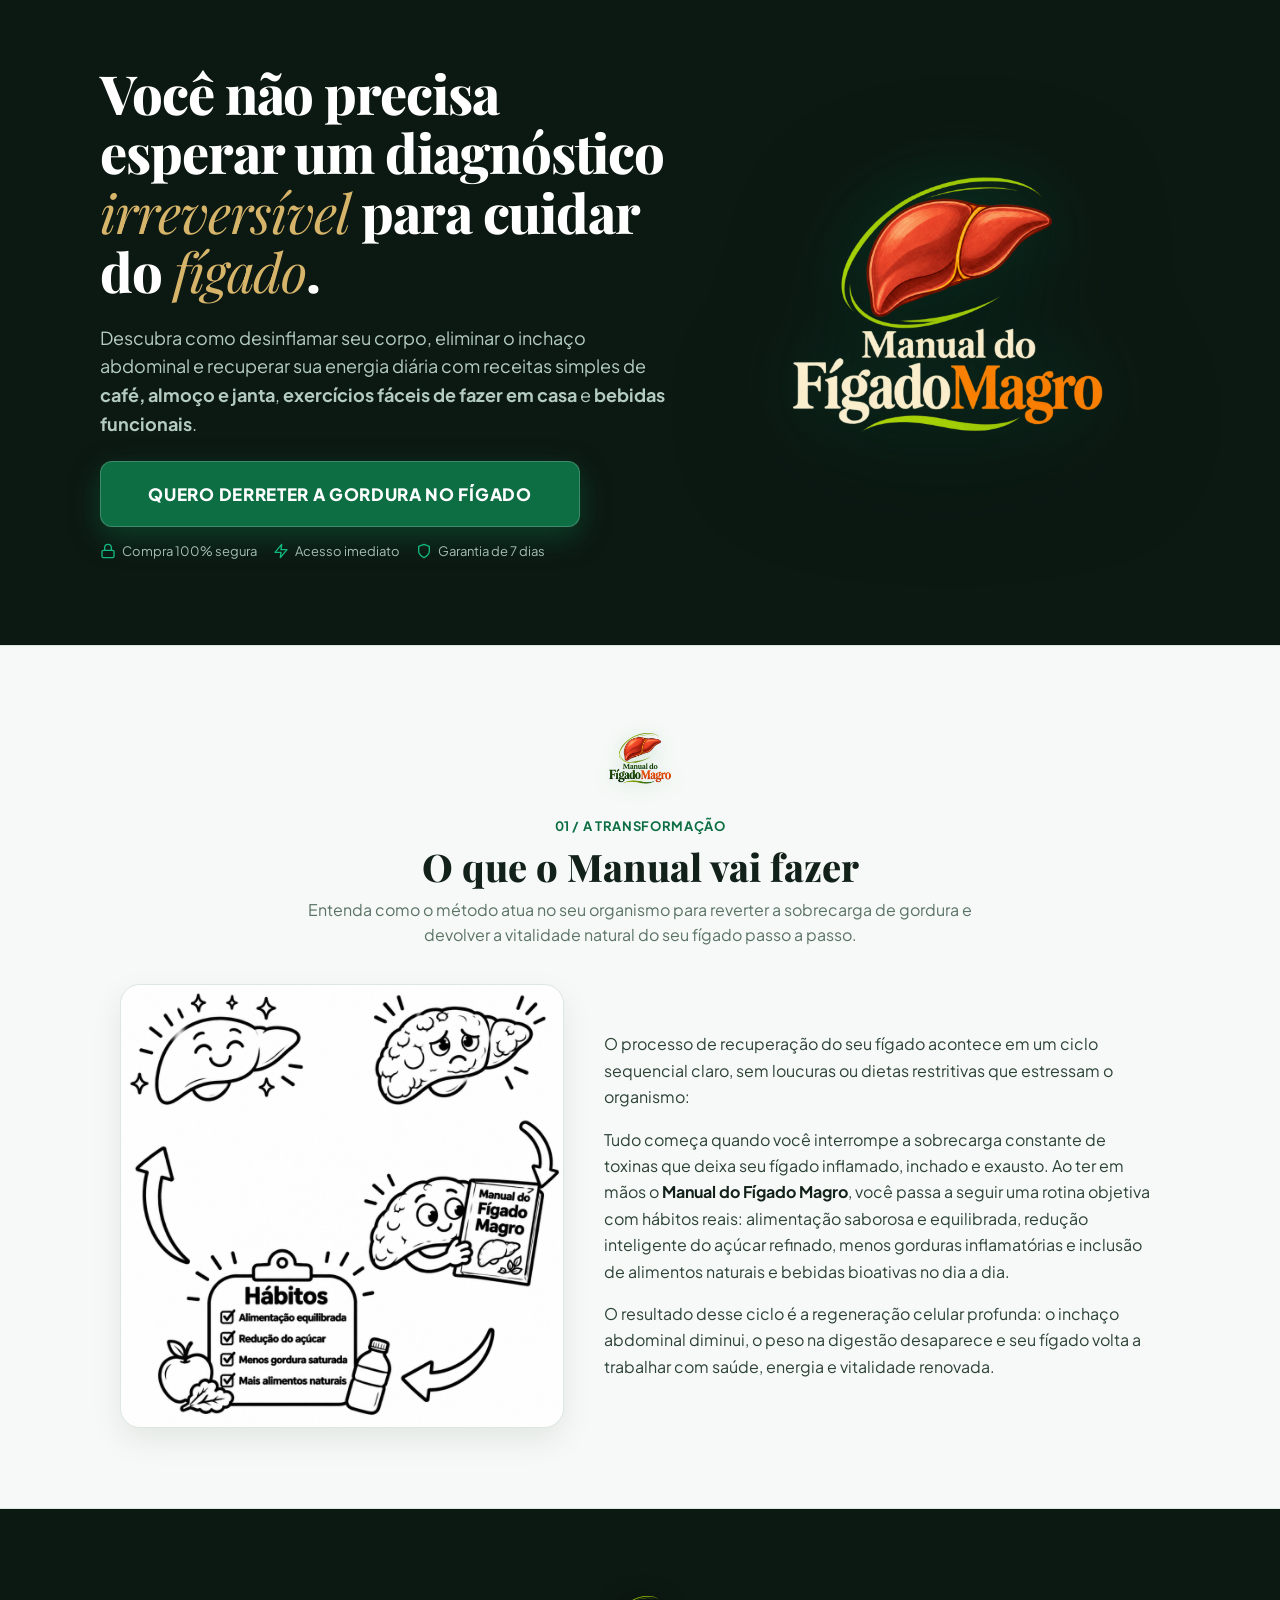
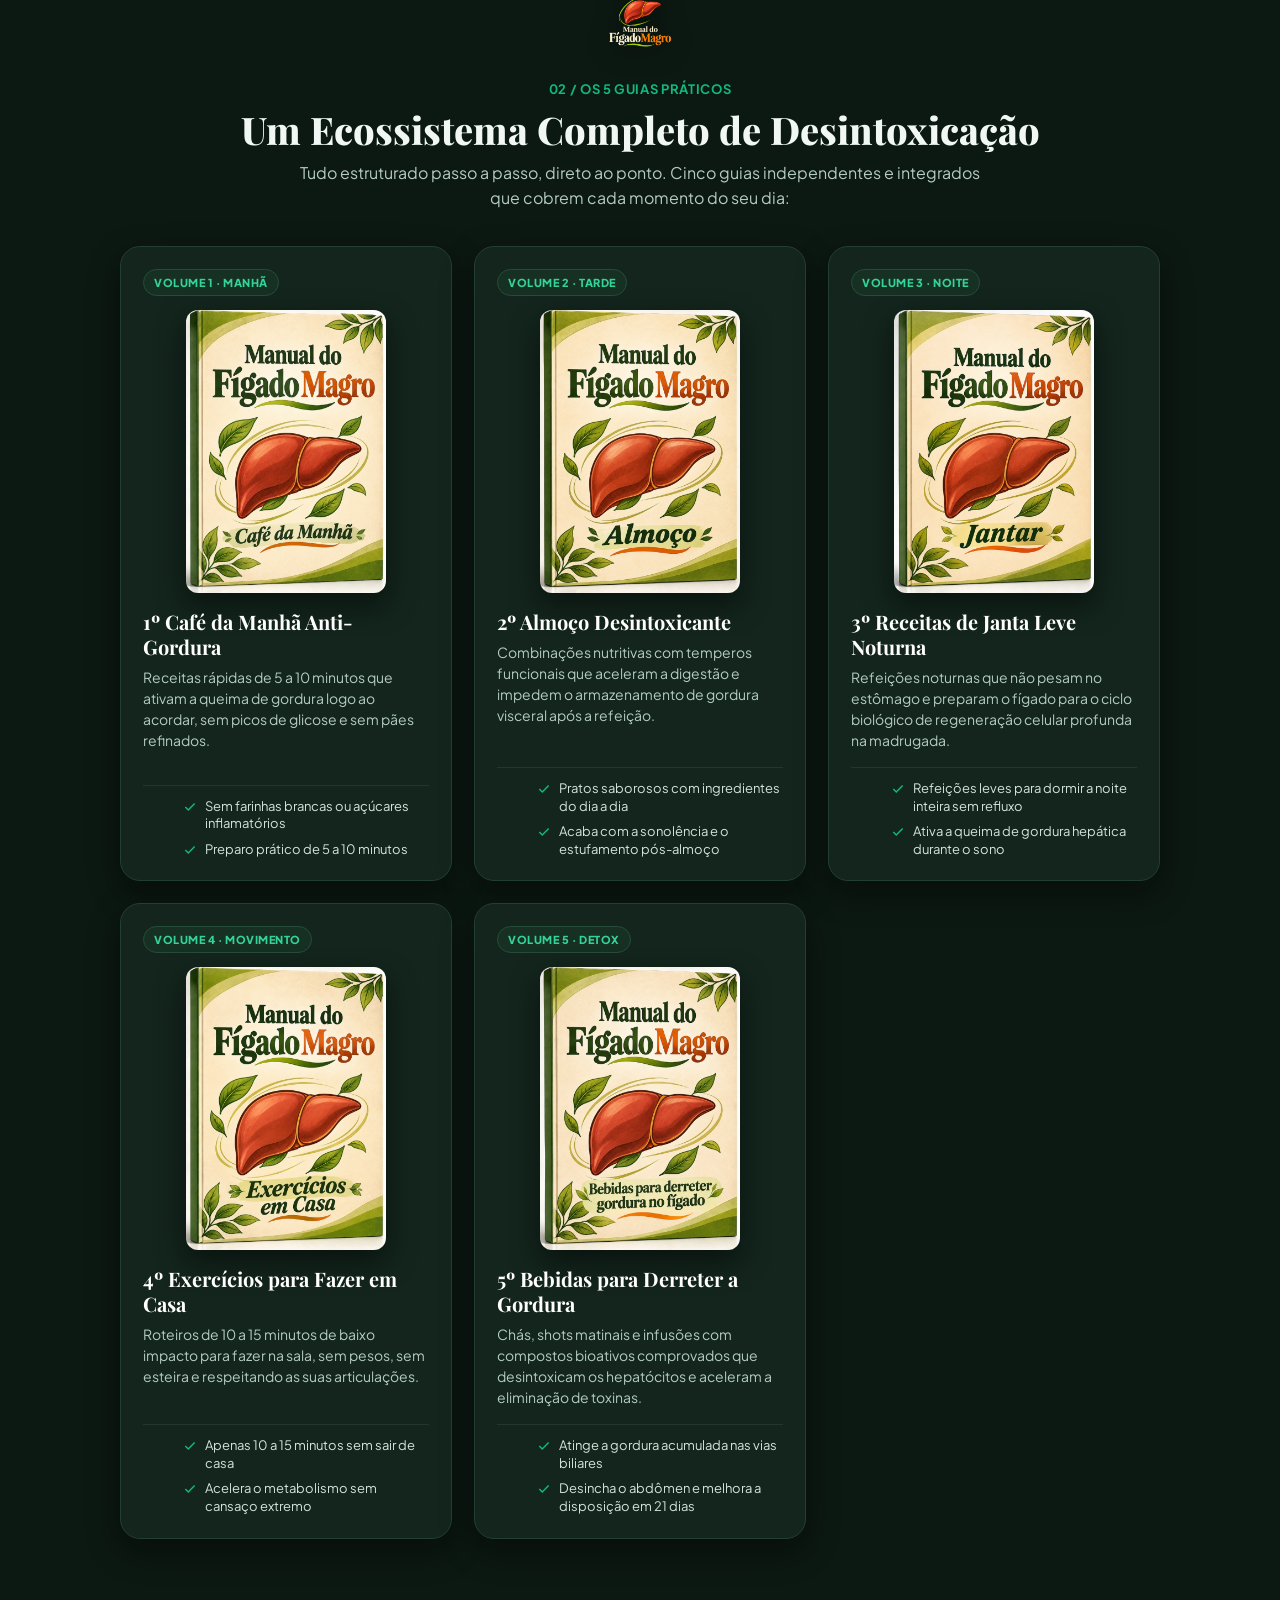
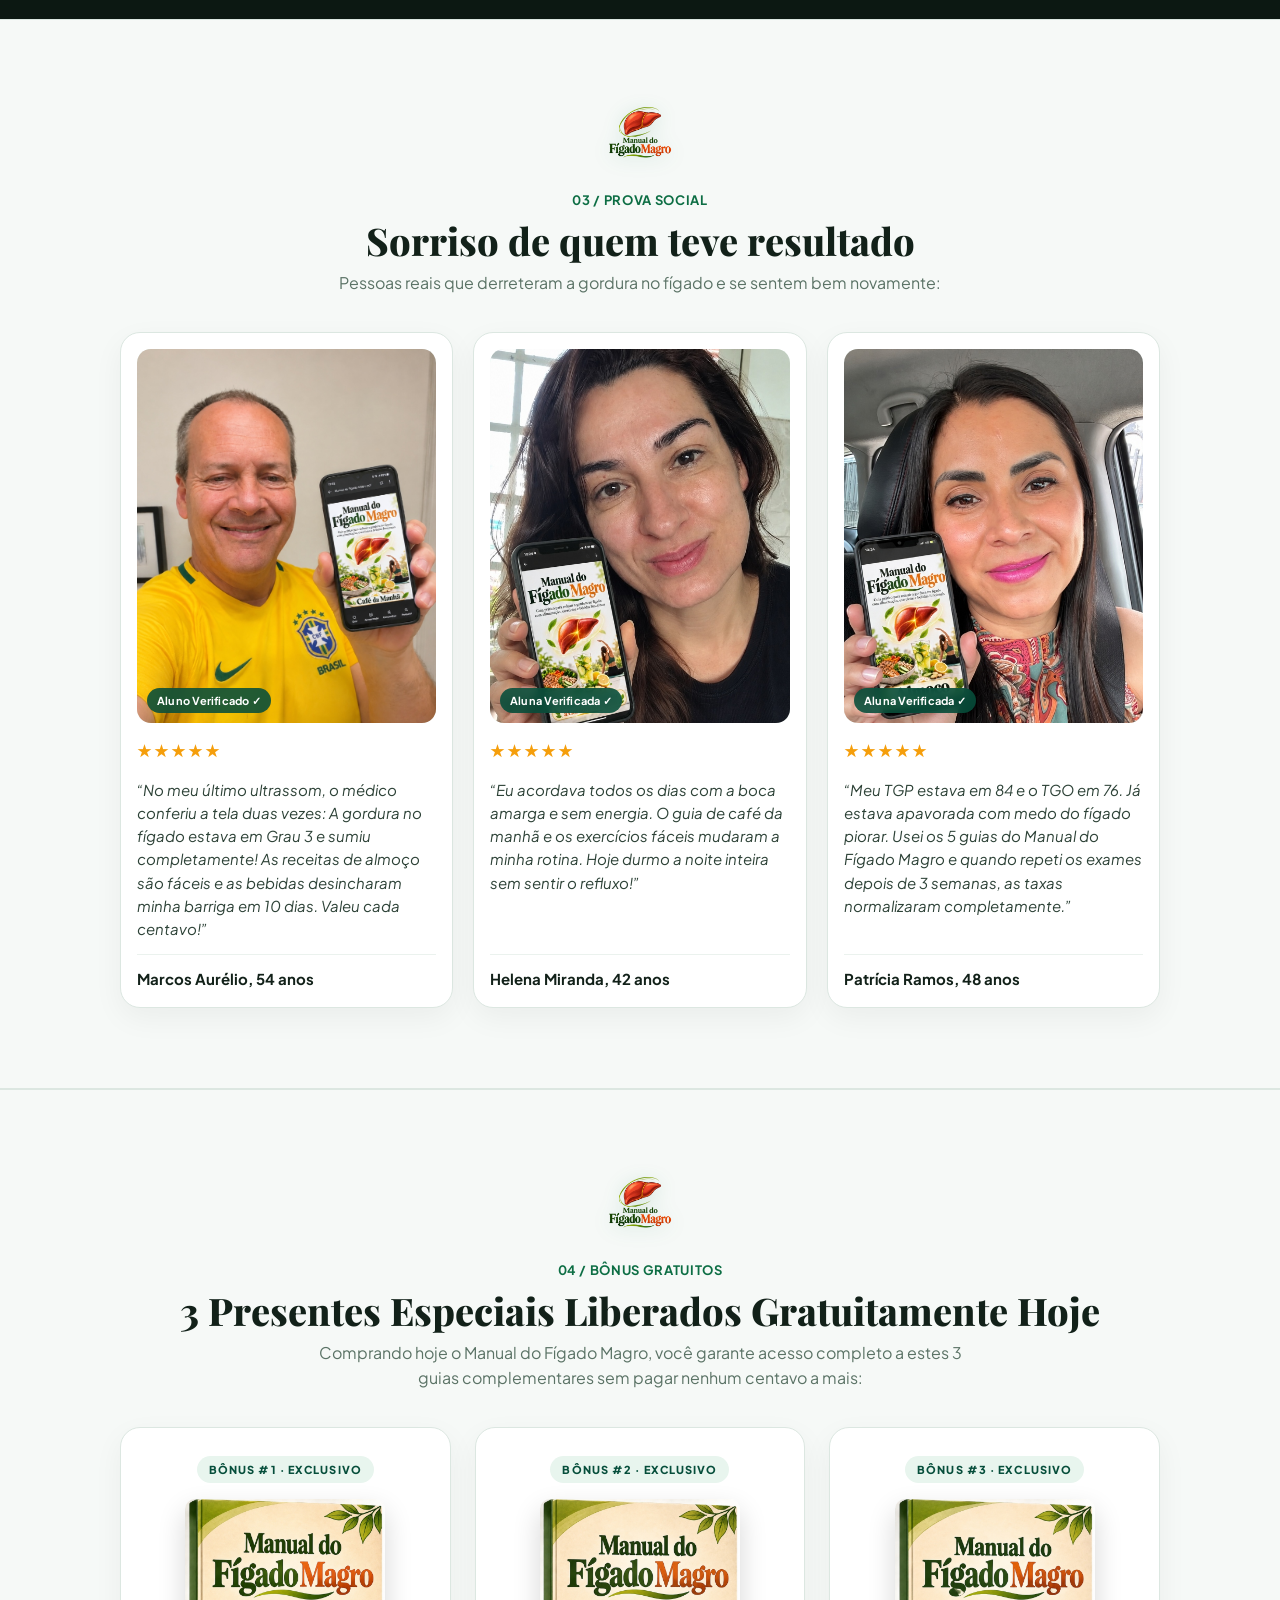
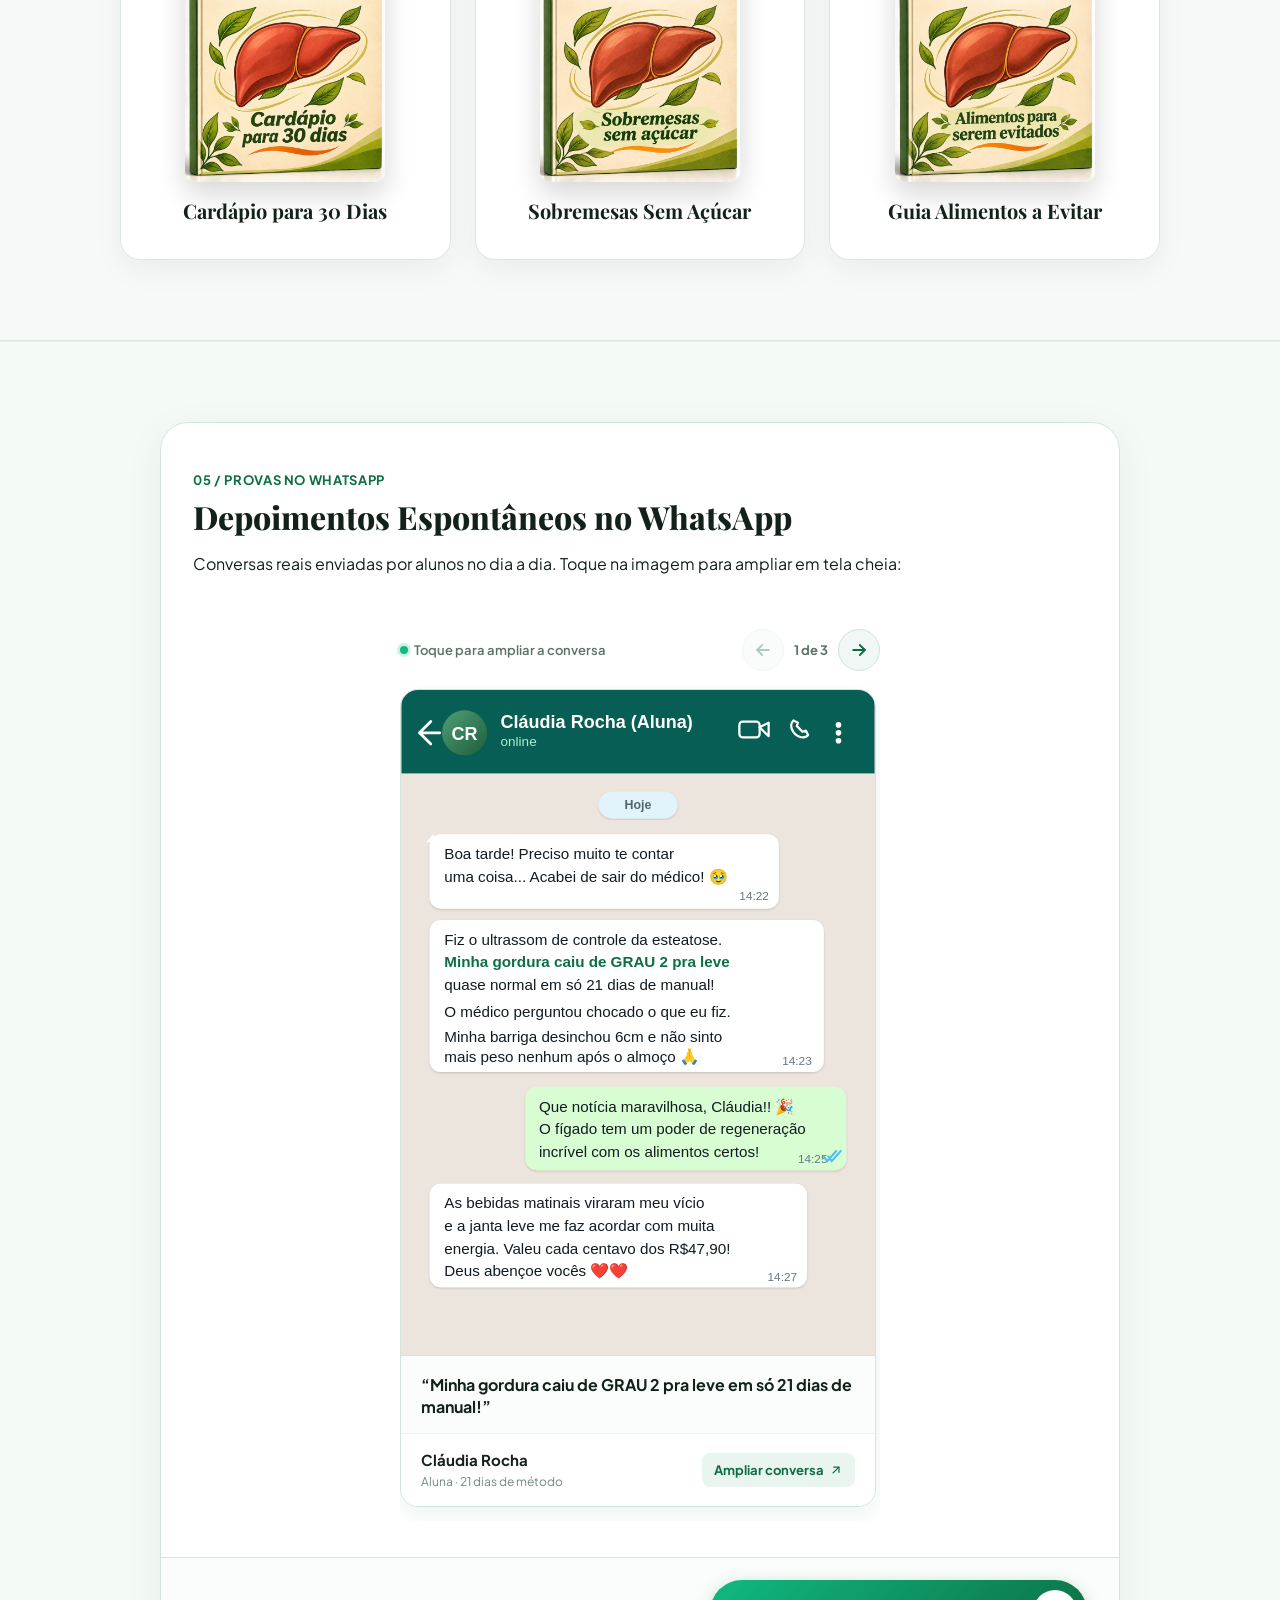
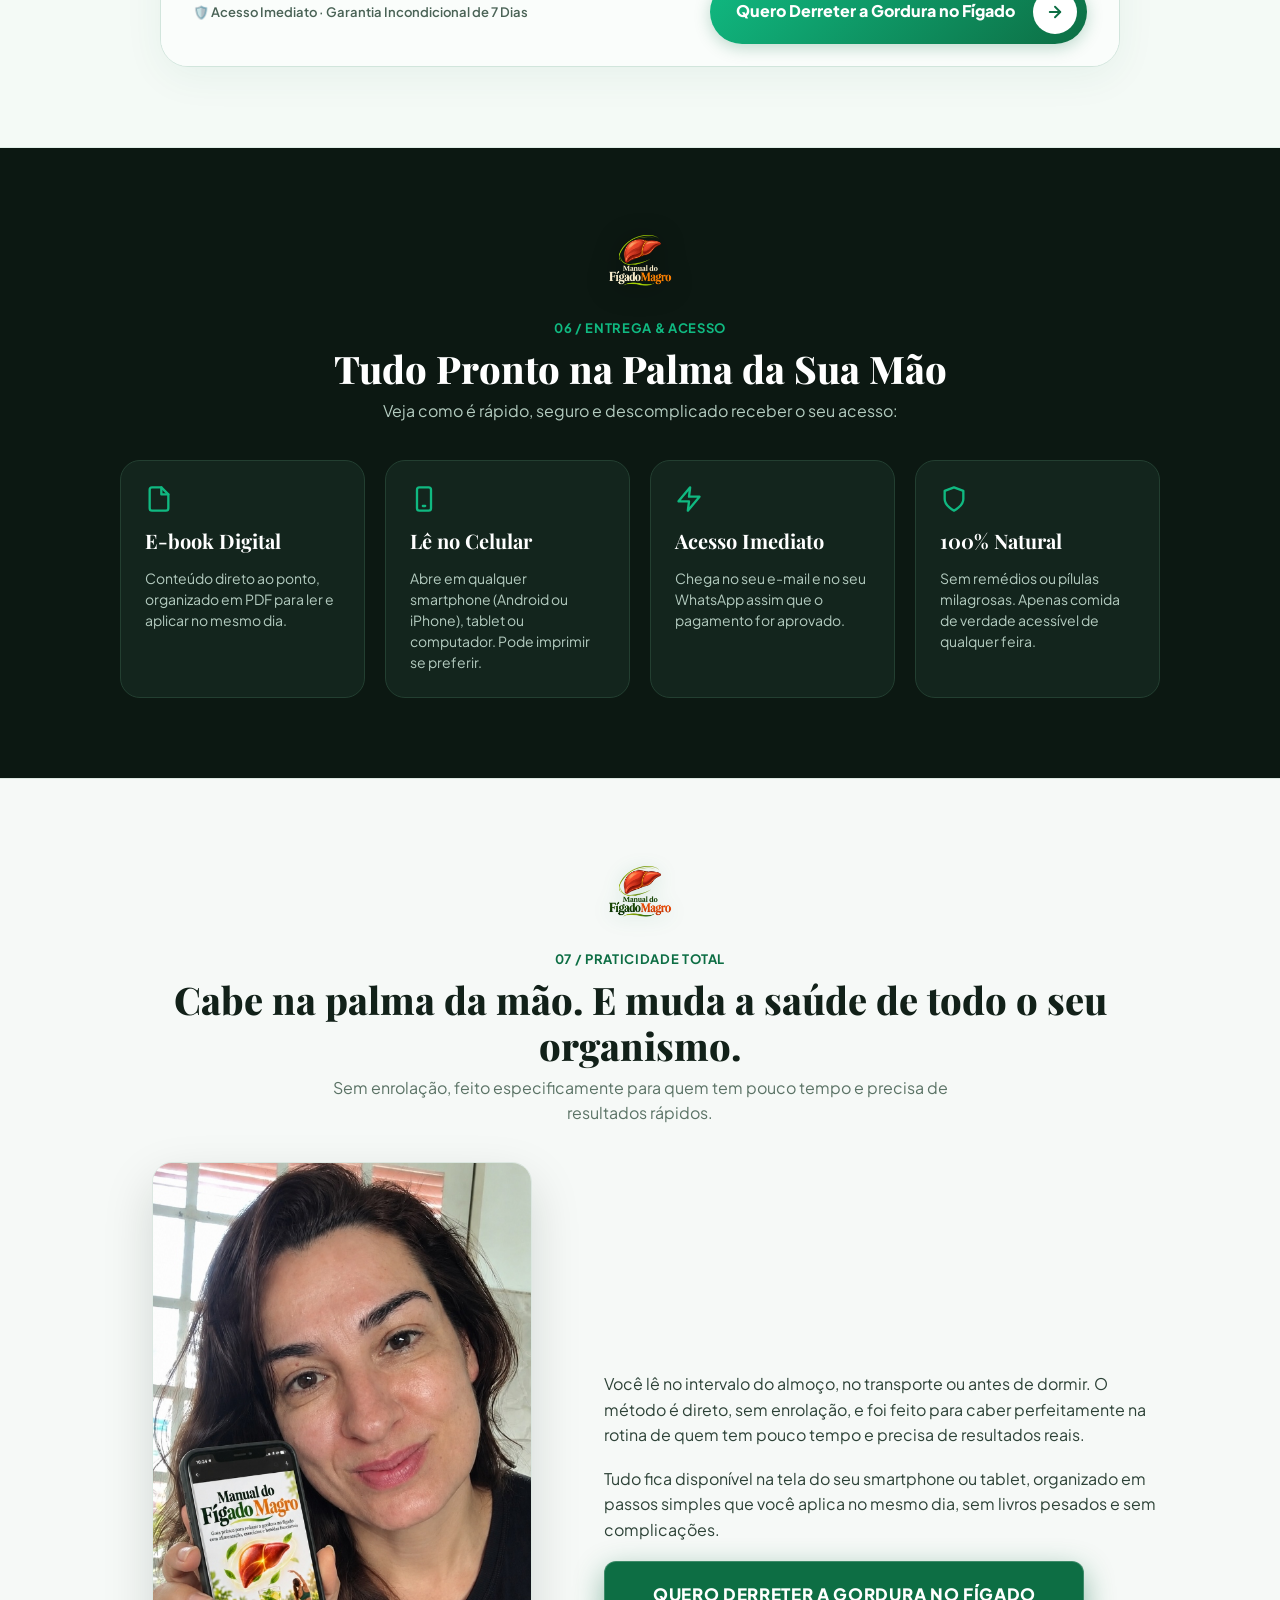
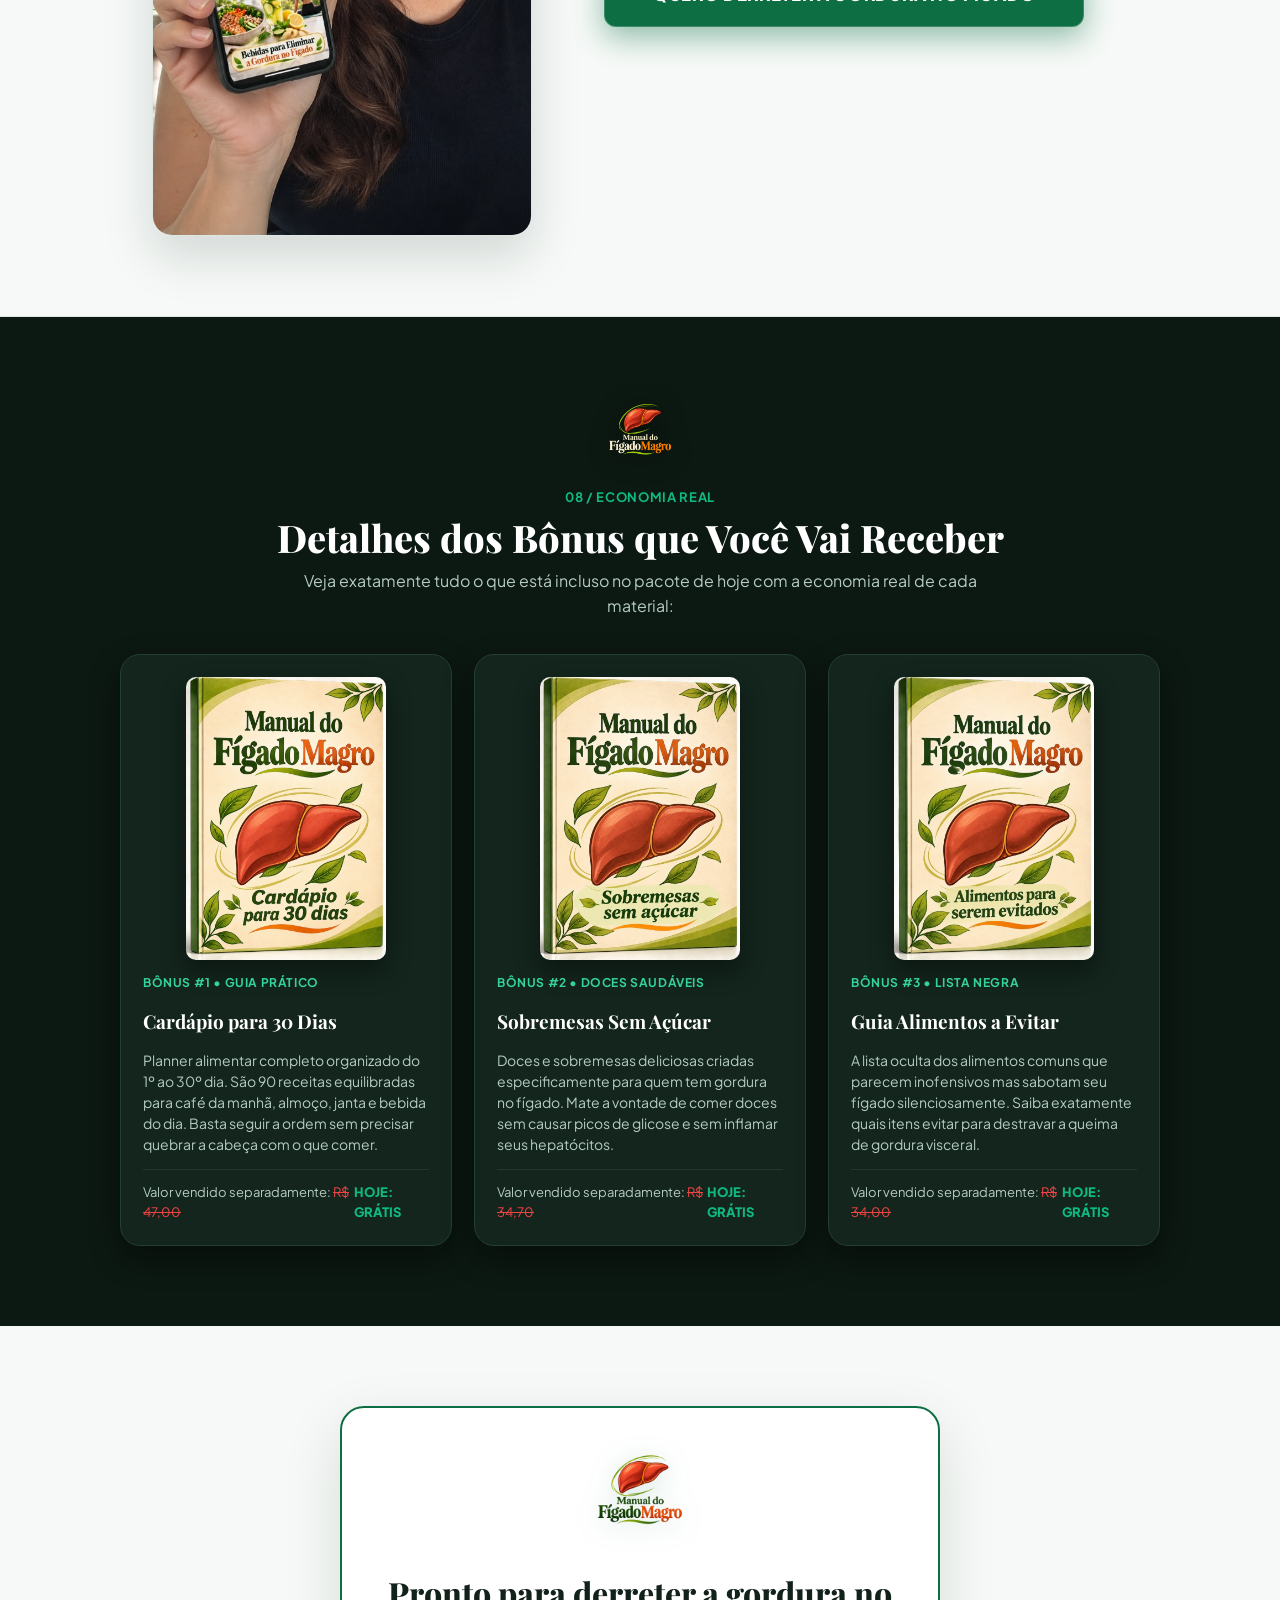
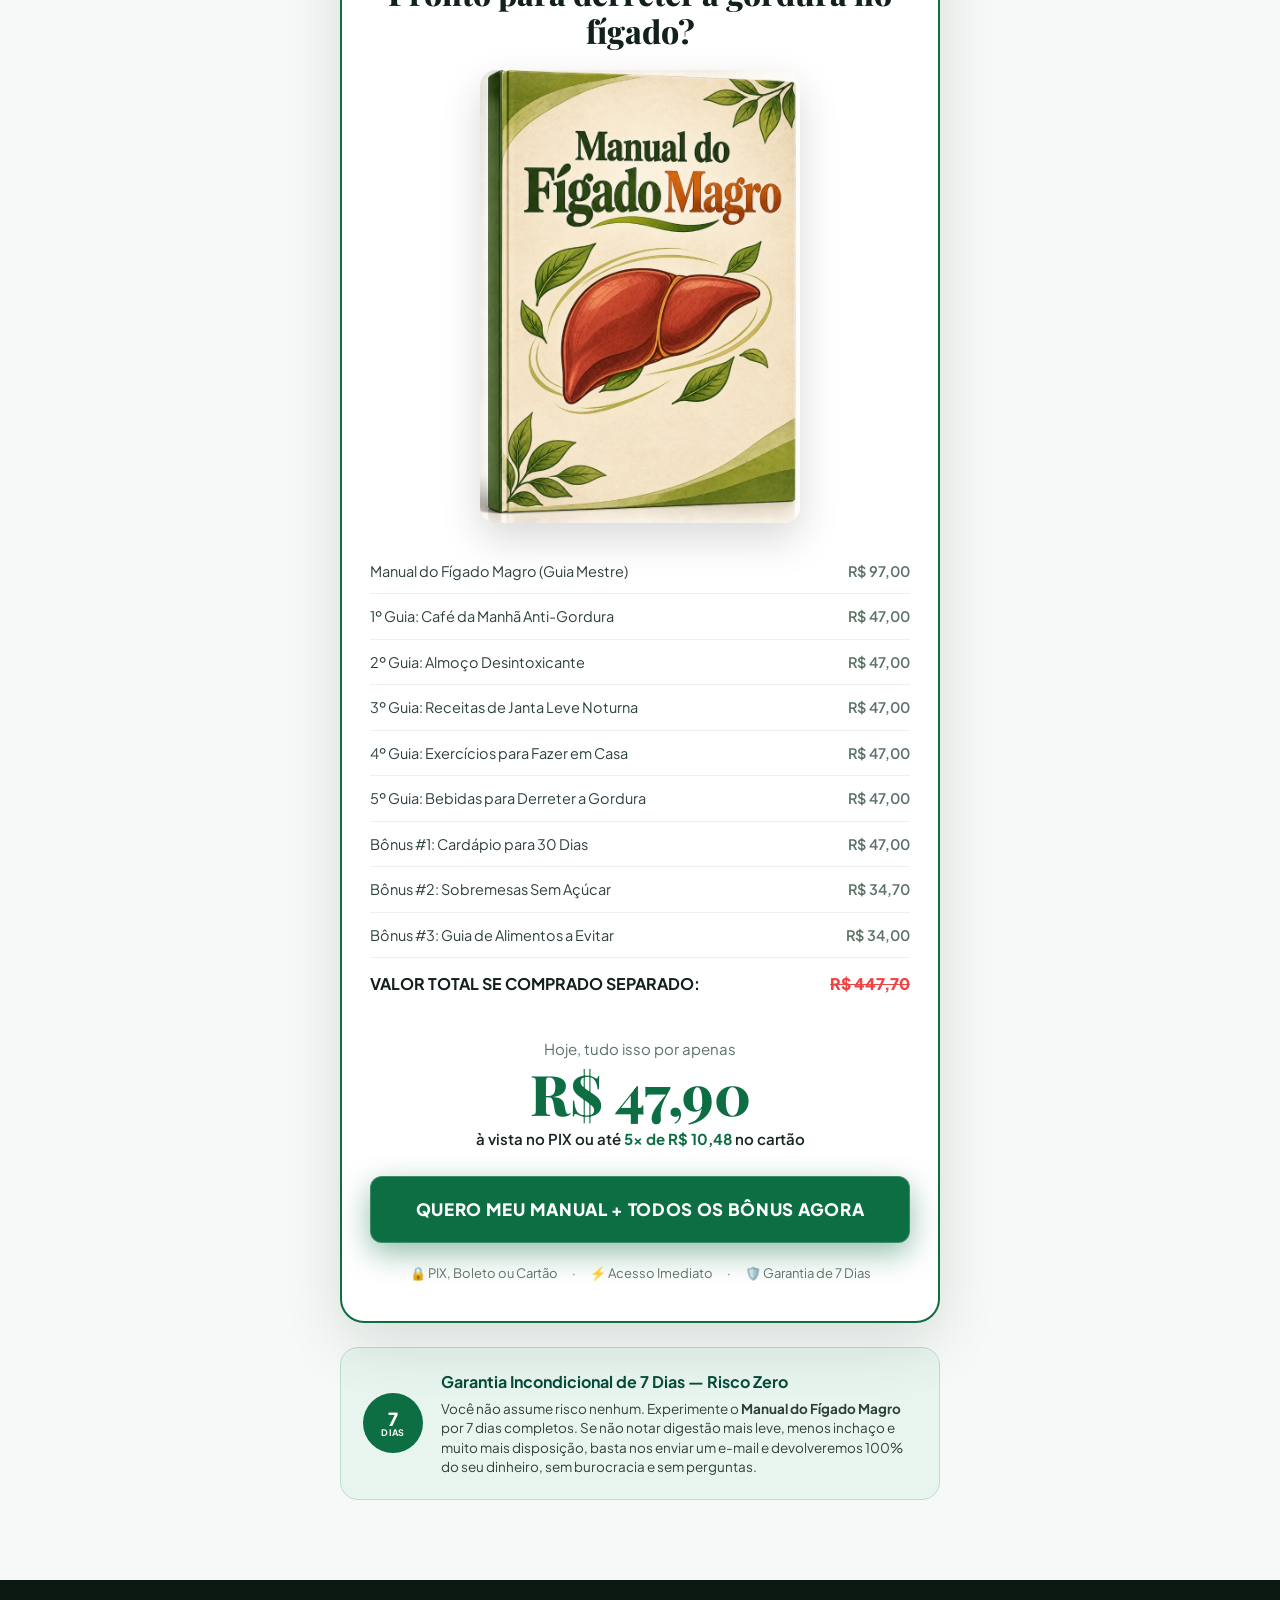
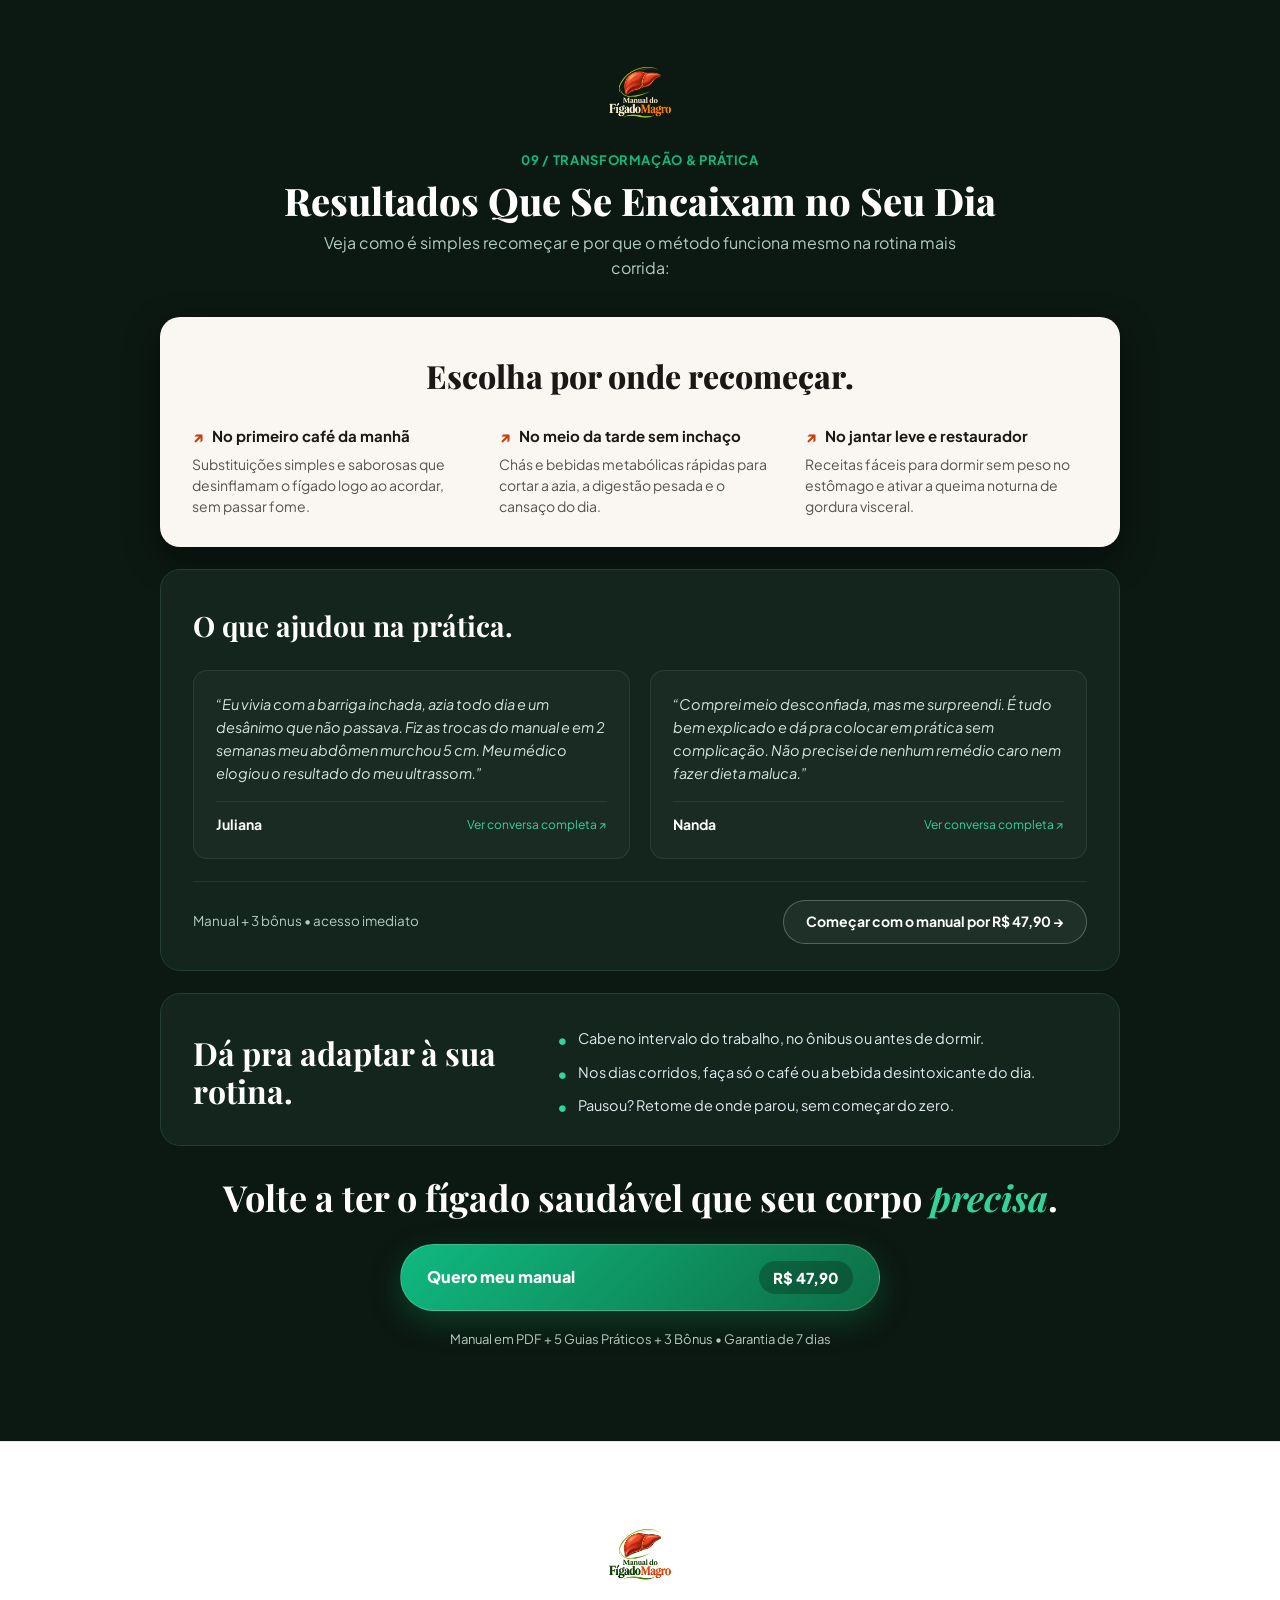
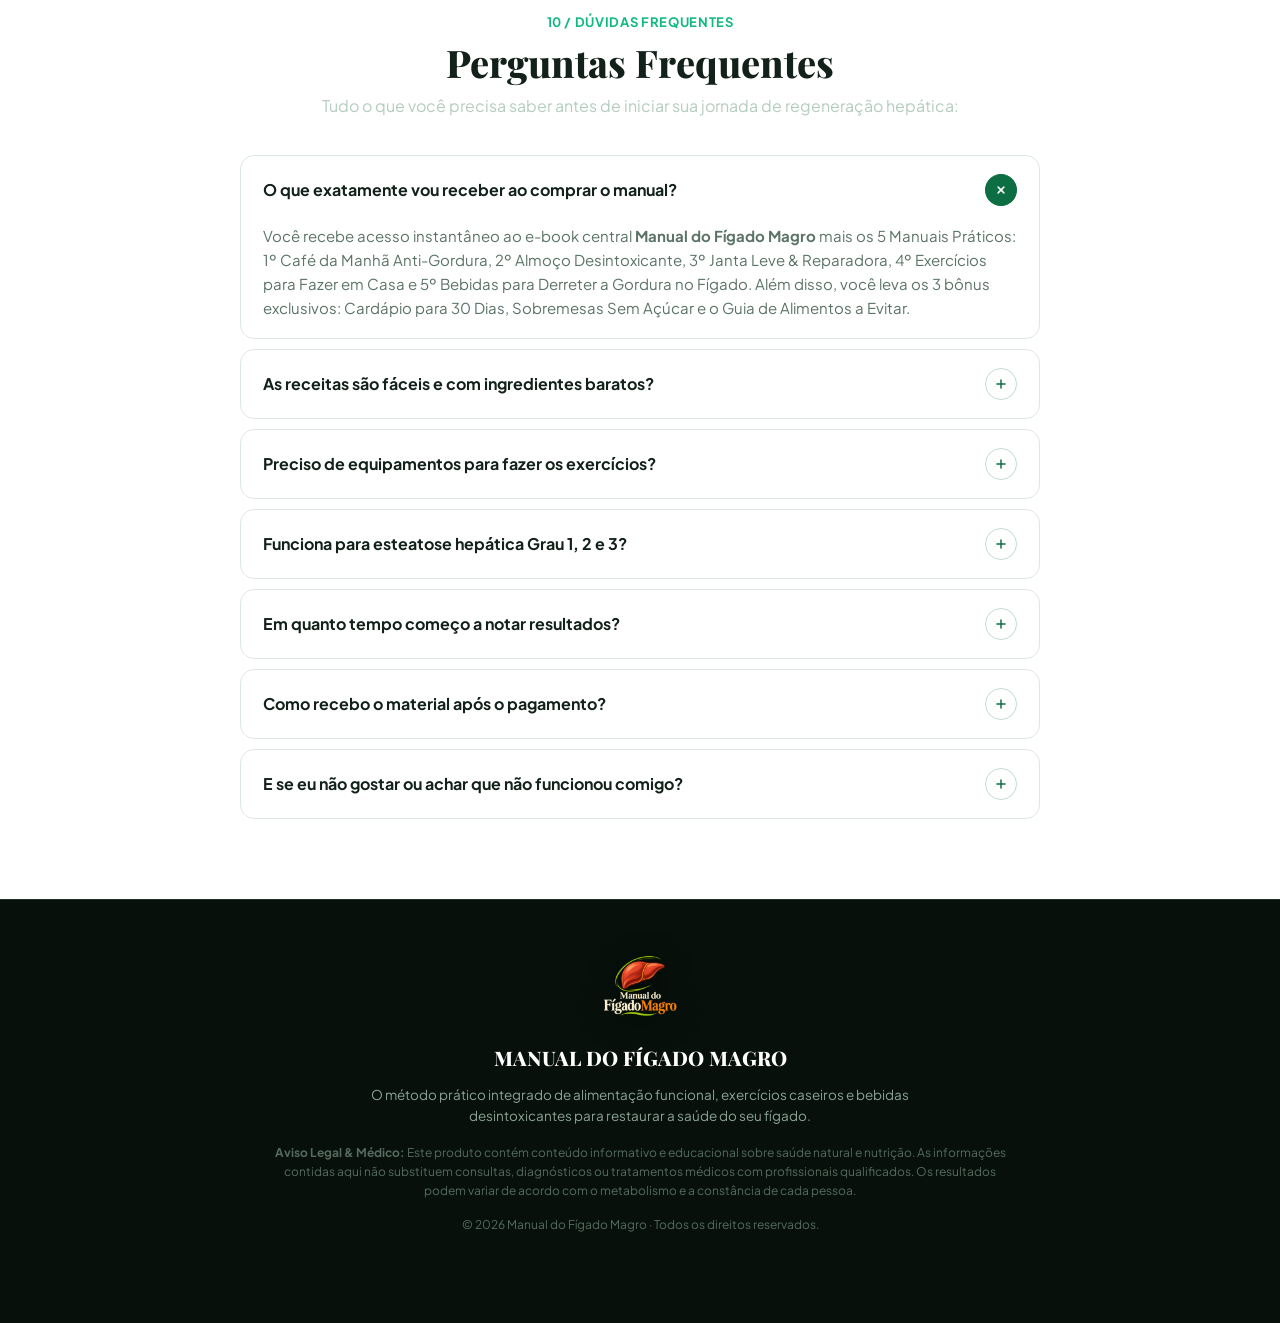
==== site-completo-figado.html @ 261cdf50 "Add files via upload" ====
﻿<!DOCTYPE html>
<html lang="pt-BR">

<head>
  <meta charset="UTF-8">
  <meta name="viewport" content="width=device-width, initial-scale=1.0, maximum-scale=5.0, viewport-fit=cover">
  <meta name="theme-color" content="#0C1812">
  <meta name="apple-mobile-web-app-capable" content="yes">
  <meta name="apple-mobile-web-app-status-bar-style" content="black-translucent">
  <meta name="description"
    content="Manual do Fígado Magro: O guia prático para reduzir a gordura no fígado com alimentação saudável (café da manhã, almoço, janta), exercícios fáceis para fazer em casa e bebidas funcionais.">
  <title>Manual do Fígado Magro — O Guia Oficial para Reduzir a Gordura no Fígado</title>

  <!-- Google Fonts: Playfair Display (Títulos Suaves & Elegantes) + Plus Jakarta Sans & Nunito (Textos Arredondados & Suaves) -->
  <link rel="preconnect" href="https://fonts.googleapis.com">
  <link rel="preconnect" href="https://fonts.gstatic.com" crossorigin>
  <link
    href="https://fonts.googleapis.com/css2?family=Playfair+Display:ital,wght@0,500;0,600;0,700;0,800;1,500;1,600;1,700&family=Plus+Jakarta+Sans:ital,wght@0,400;0,500;0,600;0,700;0,800;1,400;1,600&family=Nunito:ital,wght@0,400;0,600;0,700;1,400&display=swap"
    rel="stylesheet">

  <style>
/* ==========================================================================
   MANUAL DO FÍGADO MAGRO — DESIGN SYSTEM EDITORIAL OFICIAL
   Tipografia: Libre Caslon Text + Source Sans 3 | Paleta: Deep Forest + Gold
   Inspirado no design editorial de alta conversão
   ========================================================================== */

*, *::before, *::after {
  box-sizing: border-box;
}

:root {
  --bg-dark: #0C1812;
  --bg-dark-card: #13251D;
  --bg-dark-border: #233F31;
  --bg-light: #F6F9F7;
  --bg-light-card: #FFFFFF;
  --bg-light-border: #DCE7E1;
  --primary: #0D6E44;
  --primary-hover: #0F7F4F;
  --emerald-bright: #10B981;
  --mint-light: #34D399;
  --gold: #D6B46A;
  --gold-hi: #F0DCA6;
  --amber: #F59E0B;
  --ink-dark: #122119;
  --ink-light: #F0F7F4;
  --muted-dark: #5B7366;
  --muted-light: #B4CCC0;
  --font-serif: "Playfair Display", "Lora", Georgia, serif;
  --font-sans: "Plus Jakarta Sans", "Nunito", -apple-system, BlinkMacSystemFont, "Segoe UI", Roboto, sans-serif;
}

html {
  scroll-behavior: smooth;
  font-size: 16px;
  -webkit-text-size-adjust: 100%;
  text-size-adjust: 100%;
}

body {
  margin: 0;
  background: var(--bg-dark);
  color: var(--ink-dark);
  font-family: var(--font-sans);
  line-height: 1.55;
  -webkit-font-smoothing: antialiased;
  -moz-osx-font-smoothing: grayscale;
  overflow-x: hidden;
  padding-bottom: 0;
}

img {
  max-width: 100%;
  height: auto;
  display: block;
}

a {
  color: var(--emerald-bright);
  text-decoration: none;
  transition: color 0.2s ease;
}

a:hover {
  color: var(--mint-light);
}

button {
  font-family: inherit;
  cursor: pointer;
}

/* --------------------------------------------------------------------------
   UTILITÁRIOS & SEÇÕES DE FUNDO
   -------------------------------------------------------------------------- */
.sec-dark {
  background: var(--bg-dark);
  color: var(--ink-light);
  padding: 80px 20px;
  position: relative;
}

.sec-light {
  background: var(--bg-light);
  color: var(--ink-dark);
  padding: 80px 20px;
  border-top: 1px solid var(--bg-light-border);
  border-bottom: 1px solid var(--bg-light-border);
  position: relative;
}

.container {
  max-width: 1040px;
  margin: 0 auto;
}

.container-narrow {
  max-width: 800px;
  margin: 0 auto;
}

.sec-head {
  text-align: center;
  margin-bottom: 36px;
  display: flex;
  flex-direction: column;
  gap: 8px;
}

.eyebrow {
  font-size: 13px;
  font-weight: 700;
  letter-spacing: 0.05em;
  text-transform: uppercase;
  color: var(--emerald-bright);
}

.sec-light .eyebrow {
  color: var(--primary);
}

.sec-title {
  margin: 0;
  font-family: var(--font-serif);
  font-size: clamp(26px, 3.8vw, 38px);
  line-height: 1.2;
  font-weight: 800;
  color: inherit;
}

.sec-sub {
  margin: 0 auto;
  max-width: 680px;
  font-size: 16px;
  line-height: 1.55;
  color: var(--muted-light);
}

.sec-light .sec-sub {
  color: var(--muted-dark);
}

/* ==========================================================================
   SELOS & MOCKUPS OFICIAIS DE MARCA (CONVENCIONAIS, NÍTIDOS & SEM SOBREPOSIÇÃO)
   ========================================================================== */
.card-watermark {
  display: none !important; /* Desativa marcas d'água absolutas para nunca sobrepor textos dos cards */
}

/* Selo de Cabeçalho de Seção (Centralizado, Nítido e Convencional) */
.sec-brand-seal {
  width: 68px;
  height: 68px;
  object-fit: contain;
  display: block;
  margin: 0 auto 14px;
}

.sec-dark .sec-brand-seal {
  filter: drop-shadow(0 4px 14px rgba(0, 0, 0, 0.45));
}

.sec-light .sec-brand-seal {
  filter: drop-shadow(0 3px 10px rgba(13, 110, 68, 0.16));
}

/* Header & Hero Brand Logo */
.site-brand-header {
  background: var(--bg-dark);
  padding: 24px 20px 0;
  text-align: center;
  position: relative;
  z-index: 10;
}

.brand-header-logo,
.hero-mockup-logo {
  width: 82px;
  height: 82px;
  object-fit: contain;
  display: inline-block;
  flex-shrink: 0;
  filter: drop-shadow(0 4px 16px rgba(0, 0, 0, 0.45));
}

.hero-brand {
  display: flex;
  align-items: center;
  gap: 16px;
  margin-bottom: 8px;
}

.hero-brand-badge {
  display: inline-flex;
  flex-direction: column;
  gap: 4px;
}

.hero-badge-tag {
  align-self: flex-start;
  background: rgba(16, 185, 129, 0.15);
  border: 1px solid var(--emerald-bright);
  color: var(--mint-light);
  font-size: 11px;
  font-weight: 800;
  text-transform: uppercase;
  letter-spacing: 0.06em;
  padding: 4px 10px;
  border-radius: 9999px;
}

.hero-badge-sub {
  font-size: 13px;
  color: #B4CCC0;
  font-weight: 500;
}

/* Offer Master Card Mockup Seal */
.offer-mockup-seal {
  width: 92px;
  height: 92px;
  object-fit: contain;
  margin: 0 auto 16px;
  display: block;
  filter: drop-shadow(0 4px 14px rgba(13, 110, 68, 0.18));
}

/* Footer Mockup */
.footer-mockup-logo {
  width: 80px;
  height: 80px;
  object-fit: contain;
  margin: 0 auto 14px;
  display: block;
  filter: drop-shadow(0 4px 14px rgba(0, 0, 0, 0.55));
}

@media (max-width: 600px) {
  .site-brand-header {
    padding-top: 18px;
  }

  .brand-header-logo,
  .hero-mockup-logo {
    width: 68px;
    height: 68px;
  }

  .sec-brand-seal {
    width: 56px;
    height: 56px;
    margin-bottom: 12px;
  }

  .offer-mockup-seal {
    width: 76px;
    height: 76px;
  }

  .footer-mockup-logo {
    width: 68px;
    height: 68px;
  }
}

/* Botões Universais */
.btn-cta {
  display: inline-flex;
  align-items: center;
  justify-content: center;
  gap: 10px;
  background: var(--primary);
  color: #FFFFFF !important;
  text-decoration: none;
  font-weight: 800;
  font-size: 17px;
  letter-spacing: 0.04em;
  text-transform: uppercase;
  padding: 19px 34px;
  border-radius: 12px;
  box-shadow: 0 10px 30px rgba(13, 110, 68, 0.45);
  transition: all 0.25s ease;
  width: 100%;
  max-width: 480px;
  text-align: center;
  border: 1px solid rgba(255, 255, 255, 0.2);
}

.btn-cta:hover {
  background: var(--primary-hover);
  transform: translateY(-2px);
  box-shadow: 0 14px 38px rgba(13, 110, 68, 0.6);
}

/* --------------------------------------------------------------------------
   BARRA SUPERIOR DE URGÊNCIA
   -------------------------------------------------------------------------- */
.top-bar {
  display: none !important;
}

/* --------------------------------------------------------------------------
   MÓDULO 1: HERO SECTION (DARK FOREST)
   -------------------------------------------------------------------------- */
.hero-section {
  background: var(--bg-dark);
  color: var(--ink-light);
  padding: 64px 20px 84px;
  position: relative;
  overflow: hidden;
}

.hero-grid {
  max-width: 1080px;
  margin: 0 auto;
  display: flex;
  flex-wrap: wrap;
  gap: 48px;
  align-items: center;
}

.hero-content {
  flex: 1 1 440px;
  min-width: 0;
  display: flex;
  flex-direction: column;
  gap: 22px;
  max-width: 720px;
}

.hero-title {
  margin: 0;
  font-family: var(--font-serif);
  font-size: clamp(32px, 4.8vw, 54px);
  line-height: 1.1;
  font-weight: 800;
  letter-spacing: -0.02em;
  color: #FFFFFF;
}

.hero-title em {
  color: var(--gold);
  font-style: italic;
  font-family: var(--font-serif);
  font-weight: 400;
}

.hero-sub {
  margin: 0;
  font-size: 18px;
  line-height: 1.6;
  color: var(--muted-light);
  max-width: 580px;
}

.hero-actions {
  display: flex;
  flex-direction: column;
  gap: 14px;
  align-items: flex-start;
}

.hero-security {
  display: flex;
  flex-wrap: wrap;
  gap: 16px;
  font-size: 13px;
  color: #A3BFB2;
}

.hero-sec-item {
  display: inline-flex;
  align-items: center;
  gap: 6px;
}

.hero-mockup-wrap {
  flex: 1 1 340px;
  min-width: 0;
  display: flex;
  justify-content: center;
  align-items: center;
  position: relative;
}

.hero-mockup {
  display: block;
  width: min(340px, 100%);
  height: auto;
  border-radius: 16px;
  filter: drop-shadow(0 24px 60px rgba(0, 0, 0, 0.7)) drop-shadow(0 0 35px rgba(16, 185, 129, 0.25));
  transition: transform 0.3s ease;
}

.hero-mockup:hover {
  transform: translateY(-4px) scale(1.02);
}

/* --------------------------------------------------------------------------
   MÓDULO 2: O QUE O MANUAL VAI FAZER (LIGHT CREAM)
   -------------------------------------------------------------------------- */
.protocol-grid {
  display: grid;
  grid-template-columns: minmax(0, 1fr) minmax(0, 1.25fr);
  gap: 40px;
  align-items: center;
  margin-top: 20px;
}

.protocol-img-card {
  background: #FFFFFF;
  border: 1px solid #DCE7E1;
  border-radius: 20px;
  padding: 0;
  overflow: hidden;
  display: flex;
  justify-content: center;
  align-items: center;
  box-shadow: 0 12px 32px rgba(12, 24, 18, 0.08);
  position: relative;
}

.protocol-img {
  width: 100%;
  max-width: 100%;
  height: auto;
  aspect-ratio: 1;
  object-fit: cover;
  display: block;
  border-radius: 20px;
  background: #FFFFFF;
}

.protocol-body {
  display: flex;
  flex-direction: column;
  gap: 16px;
}

.protocol-body p {
  margin: 0;
  font-size: 16px;
  line-height: 1.65;
  color: #2D4237;
}

.protocol-body strong {
  color: #122119;
}

.specs-list {
  display: none !important;
}

/* --------------------------------------------------------------------------
   MÓDULO 3: OS 5 GUIAS PRÁTICOS (DARK FOREST)
   -------------------------------------------------------------------------- */
.guides-grid {
  display: grid;
  grid-template-columns: repeat(auto-fit, minmax(280px, 1fr));
  gap: 22px;
  margin-top: 28px;
}

.guide-card {
  background: var(--bg-dark-card);
  border: 1px solid var(--bg-dark-border);
  border-radius: 20px;
  padding: 22px;
  display: flex;
  flex-direction: column;
  box-shadow: 0 12px 32px rgba(0, 0, 0, 0.4);
  transition: transform 0.25s ease, border-color 0.25s ease, box-shadow 0.25s ease;
  position: relative;
}

.guide-card:hover {
  transform: translateY(-4px);
  border-color: var(--emerald-bright);
  box-shadow: 0 16px 40px rgba(16, 185, 129, 0.15);
}

.guide-badge {
  display: inline-block;
  align-self: flex-start;
  background: #173024;
  color: var(--mint-light);
  border: 1px solid #284C3A;
  font-size: 11px;
  font-weight: 800;
  text-transform: uppercase;
  padding: 4px 10px;
  border-radius: 9999px;
  margin-bottom: 14px;
  letter-spacing: 0.05em;
}

.guide-img-wrap {
  display: flex;
  justify-content: center;
  align-items: center;
  margin-bottom: 16px;
}

.guide-cover {
  width: 100%;
  max-width: 200px;
  aspect-ratio: 724 / 1024;
  object-fit: cover;
  border-radius: 12px;
  box-shadow: 0 12px 28px rgba(0, 0, 0, 0.5);
  transition: transform 0.3s ease;
}

.guide-card:hover .guide-cover {
  transform: scale(1.03);
}

.guide-card-title {
  margin: 0 0 8px;
  font-family: var(--font-serif);
  font-size: 20px;
  font-weight: 700;
  color: #FFFFFF;
  line-height: 1.25;
}

.guide-card-desc {
  margin: 0 0 16px;
  font-size: 14px;
  color: var(--muted-light);
  line-height: 1.5;
  flex-grow: 1;
}

.guide-highlights {
  list-style: none;
  border-top: 1px solid rgba(255, 255, 255, 0.08);
  padding-top: 12px;
  margin: auto 0 0;
  display: flex;
  flex-direction: column;
  gap: 8px;
}

.guide-highlights li {
  font-size: 13px;
  color: #D1E5DC;
  display: flex;
  align-items: flex-start;
  gap: 8px;
  line-height: 1.35;
}

.guide-highlights li svg {
  color: var(--emerald-bright);
  flex-shrink: 0;
  margin-top: 2px;
}

/* --------------------------------------------------------------------------
   MÓDULO 4: RESULTADOS REAIS & PROVA SOCIAL (LIGHT CREAM)
   -------------------------------------------------------------------------- */
.results-grid {
  display: grid;
  grid-template-columns: repeat(auto-fit, minmax(290px, 1fr));
  gap: 20px;
}

.result-card {
  background: #FFFFFF;
  border: 1px solid var(--bg-light-border);
  border-radius: 20px;
  padding: 16px;
  box-shadow: 0 10px 30px rgba(12, 24, 18, 0.05);
  display: flex;
  flex-direction: column;
  justify-content: space-between;
  gap: 14px;
  transition: transform 0.2s ease, box-shadow 0.2s ease;
  position: relative;
}

.result-card:hover {
  transform: translateY(-3px);
  box-shadow: 0 16px 36px rgba(12, 24, 18, 0.09);
}

.result-photo-wrap {
  position: relative;
  width: 100%;
  aspect-ratio: 4 / 5;
  border-radius: 14px;
  overflow: hidden;
  background: #E8F5EE;
}

.result-photo {
  width: 100%;
  height: 100%;
  object-fit: cover;
  object-position: center 20%;
  display: block;
}

.result-photo-badge {
  position: absolute;
  bottom: 10px;
  left: 10px;
  background: rgba(6, 78, 59, 0.88);
  backdrop-filter: blur(4px);
  color: #FFFFFF;
  font-size: 11px;
  font-weight: 700;
  padding: 4px 10px;
  border-radius: 999px;
  letter-spacing: 0.02em;
}

.result-stars {
  color: var(--amber);
  font-size: 17px;
  letter-spacing: 2px;
}

.result-text {
  margin: 0;
  font-size: 15px;
  line-height: 1.55;
  color: #2D4237;
  font-style: italic;
  flex: 1;
}

.result-author {
  display: flex;
  align-items: center;
  gap: 12px;
  border-top: 1px solid #EBF2EE;
  padding-top: 12px;
}

.result-info h5 {
  margin: 0;
  font-size: 15px;
  font-weight: 700;
  color: #122119;
}

/* --------------------------------------------------------------------------
   MÓDULO 5: SLIDER INTERATIVO ANTES & DEPOIS (DARK FOREST)
   -------------------------------------------------------------------------- */
.compare-section {
  padding: 80px 20px;
  background: var(--bg-dark);
  color: var(--ink-light);
}

.slider-container {
  width: 100%;
  max-width: 620px;
  margin: 0 auto 20px;
  position: relative;
  user-select: none;
  -webkit-user-select: none;
  border-radius: 20px;
  overflow: hidden;
  border: 2px solid var(--bg-dark-border);
  box-shadow: 0 20px 60px rgba(0, 0, 0, 0.7);
  background: #000;
  height: clamp(280px, 48vw, 360px);
  touch-action: none;
}

.slider-img {
  position: absolute;
  top: 0;
  left: 0;
  width: 100%;
  height: 100%;
  display: flex;
  flex-direction: column;
  justify-content: center;
  align-items: center;
  padding: 18px;
  text-align: center;
}

.slider-img.before {
  background: linear-gradient(135deg, #2A1510 0%, #150906 100%);
  color: #FFB4A2;
}

.slider-img.after {
  background: linear-gradient(135deg, #093822 0%, #03170E 100%);
  color: #A7F3D0;
  clip-path: polygon(50% 0, 100% 0, 100% 100%, 50% 100%);
}

.slider-svg {
  width: clamp(120px, 24vw, 170px);
  height: auto;
  max-height: clamp(80px, 16vw, 115px);
  display: block;
}

.slider-img h3 {
  font-family: var(--font-serif);
  font-size: clamp(17px, 2.8vw, 21px);
  font-weight: 700;
  margin: 10px 0 4px;
}

.slider-img p {
  font-size: clamp(12px, 2vw, 14px);
  max-width: 320px;
  margin: 0;
  line-height: 1.35;
}

.slider-tag {
  position: absolute;
  top: 12px;
  padding: 4px 10px;
  border-radius: 9999px;
  font-size: 11px;
  font-weight: 800;
  text-transform: uppercase;
  letter-spacing: 0.5px;
  z-index: 5;
}

.slider-tag.before-tag {
  left: 12px;
  background: rgba(220, 38, 38, 0.9);
  color: #FFFFFF;
}

.slider-tag.after-tag {
  right: 12px;
  background: rgba(16, 185, 129, 0.92);
  color: #FFFFFF;
}

.slider-handle {
  position: absolute;
  top: 0;
  bottom: 0;
  left: 50%;
  width: 4px;
  background: var(--gold);
  cursor: ew-resize;
  z-index: 20;
  box-shadow: 0 0 12px var(--gold);
}

.slider-handle-btn {
  position: absolute;
  top: 50%;
  left: 50%;
  transform: translate(-50%, -50%);
  width: 40px;
  height: 40px;
  background: var(--gold);
  border-radius: 50%;
  display: flex;
  align-items: center;
  justify-content: center;
  color: #07100B;
  box-shadow: 0 0 15px rgba(212, 175, 55, 0.8);
  font-weight: bold;
}

/* --------------------------------------------------------------------------
   MÓDULO 6: BÔNUS EXCLUSIVOS (LIGHT CREAM)
   -------------------------------------------------------------------------- */
.bonuses-grid {
  display: grid;
  grid-template-columns: repeat(auto-fit, minmax(280px, 1fr));
  gap: 24px;
  margin-top: 36px;
}

.bonus-card {
  background: #FFFFFF;
  border: 1px solid var(--bg-light-border);
  border-radius: 20px;
  padding: 28px 22px;
  display: flex;
  flex-direction: column;
  align-items: center;
  text-align: center;
  box-shadow: 0 10px 30px rgba(12, 24, 18, 0.05);
  position: relative;
  transition: transform 0.25s ease, box-shadow 0.25s ease;
}

.bonus-card:hover {
  transform: translateY(-4px);
  box-shadow: 0 16px 40px rgba(13, 110, 68, 0.1);
}

.bonus-badge {
  font-size: 11px;
  font-weight: 800;
  letter-spacing: 0.1em;
  text-transform: uppercase;
  color: #064E3B;
  background: #E8F5EE;
  padding: 5px 12px;
  border-radius: 9999px;
  margin-bottom: 12px;
}

.bonus-img-wrap {
  display: flex;
  justify-content: center;
  align-items: center;
  margin: 4px 0 16px;
  width: 100%;
}

.bonus-img {
  width: 100%;
  max-width: 200px;
  aspect-ratio: 724 / 1024;
  object-fit: cover;
  border-radius: 10px;
  box-shadow: 0 12px 28px rgba(0, 0, 0, 0.16);
  transition: transform 0.3s ease;
}

.bonus-card:hover .bonus-img {
  transform: translateY(-4px) scale(1.02);
}

.bonus-card h4 {
  margin: 0 0 8px;
  font-family: var(--font-serif);
  font-size: 20px;
  font-weight: 700;
  color: #122119;
  line-height: 1.25;
}

.bonus-card p {
  margin: 0 0 16px;
  font-size: 14px;
  color: var(--muted-dark);
  line-height: 1.5;
  flex-grow: 1;
}

.bonus-price {
  font-size: 14px;
  color: #71887C;
  font-weight: 600;
}

.bonus-price .strike {
  text-decoration: line-through;
  margin-right: 6px;
  color: #DC2626;
}

.bonus-price .free {
  color: var(--primary);
  font-weight: 800;
  font-size: 15px;
}

/* --------------------------------------------------------------------------
   MÓDULO 7: PROVAS SOCIAIS NO WHATSAPP (LIGHT CREAM / CARROSSEL)
   -------------------------------------------------------------------------- */
.prints-section {
  padding: 80px 20px;
  background: #F4FAF6;
  border-top: 1px solid #E1EFE8;
  border-bottom: 1px solid #E1EFE8;
}

.s170 {
  max-width: 960px;
  margin: 0 auto;
  background: #FFFFFF;
  border: 1px solid #D1E5DC;
  border-radius: 28px;
  overflow: hidden;
  box-shadow: 0 10px 40px rgba(13, 110, 68, 0.06);
  position: relative;
}

.s171 {
  padding: 44px 32px 36px;
  display: flex;
  flex-direction: column;
  gap: 24px;
}

.car2 {
  max-width: 480px;
  width: 100%;
  margin: 12px auto 0;
  position: relative;
}

.car2 .car-head {
  display: flex;
  justify-content: space-between;
  align-items: center;
  gap: 12px;
  margin-bottom: 14px;
}

.car2 .car-hint {
  font-size: 13px;
  color: var(--muted-dark);
  font-weight: 600;
  display: inline-flex;
  align-items: center;
  gap: 6px;
}

.car2 .car-hint::before {
  content: '';
  display: inline-block;
  width: 8px;
  height: 8px;
  border-radius: 50%;
  background: var(--emerald-bright);
  box-shadow: 0 0 0 3px rgba(16, 185, 129, 0.2);
}

.car2 .car-nav {
  display: flex;
  align-items: center;
  gap: 10px;
  font-size: 13px;
  font-weight: 700;
  color: var(--muted-dark);
  white-space: nowrap;
}

.car2 .car-btn {
  width: 42px;
  height: 42px;
  border-radius: 50%;
  background: #F0F7F4;
  border: 1px solid #D1E5DC;
  color: var(--primary);
  display: flex;
  align-items: center;
  justify-content: center;
  cursor: pointer;
  transition: all 0.2s ease;
}

.car2 .car-btn:hover:not(:disabled) {
  background: var(--primary);
  color: #FFFFFF;
  border-color: var(--primary);
}

.car2 .car-btn:disabled {
  opacity: 0.35;
  cursor: default;
}

.car2 .car-track {
  overflow-x: auto;
  scroll-snap-type: x mandatory;
  scroll-behavior: smooth;
  scrollbar-width: none;
  -webkit-overflow-scrolling: touch;
  display: flex;
  gap: 20px;
  padding: 4px 2px 14px;
}

.car2 .car-track::-webkit-scrollbar {
  display: none;
}

.car2 .s174 {
  flex: 0 0 100%;
  scroll-snap-align: start;
  scroll-snap-stop: always;
  background: #FFFFFF;
  border: 1px solid #D1E5DC;
  border-radius: 18px;
  overflow: hidden;
  display: flex;
  flex-direction: column;
  box-shadow: 0 8px 24px rgba(13, 110, 68, 0.08);
  transition: transform 0.2s ease, box-shadow 0.2s ease;
}

.car2 .s175 {
  width: 100%;
  height: auto;
  aspect-ratio: 420 / 590;
  object-fit: cover;
  background: #ECE5DD;
  display: block;
  border-bottom: 1px solid #D1E5DC;
  cursor: pointer;
}

.car2 .s176 {
  margin: 0;
  padding: 18px 20px 14px;
  font-size: 16px;
  font-weight: 700;
  line-height: 1.4;
  color: #122119;
  background: #FAFDFB;
  flex: 1;
}

.s177 {
  border-top: 1px solid #EBF5F0;
  padding: 14px 20px;
  display: flex;
  justify-content: space-between;
  align-items: center;
  gap: 12px;
  background: #FFFFFF;
}

.s178 {
  display: flex;
  flex-direction: column;
  gap: 2px;
}

.s179 {
  font-size: 15px;
  font-weight: 700;
  color: #122119;
}

.s180 {
  font-size: 12px;
  color: #71887C;
}

.s181 {
  display: inline-flex;
  align-items: center;
  gap: 5px;
  font-size: 13px;
  font-weight: 700;
  color: var(--primary);
  text-decoration: none;
  padding: 7px 12px;
  border-radius: 8px;
  background: #EBF5F0;
  transition: all 0.2s ease;
}

.s181:hover {
  background: var(--primary);
  color: #FFFFFF;
}

.s182 {
  background: #FAFDFB;
  border-top: 1px solid #D1E5DC;
  padding: 22px 32px;
  display: flex;
  flex-wrap: wrap;
  justify-content: space-between;
  align-items: center;
  gap: 16px;
}

.s183 {
  font-size: 13px;
  font-weight: 600;
  color: #4A6356;
  background: transparent;
  padding: 0;
  border: none;
}

.s184 {
  display: inline-flex;
  align-items: center;
  justify-content: space-between;
  gap: 18px;
  background: linear-gradient(135deg, #10B981, #0D6E44);
  color: #FFFFFF !important;
  text-decoration: none;
  font-size: 16px;
  font-weight: 800;
  padding: 10px 10px 10px 26px;
  border-radius: 999px;
  min-width: 290px;
  box-shadow: 0 4px 16px rgba(13, 110, 68, 0.25);
  transition: transform 0.2s ease, box-shadow 0.2s ease;
}

.s184:hover {
  transform: translateY(-2px);
  box-shadow: 0 8px 24px rgba(13, 110, 68, 0.35);
}

.s185 {
  width: 44px;
  height: 44px;
  border-radius: 50%;
  background: #FFFFFF;
  color: #0D6E44;
  display: flex;
  align-items: center;
  justify-content: center;
  flex: none;
}

/* --------------------------------------------------------------------------
   MÓDULO 8: COMO VOCÊ RECEBE / ENTREGA DIGITAL (DARK FOREST)
   -------------------------------------------------------------------------- */
.delivery-grid {
  display: grid;
  grid-template-columns: repeat(auto-fit, minmax(220px, 1fr));
  gap: 20px;
  margin-top: 36px;
}

.delivery-card {
  background: var(--bg-dark-card);
  border: 1px solid var(--bg-dark-border);
  border-radius: 20px;
  padding: 24px;
  display: flex;
  flex-direction: column;
  gap: 12px;
  position: relative;
}

.delivery-card svg {
  color: var(--emerald-bright);
}

.delivery-card h3 {
  margin: 0;
  font-family: var(--font-serif);
  font-size: 20px;
  font-weight: 700;
  color: #FFFFFF;
}

.delivery-card p {
  margin: 0;
  font-size: 14px;
  line-height: 1.5;
  color: var(--muted-light);
}

/* --------------------------------------------------------------------------
   MÓDULO 9: CABE NA PALMA DA MÃO (LIGHT CREAM)
   -------------------------------------------------------------------------- */
.palma-grid {
  display: grid;
  grid-template-columns: minmax(0, 1fr) minmax(0, 1.25fr);
  gap: 40px;
  align-items: center;
  margin-top: 24px;
}

.palma-photo-wrap {
  display: flex;
  justify-content: center;
  align-items: center;
}

.palma-photo {
  width: 100%;
  max-width: 380px;
  height: auto;
  border-radius: 20px;
  box-shadow: 0 20px 50px rgba(12, 24, 18, 0.15);
  border: 1px solid var(--bg-light-border);
}

.palma-content {
  display: flex;
  flex-direction: column;
  gap: 18px;
}

.palma-content p {
  margin: 0;
  font-size: 16px;
  line-height: 1.6;
  color: #2D4237;
}

/* --------------------------------------------------------------------------
   MÓDULO 10: DETALHES DOS BÔNUS & ANCORAGEM DE PREÇO (DARK FOREST)
   -------------------------------------------------------------------------- */
.bonus-detail-grid {
  display: grid;
  grid-template-columns: repeat(auto-fit, minmax(280px, 1fr));
  gap: 22px;
  margin-top: 36px;
}

.bd-card {
  background: var(--bg-dark-card);
  border: 1px solid var(--bg-dark-border);
  border-radius: 20px;
  padding: 22px;
  display: flex;
  flex-direction: column;
  gap: 14px;
  box-shadow: 0 12px 30px rgba(0, 0, 0, 0.4);
  position: relative;
  transition: transform 0.25s ease, border-color 0.25s ease;
}

.bd-card:hover {
  transform: translateY(-4px);
  border-color: var(--emerald-bright);
}

.bd-cover {
  width: 100%;
  max-width: 200px;
  margin: 0 auto;
  aspect-ratio: 724 / 1024;
  object-fit: cover;
  border-radius: 10px;
  box-shadow: 0 10px 25px rgba(0, 0, 0, 0.4);
}

.bd-tag {
  font-size: 12px;
  font-weight: 700;
  letter-spacing: .05em;
  text-transform: uppercase;
  color: var(--mint-light);
}

.bd-card h4 {
  margin: 0;
  font-family: var(--font-serif);
  font-size: 19px;
  font-weight: 700;
  color: #FFFFFF;
}

.bd-card p {
  margin: 0;
  font-size: 14px;
  color: var(--muted-light);
  line-height: 1.5;
  flex-grow: 1;
}

.bd-anchor {
  padding-top: 12px;
  border-top: 1px solid rgba(255, 255, 255, 0.08);
  font-size: 13px;
  color: var(--muted-light);
  display: flex;
  align-items: center;
  justify-content: space-between;
}

.bd-anchor del {
  color: #EF4444;
}

.bd-anchor strong {
  color: var(--emerald-bright);
  font-weight: 800;
}

/* --------------------------------------------------------------------------
   MÓDULO 11: OFERTA PRINCIPAL (CARD BRANCO DE ALTA CONVERSÃO)
   -------------------------------------------------------------------------- */
.offer-section {
  padding: 80px 20px;
  background: var(--bg-light);
}

.offer-master-card {
  max-width: 600px;
  margin: 0 auto;
  background: #FFFFFF;
  border-radius: 24px;
  padding: 38px 28px;
  box-shadow: 0 20px 60px rgba(12, 24, 18, 0.12);
  border: 2px solid var(--primary);
  display: flex;
  flex-direction: column;
  gap: 20px;
  color: #16261E;
  position: relative;
}

.offer-title {
  margin: 0;
  text-align: center;
  font-family: var(--font-serif);
  font-size: clamp(24px, 3.4vw, 32px);
  line-height: 1.2;
  color: #122119;
  font-weight: 800;
}

.offer-cover {
  display: block;
  width: 100%;
  max-width: 320px;
  height: auto;
  margin: 0 auto;
  border-radius: 16px;
  box-shadow: 0 16px 40px rgba(0, 0, 0, 0.15);
}

.offer-table {
  display: flex;
  flex-direction: column;
  gap: 0;
  margin-top: 6px;
}

.offer-row {
  display: flex;
  justify-content: space-between;
  gap: 12px;
  padding: 11px 0;
  border-bottom: 1px solid #EBF2EE;
  font-size: 14.5px;
  color: #2D4237;
}

.offer-val {
  color: var(--muted-dark);
  white-space: nowrap;
  font-weight: 600;
}

.offer-row-total {
  display: flex;
  justify-content: space-between;
  gap: 12px;
  padding: 14px 0;
  font-size: 16px;
  font-weight: 700;
  color: #122119;
  border-bottom: none;
}

.offer-total-strike {
  text-decoration: line-through;
  color: #EF4444;
  white-space: nowrap;
  font-weight: 800;
}

.offer-price-box {
  text-align: center;
  display: flex;
  flex-direction: column;
  gap: 4px;
  margin: 6px 0;
}

.offer-price-label {
  font-size: 15px;
  color: var(--muted-dark);
}

.offer-price-main {
  font-family: var(--font-serif);
  font-size: clamp(44px, 8vw, 56px);
  font-weight: 800;
  color: var(--primary);
  line-height: 1.05;
}

.offer-price-inst {
  font-size: 15px;
  font-weight: 600;
  color: #16261E;
}

.offer-price-inst b {
  color: var(--primary);
}

.offer-security-strip {
  display: flex;
  flex-wrap: wrap;
  justify-content: center;
  gap: 14px;
  font-size: 13px;
  color: var(--muted-dark);
}

/* Box de Garantia Blindada */
.guarantee-wrap {
  max-width: 600px;
  margin: 24px auto 0;
  background: #E8F5EE;
  border: 1px solid #B8E0CC;
  border-radius: 18px;
  padding: 22px;
  display: flex;
  align-items: center;
  gap: 18px;
}

.guarantee-badge {
  width: 60px;
  height: 60px;
  border-radius: 50%;
  background: var(--primary);
  color: #FFFFFF;
  display: flex;
  flex-direction: column;
  align-items: center;
  justify-content: center;
  font-weight: 900;
  flex-shrink: 0;
  font-size: 18px;
  line-height: 1;
}

.guarantee-badge small {
  font-size: 9px;
  font-weight: 700;
  letter-spacing: 0.05em;
}

.guarantee-text h4 {
  margin: 0 0 4px;
  font-size: 16px;
  font-weight: 700;
  color: #064E3B;
}

.guarantee-text p {
  margin: 0;
  font-size: 13.5px;
  color: #2D4237;
  line-height: 1.45;
}

/* --------------------------------------------------------------------------
   MÓDULO 12: RESULTADOS, DEPOIMENTOS & ROTINA REAL (PÓS-OFERTA) (DARK FOREST)
   -------------------------------------------------------------------------- */
.po-section {
  padding: 80px 20px;
  background: var(--bg-dark);
  color: var(--ink-light);
}

.po-stack {
  max-width: 960px;
  margin: 0 auto;
  display: flex;
  flex-direction: column;
  gap: 22px;
}

/* 7.1 RESULTADOS: Escolha por onde recomeçar */
.po-recomecar {
  background: #FAF7F2;
  color: #1A1816;
  padding: 34px 32px 30px;
  border-radius: 20px;
  box-shadow: 0 12px 35px rgba(0, 0, 0, 0.4);
  position: relative;
}

.po-title-serif {
  font-family: var(--font-serif);
  font-size: clamp(24px, 3.5vw, 32px);
  font-weight: 800;
  color: #1A1816;
  text-align: center;
  margin: 0 0 24px 0;
}

.po-tri-grid {
  display: grid;
  grid-template-columns: repeat(3, 1fr);
  gap: 24px;
}

.po-tri-item {
  display: flex;
  flex-direction: column;
  gap: 8px;
}

.po-tri-head {
  font-size: 15px;
  font-weight: 700;
  color: #1A1816;
  display: flex;
  align-items: baseline;
  gap: 8px;
  line-height: 1.35;
}

.po-arrow {
  color: #C2410C;
  font-weight: 800;
  font-size: 16px;
}

.po-tri-desc {
  font-size: 14px;
  color: #57534E;
  line-height: 1.5;
  margin: 0;
}

/* 7.2 DEPOIMENTOS: O que ajudou na prática */
.po-depoimentos {
  background: var(--bg-dark-card);
  border: 1px solid var(--bg-dark-border);
  border-radius: 20px;
  padding: 34px 32px 26px;
  position: relative;
}

.po-box-title {
  font-family: var(--font-serif);
  font-size: clamp(22px, 3vw, 28px);
  font-weight: 700;
  color: #FFFFFF;
  margin: 0 0 22px 0;
}

.po-dep-grid {
  display: grid;
  grid-template-columns: repeat(2, 1fr);
  gap: 20px;
  margin-bottom: 22px;
}

.po-dep-card {
  background: rgba(255, 255, 255, 0.03);
  border: 1px solid rgba(255, 255, 255, 0.08);
  border-radius: 14px;
  padding: 22px;
  display: flex;
  flex-direction: column;
  justify-content: space-between;
  gap: 16px;
}

.po-dep-text {
  font-size: 14.5px;
  color: #D1E5DC;
  line-height: 1.6;
  margin: 0;
  font-style: italic;
}

.po-dep-foot {
  display: flex;
  align-items: center;
  justify-content: space-between;
  border-top: 1px solid rgba(255, 255, 255, 0.06);
  padding-top: 12px;
}

.po-dep-author {
  font-size: 14px;
  font-weight: 700;
  color: #FFFFFF;
}

.po-dep-link {
  font-size: 12px;
  color: var(--mint-light);
  text-decoration: none;
}

.po-dep-link:hover {
  text-decoration: underline;
}

/* 7.3 BOTÃO DE COMPRA */
.po-dep-bar {
  display: flex;
  align-items: center;
  justify-content: space-between;
  flex-wrap: wrap;
  gap: 16px;
  padding-top: 18px;
  border-top: 1px solid rgba(255, 255, 255, 0.08);
}

.po-dep-summary {
  font-size: 13.5px;
  color: var(--muted-light);
}

.po-btn-outline {
  display: inline-flex;
  align-items: center;
  justify-content: center;
  gap: 8px;
  font-size: 14px;
  font-weight: 700;
  color: #FFFFFF;
  background: rgba(255, 255, 255, 0.05);
  border: 1.5px solid rgba(255, 255, 255, 0.25);
  border-radius: 9999px;
  padding: 10px 22px;
  text-decoration: none;
  transition: all 0.2s ease;
}

.po-btn-outline:hover {
  background: rgba(255, 255, 255, 0.15);
  border-color: #FFFFFF;
}

/* 7.4 COISAS BOAS: Dá pra adaptar à sua rotina */
.po-rotina {
  background: var(--bg-dark-card);
  border: 1px solid var(--bg-dark-border);
  border-radius: 20px;
  padding: 34px 32px 28px;
  position: relative;
}

.po-rotina-flex {
  display: grid;
  grid-template-columns: 1fr 1.6fr;
  gap: 32px;
  align-items: center;
}

.po-rotina-title {
  font-family: var(--font-serif);
  font-size: clamp(24px, 3.2vw, 32px);
  font-weight: 700;
  color: #FFFFFF;
  margin: 0;
  line-height: 1.2;
}

.po-bullets {
  list-style: none;
  padding: 0;
  margin: 0;
  display: flex;
  flex-direction: column;
  gap: 12px;
}

.po-bullets li {
  display: flex;
  align-items: flex-start;
  gap: 10px;
  font-size: 14.5px;
  color: #E2E8F0;
  line-height: 1.5;
}

.po-bullet-dot {
  color: var(--mint-light);
  font-size: 20px;
  line-height: 1;
  flex-shrink: 0;
  margin-top: 1px;
}

/* 7.5 BOTÃO DE COMPRA: Bloco Final Centrado */
.po-final-block {
  text-align: center;
  padding: 24px 16px 12px;
  display: flex;
  flex-direction: column;
  align-items: center;
  gap: 18px;
}

.po-final-heading {
  font-family: var(--font-serif);
  font-size: clamp(26px, 4vw, 36px);
  font-weight: 700;
  color: #FFFFFF;
  margin: 0;
}

.po-final-heading em {
  font-style: italic;
  color: var(--mint-light);
}

.po-final-btn {
  display: inline-flex;
  align-items: center;
  justify-content: space-between;
  gap: 36px;
  width: 100%;
  max-width: 480px;
  background: var(--primary);
  background: linear-gradient(135deg, #10B981 0%, #0D6E44 100%);
  color: #FFFFFF !important;
  text-decoration: none;
  padding: 16px 26px;
  border-radius: 9999px;
  font-weight: 800;
  box-shadow: 0 10px 30px rgba(13, 110, 68, 0.45);
  transition: all 0.25s ease;
  border: 1px solid rgba(255, 255, 255, 0.2);
}

.po-final-btn:hover {
  transform: translateY(-2px);
  box-shadow: 0 14px 38px rgba(13, 110, 68, 0.6);
}

.po-final-text {
  font-size: 16px;
}

.po-final-price {
  font-size: 15px;
  background: rgba(0, 0, 0, 0.25);
  padding: 5px 14px;
  border-radius: 9999px;
}

.po-final-micro {
  font-size: 13px;
  color: var(--muted-light);
  margin: 0;
}

/* --------------------------------------------------------------------------
   MÓDULO 13: PERGUNTAS FREQUENTES (FAQ COM ÍCONE ROTATIVO)
   -------------------------------------------------------------------------- */
.faq-section {
  padding: 80px 20px;
  background: #FFFFFF;
  border-top: 1px solid var(--bg-light-border);
}

.faq-list {
  display: flex;
  flex-direction: column;
  gap: 10px;
}

.faq-item {
  background: #FFFFFF;
  border: 1px solid var(--bg-light-border);
  border-radius: 14px;
  overflow: hidden;
  transition: border-color 0.2s ease;
}

.faq-item:hover {
  border-color: var(--emerald-bright);
}

.faq-q {
  width: 100%;
  padding: 18px 22px;
  text-align: left;
  background: transparent;
  border: none;
  font-size: 16px;
  font-weight: 700;
  color: #122119;
  display: flex;
  justify-content: space-between;
  align-items: center;
  gap: 14px;
}

.faq-icon {
  width: 32px;
  height: 32px;
  border-radius: 50%;
  border: 1.5px solid #C4DAD0;
  color: var(--primary);
  display: flex;
  align-items: center;
  justify-content: center;
  flex: none;
  transition: transform 0.25s, background 0.25s, color 0.25s, border-color 0.25s;
}

.faq-q[aria-expanded="true"] .faq-icon {
  transform: rotate(45deg);
  background: var(--primary);
  color: #FFFFFF;
  border-color: var(--primary);
}

.faq-a {
  padding: 0 22px 18px;
}

.faq-a p {
  margin: 0;
  font-size: 15px;
  line-height: 1.6;
  color: var(--muted-dark);
}

/* --------------------------------------------------------------------------
   MÓDULO 14: RODAPÉ (DARK FOREST)
   -------------------------------------------------------------------------- */
.footer {
  background: #07100B;
  color: #71887C;
  padding: 48px 20px 88px;
  text-align: center;
  border-top: 1px solid #1C3328;
}

.footer-brand {
  font-family: var(--font-serif);
  font-size: 20px;
  font-weight: 800;
  color: #FFFFFF;
  margin-bottom: 12px;
}

.footer-desc {
  max-width: 600px;
  margin: 0 auto 16px;
  font-size: 13.5px;
  color: #8CA397;
  line-height: 1.55;
}

.footer-disclaimer {
  max-width: 740px;
  margin: 16px auto;
  font-size: 12px;
  color: #556B60;
  line-height: 1.6;
}

.footer-copy {
  margin-top: 16px;
  font-size: 12px;
  color: #556B60;
}

/* --------------------------------------------------------------------------
   BARRA FIXA MOBILE FLUTUANTE (STICKY BAR) - REMOVIDO
   -------------------------------------------------------------------------- */
.sticky-bar {
  display: none !important;
}

.sticky-info {
  display: flex;
  flex-direction: column;
  min-width: 0;
}

.sticky-title {
  font-size: 13px;
  font-weight: 700;
  color: #FFFFFF;
  white-space: nowrap;
  overflow: hidden;
  text-overflow: ellipsis;
}

.sticky-price {
  font-size: 17px;
  font-weight: 900;
  color: var(--emerald-bright);
}

.sticky-btn {
  background: var(--primary);
  color: #FFFFFF !important;
  font-size: 13.5px;
  font-weight: 800;
  padding: 11px 20px;
  border-radius: 10px;
  text-decoration: none;
  text-transform: uppercase;
  letter-spacing: 0.03em;
  box-shadow: 0 4px 15px rgba(13, 110, 68, 0.4);
  white-space: nowrap;
  flex-shrink: 0;
}

.sticky-btn:hover {
  background: var(--primary-hover);
}

/* --------------------------------------------------------------------------
   LIGHTBOX DIALOG
   -------------------------------------------------------------------------- */
.lightbox {
  border: 0;
  padding: 0;
  background: transparent;
  max-width: 100vw;
  max-height: 100vh;
  width: 100%;
  height: 100%;
  margin: 0;
  overflow: auto;
}

.lightbox::backdrop {
  background: rgba(7, 24, 18, 0.88);
  backdrop-filter: blur(4px);
}

.lb-card {
  position: relative;
  min-height: 100%;
  display: flex;
  align-items: center;
  justify-content: center;
  padding: 60px 16px 30px;
  box-sizing: border-box;
}

.lb-img {
  display: block;
  width: auto;
  max-width: min(480px, 94vw);
  max-height: calc(100vh - 100px);
  border-radius: 18px;
  background: #ECE5DD;
  box-shadow: 0 20px 60px rgba(0, 0, 0, 0.6);
}

.lb-close {
  position: fixed;
  top: 14px;
  right: 16px;
  width: 46px;
  height: 46px;
  border-radius: 50%;
  border: 0;
  background: #FFFFFF;
  color: #122119;
  font-size: 30px;
  line-height: 1;
  display: flex;
  align-items: center;
  justify-content: center;
  cursor: pointer;
  z-index: 10;
  box-shadow: 0 4px 16px rgba(0, 0, 0, 0.35);
  transition: transform 0.2s ease, background 0.2s ease;
}

.lb-close:hover {
  transform: scale(1.08);
  background: #F4FAF6;
}

/* --------------------------------------------------------------------------
   RESPONSIVIDADE (MEDIA QUERIES)
   -------------------------------------------------------------------------- */
@media (max-width: 860px) {
  .protocol-grid, .palma-grid {
    grid-template-columns: 1fr;
    gap: 28px;
  }
  .protocol-img, .palma-photo {
    max-width: 320px;
  }
}

@media (max-width: 768px) {
  .hero-section {
    padding: 48px 16px 64px;
  }
  .hero-grid {
    gap: 36px;
  }
  .po-tri-grid, .po-dep-grid, .po-rotina-flex {
    grid-template-columns: 1fr;
    gap: 18px;
  }
  .po-dep-bar {
    flex-direction: column;
    align-items: stretch;
    text-align: center;
  }
  .po-btn-outline {
    width: 100%;
  }
  .po-recomecar, .po-depoimentos, .po-rotina {
    padding: 24px 20px;
  }
  .po-final-btn {
    padding: 14px 20px;
    gap: 18px;
  }
  .guarantee-wrap {
    flex-direction: column;
    text-align: center;
  }
  .prints-section {
    padding: 56px 16px;
  }
  .s171 {
    padding: 32px 18px 24px;
  }
  .s182 {
    padding: 18px;
    flex-direction: column;
    align-items: stretch;
    text-align: center;
  }
  .s184 {
    min-width: unset;
    width: 100%;
  }
}

</style>
</head>

<body>

  <!-- ==========================================================================
       MÓDULO 1: HERO SECTION (DARK FOREST)
       ========================================================================== -->
  <header class="hero-section" id="inicio">
    <div class="hero-grid">
      <div class="hero-content">
        <h1 class="hero-title">
          Você não precisa esperar um diagnóstico <em>irreversível</em> para cuidar do <em>fígado</em>.
        </h1>

        <p class="hero-sub">
          Descubra como desinflamar seu corpo, eliminar o inchaço abdominal e recuperar sua energia diária com receitas
          simples de <strong>café, almoço e janta</strong>, <strong>exercícios fáceis de fazer em casa</strong> e
          <strong>bebidas funcionais</strong>.
        </p>

        <div class="hero-actions">
          <a href="#oferta" class="btn-cta">Quero derreter a gordura no fígado</a>
          <div class="hero-security">
            <span class="hero-sec-item">
              <svg width="16" height="16" viewBox="0 0 24 24" fill="none" stroke="#10B981" stroke-width="2"
                stroke-linecap="round" stroke-linejoin="round" aria-hidden="true">
                <rect x="3" y="11" width="18" height="11" rx="2" ry="2"></rect>
                <path d="M7 11V7a5 5 0 0 1 10 0v4"></path>
              </svg>
              Compra 100% segura
            </span>
            <span class="hero-sec-item">
              <svg width="16" height="16" viewBox="0 0 24 24" fill="none" stroke="#10B981" stroke-width="2"
                stroke-linecap="round" stroke-linejoin="round" aria-hidden="true">
                <path d="M13 2 3 14h9l-1 8 10-12h-9l1-8z"></path>
              </svg>
              Acesso imediato
            </span>
            <span class="hero-sec-item">
              <svg width="16" height="16" viewBox="0 0 24 24" fill="none" stroke="#10B981" stroke-width="2"
                stroke-linecap="round" stroke-linejoin="round" aria-hidden="true">
                <path d="M12 22s8-4 8-10V5l-8-3-8 3v7c0 6 8 10 8 10z"></path>
              </svg>
              Garantia de 7 dias
            </span>
          </div>
        </div>
      </div>

      <div class="hero-mockup-wrap">
        <img src="images/hero-topo.png" alt="Manual do Fígado Magro - Guia Completo" class="hero-mockup" fetchpriority="high">
      </div>
    </div>
  </header>

  <main>
    <!-- ========================================================================
         MÓDULO 2: O QUE O MANUAL VAI FAZER (LIGHT CREAM)
         ======================================================================== -->
    <section class="sec-light" id="protocolo" aria-labelledby="h-protocolo">
      <div class="container">
        <div class="sec-head">
          <img src="images/mockup-verde-escuro.png" alt="Selo Oficial Manual do Fígado Magro" class="sec-brand-seal" loading="lazy">
          <span class="eyebrow">01 / A Transformação</span>
          <h2 class="sec-title" id="h-protocolo">O que o Manual vai fazer</h2>
          <p class="sec-sub">Entenda como o método atua no seu organismo para reverter a sobrecarga de gordura e devolver a vitalidade natural do seu fígado passo a passo.</p>
        </div>

        <div class="protocol-grid">
          <div class="protocol-img-card">
            <img src="images/ciclo-transformacao.jpg" alt="Ciclo de transformação: do fígado inflamado à restauração completa com o Manual" class="protocol-img" loading="lazy">
          </div>

          <div class="protocol-body">
            <p>
              O processo de recuperação do seu fígado acontece em um ciclo sequencial claro, sem loucuras ou dietas restritivas que estressam o organismo:
            </p>
            <p>
              Tudo começa quando você interrompe a sobrecarga constante de toxinas que deixa seu fígado inflamado, inchado e exausto. Ao ter em mãos o <strong>Manual do Fígado Magro</strong>, você passa a seguir uma rotina objetiva com hábitos reais: alimentação saborosa e equilibrada, redução inteligente do açúcar refinado, menos gorduras inflamatórias e inclusão de alimentos naturais e bebidas bioativas no dia a dia.
            </p>
            <p>
              O resultado desse ciclo é a regeneração celular profunda: o inchaço abdominal diminui, o peso na digestão desaparece e seu fígado volta a trabalhar com saúde, energia e vitalidade renovada.
            </p>
          </div>
        </div>
      </div>
    </section>

    <!-- ========================================================================
         MÓDULO 3: OS 5 GUIAS PRÁTICOS (DARK FOREST)
         ======================================================================== -->
    <section class="sec-dark" id="volumes" aria-labelledby="h-volumes">
      <div class="container">
        <div class="sec-head">
          <img src="images/mockup-letras-claras.png" alt="Manual do Fígado Magro" class="sec-brand-seal" loading="lazy">
          <span class="eyebrow">02 / Os 5 Guias Práticos</span>
          <h2 class="sec-title" id="h-volumes">Um Ecossistema Completo de Desintoxicação</h2>
          <p class="sec-sub">Tudo estruturado passo a passo, direto ao ponto. Cinco guias independentes e integrados que cobrem cada momento do seu dia:</p>
        </div>

        <div class="guides-grid">
          <!-- 1: Café da Manhã -->
          <div class="guide-card">
            <span class="guide-badge">Volume 1 · Manhã</span>
            <div class="guide-img-wrap">
              <img src="images/cafe-da-manha.jpg" alt="1º Café da Manhã" class="guide-cover" loading="lazy">
            </div>
            <h3 class="guide-card-title">1º Café da Manhã Anti-Gordura</h3>
            <p class="guide-card-desc">Receitas rápidas de 5 a 10 minutos que ativam a queima de gordura logo ao acordar, sem picos de glicose e sem pães refinados.</p>
            <ul class="guide-highlights">
              <li>
                <svg width="14" height="14" viewBox="0 0 24 24" fill="none" stroke="currentColor" stroke-width="2.5" aria-hidden="true"><polyline points="20 6 9 17 4 12" /></svg>
                Sem farinhas brancas ou açúcares inflamatórios
              </li>
              <li>
                <svg width="14" height="14" viewBox="0 0 24 24" fill="none" stroke="currentColor" stroke-width="2.5" aria-hidden="true"><polyline points="20 6 9 17 4 12" /></svg>
                Preparo prático de 5 a 10 minutos
              </li>
            </ul>
          </div>

          <!-- 2: Almoço -->
          <div class="guide-card">
            <span class="guide-badge">Volume 2 · Tarde</span>
            <div class="guide-img-wrap">
              <img src="images/almoco.jpg" alt="2º Almoço" class="guide-cover" loading="lazy">
            </div>
            <h3 class="guide-card-title">2º Almoço Desintoxicante</h3>
            <p class="guide-card-desc">Combinações nutritivas com temperos funcionais que aceleram a digestão e impedem o armazenamento de gordura visceral após a refeição.</p>
            <ul class="guide-highlights">
              <li>
                <svg width="14" height="14" viewBox="0 0 24 24" fill="none" stroke="currentColor" stroke-width="2.5" aria-hidden="true"><polyline points="20 6 9 17 4 12" /></svg>
                Pratos saborosos com ingredientes do dia a dia
              </li>
              <li>
                <svg width="14" height="14" viewBox="0 0 24 24" fill="none" stroke="currentColor" stroke-width="2.5" aria-hidden="true"><polyline points="20 6 9 17 4 12" /></svg>
                Acaba com a sonolência e o estufamento pós-almoço
              </li>
            </ul>
          </div>

          <!-- 3: Janta -->
          <div class="guide-card">
            <span class="guide-badge">Volume 3 · Noite</span>
            <div class="guide-img-wrap">
              <img src="images/janta.jpg" alt="3º Receitas de Janta" class="guide-cover" loading="lazy">
            </div>
            <h3 class="guide-card-title">3º Receitas de Janta Leve Noturna</h3>
            <p class="guide-card-desc">Refeições noturnas que não pesam no estômago e preparam o fígado para o ciclo biológico de regeneração celular profunda na madrugada.</p>
            <ul class="guide-highlights">
              <li>
                <svg width="14" height="14" viewBox="0 0 24 24" fill="none" stroke="currentColor" stroke-width="2.5" aria-hidden="true"><polyline points="20 6 9 17 4 12" /></svg>
                Refeições leves para dormir a noite inteira sem refluxo
              </li>
              <li>
                <svg width="14" height="14" viewBox="0 0 24 24" fill="none" stroke="currentColor" stroke-width="2.5" aria-hidden="true"><polyline points="20 6 9 17 4 12" /></svg>
                Ativa a queima de gordura hepática durante o sono
              </li>
            </ul>
          </div>

          <!-- 4: Exercícios -->
          <div class="guide-card">
            <span class="guide-badge">Volume 4 · Movimento</span>
            <div class="guide-img-wrap">
              <img src="images/exercicios.jpg" alt="4º Exercícios para Fazer em Casa" class="guide-cover" loading="lazy">
            </div>
            <h3 class="guide-card-title">4º Exercícios para Fazer em Casa</h3>
            <p class="guide-card-desc">Roteiros de 10 a 15 minutos de baixo impacto para fazer na sala, sem pesos, sem esteira e respeitando as suas articulações.</p>
            <ul class="guide-highlights">
              <li>
                <svg width="14" height="14" viewBox="0 0 24 24" fill="none" stroke="currentColor" stroke-width="2.5" aria-hidden="true"><polyline points="20 6 9 17 4 12" /></svg>
                Apenas 10 a 15 minutos sem sair de casa
              </li>
              <li>
                <svg width="14" height="14" viewBox="0 0 24 24" fill="none" stroke="currentColor" stroke-width="2.5" aria-hidden="true"><polyline points="20 6 9 17 4 12" /></svg>
                Acelera o metabolismo sem cansaço extremo
              </li>
            </ul>
          </div>

          <!-- 5: Bebidas -->
          <div class="guide-card">
            <span class="guide-badge">Volume 5 · Detox</span>
            <div class="guide-img-wrap">
              <img src="images/bebidas.jpg" alt="5º Bebidas para Derreter a Gordura no Fígado" class="guide-cover" loading="lazy">
            </div>
            <h3 class="guide-card-title">5º Bebidas para Derreter a Gordura</h3>
            <p class="guide-card-desc">Chás, shots matinais e infusões com compostos bioativos comprovados que desintoxicam os hepatócitos e aceleram a eliminação de toxinas.</p>
            <ul class="guide-highlights">
              <li>
                <svg width="14" height="14" viewBox="0 0 24 24" fill="none" stroke="currentColor" stroke-width="2.5" aria-hidden="true"><polyline points="20 6 9 17 4 12" /></svg>
                Atinge a gordura acumulada nas vias biliares
              </li>
              <li>
                <svg width="14" height="14" viewBox="0 0 24 24" fill="none" stroke="currentColor" stroke-width="2.5" aria-hidden="true"><polyline points="20 6 9 17 4 12" /></svg>
                Desincha o abdômen e melhora a disposição em 21 dias
              </li>
            </ul>
          </div>
          </div>
        </div>
      </div>
    </section>

    <!-- ========================================================================
         MÓDULO 4: RESULTADOS REAIS & PROVA SOCIAL (LIGHT CREAM)
         ======================================================================== -->
    <section class="sec-light" id="depoimentos" aria-labelledby="h-depoimentos">
      <div class="container">
        <div class="sec-head">
          <img src="images/mockup-verde-escuro.png" alt="Selo Oficial Manual do Fígado Magro" class="sec-brand-seal" loading="lazy">
          <span class="eyebrow">03 / Prova Social</span>
          <h2 class="sec-title" id="h-depoimentos">Sorriso de quem teve resultado</h2>
          <p class="sec-sub">Pessoas reais que derreteram a gordura no fígado e se sentem bem novamente:</p>
        </div>

        <div class="results-grid">
          <!-- Depoimento 1: Marcos -->
          <div class="result-card">
            <div class="result-photo-wrap">
              <img src="images/depoimento-foto-1.jpg" alt="Marcos Aurélio com o Manual do Fígado Magro" class="result-photo" loading="lazy">
              <span class="result-photo-badge">Aluno Verificado ✓</span>
            </div>
            <div class="result-stars">★★★★★</div>
            <p class="result-text">
              “No meu último ultrassom, o médico conferiu a tela duas vezes: A gordura no fígado estava em Grau 3 e
              sumiu completamente! As receitas de almoço são fáceis e as bebidas desincharam minha barriga em 10 dias.
              Valeu cada centavo!”
            </p>
            <div class="result-author">
              <div class="result-info">
                <h5>Marcos Aurélio, 54 anos</h5>
              </div>
            </div>
          </div>

          <!-- Depoimento 2: Helena -->
          <div class="result-card">
            <div class="result-photo-wrap">
              <img src="images/depoimento-foto-2.jpg" alt="Helena Miranda com o Manual do Fígado Magro" class="result-photo" loading="lazy">
              <span class="result-photo-badge">Aluna Verificada ✓</span>
            </div>
            <div class="result-stars">★★★★★</div>
            <p class="result-text">
              “Eu acordava todos os dias com a boca amarga e sem energia. O guia de café da manhã e os exercícios fáceis
              mudaram a minha rotina. Hoje durmo a noite inteira sem sentir o refluxo!”
            </p>
            <div class="result-author">
              <div class="result-info">
                <h5>Helena Miranda, 42 anos</h5>
              </div>
            </div>
          </div>

          <!-- Depoimento 3: Patrícia -->
          <div class="result-card">
            <div class="result-photo-wrap">
              <img src="images/depoimento-foto-3.jpg" alt="Patrícia Ramos com o Manual do Fígado Magro" class="result-photo" loading="lazy">
              <span class="result-photo-badge">Aluna Verificada ✓</span>
            </div>
            <div class="result-stars">★★★★★</div>
            <p class="result-text">
              “Meu TGP estava em 84 e o TGO em 76. Já estava apavorada com medo do fígado piorar. Usei os 5 guias do Manual
              do Fígado Magro e quando repeti os exames depois de 3 semanas, as taxas normalizaram completamente.”
            </p>
            <div class="result-author">
              <div class="result-info">
                <h5>Patrícia Ramos, 48 anos</h5>
              </div>
            </div>
          </div>
        </div>
      </div>
    </section>

    <!-- ========================================================================
         MÓDULO 5: BÔNUS EXCLUSIVOS (LIGHT CREAM)
         ======================================================================== -->
    <section class="sec-light" id="bonus" aria-labelledby="h-bonus">
      <div class="container">
        <div class="sec-head">
          <img src="images/mockup-verde-escuro.png" alt="Selo Oficial Manual do Fígado Magro" class="sec-brand-seal" loading="lazy">
          <span class="eyebrow">04 / Bônus Gratuitos</span>
          <h2 class="sec-title" id="h-bonus">3 Presentes Especiais Liberados Gratuitamente Hoje</h2>
          <p class="sec-sub">Comprando hoje o Manual do Fígado Magro, você garante acesso completo a estes 3 guias complementares sem pagar nenhum centavo a mais:</p>
        </div>

        <div class="bonuses-grid">
          <!-- Bônus 1 -->
          <div class="bonus-card">
            <span class="bonus-badge">Bônus #1 · Exclusivo</span>
            <div class="bonus-img-wrap">
              <img src="images/bonus-cardapio-30dias.jpg" alt="1º Bônus: Cardápio para 30 Dias" class="bonus-img" loading="lazy">
            </div>
            <h4>Cardápio para 30 Dias</h4>
          </div>

          <!-- Bônus 2 -->
          <div class="bonus-card">
            <span class="bonus-badge">Bônus #2 · Exclusivo</span>
            <div class="bonus-img-wrap">
              <img src="images/bonus-sobremesas.jpg" alt="2º Bônus: Sobremesas Sem Açúcar" class="bonus-img" loading="lazy">
            </div>
            <h4>Sobremesas Sem Açúcar</h4>
          </div>

          <!-- Bônus 3 -->
          <div class="bonus-card">
            <span class="bonus-badge">Bônus #3 · Exclusivo</span>
            <div class="bonus-img-wrap">
              <img src="images/bonus-alimentos-evitar.jpg" alt="3º Bônus: Guia Alimentos a Evitar" class="bonus-img" loading="lazy">
            </div>
            <h4>Guia Alimentos a Evitar</h4>
          </div>
        </div>
      </div>
    </section>

    <!-- ========================================================================
         MÓDULO 6: PROVAS SOCIAIS NO WHATSAPP (LIGHT CREAM / CARROSSEL)
         ======================================================================== -->
    <section class="prints-section" id="whatsapp" aria-labelledby="h-whatsapp">
      <div class="s170">
        <div class="s171">
          <div>
            <span class="eyebrow" style="color:var(--primary); margin-bottom:8px; display:inline-block;">05 / Provas no WhatsApp</span>
            <h2 class="sec-title" id="h-whatsapp" style="color:var(--ink-dark); font-size: clamp(24px, 3.2vw, 32px);">Depoimentos Espontâneos no WhatsApp</h2>
            <p class="prints-sub">Conversas reais enviadas por alunos no dia a dia. Toque na imagem para ampliar em tela cheia:</p>
          </div>

          <div class="carousel car2" data-autoplay="4500" aria-roledescription="carrossel" aria-label="Depoimentos no WhatsApp">
            <div class="car-head">
              <span class="car-hint">Toque para ampliar a conversa</span>
              <div class="car-nav">
                <button type="button" class="car-btn car-prev" aria-label="Anterior">
                  <svg width="20" height="20" viewBox="0 0 24 24" fill="none" stroke="currentColor" stroke-width="2.2" stroke-linecap="round" stroke-linejoin="round" aria-hidden="true">
                    <path d="M19 12H5"></path><path d="m11 6-6 6 6 6"></path>
                  </svg>
                </button>
                <span class="car-count" aria-live="polite">1 de 3</span>
                <button type="button" class="car-btn car-next" aria-label="Próximo">
                  <svg width="20" height="20" viewBox="0 0 24 24" fill="none" stroke="currentColor" stroke-width="2.2" stroke-linecap="round" stroke-linejoin="round" aria-hidden="true">
                    <path d="M5 12h14"></path><path d="m13 6 6 6-6 6"></path>
                  </svg>
                </button>
              </div>
            </div>

            <div class="car-track">
              <!-- Print 1: Cláudia Rocha -->
              <div class="s174">
                <img loading="lazy" src="images/print-whatsapp-1.svg" alt="Conversa com Cláudia Rocha relatando regressão de esteatose grau 2" class="s175 lightbox-trigger">
                <p class="s176">“Minha gordura caiu de GRAU 2 pra leve em só 21 dias de manual!”</p>
                <div class="s177">
                  <div class="s178">
                    <strong class="s179">Cláudia Rocha</strong>
                    <span class="s180">Aluna · 21 dias de método</span>
                  </div>
                  <a href="images/print-whatsapp-1.svg" class="s181" aria-label="Ampliar conversa de Cláudia Rocha">
                    Ampliar conversa
                    <svg width="14" height="14" viewBox="0 0 24 24" fill="none" stroke="currentColor" stroke-width="2.2" stroke-linecap="round" stroke-linejoin="round" aria-hidden="true">
                      <path d="M7 17 17 7"></path><path d="M8 7h9v9"></path>
                    </svg>
                  </a>
                </div>
              </div>

              <!-- Print 2: Marcos Vinícius -->
              <div class="s174">
                <img loading="lazy" src="images/print-whatsapp-2.svg" alt="Conversa com Marcos Vinícius mostrando exames TGO e TGP normalizados" class="s175 lightbox-trigger">
                <p class="s176">“TGO caiu de 84 pra 26 e TGP de 92 pra 29... Tudo dentro do normal!”</p>
                <div class="s177">
                  <div class="s178">
                    <strong class="s179">Marcos Vinícius</strong>
                    <span class="s180">Aluno · Exames normalizados</span>
                  </div>
                  <a href="images/print-whatsapp-2.svg" class="s181" aria-label="Ampliar conversa de Marcos Vinícius">
                    Ampliar conversa
                    <svg width="14" height="14" viewBox="0 0 24 24" fill="none" stroke="currentColor" stroke-width="2.2" stroke-linecap="round" stroke-linejoin="round" aria-hidden="true">
                      <path d="M7 17 17 7"></path><path d="M8 7h9v9"></path>
                    </svg>
                  </a>
                </div>
              </div>

              <!-- Print 3: Dona Neide -->
              <div class="s174">
                <img loading="lazy" src="images/print-whatsapp-3.svg" alt="Conversa com Dona Neide relatando digestão leve e 5kg a menos" class="s175 lightbox-trigger">
                <p class="s176">“Com 3 semanas minha digestão mudou 100% e desinchei 5kg!”</p>
                <div class="s177">
                  <div class="s178">
                    <strong class="s179">Dona Neide Silveira</strong>
                    <span class="s180">58 anos · Adeus estufamento</span>
                  </div>
                  <a href="images/print-whatsapp-3.svg" class="s181" aria-label="Ampliar conversa de Dona Neide">
                    Ampliar conversa
                    <svg width="14" height="14" viewBox="0 0 24 24" fill="none" stroke="currentColor" stroke-width="2.2" stroke-linecap="round" stroke-linejoin="round" aria-hidden="true">
                      <path d="M7 17 17 7"></path><path d="M8 7h9v9"></path>
                    </svg>
                  </a>
                </div>
              </div>
            </div>
          </div>
        </div>

        <!-- Barra de Ação inferior -->
        <div class="s182">
          <span class="s183">🛡️ Acesso Imediato · Garantia Incondicional de 7 Dias</span>
          <a href="#oferta" class="s184">
            <span>Quero Derreter a Gordura no Fígado</span>
            <span class="s185">
              <svg width="18" height="18" viewBox="0 0 24 24" fill="none" stroke="currentColor" stroke-width="2.5" stroke-linecap="round" stroke-linejoin="round" aria-hidden="true">
                <line x1="5" y1="12" x2="19" y2="12"></line>
                <polyline points="12 5 19 12 12 19"></polyline>
              </svg>
            </span>
          </a>
        </div>
      </div>
    </section>

    <!-- ========================================================================
         MÓDULO 7: COMO VOCÊ RECEBE / ENTREGA DIGITAL (DARK FOREST)
         ======================================================================== -->
    <section class="sec-dark" id="entrega" aria-labelledby="h-entrega">
      <div class="container">
        <div class="sec-head">
          <img src="images/mockup-letras-claras.png" alt="Selo Oficial Manual do Fígado Magro" class="sec-brand-seal" loading="lazy">
          <span class="eyebrow">06 / Entrega & Acesso</span>
          <h2 class="sec-title" id="h-entrega" style="color:#FFFFFF;">Tudo Pronto na Palma da Sua Mão</h2>
          <p class="sec-sub">Veja como é rápido, seguro e descomplicado receber o seu acesso:</p>
        </div>

        <div class="delivery-grid">
          <div class="delivery-card">
            <svg width="28" height="28" viewBox="0 0 24 24" fill="none" stroke="currentColor" stroke-width="2" stroke-linecap="round" stroke-linejoin="round" aria-hidden="true">
              <path d="M14 2H6a2 2 0 0 0-2 2v16a2 2 0 0 0 2 2h12a2 2 0 0 0 2-2V8z"></path>
              <path d="M14 2v6h6"></path>
            </svg>
            <h3>E-book Digital</h3>
            <p>Conteúdo direto ao ponto, organizado em PDF para ler e aplicar no mesmo dia.</p>
          </div>

          <div class="delivery-card">
            <svg width="28" height="28" viewBox="0 0 24 24" fill="none" stroke="currentColor" stroke-width="2" stroke-linecap="round" stroke-linejoin="round" aria-hidden="true">
              <rect x="6" y="2" width="12" height="20" rx="2"></rect>
              <path d="M11 18h2"></path>
            </svg>
            <h3>Lê no Celular</h3>
            <p>Abre em qualquer smartphone (Android ou iPhone), tablet ou computador. Pode imprimir se preferir.</p>
          </div>

          <div class="delivery-card">
            <svg width="28" height="28" viewBox="0 0 24 24" fill="none" stroke="currentColor" stroke-width="2" stroke-linecap="round" stroke-linejoin="round" aria-hidden="true">
              <path d="M13 2 3 14h9l-1 8 10-12h-9l1-8z"></path>
            </svg>
            <h3>Acesso Imediato</h3>
            <p>Chega no seu e-mail e no seu WhatsApp assim que o pagamento for aprovado.</p>
          </div>

          <div class="delivery-card">
            <svg width="28" height="28" viewBox="0 0 24 24" fill="none" stroke="currentColor" stroke-width="2" stroke-linecap="round" stroke-linejoin="round" aria-hidden="true">
              <path d="M12 22s8-4 8-10V5l-8-3-8 3v7c0 6 8 10 8 10z"></path>
            </svg>
            <h3>100% Natural</h3>
            <p>Sem remédios ou pílulas milagrosas. Apenas comida de verdade acessível de qualquer feira.</p>
          </div>
        </div>
      </div>
    </section>

    <!-- ========================================================================
         MÓDULO 8: CABE NA PALMA DA MÃO (LIGHT CREAM)
         ======================================================================== -->
    <section class="sec-light" id="praticidade" aria-labelledby="h-praticidade">
      <div class="container">
        <div class="sec-head">
          <img src="images/mockup-verde-escuro.png" alt="Selo Oficial Manual do Fígado Magro" class="sec-brand-seal" loading="lazy">
          <span class="eyebrow">07 / Praticidade Total</span>
          <h2 class="sec-title" id="h-praticidade">Cabe na palma da mão. E muda a saúde de todo o seu organismo.</h2>
          <p class="sec-sub">Sem enrolação, feito especificamente para quem tem pouco tempo e precisa de resultados rápidos.</p>
        </div>

        <div class="palma-grid">
          <div class="palma-photo-wrap">
            <img src="images/mulher-celular.jpg" alt="Aluna segurando o celular com o Manual do Fígado Magro" class="palma-photo" loading="lazy">
          </div>

          <div class="palma-content">
            <p>
              Você lê no intervalo do almoço, no transporte ou antes de dormir. O método é direto, sem enrolação, e foi feito para caber perfeitamente na rotina de quem tem pouco tempo e precisa de resultados reais.
            </p>
            <p>
              Tudo fica disponível na tela do seu smartphone ou tablet, organizado em passos simples que você aplica no mesmo dia, sem livros pesados e sem complicações.
            </p>

            <a href="#oferta" class="btn-cta">Quero derreter a gordura no fígado</a>
          </div>
        </div>
      </div>
    </section>

    <!-- ========================================================================
         MÓDULO 9: DETALHES DOS BÔNUS & ANCORAGEM DE PREÇO (DARK FOREST)
         ======================================================================== -->
    <section class="sec-dark" id="detalhes-bonus" aria-labelledby="h-detalhes-bonus">
      <div class="container">
        <div class="sec-head">
          <img src="images/mockup-letras-claras.png" alt="Selo Oficial Manual do Fígado Magro" class="sec-brand-seal" loading="lazy">
          <span class="eyebrow">08 / Economia Real</span>
          <h2 class="sec-title" id="h-detalhes-bonus" style="color:#FFFFFF;">Detalhes dos Bônus que Você Vai Receber</h2>
          <p class="sec-sub">Veja exatamente tudo o que está incluso no pacote de hoje com a economia real de cada material:</p>
        </div>

        <div class="bonus-detail-grid">
          <!-- Bônus 1 -->
          <div class="bd-card">
            <img src="images/bonus-cardapio-30dias.jpg" class="bd-cover" alt="Bônus 1: Cardápio para 30 Dias" loading="lazy">
            <span class="bd-tag">Bônus #1 • Guia Prático</span>
            <h4>Cardápio para 30 Dias</h4>
            <p>Planner alimentar completo organizado do 1º ao 30º dia. São 90 receitas equilibradas para café da manhã, almoço, janta e bebida do dia. Basta seguir a ordem sem precisar quebrar a cabeça com o que comer.</p>
            <div class="bd-anchor">
              <span>Valor vendido separadamente: <del>R$ 47,00</del></span>
              <strong>HOJE: GRÁTIS</strong>
            </div>
          </div>

          <!-- Bônus 2 -->
          <div class="bd-card">
            <img src="images/bonus-sobremesas.jpg" class="bd-cover" alt="Bônus 2: Sobremesas Sem Açúcar" loading="lazy">
            <span class="bd-tag">Bônus #2 • Doces Saudáveis</span>
            <h4>Sobremesas Sem Açúcar</h4>
            <p>Doces e sobremesas deliciosas criadas especificamente para quem tem gordura no fígado. Mate a vontade de comer doces sem causar picos de glicose e sem inflamar seus hepatócitos.</p>
            <div class="bd-anchor">
              <span>Valor vendido separadamente: <del>R$ 34,70</del></span>
              <strong>HOJE: GRÁTIS</strong>
            </div>
          </div>

          <!-- Bônus 3 -->
          <div class="bd-card">
            <img src="images/bonus-alimentos-evitar.jpg" class="bd-cover" alt="Bônus 3: Guia Alimentos a Evitar" loading="lazy">
            <span class="bd-tag">Bônus #3 • Lista Negra</span>
            <h4>Guia Alimentos a Evitar</h4>
            <p>A lista oculta dos alimentos comuns que parecem inofensivos mas sabotam seu fígado silenciosamente. Saiba exatamente quais itens evitar para destravar a queima de gordura visceral.</p>
            <div class="bd-anchor">
              <span>Valor vendido separadamente: <del>R$ 34,00</del></span>
              <strong>HOJE: GRÁTIS</strong>
            </div>
          </div>
        </div>
      </div>
    </section>

    <!-- ========================================================================
         MÓDULO 10: OFERTA PRINCIPAL (CARD BRANCO DE ALTA CONVERSÃO)
         ======================================================================== -->
    <section class="offer-section" id="oferta" aria-labelledby="h-oferta">
      <div class="offer-master-card">
        <img src="images/mockup-verde-escuro.png" alt="Manual do Fígado Magro" class="offer-mockup-seal" loading="lazy">
        <h2 class="offer-title" id="h-oferta">Pronto para derreter a gordura no fígado?</h2>

        <img loading="lazy" src="images/capa-oferta.jpg" alt="Manual do Fígado Magro - Livro Oficial" class="offer-cover">

        <div class="offer-table" aria-label="Discriminação de valores inclusos">
          <div class="offer-row"><span>Manual do Fígado Magro (Guia Mestre)</span><span class="offer-val">R$ 97,00</span></div>
          <div class="offer-row"><span>1º Guia: Café da Manhã Anti-Gordura</span><span class="offer-val">R$ 47,00</span></div>
          <div class="offer-row"><span>2º Guia: Almoço Desintoxicante</span><span class="offer-val">R$ 47,00</span></div>
          <div class="offer-row"><span>3º Guia: Receitas de Janta Leve Noturna</span><span class="offer-val">R$ 47,00</span></div>
          <div class="offer-row"><span>4º Guia: Exercícios para Fazer em Casa</span><span class="offer-val">R$ 47,00</span></div>
          <div class="offer-row"><span>5º Guia: Bebidas para Derreter a Gordura</span><span class="offer-val">R$ 47,00</span></div>
          <div class="offer-row"><span>Bônus #1: Cardápio para 30 Dias</span><span class="offer-val">R$ 47,00</span></div>
          <div class="offer-row"><span>Bônus #2: Sobremesas Sem Açúcar</span><span class="offer-val">R$ 34,70</span></div>
          <div class="offer-row"><span>Bônus #3: Guia de Alimentos a Evitar</span><span class="offer-val">R$ 34,00</span></div>
          <div class="offer-row-total"><span>VALOR TOTAL SE COMPRADO SEPARADO:</span><span class="offer-total-strike">R$ 447,70</span></div>
        </div>

        <div class="offer-price-box">
          <span class="offer-price-label">Hoje, tudo isso por apenas</span>
          <span class="offer-price-main">R$ 47,90</span>
          <span class="offer-price-inst">à vista no PIX ou até <b>5x de R$ 10,48</b> no cartão</span>
        </div>

        <a href="#checkout" class="btn-cta" style="width:100%; max-width:100%;">QUERO MEU MANUAL + TODOS OS BÔNUS AGORA</a>

        <div class="offer-security-strip">
          <span>🔒 PIX, Boleto ou Cartão</span>
          <span>·</span>
          <span>⚡ Acesso Imediato</span>
          <span>·</span>
          <span>🛡️ Garantia de 7 Dias</span>
        </div>
      </div>

      <!-- Garantia Blindada -->
      <div class="guarantee-wrap">
        <div class="guarantee-badge">
          7
          <small>DIAS</small>
        </div>
        <div class="guarantee-text">
          <h4>Garantia Incondicional de 7 Dias — Risco Zero</h4>
          <p>
            Você não assume risco nenhum. Experimente o <strong>Manual do Fígado Magro</strong> por 7 dias completos. Se não notar digestão mais leve, menos inchaço e muito mais disposição, basta nos enviar um e-mail e devolveremos 100% do seu dinheiro, sem burocracia e sem perguntas.
          </p>
        </div>
      </div>
    </section>

    <!-- ========================================================================
         MÓDULO 11: RESULTADOS, DEPOIMENTOS & ROTINA REAL (PÓS-OFERTA) (DARK FOREST)
         ======================================================================== -->
    <section class="po-section" id="rotina-resultados" aria-labelledby="h-rotina-resultados">
      <div class="container">
        <div class="sec-head">
          <img src="images/mockup-letras-claras.png" alt="Selo Oficial Manual do Fígado Magro" class="sec-brand-seal" loading="lazy">
          <span class="eyebrow">09 / Transformação & Prática</span>
          <h2 class="sec-title" id="h-rotina-resultados" style="color:#FFFFFF;">Resultados Que Se Encaixam no Seu Dia</h2>
          <p class="sec-sub">Veja como é simples recomeçar e por que o método funciona mesmo na rotina mais corrida:</p>
        </div>

        <div class="po-stack">
          <!-- 7.1 RESULTADOS: Escolha por onde recomeçar -->
          <div class="po-recomecar">
            <h3 class="po-title-serif">Escolha por onde recomeçar.</h3>
            <div class="po-tri-grid">
              <div class="po-tri-item">
                <div class="po-tri-head"><span class="po-arrow">↗</span> No primeiro café da manhã</div>
                <p class="po-tri-desc">Substituições simples e saborosas que desinflamam o fígado logo ao acordar, sem passar fome.</p>
              </div>
              <div class="po-tri-item">
                <div class="po-tri-head"><span class="po-arrow">↗</span> No meio da tarde sem inchaço</div>
                <p class="po-tri-desc">Chás e bebidas metabólicas rápidas para cortar a azia, a digestão pesada e o cansaço do dia.</p>
              </div>
              <div class="po-tri-item">
                <div class="po-tri-head"><span class="po-arrow">↗</span> No jantar leve e restaurador</div>
                <p class="po-tri-desc">Receitas fáceis para dormir sem peso no estômago e ativar a queima noturna de gordura visceral.</p>
              </div>
            </div>
          </div>

          <!-- 7.2 DEPOIMENTOS + 7.3 BOTAO DE COMPRA: O que ajudou na prática -->
          <div class="po-depoimentos">
            <h3 class="po-box-title">O que ajudou na prática.</h3>
            <div class="po-dep-grid">
              <div class="po-dep-card">
                <p class="po-dep-text">“Eu vivia com a barriga inchada, azia todo dia e um desânimo que não passava. Fiz as trocas do manual e em 2 semanas meu abdômen murchou 5 cm. Meu médico elogiou o resultado do meu ultrassom.”</p>
                <div class="po-dep-foot">
                  <span class="po-dep-author">Juliana</span>
                  <a href="#whatsapp" class="po-dep-link">Ver conversa completa ↗</a>
                </div>
              </div>
              <div class="po-dep-card">
                <p class="po-dep-text">“Comprei meio desconfiada, mas me surpreendi. É tudo bem explicado e dá pra colocar em prática sem complicação. Não precisei de nenhum remédio caro nem fazer dieta maluca.”</p>
                <div class="po-dep-foot">
                  <span class="po-dep-author">Nanda</span>
                  <a href="#whatsapp" class="po-dep-link">Ver conversa completa ↗</a>
                </div>
              </div>
            </div>

            <!-- 7.3 BOTAO DE COMPRA -->
            <div class="po-dep-bar">
              <span class="po-dep-summary">Manual + 3 bônus • acesso imediato</span>
              <a href="#checkout" class="po-btn-outline">Começar com o manual por R$ 47,90 →</a>
            </div>
          </div>

          <!-- 7.4 COISAS BOAS DE TER COMPRADO O PRODUTO: Dá pra adaptar à sua rotina -->
          <div class="po-rotina">
            <div class="po-rotina-flex">
              <div class="po-rotina-col-left">
                <h3 class="po-rotina-title">Dá pra adaptar à sua rotina.</h3>
              </div>
              <div class="po-rotina-col-right">
                <ul class="po-bullets">
                  <li><span class="po-bullet-dot">•</span> <span>Cabe no intervalo do trabalho, no ônibus ou antes de dormir.</span></li>
                  <li><span class="po-bullet-dot">•</span> <span>Nos dias corridos, faça só o café ou a bebida desintoxicante do dia.</span></li>
                  <li><span class="po-bullet-dot">•</span> <span>Pausou? Retome de onde parou, sem começar do zero.</span></li>
                </ul>
              </div>
            </div>
          </div>
          </div>

          <!-- 7.5 BOTAO DE COMPRA: Volte a ter o fígado saudável que seu corpo precisa -->
          <div class="po-final-block">
            <h3 class="po-final-heading">Volte a ter o fígado saudável que seu corpo <em>precisa</em>.</h3>
            <a href="#checkout" class="po-final-btn">
              <span class="po-final-text">Quero meu manual</span>
              <span class="po-final-price">R$ 47,90</span>
            </a>
            <p class="po-final-micro">Manual em PDF + 5 Guias Práticos + 3 Bônus • Garantia de 7 dias</p>
          </div>
        </div>
      </div>
    </section>

    <!-- ========================================================================
         MÓDULO 12: PERGUNTAS FREQUENTES (FAQ COM ÍCONE ROTATIVO) (WHITE)
         ======================================================================== -->
    <section class="faq-section" id="faq" aria-labelledby="h-faq">
      <div class="container-narrow">
        <div class="sec-head">
          <img src="images/mockup-verde-escuro.png" alt="Selo Oficial Manual do Fígado Magro" class="sec-brand-seal" loading="lazy">
          <span class="eyebrow">10 / Dúvidas Frequentes</span>
          <h2 class="sec-title" id="h-faq">Perguntas Frequentes</h2>
          <p class="sec-sub">Tudo o que você precisa saber antes de iniciar sua jornada de regeneração hepática:</p>
        </div>

        <div class="faq-list">
          <!-- FAQ 1 -->
          <div class="faq-item">
            <button type="button" class="faq-q" aria-expanded="true">
              <span>O que exatamente vou receber ao comprar o manual?</span>
              <span class="faq-icon" aria-hidden="true">
                <svg width="14" height="14" viewBox="0 0 24 24" fill="none" stroke="currentColor" stroke-width="2.5" stroke-linecap="round">
                  <path d="M12 5v14"></path>
                  <path d="M5 12h14"></path>
                </svg>
              </span>
            </button>
            <div class="faq-a">
              <p>Você recebe acesso instantâneo ao e-book central <strong>Manual do Fígado Magro</strong> mais os 5 Manuais Práticos: 1º Café da Manhã Anti-Gordura, 2º Almoço Desintoxicante, 3º Janta Leve & Reparadora, 4º Exercícios para Fazer em Casa e 5º Bebidas para Derreter a Gordura no Fígado. Além disso, você leva os 3 bônus exclusivos: Cardápio para 30 Dias, Sobremesas Sem Açúcar e o Guia de Alimentos a Evitar.</p>
            </div>
          </div>

          <!-- FAQ 2 -->
          <div class="faq-item">
            <button type="button" class="faq-q" aria-expanded="false">
              <span>As receitas são fáceis e com ingredientes baratos?</span>
              <span class="faq-icon" aria-hidden="true">
                <svg width="14" height="14" viewBox="0 0 24 24" fill="none" stroke="currentColor" stroke-width="2.5" stroke-linecap="round">
                  <path d="M12 5v14"></path>
                  <path d="M5 12h14"></path>
                </svg>
              </span>
            </button>
            <div class="faq-a" hidden>
              <p>Sim! Não usamos nenhum ingrediente caro, importado ou difícil de achar. São receitas pensadas para o bolso comum, com alimentos simples encontrados em qualquer feira livre ou supermercado de bairro.</p>
            </div>
          </div>

          <!-- FAQ 3 -->
          <div class="faq-item">
            <button type="button" class="faq-q" aria-expanded="false">
              <span>Preciso de equipamentos para fazer os exercícios?</span>
              <span class="faq-icon" aria-hidden="true">
                <svg width="14" height="14" viewBox="0 0 24 24" fill="none" stroke="currentColor" stroke-width="2.5" stroke-linecap="round">
                  <path d="M12 5v14"></path>
                  <path d="M5 12h14"></path>
                </svg>
              </span>
            </button>
            <div class="faq-a" hidden>
              <p>Não! Os exercícios foram elaborados especificamente para serem feitos no chão da sala, sem pesos, sem esteira e sem mensalidade de academia. São sequências fáceis de 10 a 15 minutos que respeitam as suas articulações.</p>
            </div>
          </div>

          <!-- FAQ 4 -->
          <div class="faq-item">
            <button type="button" class="faq-q" aria-expanded="false">
              <span>Funciona para esteatose hepática Grau 1, 2 e 3?</span>
              <span class="faq-icon" aria-hidden="true">
                <svg width="14" height="14" viewBox="0 0 24 24" fill="none" stroke="currentColor" stroke-width="2.5" stroke-linecap="round">
                  <path d="M12 5v14"></path>
                  <path d="M5 12h14"></path>
                </svg>
              </span>
            </button>
            <div class="faq-a" hidden>
              <p>Sim! O método atua diretamente na raiz do acúmulo de gordura nos hepatócitos. Nos graus 1 e 2, os resultados costumam ser muito rápidos. No grau 3, o protocolo atua freando o avanço inflamatório e auxiliando na regeneração celular profunda.</p>
            </div>
          </div>

          <!-- FAQ 5 -->
          <div class="faq-item">
            <button type="button" class="faq-q" aria-expanded="false">
              <span>Em quanto tempo começo a notar resultados?</span>
              <span class="faq-icon" aria-hidden="true">
                <svg width="14" height="14" viewBox="0 0 24 24" fill="none" stroke="currentColor" stroke-width="2.5" stroke-linecap="round">
                  <path d="M12 5v14"></path>
                  <path d="M5 12h14"></path>
                </svg>
              </span>
            </button>
            <div class="faq-a" hidden>
              <p>A maioria dos alunos relata alívio imediato no inchaço da barriga, na azia e no cansaço logo na primeira semana de aplicação. Entre 21 e 30 dias, as taxas de exames como TGO e TGP e a redução de medidas na cintura costumam ser expressivas.</p>
            </div>
          </div>

          <!-- FAQ 6 -->
          <div class="faq-item">
            <button type="button" class="faq-q" aria-expanded="false">
              <span>Como recebo o material após o pagamento?</span>
              <span class="faq-icon" aria-hidden="true">
                <svg width="14" height="14" viewBox="0 0 24 24" fill="none" stroke="currentColor" stroke-width="2.5" stroke-linecap="round">
                  <path d="M12 5v14"></path>
                  <path d="M5 12h14"></path>
                </svg>
              </span>
            </button>
            <div class="faq-a" hidden>
              <p>O acesso é imediato! Assim que o seu pagamento for confirmado (no PIX ou Cartão em menos de 1 minuto), você receberá um e-mail e uma mensagem no WhatsApp com o link para baixar todos os materiais em formato digital (PDF).</p>
            </div>
          </div>

          <!-- FAQ 7 -->
          <div class="faq-item">
            <button type="button" class="faq-q" aria-expanded="false">
              <span>E se eu não gostar ou achar que não funcionou comigo?</span>
              <span class="faq-icon" aria-hidden="true">
                <svg width="14" height="14" viewBox="0 0 24 24" fill="none" stroke="currentColor" stroke-width="2.5" stroke-linecap="round">
                  <path d="M12 5v14"></path>
                  <path d="M5 12h14"></path>
                </svg>
              </span>
            </button>
            <div class="faq-a" hidden>
              <p>Você tem 7 dias completos de garantia incondicional de risco zero. Se dentro de 7 dias você achar que o conteúdo não é para você, basta nos enviar um e-mail e devolveremos 100% do seu dinheiro, sem questionamentos.</p>
            </div>
          </div>
        </div>
      </div>
    </section>
  </main>

  <!-- ========================================================================
       MÓDULO 13: RODAPÉ INSTITUCIONAL (DARK FOREST)
       ======================================================================== -->
  <footer class="footer">
    <img src="images/mockup-letras-claras.png" alt="Manual do Fígado Magro" class="footer-mockup-logo" loading="lazy">
    <div class="footer-brand">MANUAL DO FÍGADO MAGRO</div>
    <p class="footer-desc">
      O método prático integrado de alimentação funcional, exercícios caseiros e bebidas desintoxicantes para restaurar
      a saúde do seu fígado.
    </p>

    <div class="footer-disclaimer">
      <strong>Aviso Legal & Médico:</strong> Este produto contém conteúdo informativo e educacional sobre saúde natural
      e nutrição. As informações contidas aqui não substituem consultas, diagnósticos ou tratamentos médicos com
      profissionais qualificados. Os resultados podem variar de acordo com o metabolismo e a constância de cada pessoa.
    </div>

    <div class="footer-copy">
      © 2026 Manual do Fígado Magro · Todos os direitos reservados.
    </div>
  </footer>

  <script>
// ==========================================================================
// MANUAL DO FÍGADO MAGRO — SCRIPT OFICIAL DE ALTA CONVERSÃO
// ==========================================================================

// 1) Cole aqui o link direto do seu checkout (Kiwify, Hotmart, Eduzz, Braip, etc.).
// Os botões da oferta e sticky bar passarão a apontar diretamente para ele:
const CHECKOUT_URL = '';

document.addEventListener('DOMContentLoaded', () => {
  // 1. Atualizar links de checkout
  initCheckoutLinks();

  // 2. FAQ Accordion (Abre uma pergunta por vez, com rotação suave do ícone)
  initFaqAccordion();

  // 3. Slider Interativo Antes & Depois (Fígado Gorduroso vs. Fígado Regenerado)
  initBeforeAfterSlider();

  // 4. Barra Fixa Mobile Flutuante (Sticky Bar)
  initStickyBar();

  // 5. Rolagem Suave
  initSmoothScroll();

  // 6. Carrossel de Prints de Conversas (WhatsApp)
  initPrintsCarousel();

  // 7. Lightbox para ampliar conversa
  initLightbox();
});

/* --------------------------------------------------------------------------
   CHECKOUT LINKS
   -------------------------------------------------------------------------- */
function initCheckoutLinks() {
  if (!CHECKOUT_URL) return;
  document.querySelectorAll('a[href="#checkout"]').forEach((a) => {
    a.href = CHECKOUT_URL;
    a.target = '_blank';
    a.rel = 'noopener';
  });
}

/* --------------------------------------------------------------------------
   FAQ ACCORDION
   -------------------------------------------------------------------------- */
function initFaqAccordion() {
  const items = document.querySelectorAll('.faq-item');
  items.forEach((item) => {
    const btn = item.querySelector('.faq-q');
    const ans = item.querySelector('.faq-a');
    if (!btn || !ans) return;

    btn.addEventListener('click', () => {
      const open = btn.getAttribute('aria-expanded') === 'true';
      items.forEach((other) => {
        const otherBtn = other.querySelector('.faq-q');
        const otherAns = other.querySelector('.faq-a');
        if (otherBtn && otherAns) {
          otherBtn.setAttribute('aria-expanded', 'false');
          otherAns.hidden = true;
        }
      });
      if (!open) {
        btn.setAttribute('aria-expanded', 'true');
        ans.hidden = false;
      }
    });
  });
}

/* --------------------------------------------------------------------------
   SLIDER INTERATIVO ANTES & DEPOIS (MOUSE & TOUCH)
   -------------------------------------------------------------------------- */
function initBeforeAfterSlider() {
  const container = document.querySelector('.slider-container');
  const handle = document.querySelector('.slider-handle');
  const afterImg = document.querySelector('.slider-img.after');

  if (!container || !handle || !afterImg) return;

  let isDragging = false;

  const setSliderPosition = (clientX) => {
    const rect = container.getBoundingClientRect();
    let offsetX = clientX - rect.left;

    // Limites de 4% a 96%
    if (offsetX < rect.width * 0.04) offsetX = rect.width * 0.04;
    if (offsetX > rect.width * 0.96) offsetX = rect.width * 0.96;

    const percentage = (offsetX / rect.width) * 100;
    handle.style.left = `${percentage}%`;
    afterImg.style.clipPath = `polygon(${percentage}% 0, 100% 0, 100% 100%, ${percentage}% 100%)`;
  };

  // Mouse Events
  handle.addEventListener('mousedown', (e) => {
    e.preventDefault();
    isDragging = true;
  });

  window.addEventListener('mouseup', () => {
    isDragging = false;
  });

  container.addEventListener('mousemove', (e) => {
    if (!isDragging) return;
    setSliderPosition(e.clientX);
  });

  container.addEventListener('click', (e) => {
    setSliderPosition(e.clientX);
  });

  // Touch Events (Mobile)
  const onTouchStart = (e) => {
    isDragging = true;
    if (e.touches && e.touches[0]) {
      setSliderPosition(e.touches[0].clientX);
    }
  };

  const onTouchMove = (e) => {
    if (!isDragging || !e.touches || !e.touches[0]) return;
    if (e.cancelable) {
      e.preventDefault();
    }
    setSliderPosition(e.touches[0].clientX);
  };

  const onTouchEnd = () => {
    isDragging = false;
  };

  handle.addEventListener('touchstart', onTouchStart, { passive: true });
  container.addEventListener('touchstart', onTouchStart, { passive: true });
  window.addEventListener('touchmove', onTouchMove, { passive: false });
  window.addEventListener('touchend', onTouchEnd, { passive: true });
  window.addEventListener('touchcancel', onTouchEnd, { passive: true });
}

/* --------------------------------------------------------------------------
   BARRA FIXA FLUTUANTE (STICKY BAR)
   -------------------------------------------------------------------------- */
function initStickyBar() {
  const stickyBar = document.querySelector('.sticky-bar');
  const offerSection = document.getElementById('oferta');
  if (!stickyBar) return;

  const onScroll = () => {
    const scrollY = window.scrollY || window.pageYOffset;

    // Surge após rolar 400px
    if (scrollY > 400) {
      if (offerSection) {
        const rect = offerSection.getBoundingClientRect();
        if (rect.top <= window.innerHeight * 0.75 && rect.bottom >= window.innerHeight * 0.25) {
          stickyBar.classList.remove('visible');
          return;
        }
      }
      stickyBar.classList.add('visible');
    } else {
      stickyBar.classList.remove('visible');
    }
  };

  window.addEventListener('scroll', onScroll, { passive: true });
  onScroll();
}

/* --------------------------------------------------------------------------
   ROLAGEM SUAVE
   -------------------------------------------------------------------------- */
function initSmoothScroll() {
  document.querySelectorAll('a[href^="#"]').forEach((anchor) => {
    anchor.addEventListener('click', function (e) {
      const targetId = this.getAttribute('href');
      if (targetId === '#checkout') {
        if (!CHECKOUT_URL) {
          e.preventDefault();
          document.getElementById('oferta')?.scrollIntoView({
            behavior: 'smooth',
            block: 'start'
          });
        }
        return;
      }
      if (targetId === '#' || targetId === '') return;

      const targetElement = document.querySelector(targetId);
      if (targetElement) {
        e.preventDefault();
        targetElement.scrollIntoView({
          behavior: 'smooth',
          block: 'start'
        });
      }
    });
  });
}

/* --------------------------------------------------------------------------
   CARROSSEL DE PRINTS DE CONVERSAS (WHATSAPP)
   -------------------------------------------------------------------------- */
function initPrintsCarousel() {
  document.querySelectorAll('.carousel').forEach((car) => {
    const track = car.querySelector('.car-track');
    if (!track) return;
    const slides = [...track.children];
    if (!slides.length) return;
    const prev = car.querySelector('.car-prev');
    const next = car.querySelector('.car-next');
    const count = car.querySelector('.car-count');

    const getStep = () => slides[0].offsetWidth + 20;

    if (prev) {
      prev.addEventListener('click', () => {
        track.scrollBy({ left: -getStep(), behavior: 'smooth' });
      });
    }
    if (next) {
      next.addEventListener('click', () => {
        track.scrollBy({ left: getStep(), behavior: 'smooth' });
      });
    }

    const update = () => {
      const step = getStep();
      const i = Math.min(slides.length - 1, Math.max(0, Math.round(track.scrollLeft / step)));
      if (count) count.textContent = `${i + 1} de ${slides.length}`;
      if (prev) prev.disabled = track.scrollLeft < 8;
      if (next) next.disabled = track.scrollLeft + track.clientWidth >= track.scrollWidth - 8;
    };

    track.addEventListener('scroll', update, { passive: true });
    window.addEventListener('resize', update);
    update();

    // Autoplay opcional
    const delay = Number(car.dataset.autoplay) || 0;
    const reduceMotion = window.matchMedia('(prefers-reduced-motion: reduce)').matches;
    if (delay && !reduceMotion) {
      let paused = false;
      let visible = false;
      const tick = () => {
        if (paused || !visible || document.hidden) return;
        const atEnd = track.scrollLeft + track.clientWidth >= track.scrollWidth - 10;
        if (atEnd) {
          track.scrollTo({ left: 0, behavior: 'smooth' });
        } else {
          track.scrollBy({ left: getStep(), behavior: 'smooth' });
        }
      };
      setInterval(tick, delay);
      const pause = () => { paused = true; };
      const resume = () => { paused = false; };
      car.addEventListener('mouseenter', pause);
      car.addEventListener('mouseleave', resume);
      car.addEventListener('touchstart', pause, { passive: true });
      car.addEventListener('touchend', () => setTimeout(resume, 4000), { passive: true });
      if ('IntersectionObserver' in window) {
        new IntersectionObserver(([e]) => { visible = e.isIntersecting; }, { threshold: 0.3 }).observe(car);
      } else {
        visible = true;
      }
    }
  });
}

/* --------------------------------------------------------------------------
   LIGHTBOX PARA AMPLIAR PRINTS DE CONVERSAS
   -------------------------------------------------------------------------- */
function initLightbox() {
  let box = document.querySelector('dialog.lightbox');
  if (!box) {
    box = document.createElement('dialog');
    box.className = 'lightbox';
    box.innerHTML = `
      <div class="lb-card">
        <button type="button" class="lb-close" aria-label="Fechar conversa">&times;</button>
        <img class="lb-img" alt="" src="" />
      </div>
    `;
    document.body.appendChild(box);
  }

  const lbImg = box.querySelector('.lb-img');
  const lbClose = box.querySelector('.lb-close');

  const openLb = (src, alt) => {
    if (!src) return;
    lbImg.src = src;
    lbImg.alt = alt || 'Conversa ampliada';
    box.showModal();
    document.documentElement.style.overflow = 'hidden';
  };

  const closeLb = () => {
    box.close();
    document.documentElement.style.overflow = '';
  };

  if (lbClose) {
    lbClose.addEventListener('click', closeLb);
  }
  box.addEventListener('close', () => {
    document.documentElement.style.overflow = '';
  });
  box.addEventListener('click', (e) => {
    if (e.target !== lbImg) closeLb();
  });

  // Gatilhos: clique no link de ampliar ou na própria imagem do print
  document.querySelectorAll('a.s181, img.s175, .lightbox-trigger').forEach((el) => {
    el.addEventListener('click', (e) => {
      e.preventDefault();
      const card = el.closest('.s174');
      const img = card ? card.querySelector('.s175') : el;
      const src = el.tagName === 'A' ? el.getAttribute('href') : el.getAttribute('src');
      openLb(src || img?.src, img?.alt);
    });
  });
}

</script>
</body>

</html>
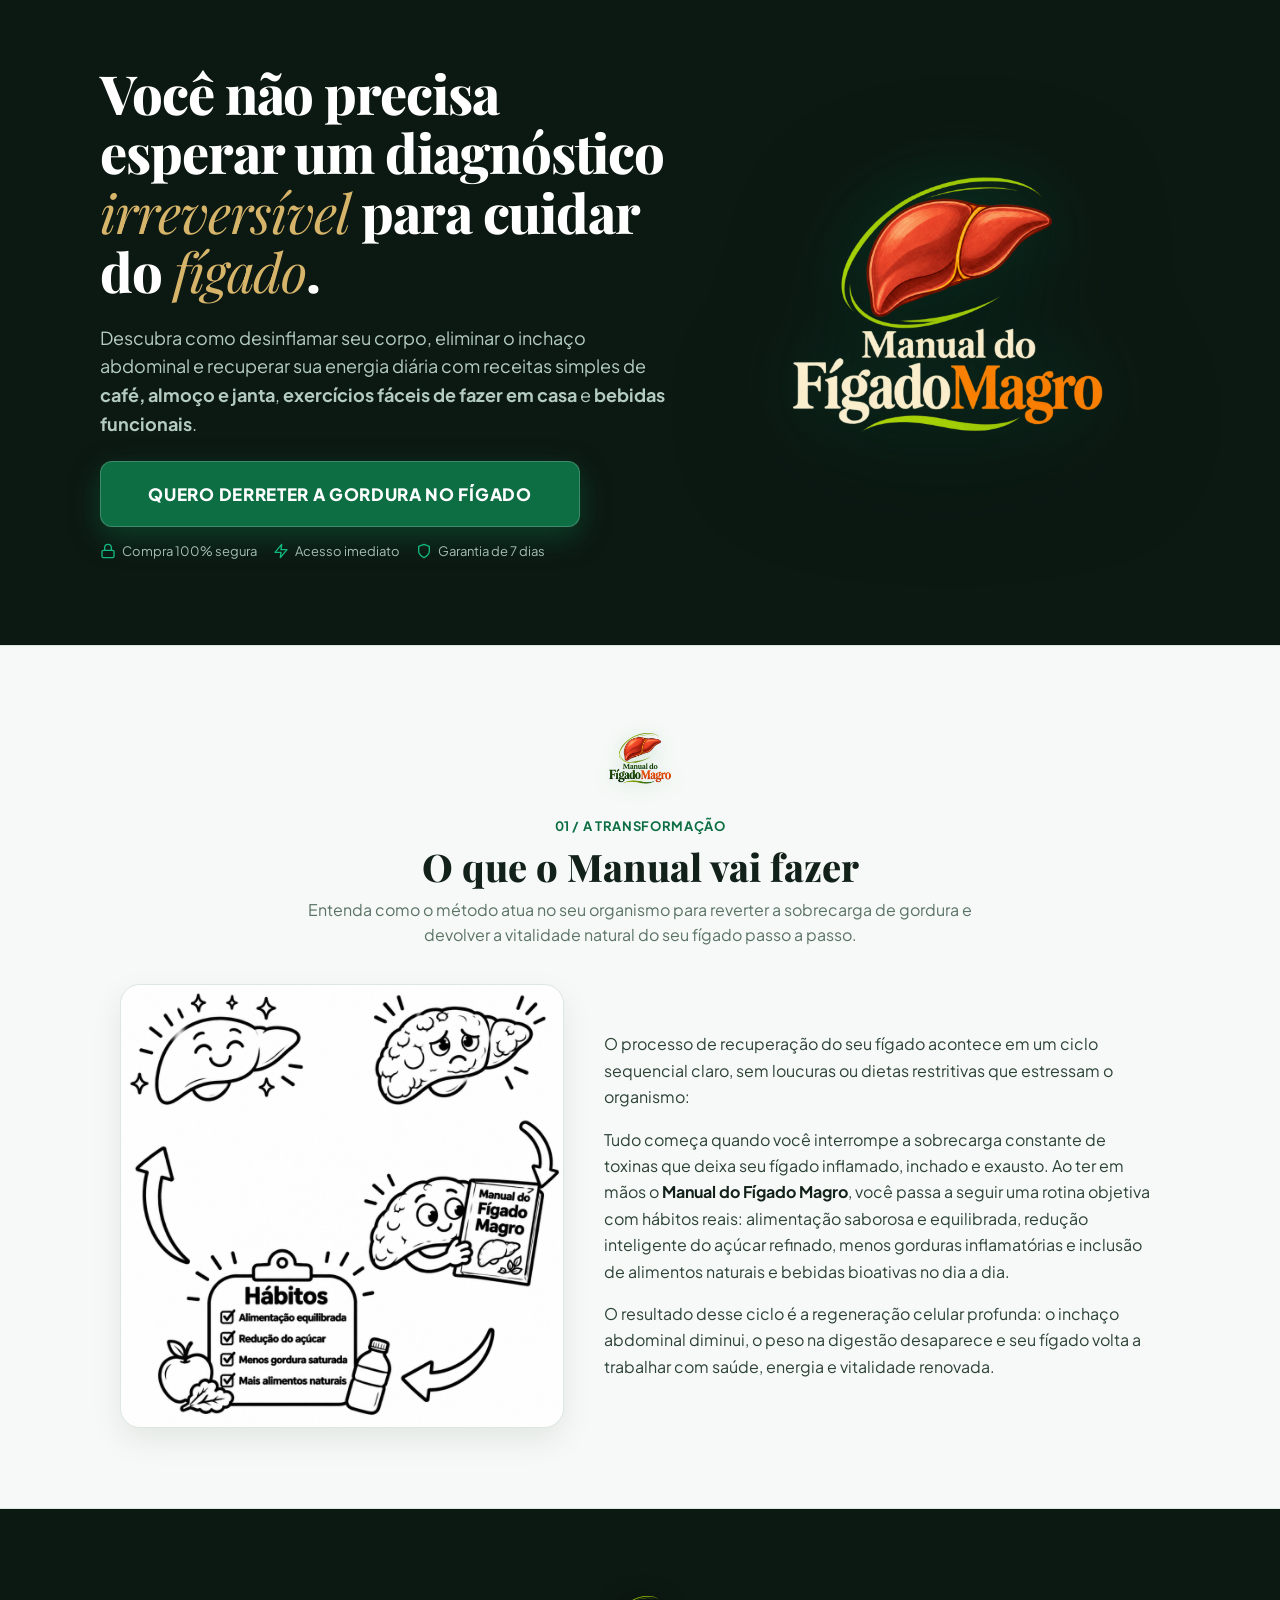
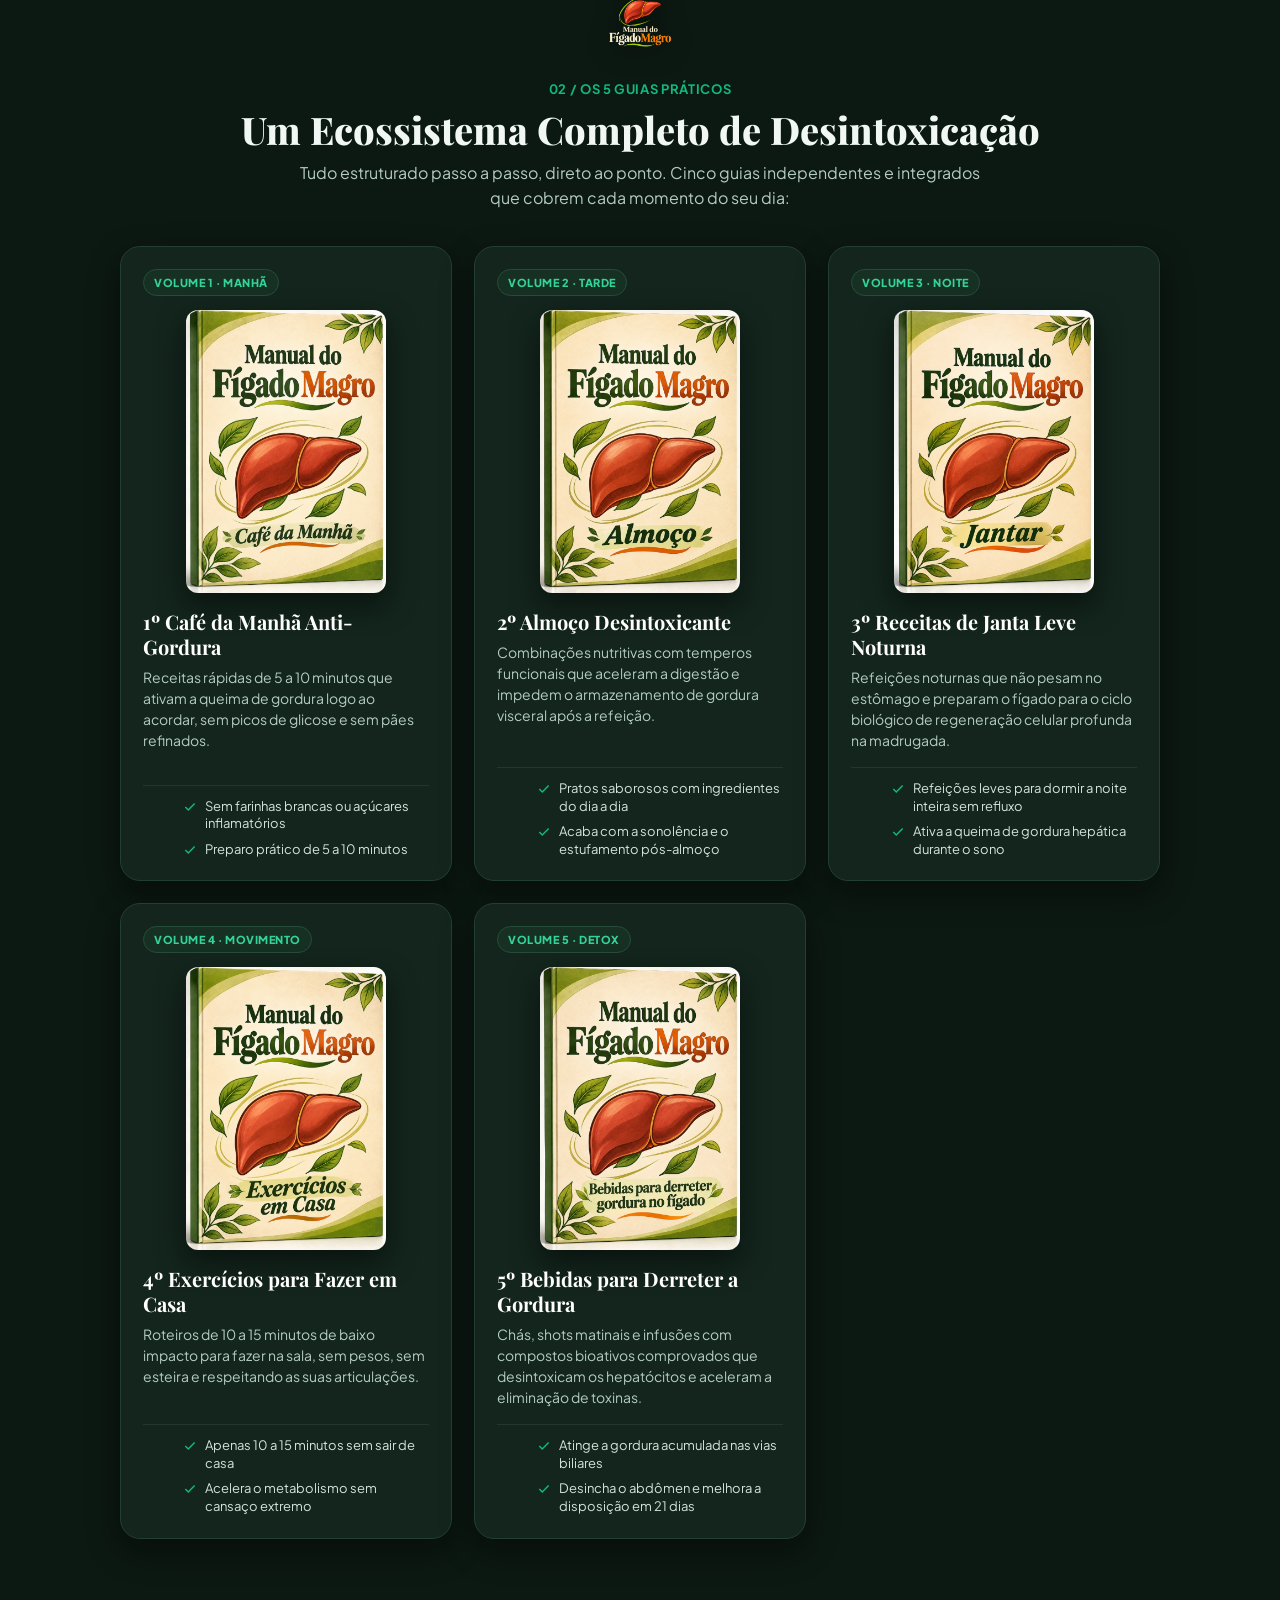
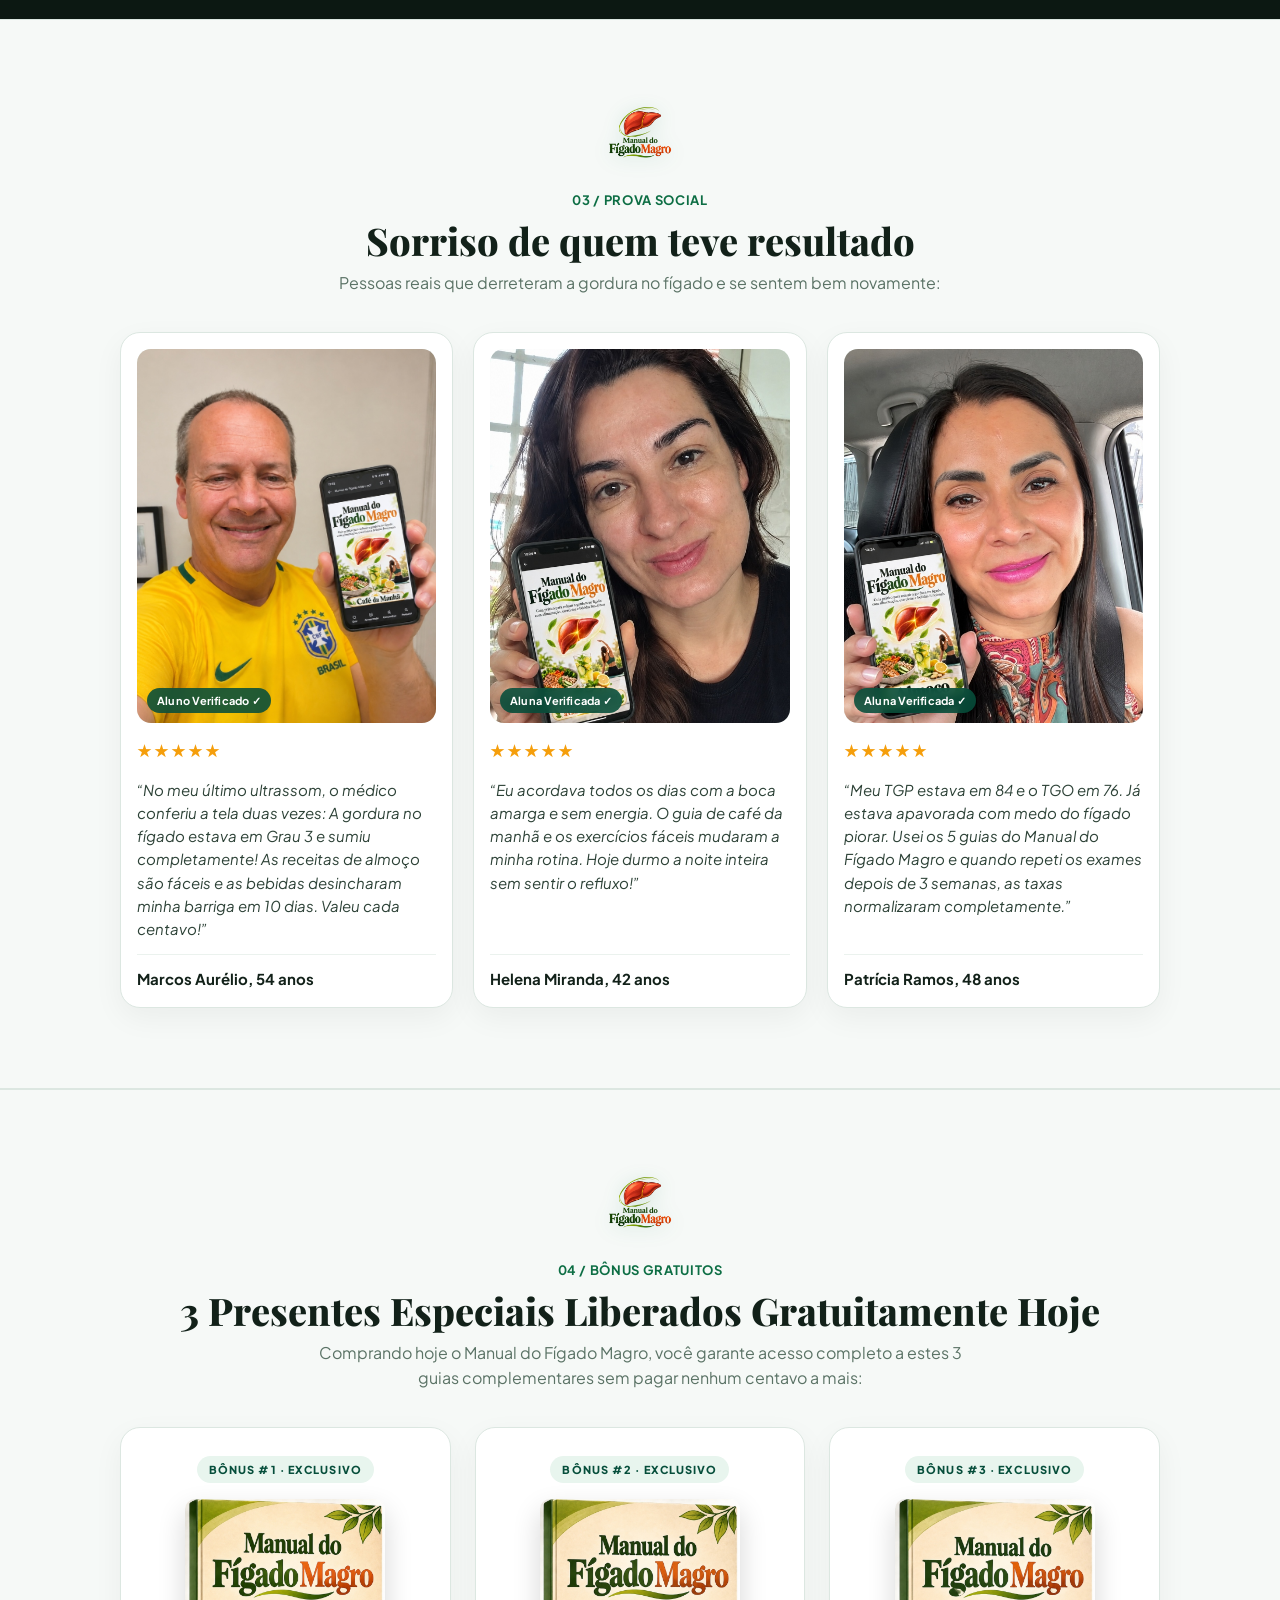
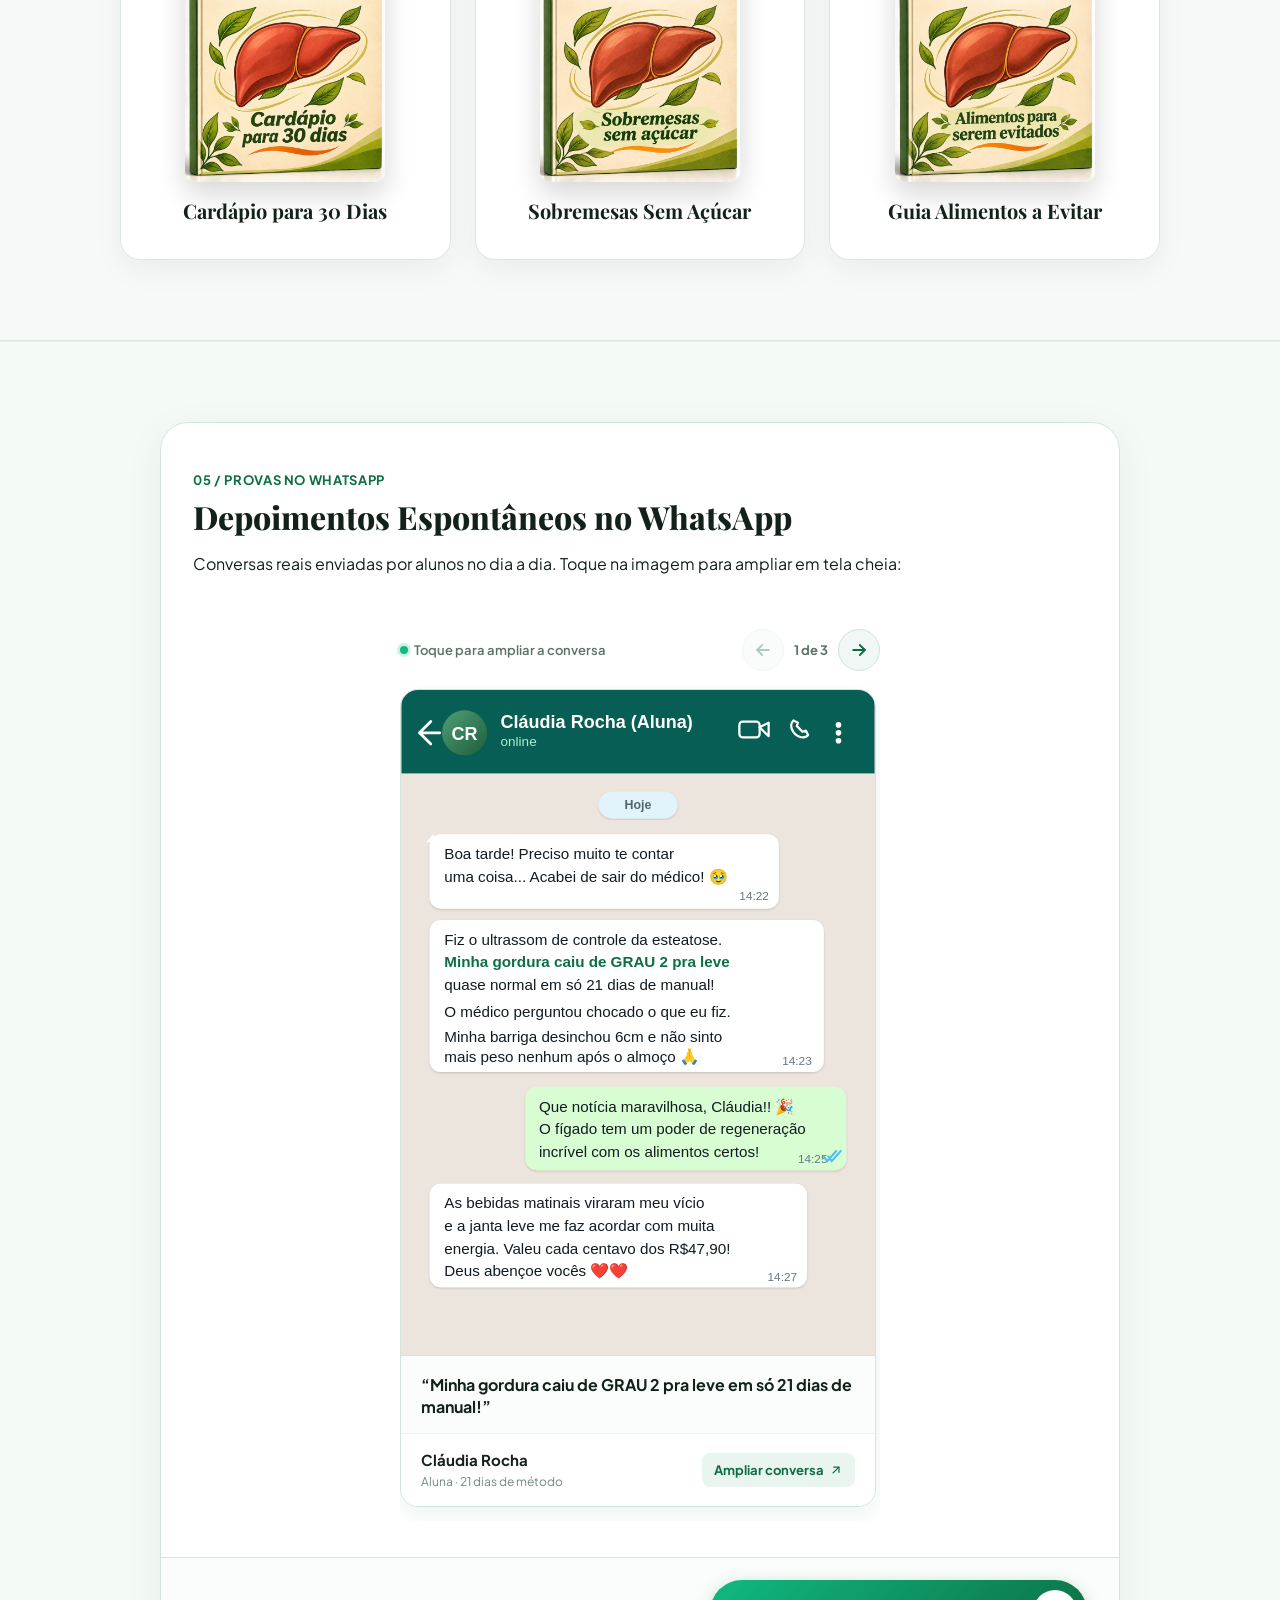
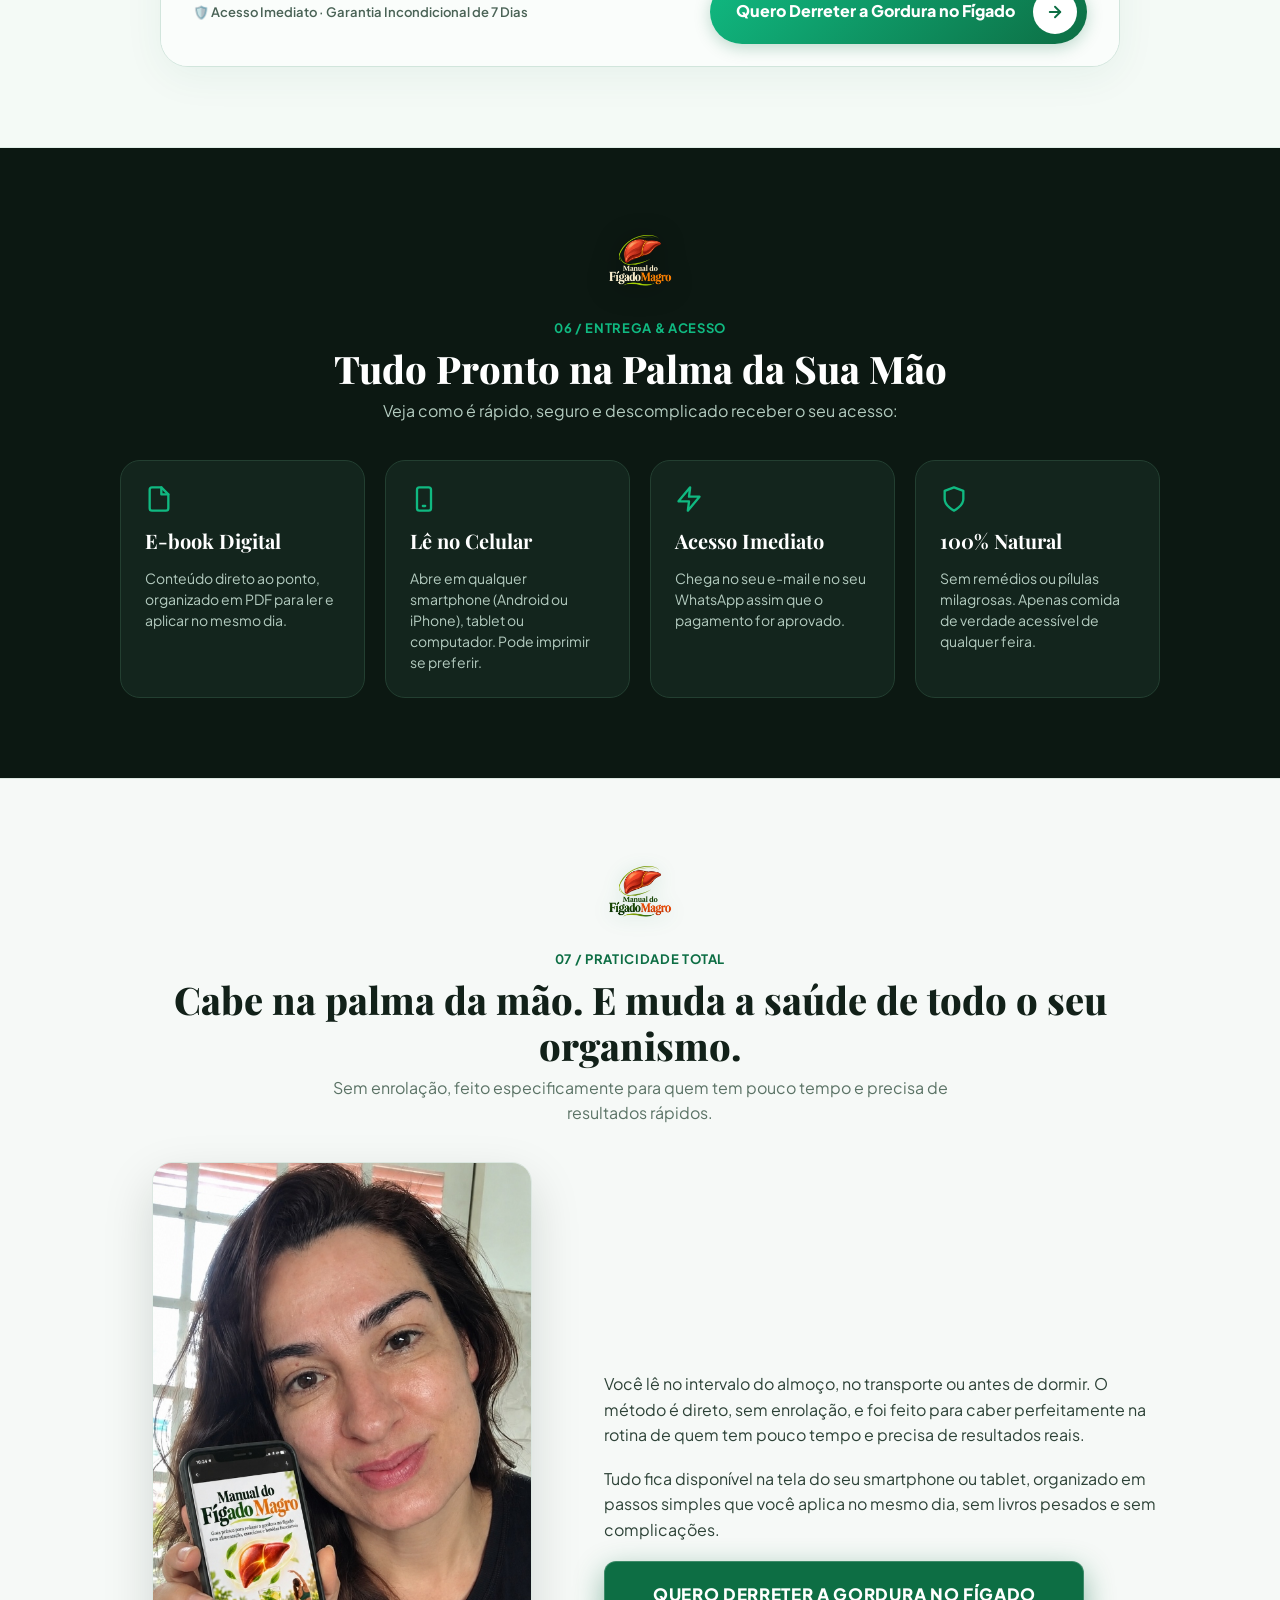
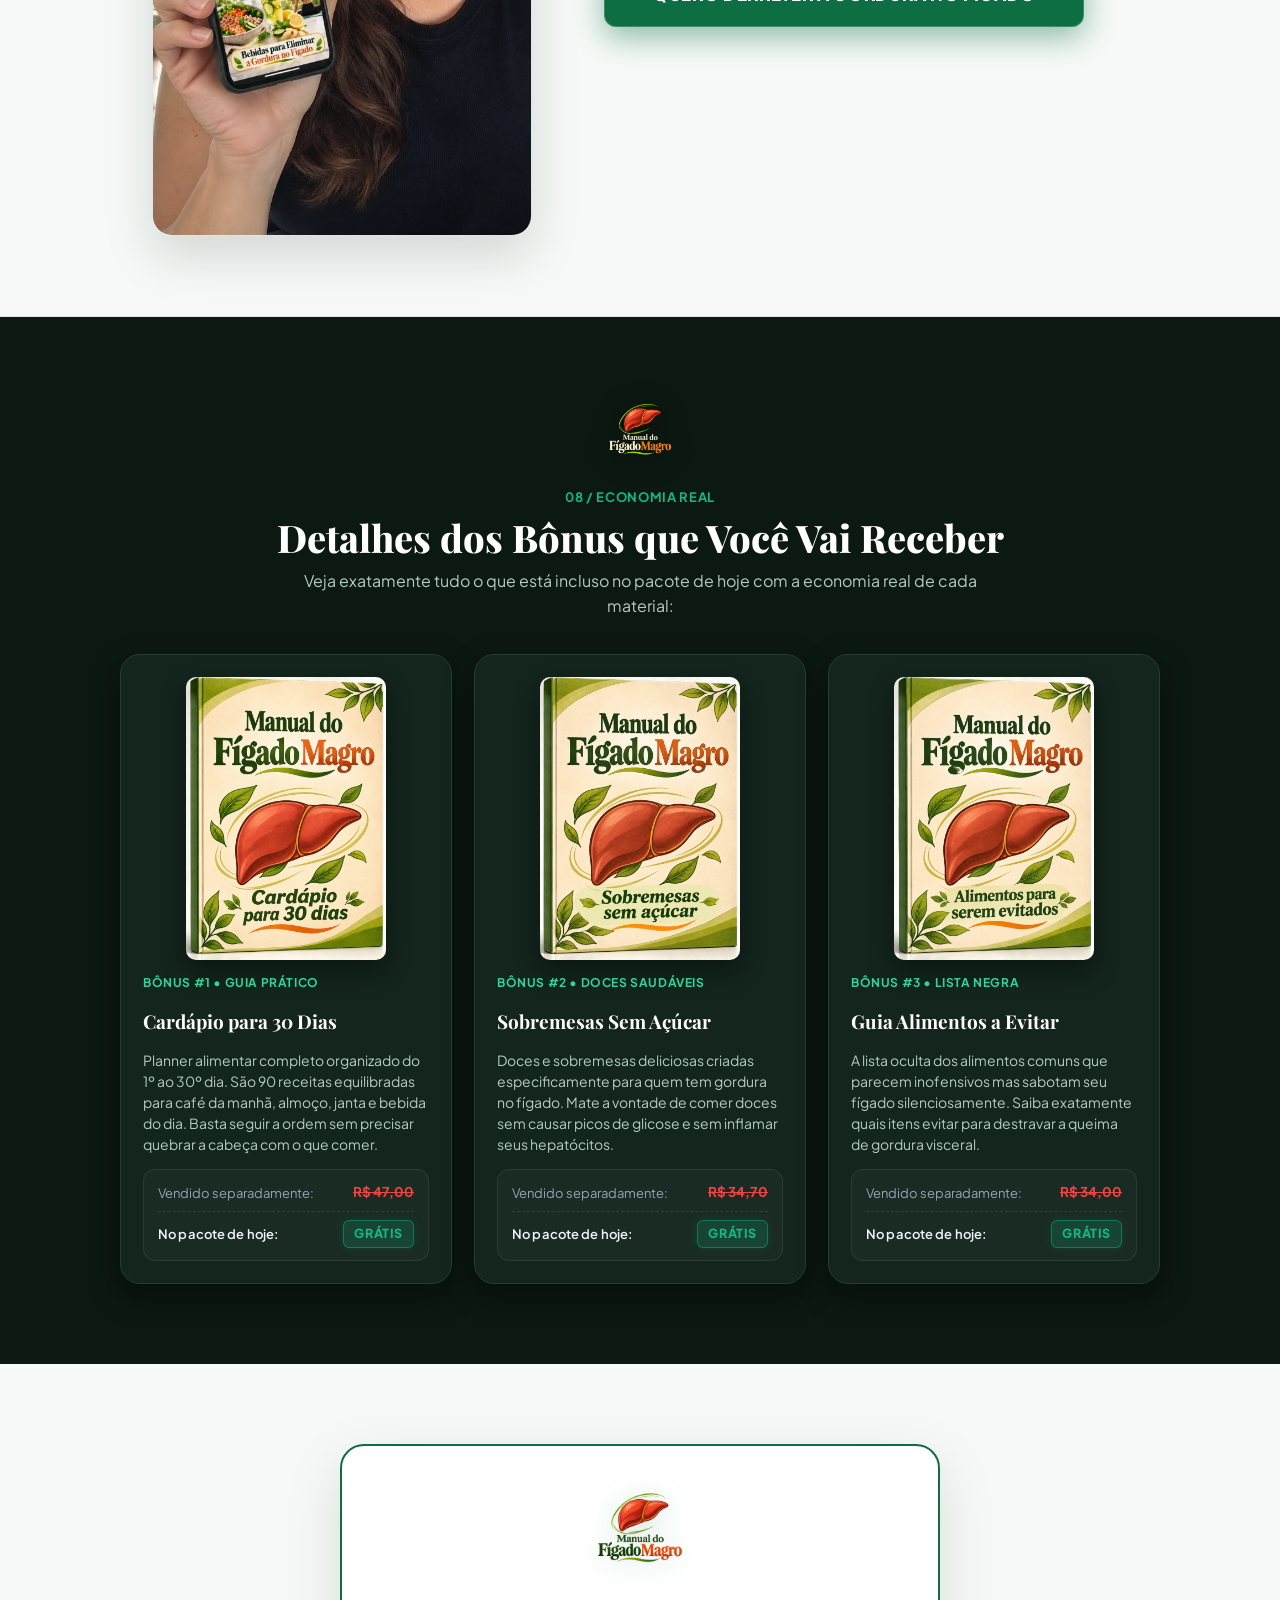
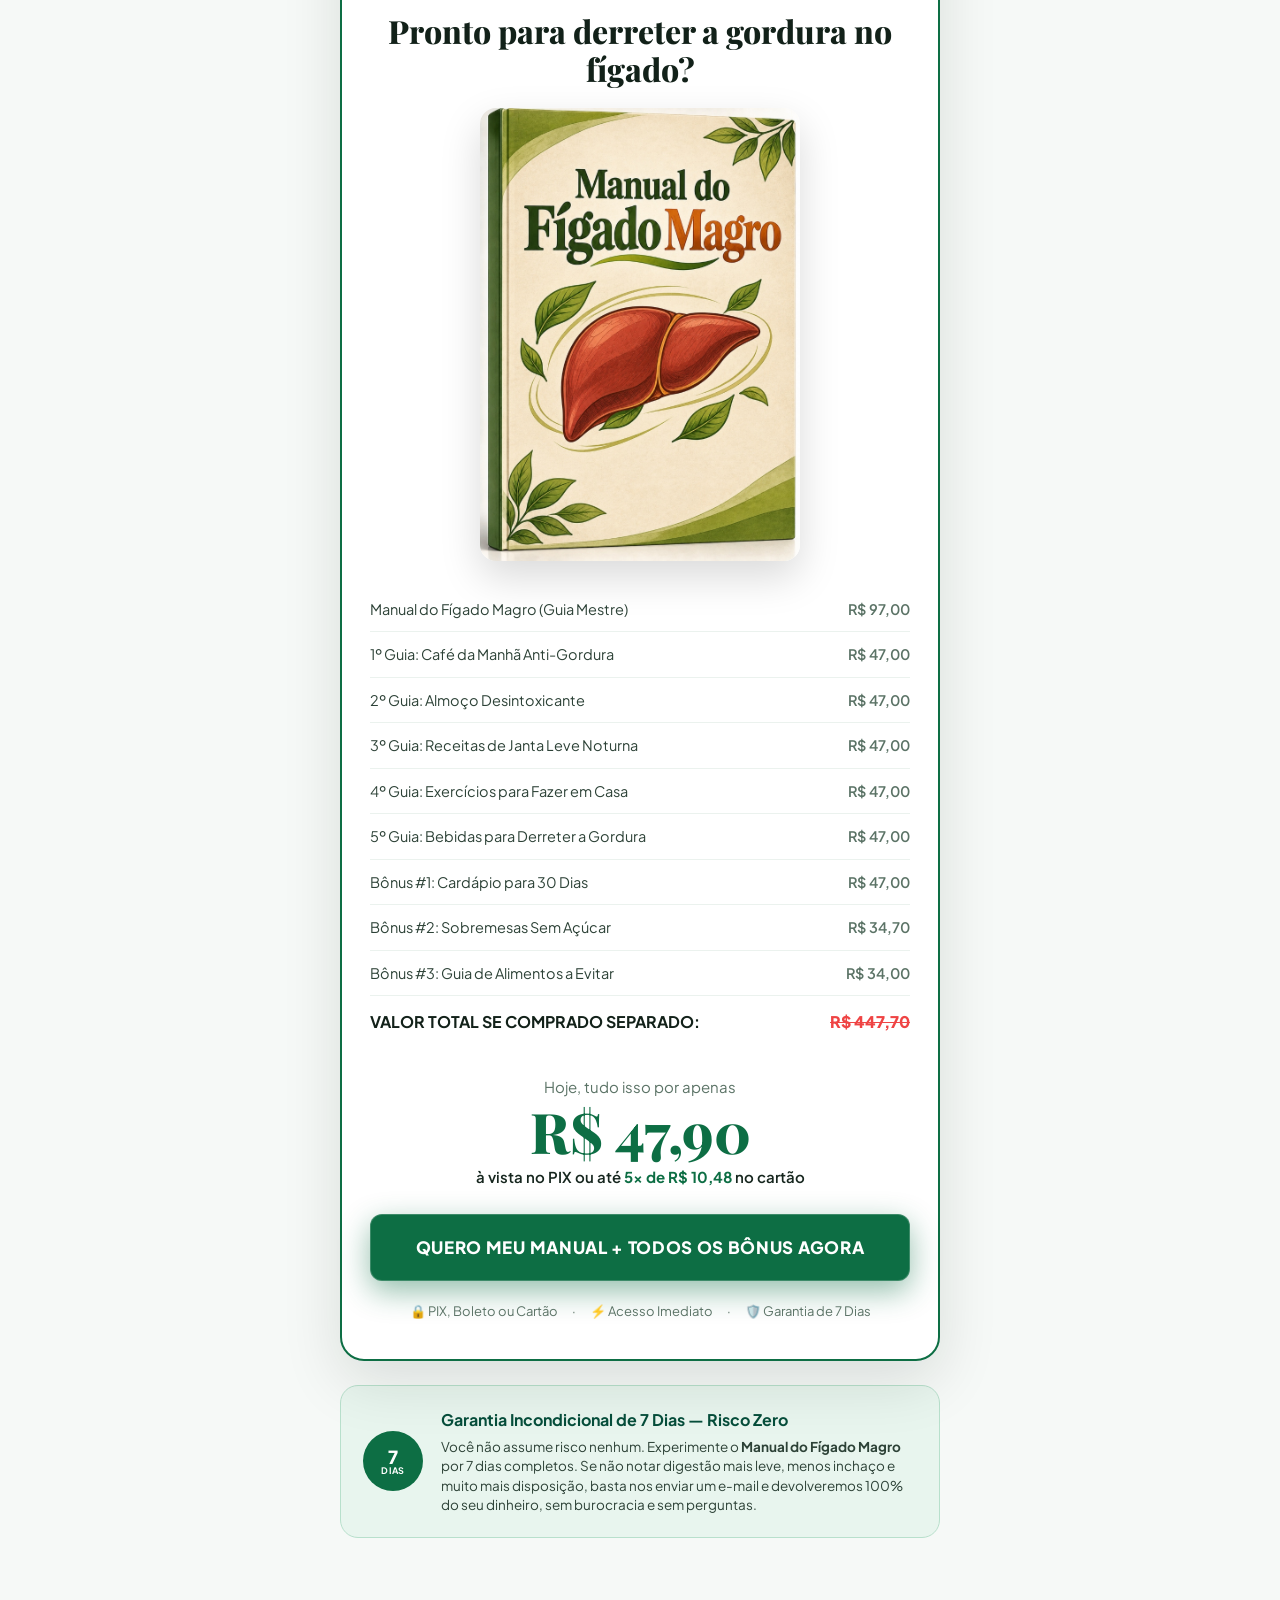
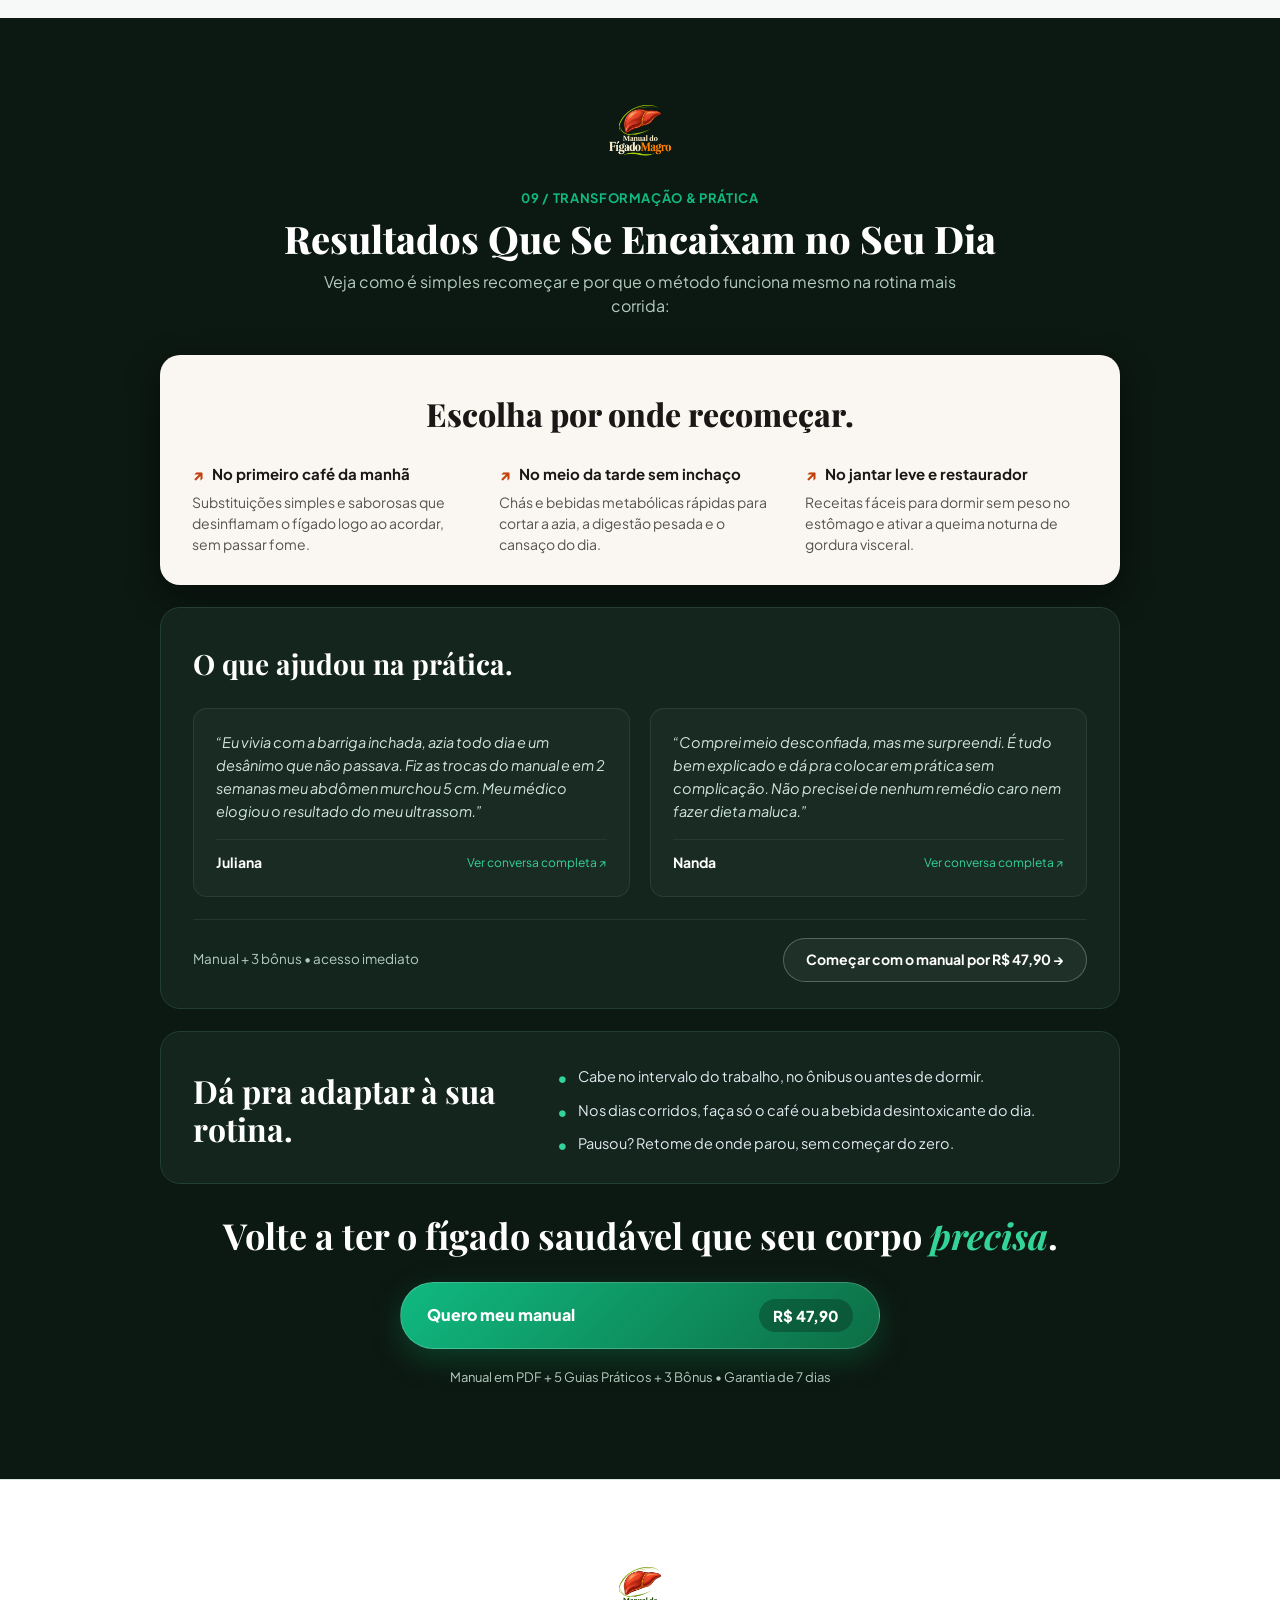
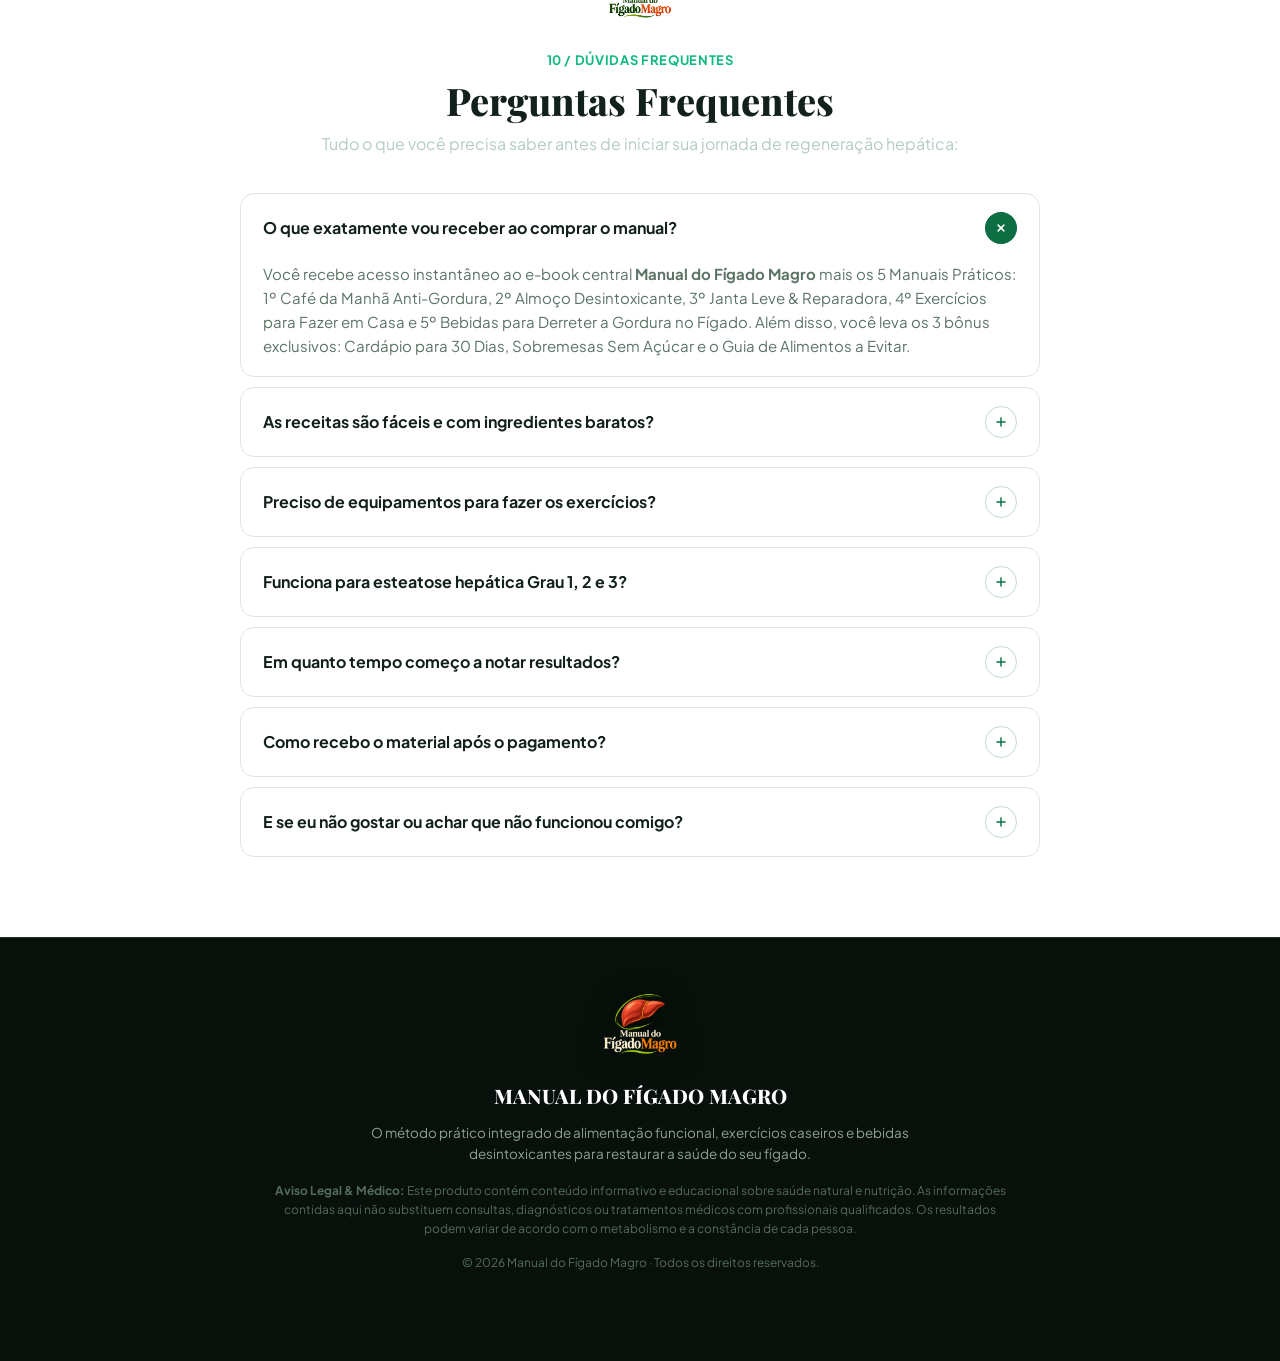
==== commit 61cd8941: "Add files via upload" ====
--- a/site-completo-figado.html
+++ b/site-completo-figado.html
@@ -1280,22 +1280,71 @@
 }
 
 .bd-anchor {
-  padding-top: 12px;
-  border-top: 1px solid rgba(255, 255, 255, 0.08);
+  margin-top: auto;
+  padding: 12px 14px;
+  background: rgba(255, 255, 255, 0.03);
+  border: 1px solid rgba(255, 255, 255, 0.08);
+  border-radius: 12px;
+  display: flex;
+  flex-direction: column;
+  gap: 8px;
+}
+
+.bd-anchor-line {
+  display: flex;
+  align-items: center;
+  justify-content: space-between;
+  gap: 10px;
+}
+
+.bd-anchor-original {
   font-size: 13px;
-  color: var(--muted-light);
-  display: flex;
-  align-items: center;
-  justify-content: space-between;
-}
-
+  color: #94A3B8;
+}
+
+.bd-anchor-text {
+  font-size: 13px;
+  color: #94A3B8;
+  white-space: nowrap;
+}
+
+.bd-anchor-price,
 .bd-anchor del {
   color: #EF4444;
-}
-
+  font-weight: 700;
+  font-size: 13.5px;
+  white-space: nowrap;
+  text-decoration: line-through;
+}
+
+.bd-anchor-promo {
+  padding-top: 8px;
+  border-top: 1px dashed rgba(255, 255, 255, 0.1);
+}
+
+.bd-anchor-today {
+  font-size: 13px;
+  font-weight: 600;
+  color: #F1F5F9;
+  letter-spacing: 0.01em;
+}
+
+.bd-anchor-badge,
 .bd-anchor strong {
+  display: inline-flex;
+  align-items: center;
+  justify-content: center;
+  padding: 3px 10px;
+  background: rgba(16, 185, 129, 0.18);
+  border: 1px solid rgba(16, 185, 129, 0.45);
+  border-radius: 6px;
   color: var(--emerald-bright);
+  font-size: 12.5px;
   font-weight: 800;
+  letter-spacing: 0.05em;
+  text-transform: uppercase;
+  white-space: nowrap;
+  box-shadow: 0 0 10px rgba(16, 185, 129, 0.15);
 }
 
 /* --------------------------------------------------------------------------
@@ -2574,8 +2623,14 @@
             <h4>Cardápio para 30 Dias</h4>
             <p>Planner alimentar completo organizado do 1º ao 30º dia. São 90 receitas equilibradas para café da manhã, almoço, janta e bebida do dia. Basta seguir a ordem sem precisar quebrar a cabeça com o que comer.</p>
             <div class="bd-anchor">
-              <span>Valor vendido separadamente: <del>R$ 47,00</del></span>
-              <strong>HOJE: GRÁTIS</strong>
+              <div class="bd-anchor-line bd-anchor-original">
+                <span class="bd-anchor-text">Vendido separadamente:</span>
+                <del class="bd-anchor-price">R$ 47,00</del>
+              </div>
+              <div class="bd-anchor-line bd-anchor-promo">
+                <span class="bd-anchor-today">No pacote de hoje:</span>
+                <strong class="bd-anchor-badge">GRÁTIS</strong>
+              </div>
             </div>
           </div>
 
@@ -2586,8 +2641,14 @@
             <h4>Sobremesas Sem Açúcar</h4>
             <p>Doces e sobremesas deliciosas criadas especificamente para quem tem gordura no fígado. Mate a vontade de comer doces sem causar picos de glicose e sem inflamar seus hepatócitos.</p>
             <div class="bd-anchor">
-              <span>Valor vendido separadamente: <del>R$ 34,70</del></span>
-              <strong>HOJE: GRÁTIS</strong>
+              <div class="bd-anchor-line bd-anchor-original">
+                <span class="bd-anchor-text">Vendido separadamente:</span>
+                <del class="bd-anchor-price">R$ 34,70</del>
+              </div>
+              <div class="bd-anchor-line bd-anchor-promo">
+                <span class="bd-anchor-today">No pacote de hoje:</span>
+                <strong class="bd-anchor-badge">GRÁTIS</strong>
+              </div>
             </div>
           </div>
 
@@ -2598,8 +2659,14 @@
             <h4>Guia Alimentos a Evitar</h4>
             <p>A lista oculta dos alimentos comuns que parecem inofensivos mas sabotam seu fígado silenciosamente. Saiba exatamente quais itens evitar para destravar a queima de gordura visceral.</p>
             <div class="bd-anchor">
-              <span>Valor vendido separadamente: <del>R$ 34,00</del></span>
-              <strong>HOJE: GRÁTIS</strong>
+              <div class="bd-anchor-line bd-anchor-original">
+                <span class="bd-anchor-text">Vendido separadamente:</span>
+                <del class="bd-anchor-price">R$ 34,00</del>
+              </div>
+              <div class="bd-anchor-line bd-anchor-promo">
+                <span class="bd-anchor-today">No pacote de hoje:</span>
+                <strong class="bd-anchor-badge">GRÁTIS</strong>
+              </div>
             </div>
           </div>
         </div>
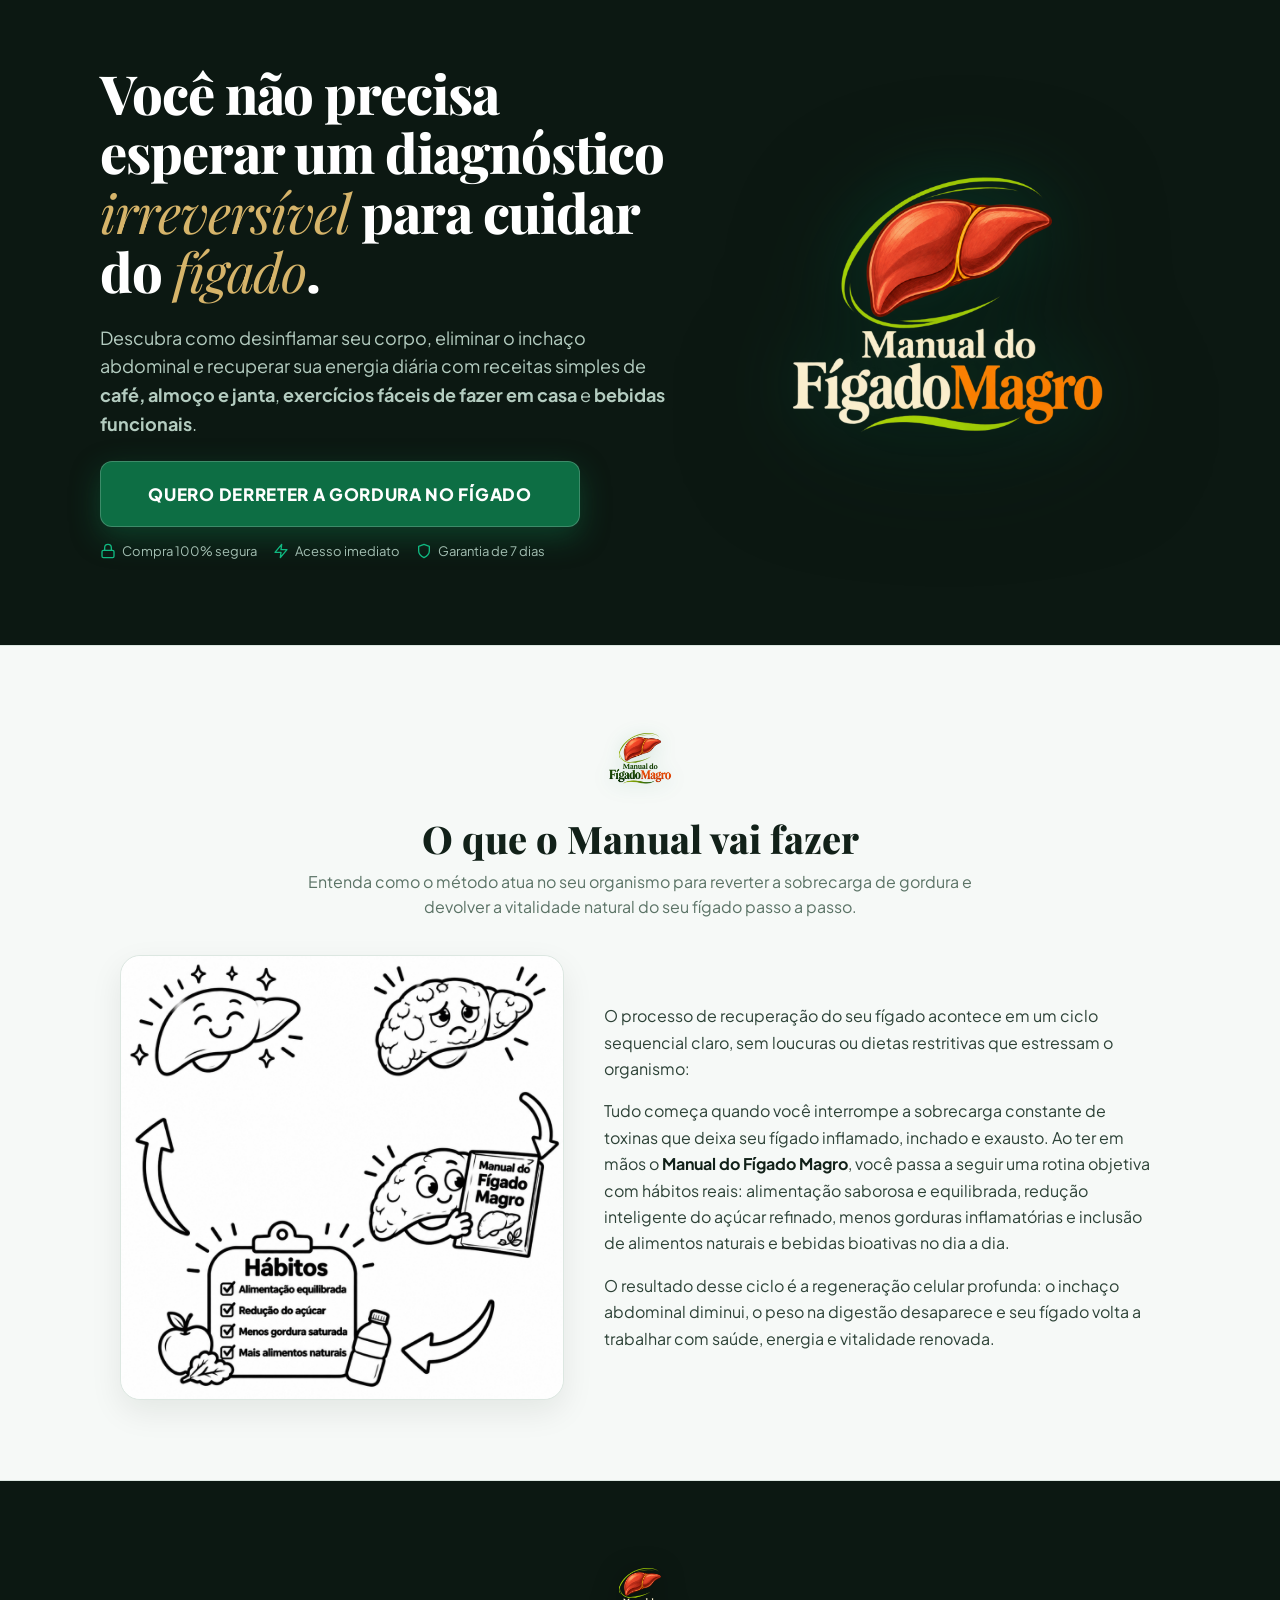
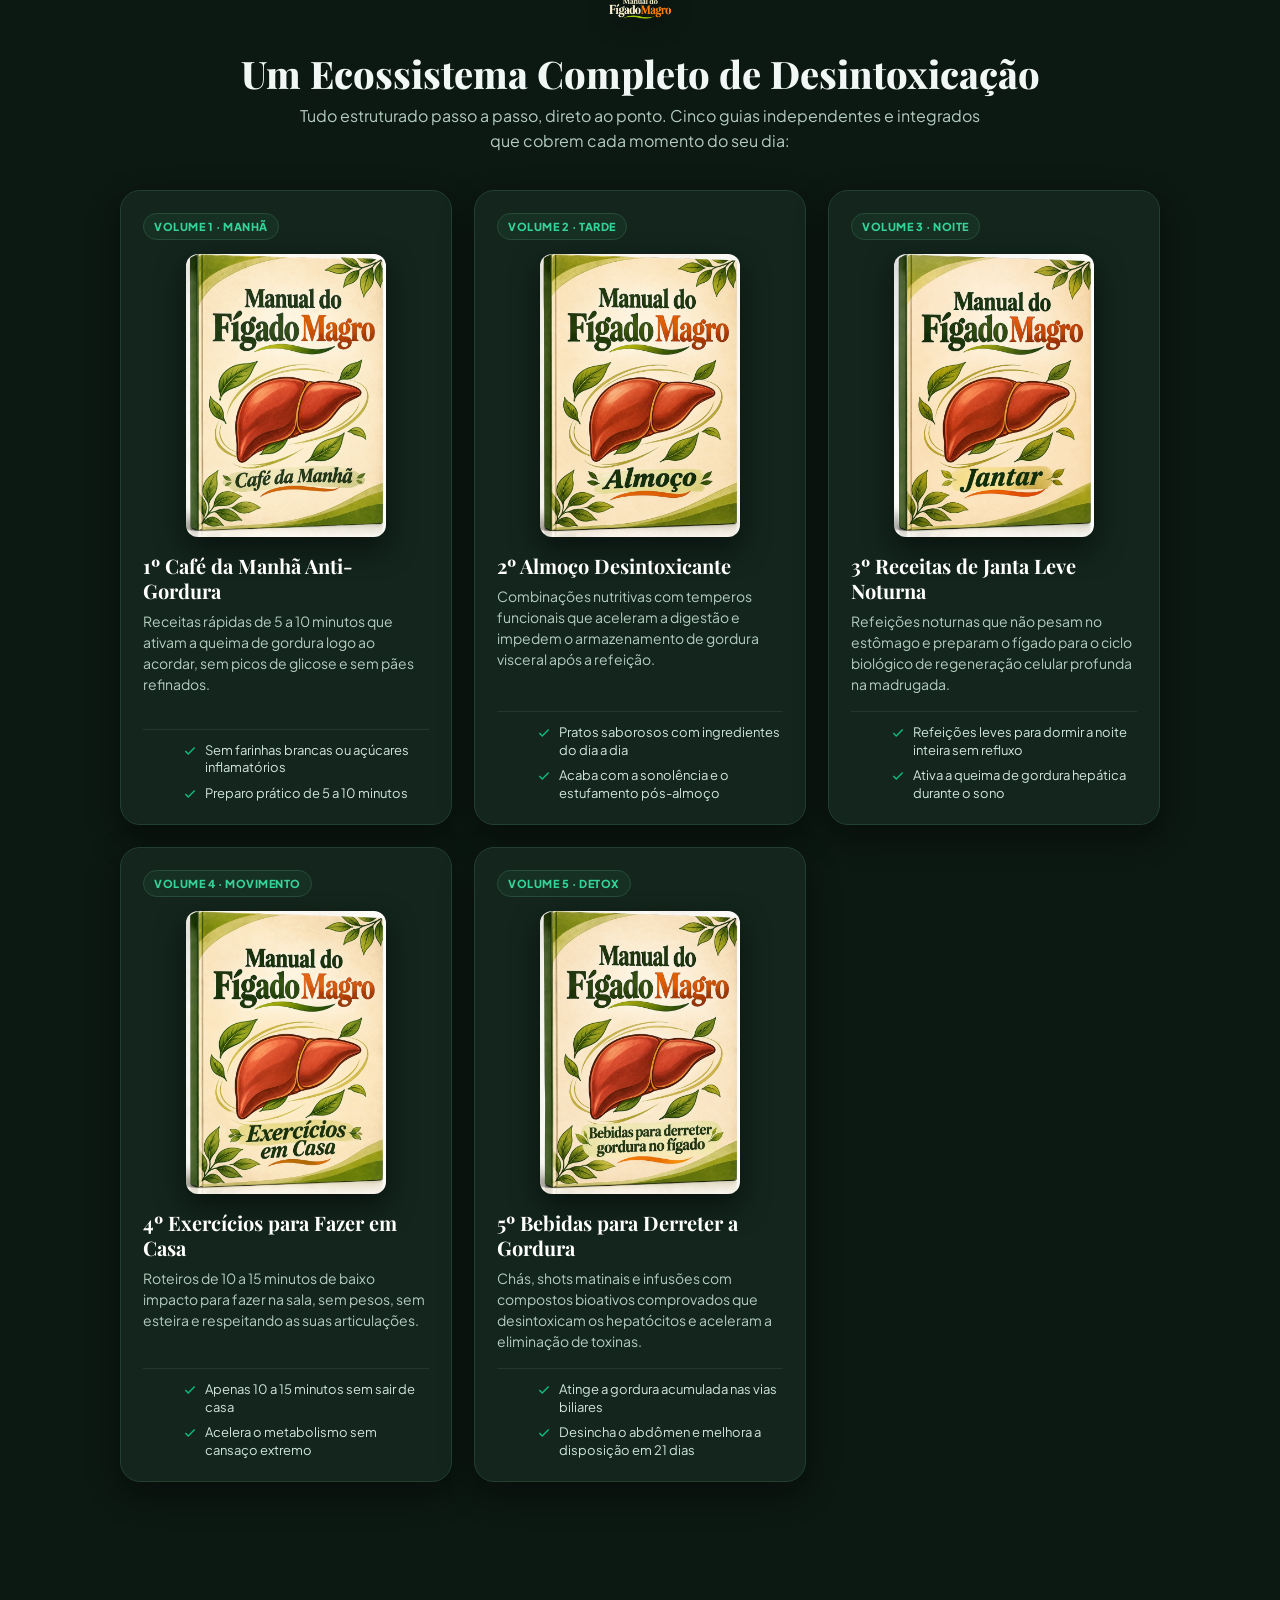
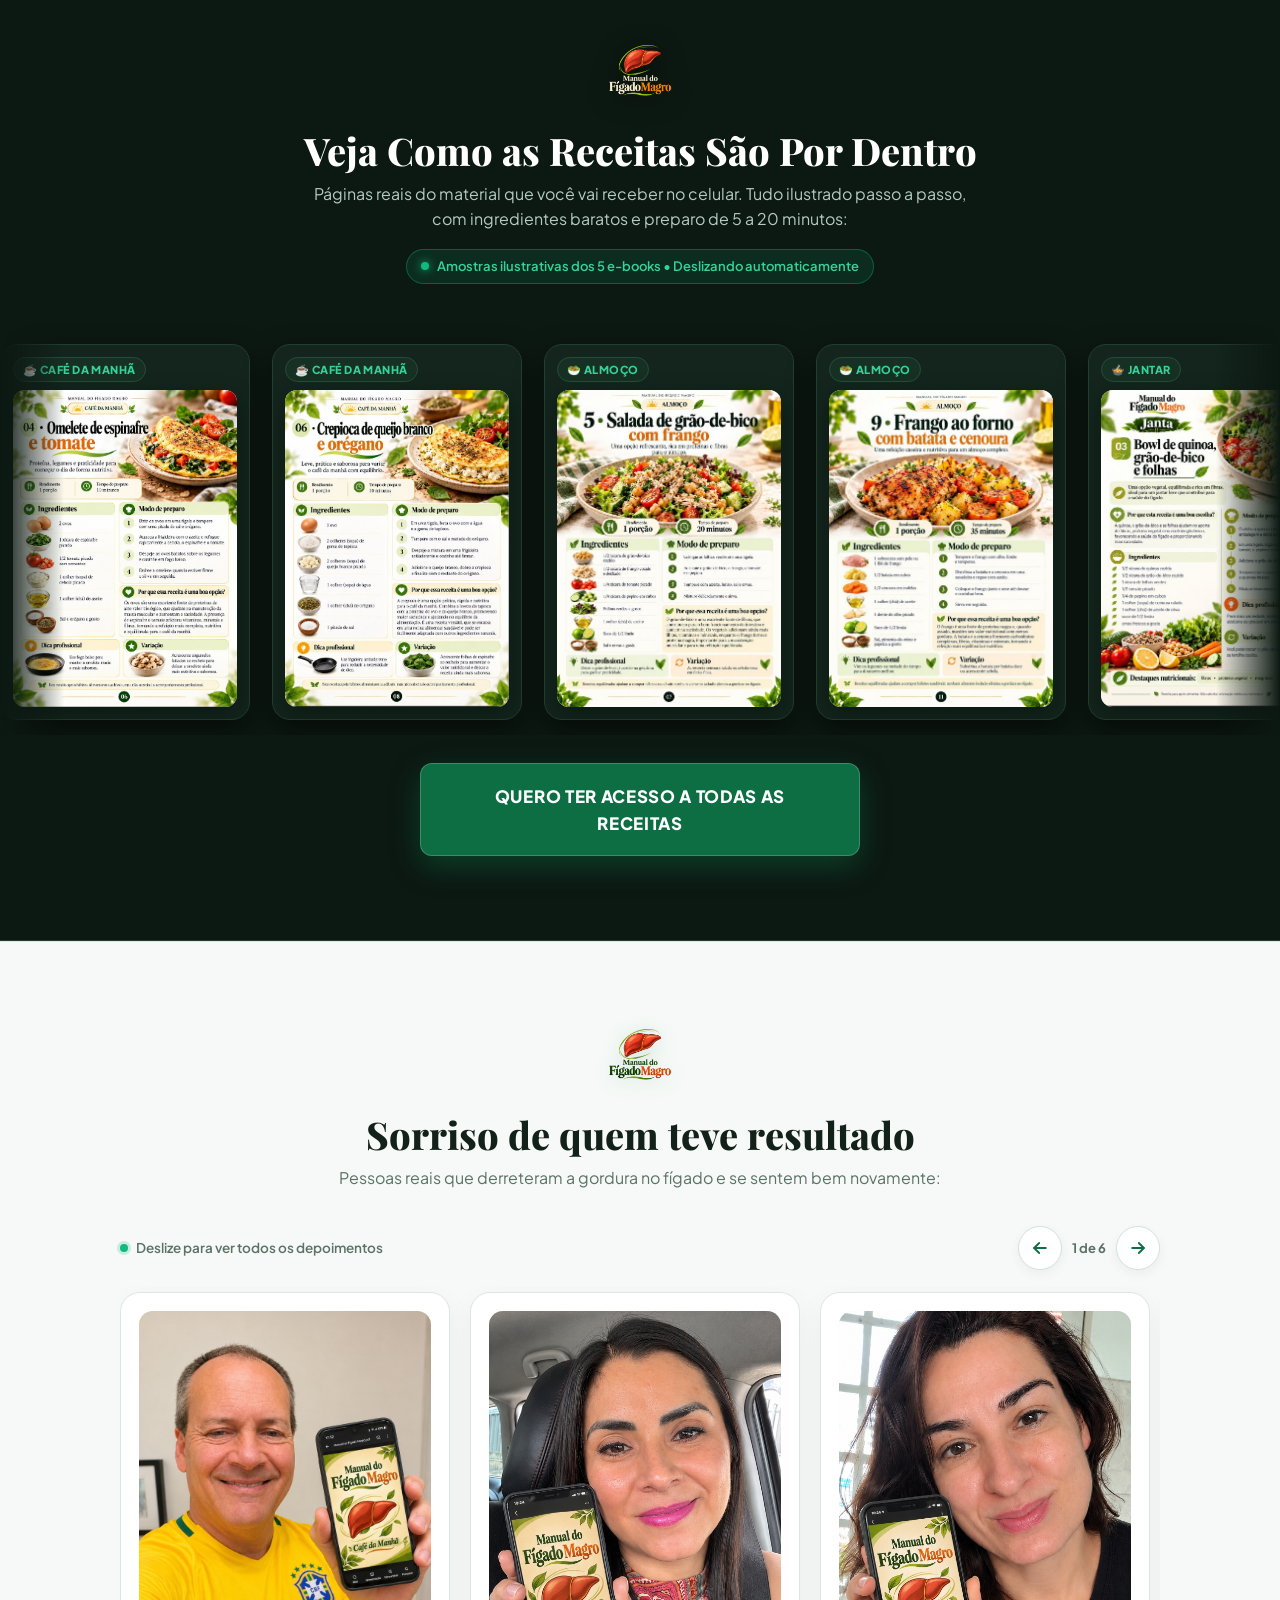
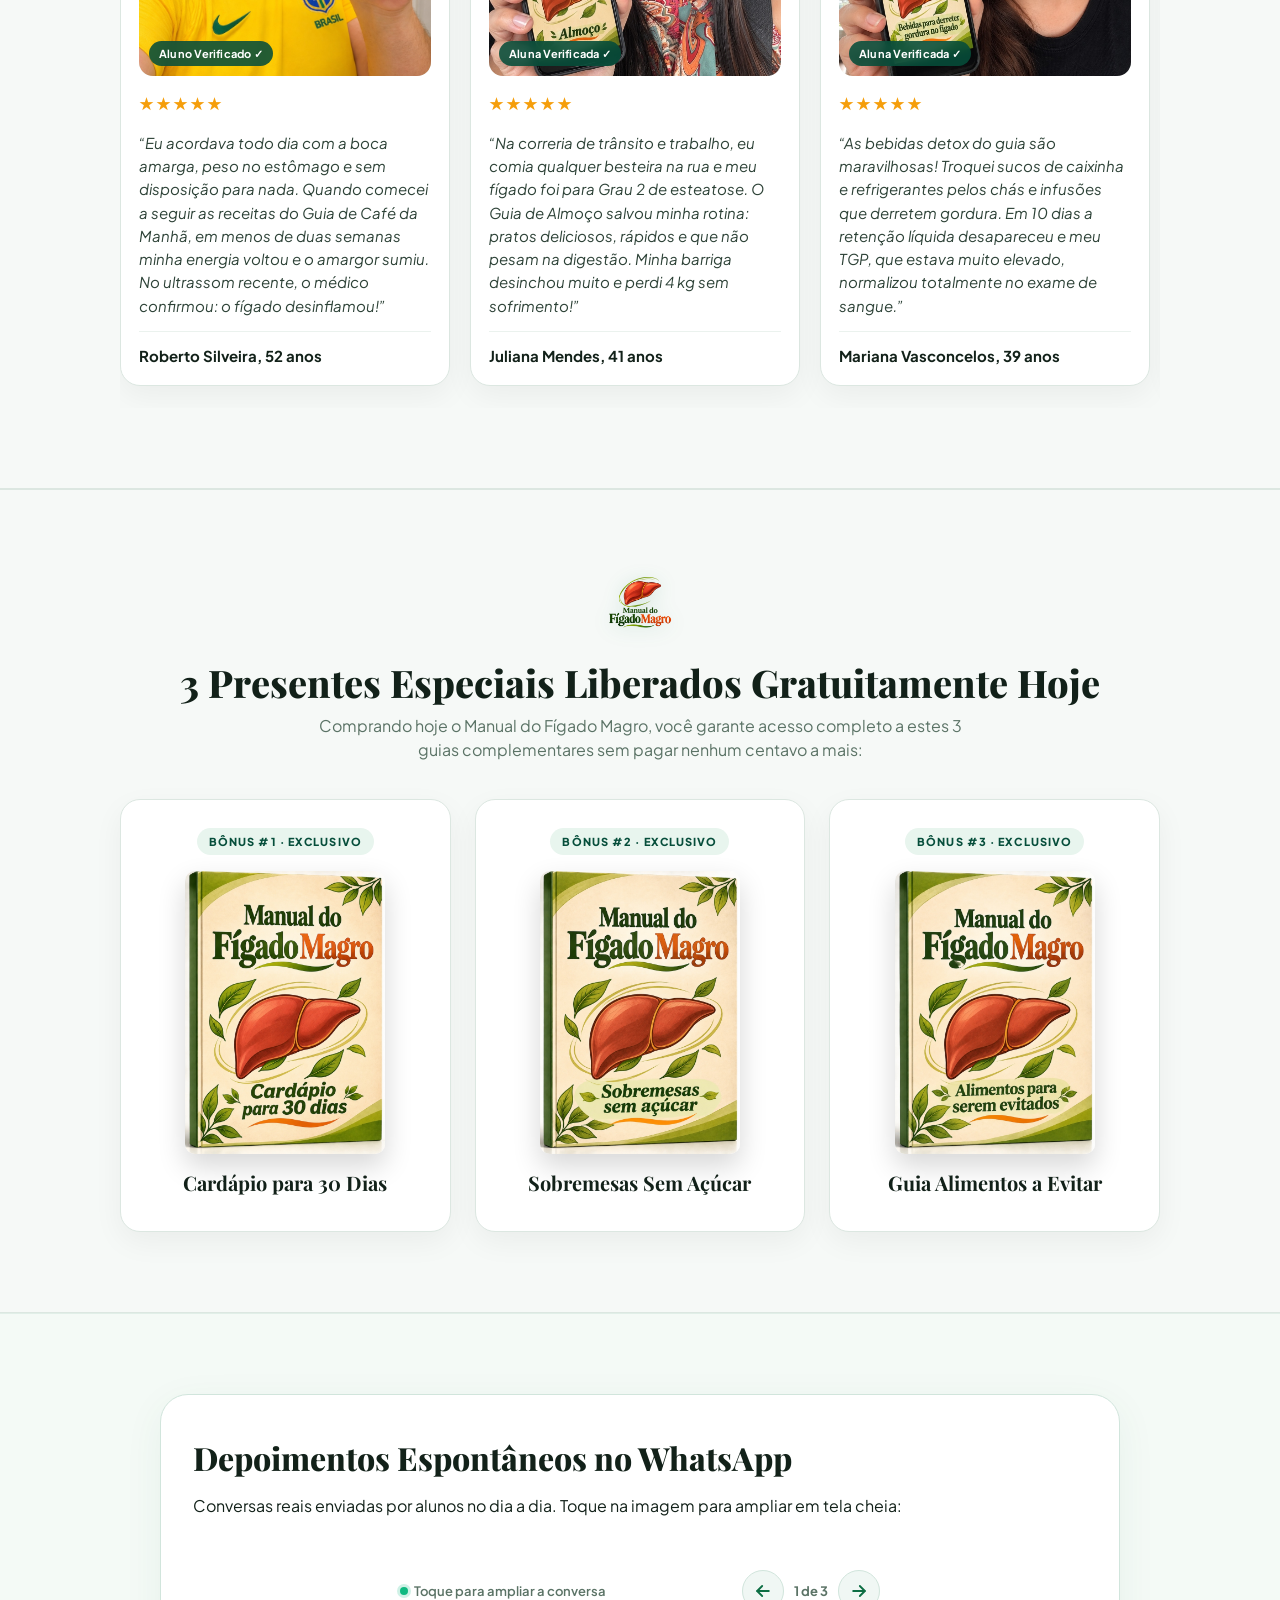
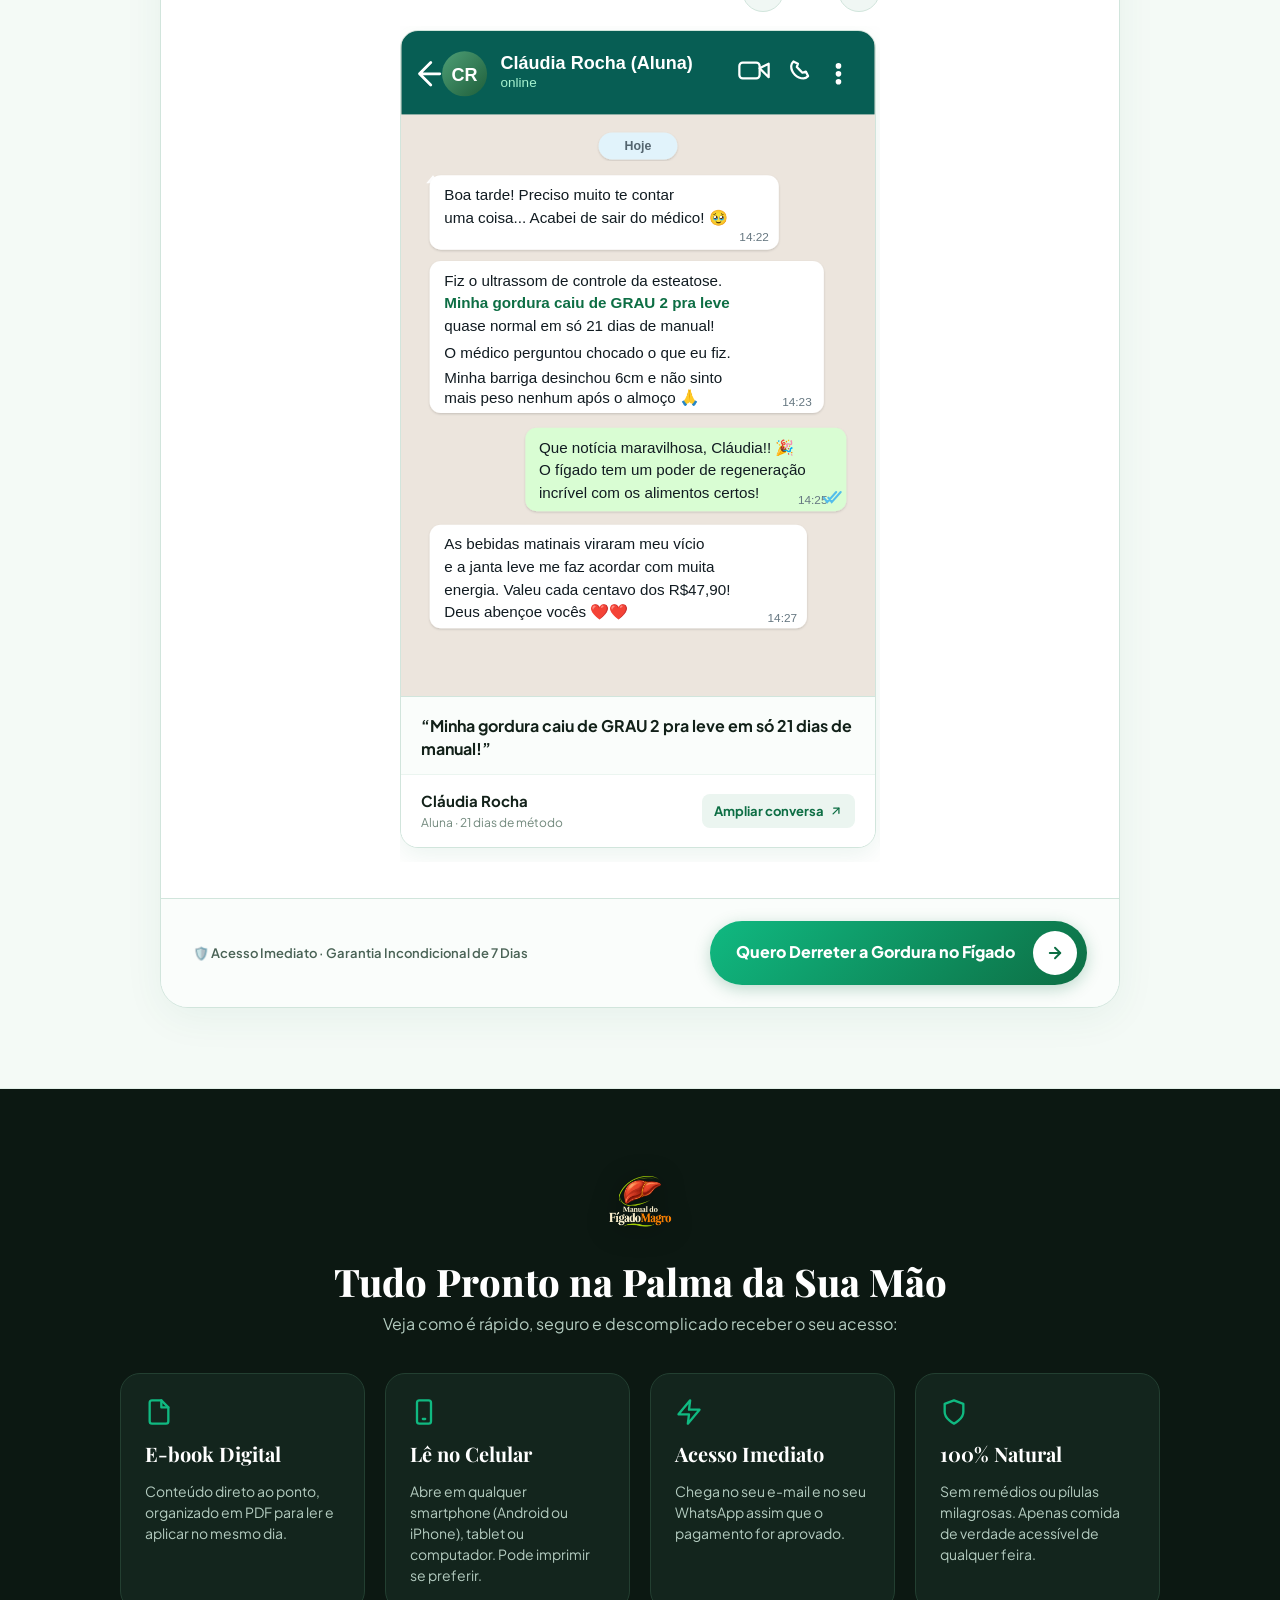
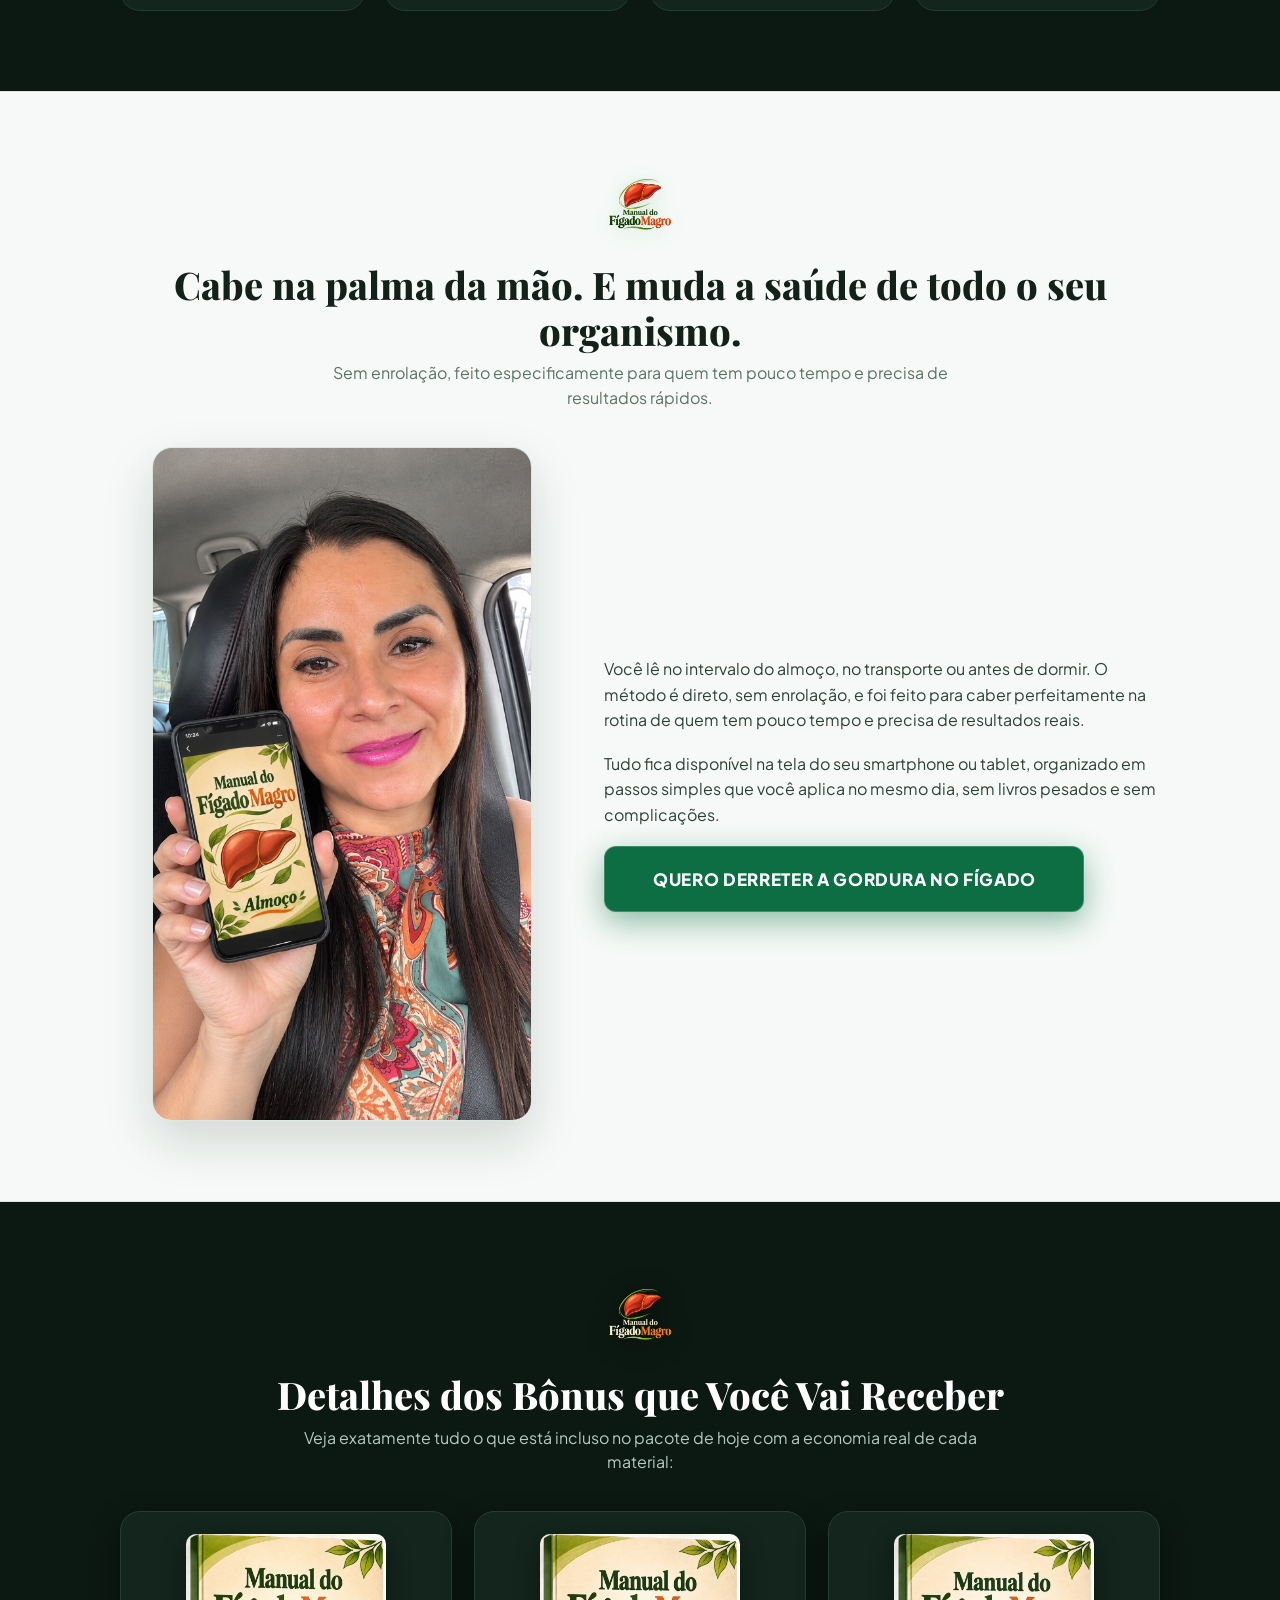
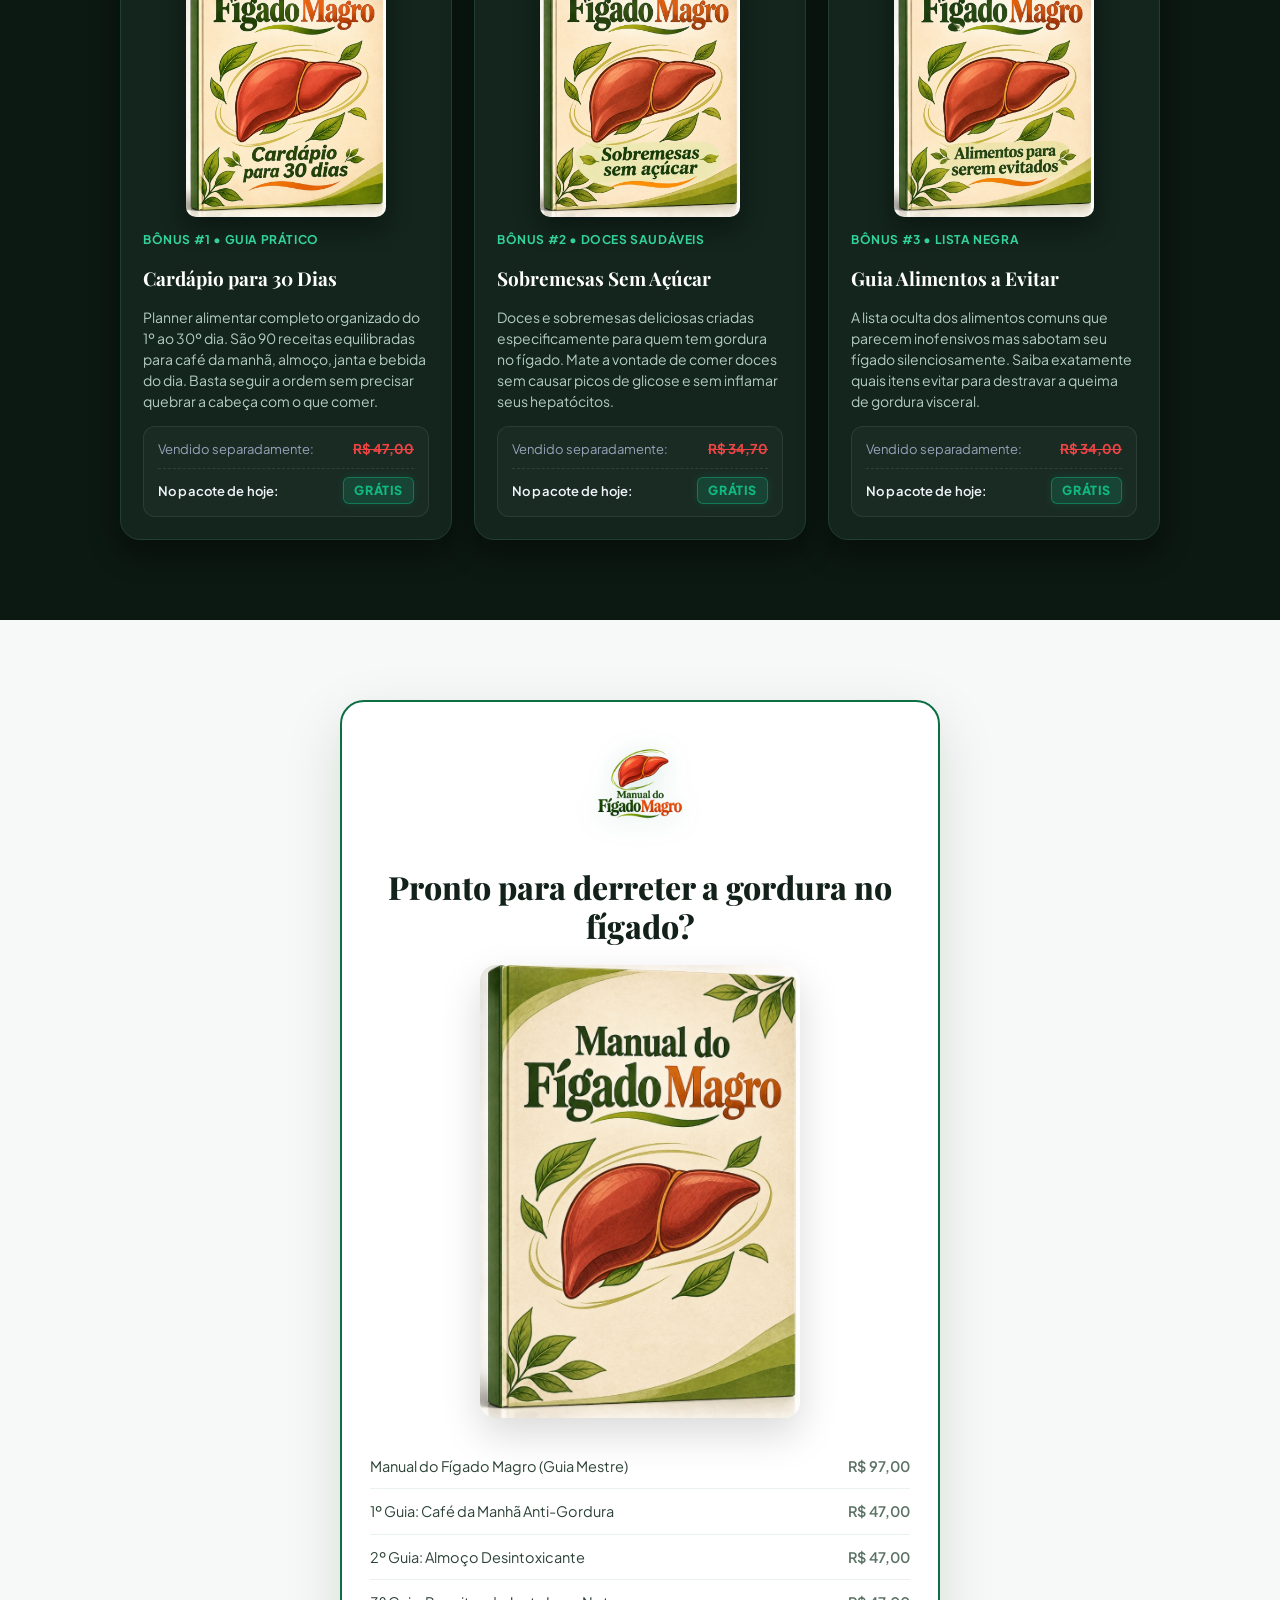
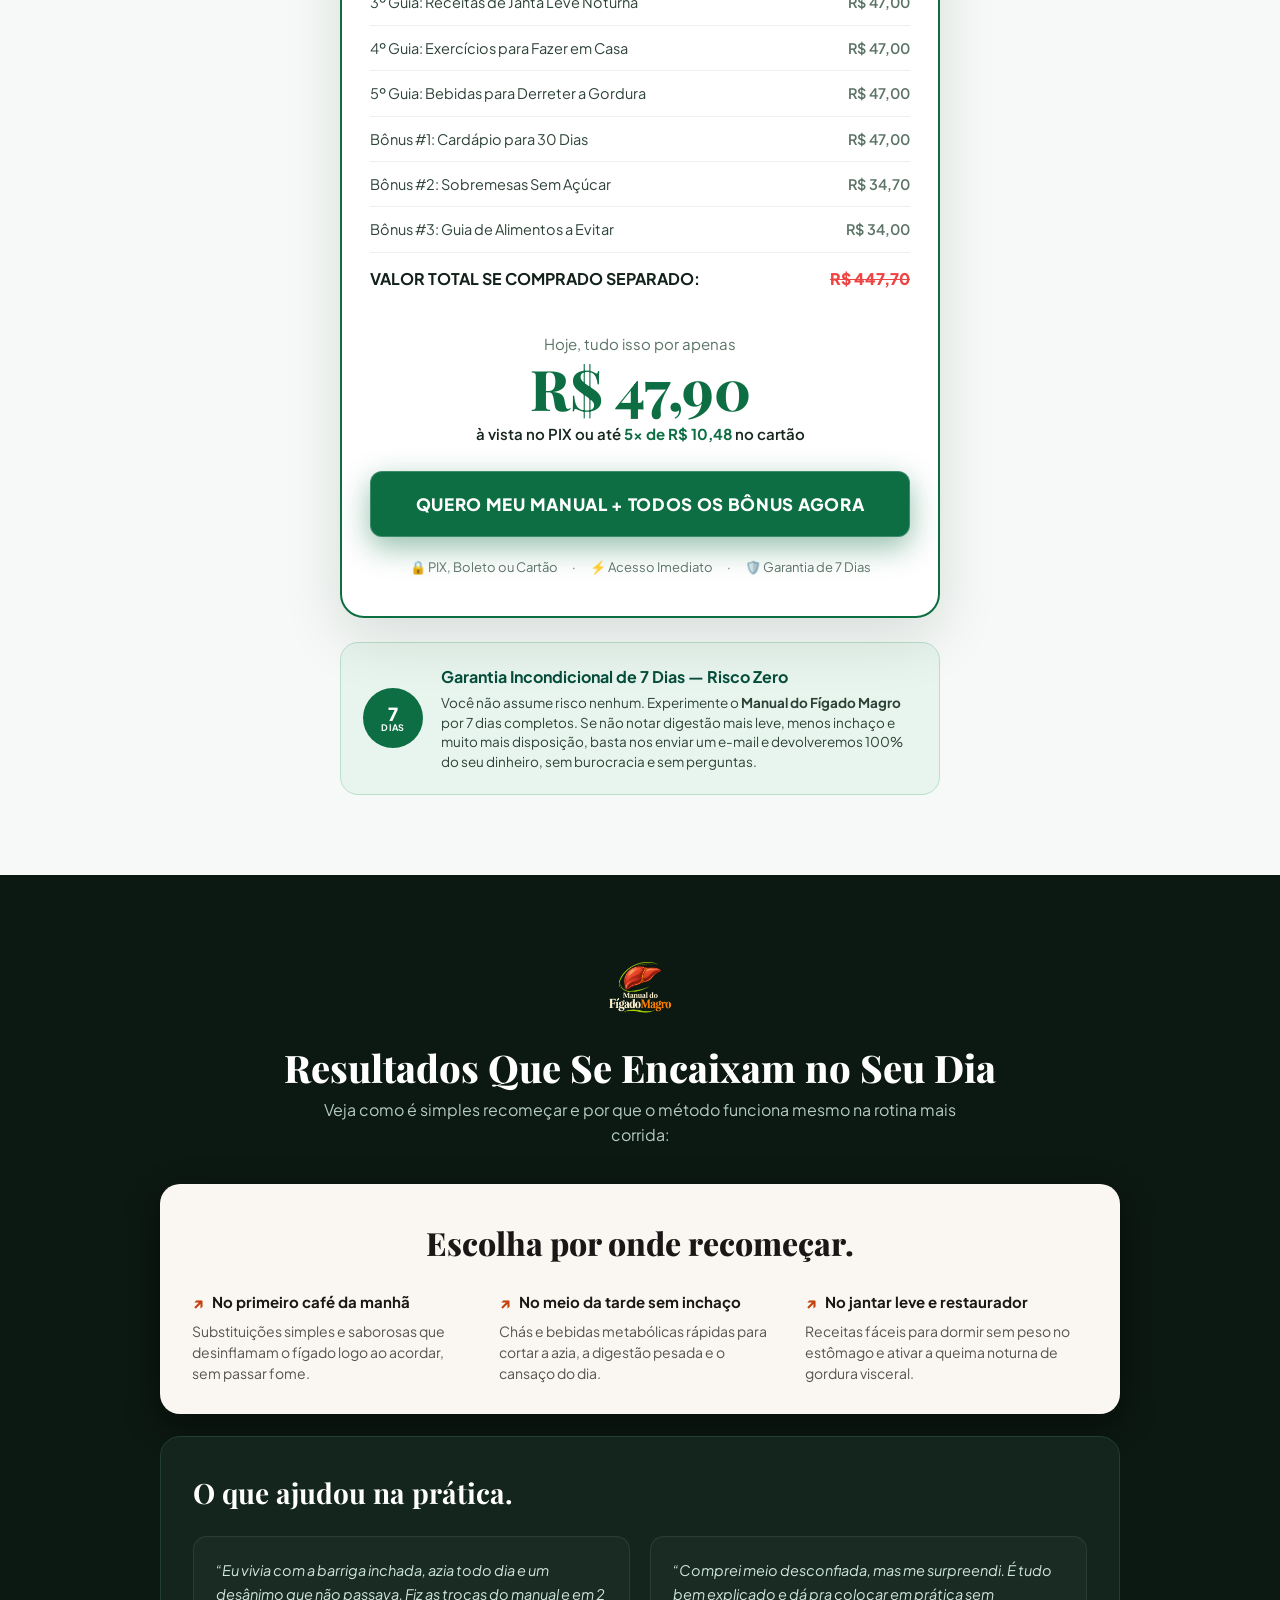
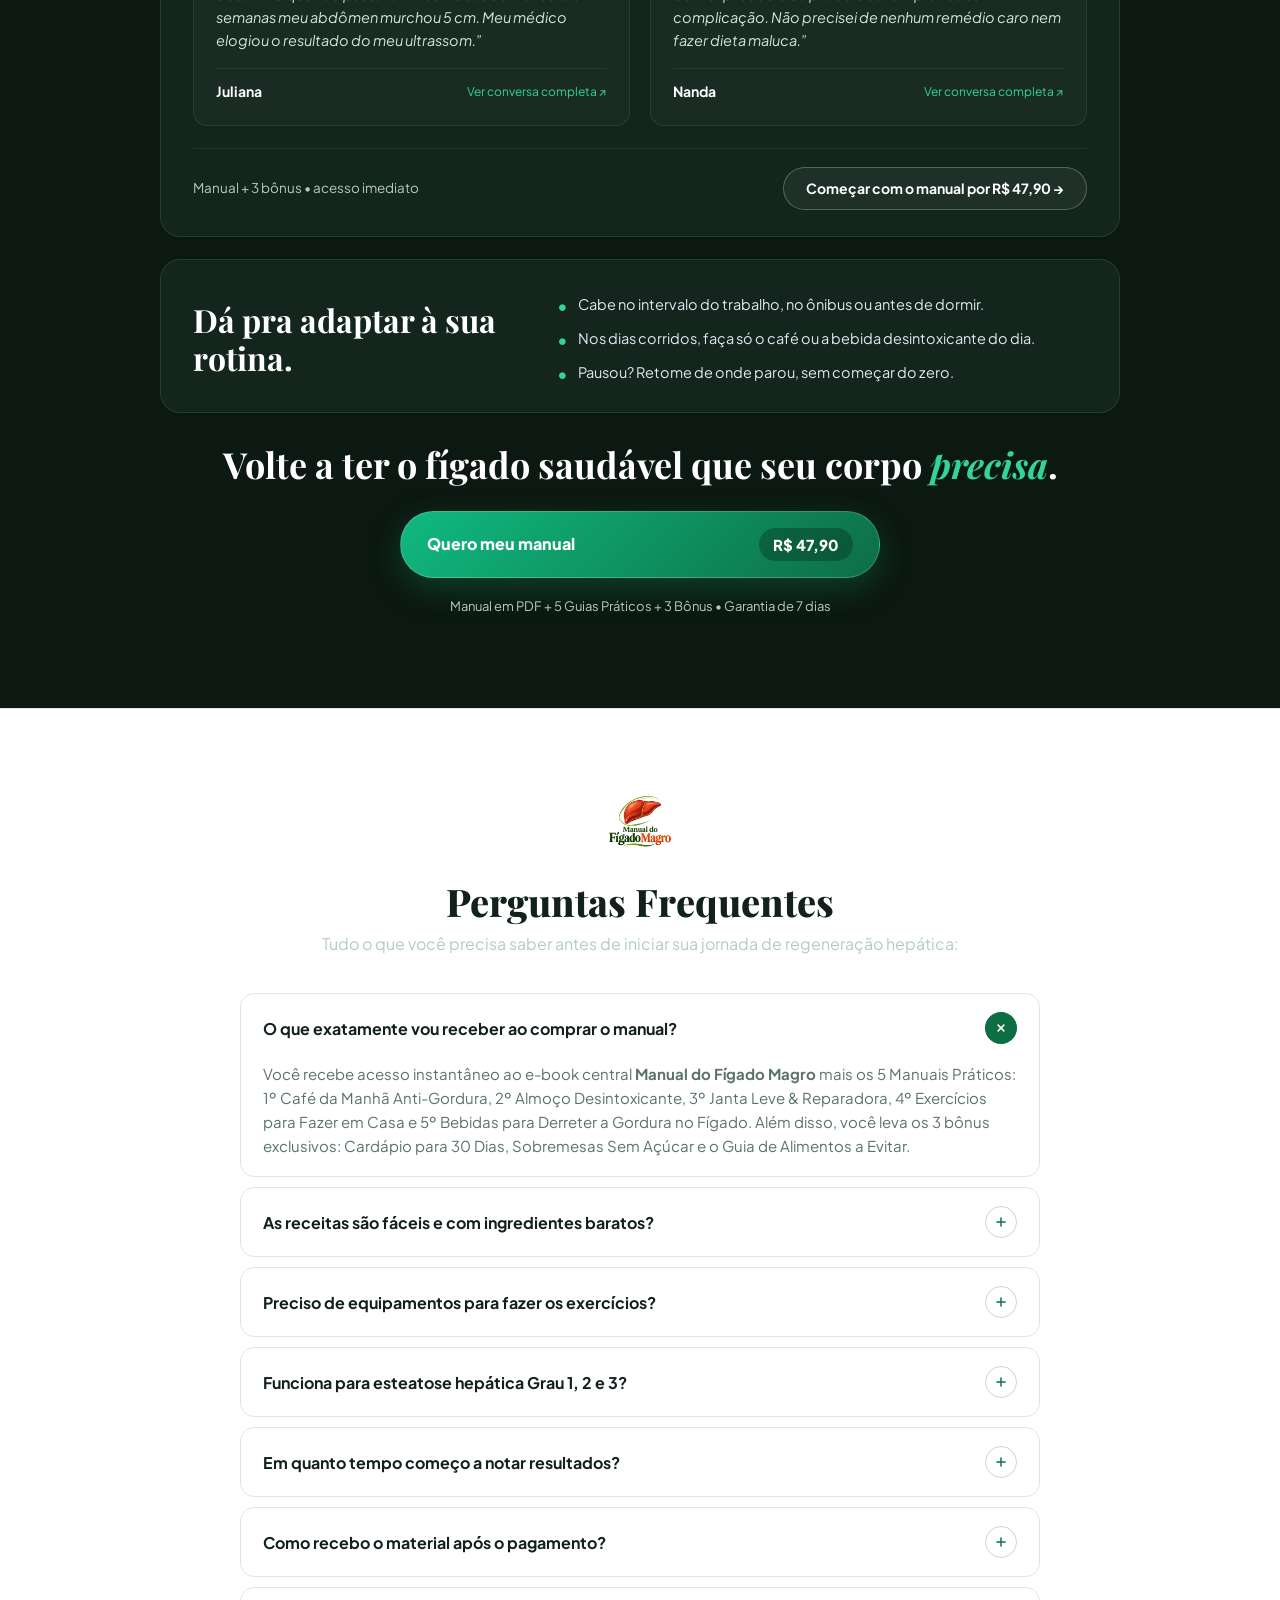
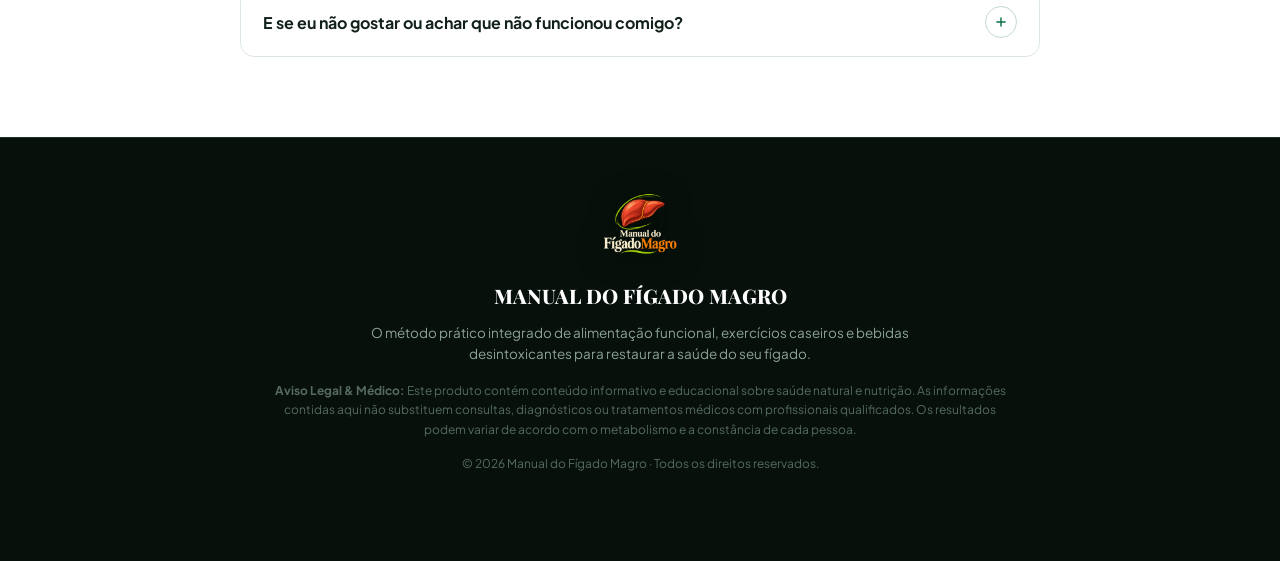
==== commit d79b68b8: "Add files via upload" ====
--- a/site-completo-figado.html
+++ b/site-completo-figado.html
@@ -56,6 +56,8 @@
   font-size: 16px;
   -webkit-text-size-adjust: 100%;
   text-size-adjust: 100%;
+  overflow-x: hidden;
+  width: 100%;
 }
 
 body {
@@ -67,7 +69,13 @@
   -webkit-font-smoothing: antialiased;
   -moz-osx-font-smoothing: grayscale;
   overflow-x: hidden;
+  width: 100%;
   padding-bottom: 0;
+}
+
+button, a, input, select, summary {
+  touch-action: manipulation;
+  -webkit-tap-highlight-color: transparent;
 }
 
 img {
@@ -129,15 +137,7 @@
 }
 
 .eyebrow {
-  font-size: 13px;
-  font-weight: 700;
-  letter-spacing: 0.05em;
-  text-transform: uppercase;
-  color: var(--emerald-bright);
-}
-
-.sec-light .eyebrow {
-  color: var(--primary);
+  display: none !important;
 }
 
 .sec-title {
@@ -580,8 +580,212 @@
 }
 
 /* --------------------------------------------------------------------------
-   MÓDULO 4: RESULTADOS REAIS & PROVA SOCIAL (LIGHT CREAM)
+   NOVO MÓDULO: AMOSTRA DAS RECEITAS (CARROSSEL MARQUEE IMPARÁVEL)
    -------------------------------------------------------------------------- */
+.recipes-preview-section {
+  padding: 76px 0 84px;
+  background: var(--bg-dark);
+  color: var(--ink-light);
+  overflow: hidden;
+  position: relative;
+  border-bottom: 1px solid var(--bg-dark-border);
+}
+
+.marquee-hint-badge {
+  display: inline-flex;
+  align-items: center;
+  gap: 8px;
+  background: rgba(16, 185, 129, 0.12);
+  border: 1px solid rgba(16, 185, 129, 0.35);
+  color: var(--mint-light);
+  font-size: 13px;
+  font-weight: 600;
+  padding: 6px 14px;
+  border-radius: 9999px;
+  margin: 10px auto 0;
+  max-width: 90%;
+}
+
+.pulse-dot {
+  width: 8px;
+  height: 8px;
+  border-radius: 50%;
+  background: var(--emerald-bright);
+  box-shadow: 0 0 10px var(--emerald-bright);
+  flex-shrink: 0;
+  animation: pulse-dot-anim 2s infinite;
+}
+
+@keyframes pulse-dot-anim {
+  0%, 100% { transform: scale(1); opacity: 1; }
+  50% { transform: scale(1.4); opacity: 0.6; }
+}
+
+.recipes-marquee-wrap {
+  width: 100%;
+  overflow: hidden;
+  display: flex;
+  gap: 22px;
+  padding: 24px 0 16px;
+  user-select: none;
+  pointer-events: none; /* Imagens ilustrativas não interativas */
+  mask-image: linear-gradient(to right, transparent 0%, black 5%, black 95%, transparent 100%);
+  -webkit-mask-image: linear-gradient(to right, transparent 0%, black 5%, black 95%, transparent 100%);
+}
+
+.recipes-marquee-group {
+  flex-shrink: 0;
+  display: flex;
+  align-items: stretch;
+  gap: 22px;
+  min-width: 100%;
+  animation: marquee-scroll-left 46s linear infinite;
+  will-change: transform;
+}
+
+@keyframes marquee-scroll-left {
+  from {
+    transform: translateX(0);
+  }
+  to {
+    transform: translateX(calc(-100% - 22px));
+  }
+}
+
+.recipe-card {
+  width: 250px;
+  flex-shrink: 0;
+  background: var(--bg-dark-card);
+  border: 1px solid var(--bg-dark-border);
+  border-radius: 18px;
+  padding: 12px;
+  display: flex;
+  flex-direction: column;
+  gap: 8px;
+  box-shadow: 0 12px 30px rgba(0, 0, 0, 0.45);
+}
+
+.recipe-card-badge {
+  display: inline-block;
+  align-self: flex-start;
+  background: #173024;
+  color: var(--mint-light);
+  border: 1px solid #284C3A;
+  font-size: 11px;
+  font-weight: 800;
+  text-transform: uppercase;
+  padding: 3px 9px;
+  border-radius: 9999px;
+  letter-spacing: 0.04em;
+}
+
+.recipe-card-img-wrap {
+  position: relative;
+  width: 100%;
+  aspect-ratio: 420 / 594;
+  border-radius: 12px;
+  overflow: hidden;
+  background: #FFFFFF;
+  box-shadow: 0 8px 22px rgba(0, 0, 0, 0.35);
+}
+
+.recipe-page-img {
+  width: 100%;
+  height: 100%;
+  object-fit: cover;
+  object-position: top center;
+  display: block;
+}
+
+/* --------------------------------------------------------------------------
+   MÓDULO 4: RESULTADOS REAIS & PROVA SOCIAL (CARROSSEL HORIZONTAL)
+   -------------------------------------------------------------------------- */
+.testimonials-carousel {
+  position: relative;
+  width: 100%;
+}
+
+.testimonials-carousel .car-head {
+  display: flex;
+  justify-content: space-between;
+  align-items: center;
+  gap: 12px;
+  margin-bottom: 16px;
+}
+
+.testimonials-carousel .car-hint {
+  font-size: 13.5px;
+  color: var(--muted-dark);
+  font-weight: 600;
+  display: inline-flex;
+  align-items: center;
+  gap: 8px;
+}
+
+.testimonials-carousel .car-hint::before {
+  content: '';
+  display: inline-block;
+  width: 8px;
+  height: 8px;
+  border-radius: 50%;
+  background: var(--emerald-bright);
+  box-shadow: 0 0 0 3px rgba(16, 185, 129, 0.2);
+}
+
+.testimonials-carousel .car-nav {
+  display: flex;
+  align-items: center;
+  gap: 10px;
+  font-size: 13px;
+  font-weight: 700;
+  color: var(--muted-dark);
+  white-space: nowrap;
+}
+
+.testimonials-carousel .car-btn {
+  width: 44px;
+  height: 44px;
+  border-radius: 50%;
+  background: #FFFFFF;
+  border: 1.5px solid #D1E5DC;
+  color: var(--primary);
+  display: flex;
+  align-items: center;
+  justify-content: center;
+  cursor: pointer;
+  transition: all 0.2s ease;
+  box-shadow: 0 4px 12px rgba(12, 24, 18, 0.05);
+}
+
+.testimonials-carousel .car-btn:hover:not(:disabled) {
+  background: var(--primary);
+  color: #FFFFFF;
+  border-color: var(--primary);
+  transform: translateY(-2px);
+  box-shadow: 0 8px 18px rgba(6, 78, 59, 0.2);
+}
+
+.testimonials-carousel .car-btn:disabled {
+  opacity: 0.35;
+  cursor: default;
+  transform: none;
+}
+
+.testimonials-carousel .results-track {
+  overflow-x: auto;
+  scroll-snap-type: x mandatory;
+  scroll-behavior: smooth;
+  scrollbar-width: none;
+  -webkit-overflow-scrolling: touch;
+  display: flex;
+  gap: 20px;
+  padding: 6px 4px 22px;
+}
+
+.testimonials-carousel .results-track::-webkit-scrollbar {
+  display: none;
+}
+
 .results-grid {
   display: grid;
   grid-template-columns: repeat(auto-fit, minmax(290px, 1fr));
@@ -592,7 +796,7 @@
   background: #FFFFFF;
   border: 1px solid var(--bg-light-border);
   border-radius: 20px;
-  padding: 16px;
+  padding: 18px;
   box-shadow: 0 10px 30px rgba(12, 24, 18, 0.05);
   display: flex;
   flex-direction: column;
@@ -600,6 +804,10 @@
   gap: 14px;
   transition: transform 0.2s ease, box-shadow 0.2s ease;
   position: relative;
+  flex: 0 0 calc(33.333% - 14px);
+  min-width: 310px;
+  max-width: 360px;
+  scroll-snap-align: start;
 }
 
 .result-card:hover {
@@ -2038,63 +2246,748 @@
 }
 
 /* --------------------------------------------------------------------------
-   RESPONSIVIDADE (MEDIA QUERIES)
+   RESPONSIVIDADE (MEDIA QUERIES - 100% MOBILE-FIRST UX)
    -------------------------------------------------------------------------- */
 @media (max-width: 860px) {
-  .protocol-grid, .palma-grid {
+  .protocol-grid, 
+  .palma-grid {
     grid-template-columns: 1fr;
     gap: 28px;
   }
-  .protocol-img, .palma-photo {
+  .protocol-img-card,
+  .protocol-img, 
+  .palma-photo {
     max-width: 320px;
+    margin: 0 auto;
+  }
+  .protocol-body,
+  .palma-content {
+    text-align: left;
+  }
+  .result-card {
+    flex: 0 0 calc(50% - 10px);
+    min-width: 280px;
   }
 }
 
 @media (max-width: 768px) {
+  /* Seções e Espaçamentos Verticais mais Confortáveis no Mobile */
+  .sec-dark,
+  .sec-light,
+  .compare-section,
+  .prints-section,
+  .offer-section,
+  .po-section,
+  .faq-section {
+    padding: 48px 16px;
+  }
+
+  .container,
+  .container-narrow {
+    padding-left: 0;
+    padding-right: 0;
+    width: 100%;
+  }
+
+  /* Cabeçalhos de Seção */
+  .sec-head {
+    margin-bottom: 24px;
+    gap: 6px;
+  }
+
+  .sec-brand-seal {
+    width: 52px;
+    height: 52px;
+    margin-bottom: 10px;
+  }
+
+  .eyebrow {
+    font-size: 11.5px;
+    letter-spacing: 0.04em;
+  }
+
+  .sec-title {
+    font-size: clamp(23px, 6vw, 29px);
+    line-height: 1.22;
+  }
+
+  .sec-sub {
+    font-size: 15px;
+    line-height: 1.5;
+  }
+
+  /* ---------------- Módulo 1: Hero Section ---------------- */
   .hero-section {
-    padding: 48px 16px 64px;
-  }
+    padding: 38px 16px 46px;
+  }
+
   .hero-grid {
-    gap: 36px;
-  }
-  .po-tri-grid, .po-dep-grid, .po-rotina-flex {
+    flex-direction: column;
+    gap: 26px;
+    align-items: center;
+  }
+
+  .hero-content {
+    flex: 1 1 100%;
+    width: 100%;
+    gap: 18px;
+    text-align: center;
+  }
+
+  .hero-title {
+    font-size: clamp(26px, 7.5vw, 36px);
+    line-height: 1.18;
+    text-align: center;
+  }
+
+  .hero-sub {
+    font-size: 15.5px;
+    line-height: 1.55;
+    text-align: center;
+    max-width: 100%;
+  }
+
+  .hero-actions {
+    width: 100%;
+    align-items: stretch;
+    gap: 14px;
+  }
+
+  .hero-actions .btn-cta {
+    width: 100%;
+    max-width: 100%;
+  }
+
+  .hero-security {
+    justify-content: center;
+    gap: 8px 14px;
+    font-size: 12px;
+  }
+
+  .hero-mockup-wrap {
+    flex: 1 1 100%;
+    width: 100%;
+    max-width: 300px;
+    margin: 4px auto 0;
+  }
+
+  .hero-mockup {
+    width: 100%;
+    max-width: 280px;
+    border-radius: 14px;
+  }
+
+  /* ---------------- Módulo 2: O que o Manual vai fazer ---------------- */
+  .protocol-img-card {
+    max-width: 300px;
+    border-radius: 16px;
+  }
+
+  .protocol-body p {
+    font-size: 15px;
+    line-height: 1.6;
+  }
+
+  /* ---------------- Módulo 3: Os 5 Guias Práticos ---------------- */
+  .guides-grid {
     grid-template-columns: 1fr;
     gap: 18px;
-  }
+    margin-top: 20px;
+  }
+
+  .guide-card {
+    padding: 22px 18px;
+    border-radius: 18px;
+    align-items: center;
+    text-align: center;
+  }
+
+  .guide-badge {
+    align-self: center;
+  }
+
+  .guide-cover {
+    max-width: 180px;
+  }
+
+  .guide-card-title {
+    font-size: 18px;
+  }
+
+  .guide-card-desc {
+    font-size: 14px;
+    line-height: 1.5;
+  }
+
+  /* ---------------- NOVO MÓDULO: Amostra das Receitas (Marquee Mobile) ---------------- */
+  .recipes-preview-section {
+    padding: 48px 0 52px;
+  }
+
+  .recipes-marquee-wrap {
+    gap: 16px;
+    padding: 18px 0 14px;
+    mask-image: linear-gradient(to right, transparent 0%, black 6%, black 94%, transparent 100%);
+    -webkit-mask-image: linear-gradient(to right, transparent 0%, black 6%, black 94%, transparent 100%);
+  }
+
+  .recipes-marquee-group {
+    gap: 16px;
+    animation: marquee-scroll-left-mobile 36s linear infinite;
+  }
+
+  @keyframes marquee-scroll-left-mobile {
+    from {
+      transform: translateX(0);
+    }
+    to {
+      transform: translateX(calc(-100% - 16px));
+    }
+  }
+
+  .recipe-card {
+    width: 210px;
+    padding: 12px;
+    border-radius: 16px;
+    gap: 8px;
+  }
+
+  .recipe-card-badge {
+    font-size: 10px;
+    padding: 2px 7px;
+  }
+
+  .marquee-hint-badge {
+    font-size: 11.5px;
+    padding: 5px 12px;
+  }
+
+  /* ---------------- Módulo 4: Resultados Reais (Carrossel Mobile) ---------------- */
+  .testimonials-carousel .car-head {
+    margin-bottom: 12px;
+  }
+
+  .testimonials-carousel .car-hint {
+    font-size: 12px;
+  }
+
+  .testimonials-carousel .car-btn {
+    width: 38px;
+    height: 38px;
+  }
+
+  .testimonials-carousel .results-track {
+    gap: 14px;
+    padding: 4px 2px 18px;
+  }
+
+  .result-card {
+    flex: 0 0 85%;
+    max-width: 310px;
+    scroll-snap-align: center;
+    padding: 16px;
+    border-radius: 18px;
+  }
+
+  .result-photo-wrap {
+    aspect-ratio: 4 / 5;
+    max-height: 380px;
+  }
+
+  .result-text {
+    font-size: 14px;
+    line-height: 1.55;
+  }
+
+  /* ---------------- Módulo 5: Bônus Exclusivos ---------------- */
+  .bonuses-grid {
+    grid-template-columns: 1fr;
+    gap: 18px;
+    margin-top: 22px;
+  }
+
+  .bonus-card {
+    padding: 22px 18px;
+    border-radius: 18px;
+    align-items: center;
+    text-align: center;
+  }
+
+  .bonus-badge {
+    align-self: center;
+  }
+
+  .bonus-img {
+    max-width: 180px;
+  }
+
+  .bonus-card h4 {
+    font-size: 18px;
+  }
+
+  /* ---------------- Módulo 6: Prints WhatsApp (Carrossel) ---------------- */
+  .prints-section {
+    padding: 44px 14px;
+  }
+
+  .s170 {
+    border-radius: 20px;
+  }
+
+  .s171 {
+    padding: 26px 16px 20px;
+    gap: 18px;
+  }
+
+  .car2 .car-head {
+    margin-bottom: 10px;
+  }
+
+  .car2 .s174 {
+    border-radius: 14px;
+  }
+
+  .car2 .s175 {
+    aspect-ratio: unset;
+    max-height: 460px;
+    object-fit: contain;
+    background: #EFEAE2;
+  }
+
+  .car2 .s176 {
+    font-size: 15px;
+    padding: 14px 16px 10px;
+  }
+
+  .s177 {
+    padding: 12px 16px;
+    flex-wrap: wrap;
+    gap: 10px;
+  }
+
+  .s181 {
+    width: 100%;
+    justify-content: center;
+    padding: 9px 14px;
+  }
+
+  .s182 {
+    padding: 16px 14px;
+    flex-direction: column;
+    align-items: stretch;
+    text-align: center;
+    gap: 12px;
+  }
+
+  .s183 {
+    font-size: 12.5px;
+  }
+
+  .s184 {
+    min-width: unset;
+    width: 100%;
+    padding: 14px 18px;
+    font-size: 15px;
+  }
+
+  /* ---------------- Módulo 7: Entrega Digital ---------------- */
+  .delivery-grid {
+    grid-template-columns: 1fr;
+    gap: 14px;
+    margin-top: 22px;
+  }
+
+  .delivery-card {
+    padding: 18px 16px;
+    border-radius: 16px;
+    gap: 8px;
+  }
+
+  .delivery-card h3 {
+    font-size: 18px;
+  }
+
+  .delivery-card p {
+    font-size: 13.5px;
+  }
+
+  /* ---------------- Módulo 8: Cabe na Palma da Mão ---------------- */
+  .palma-grid {
+    grid-template-columns: 1fr;
+    gap: 22px;
+  }
+
+  .palma-photo {
+    max-width: 280px;
+    margin: 0 auto;
+    border-radius: 16px;
+  }
+
+  .palma-content {
+    display: flex;
+    flex-direction: column;
+    gap: 14px;
+  }
+
+  .palma-content p {
+    font-size: 15px;
+    line-height: 1.6;
+    margin: 0;
+  }
+
+  .palma-content .btn-cta {
+    width: 100%;
+    max-width: 100%;
+    margin-top: 8px;
+  }
+
+  /* ---------------- Módulo 9: Detalhes dos Bônus ---------------- */
+  .bonus-detail-grid {
+    grid-template-columns: 1fr;
+    gap: 18px;
+    margin-top: 22px;
+  }
+
+  .bd-card {
+    padding: 22px 18px;
+    border-radius: 18px;
+  }
+
+  .bd-cover {
+    max-width: 180px;
+  }
+
+  .bd-card h4 {
+    font-size: 18px;
+  }
+
+  .bd-card p {
+    font-size: 14px;
+    line-height: 1.5;
+  }
+
+  /* ---------------- Módulo 10: Oferta Principal ---------------- */
+  .offer-section {
+    padding: 44px 14px;
+  }
+
+  .offer-master-card {
+    padding: 26px 16px;
+    border-radius: 20px;
+    gap: 16px;
+  }
+
+  .offer-title {
+    font-size: 22px;
+    line-height: 1.22;
+  }
+
+  .offer-cover {
+    max-width: 240px;
+    border-radius: 14px;
+  }
+
+  .offer-table {
+    margin-top: 4px;
+  }
+
+  .offer-row {
+    font-size: 13.5px;
+    padding: 8px 0;
+    gap: 10px;
+  }
+
+  .offer-row-total {
+    font-size: 14px;
+    padding: 12px 0;
+    flex-wrap: wrap;
+    gap: 4px 8px;
+  }
+
+  .offer-price-box {
+    margin: 2px 0;
+  }
+
+  .offer-price-label {
+    font-size: 14px;
+  }
+
+  .offer-price-main {
+    font-size: clamp(38px, 11vw, 50px);
+    line-height: 1.05;
+  }
+
+  .offer-price-inst {
+    font-size: 13.5px;
+  }
+
+  .offer-security-strip {
+    font-size: 12px;
+    gap: 6px 10px;
+  }
+
+  .guarantee-wrap {
+    flex-direction: column;
+    text-align: center;
+    padding: 20px 16px;
+    border-radius: 16px;
+    gap: 12px;
+  }
+
+  .guarantee-badge {
+    width: 56px;
+    height: 56px;
+    font-size: 17px;
+  }
+
+  .guarantee-text h4 {
+    font-size: 15px;
+  }
+
+  .guarantee-text p {
+    font-size: 13px;
+    line-height: 1.45;
+  }
+
+  /* ---------------- Módulo 11: Resultados / Pós-Oferta ---------------- */
+  .po-section {
+    padding: 44px 16px;
+  }
+
+  .po-recomecar,
+  .po-depoimentos,
+  .po-rotina {
+    padding: 22px 16px;
+    border-radius: 18px;
+  }
+
+  .po-title-serif {
+    font-size: 22px;
+    margin-bottom: 18px;
+  }
+
+  .po-tri-grid,
+  .po-dep-grid,
+  .po-rotina-flex {
+    grid-template-columns: 1fr;
+    gap: 16px;
+  }
+
+  .po-box-title {
+    font-size: 20px;
+    margin-bottom: 16px;
+  }
+
+  .po-dep-card {
+    padding: 16px 14px;
+    border-radius: 12px;
+  }
+
+  .po-dep-text {
+    font-size: 14px;
+  }
+
   .po-dep-bar {
     flex-direction: column;
     align-items: stretch;
     text-align: center;
-  }
+    gap: 10px;
+    padding-top: 14px;
+  }
+
+  .po-dep-summary {
+    font-size: 13px;
+  }
+
   .po-btn-outline {
     width: 100%;
-  }
-  .po-recomecar, .po-depoimentos, .po-rotina {
-    padding: 24px 20px;
-  }
+    text-align: center;
+    padding: 12px 16px;
+    font-size: 13.5px;
+  }
+
+  .po-rotina-title {
+    font-size: 20px;
+  }
+
+  .po-bullets li {
+    font-size: 14px;
+  }
+
+  .po-final-block {
+    padding: 18px 8px 8px;
+    gap: 14px;
+  }
+
+  .po-final-heading {
+    font-size: 22px;
+    line-height: 1.25;
+  }
+
   .po-final-btn {
-    padding: 14px 20px;
-    gap: 18px;
-  }
-  .guarantee-wrap {
-    flex-direction: column;
+    width: 100%;
+    max-width: 100%;
+    justify-content: center;
+    gap: 14px;
+    padding: 14px 16px;
+    font-size: 15px;
+  }
+
+  .po-final-text {
+    font-size: 15px;
+  }
+
+  .po-final-price {
+    font-size: 13.5px;
+    padding: 4px 10px;
+  }
+
+  .po-final-micro {
+    font-size: 12px;
+  }
+
+  /* ---------------- Módulo 12: FAQ ---------------- */
+  .faq-section {
+    padding: 44px 16px;
+  }
+
+  .faq-item {
+    border-radius: 12px;
+  }
+
+  .faq-q {
+    padding: 14px 16px;
+    font-size: 14.5px;
+    gap: 10px;
+  }
+
+  .faq-icon {
+    width: 28px;
+    height: 28px;
+  }
+
+  .faq-a {
+    padding: 0 16px 14px;
+  }
+
+  .faq-a p {
+    font-size: 13.5px;
+    line-height: 1.55;
+  }
+
+  /* ---------------- Módulo 13: Rodapé ---------------- */
+  .footer {
+    padding: 38px 16px 48px;
+  }
+
+  .footer-mockup-logo {
+    max-width: 56px;
+    margin-bottom: 10px;
+  }
+
+  .footer-brand {
+    font-size: 17px;
+  }
+
+  .footer-desc {
+    font-size: 13px;
+    line-height: 1.5;
+  }
+
+  .footer-disclaimer {
+    font-size: 11px;
+    line-height: 1.55;
+  }
+
+  .footer-copy {
+    font-size: 11px;
+  }
+
+  /* ---------------- Botões Gerais (Thumb-Friendly Full Width) ---------------- */
+  .btn-cta {
+    width: 100%;
+    max-width: 100%;
+    display: flex;
+    justify-content: center;
+    align-items: center;
     text-align: center;
-  }
-  .prints-section {
-    padding: 56px 16px;
-  }
-  .s171 {
-    padding: 32px 18px 24px;
-  }
-  .s182 {
-    padding: 18px;
-    flex-direction: column;
-    align-items: stretch;
-    text-align: center;
-  }
-  .s184 {
-    min-width: unset;
-    width: 100%;
+    padding: 16px 18px;
+    font-size: 15.5px;
+    min-height: 52px;
+    border-radius: 14px;
+    box-sizing: border-box;
+  }
+
+  .btn-cta:active,
+  .po-final-btn:active,
+  .s184:active,
+  .po-btn-outline:active {
+    transform: scale(0.98);
+  }
+}
+
+/* ==========================================================================
+   BREAKPOINT: SMARTPHONES COMPACTOS (<= 420px)
+   ========================================================================== */
+@media (max-width: 420px) {
+  .hero-title {
+    font-size: 25px;
+  }
+
+  .hero-sub {
+    font-size: 14.5px;
+  }
+
+  .btn-cta {
+    font-size: 14.5px;
+    padding: 15px 14px;
+  }
+
+  .offer-title {
+    font-size: 20px;
+  }
+
+  .offer-price-main {
+    font-size: 38px;
+  }
+
+  .offer-row {
+    font-size: 12.5px;
+  }
+
+  .offer-row-total {
+    font-size: 13px;
+  }
+
+  .bd-anchor-original {
+    font-size: 12px;
+  }
+
+  .bd-anchor-price {
+    font-size: 13px;
+  }
+
+  .bd-anchor-today {
+    font-size: 12px;
+  }
+
+  .bd-anchor-badge {
+    font-size: 11.5px;
+    padding: 2px 7px;
+  }
+
+  .po-final-btn {
+    font-size: 14px;
+    padding: 12px 14px;
+  }
+
+  .result-card {
+    flex: 0 0 88%;
+    max-width: 290px;
+  }
+
+  .po-final-price {
+    font-size: 12.5px;
   }
 }
 
@@ -2162,7 +3055,6 @@
       <div class="container">
         <div class="sec-head">
           <img src="images/mockup-verde-escuro.png" alt="Selo Oficial Manual do Fígado Magro" class="sec-brand-seal" loading="lazy">
-          <span class="eyebrow">01 / A Transformação</span>
           <h2 class="sec-title" id="h-protocolo">O que o Manual vai fazer</h2>
           <p class="sec-sub">Entenda como o método atua no seu organismo para reverter a sobrecarga de gordura e devolver a vitalidade natural do seu fígado passo a passo.</p>
         </div>
@@ -2194,7 +3086,6 @@
       <div class="container">
         <div class="sec-head">
           <img src="images/mockup-letras-claras.png" alt="Manual do Fígado Magro" class="sec-brand-seal" loading="lazy">
-          <span class="eyebrow">02 / Os 5 Guias Práticos</span>
           <h2 class="sec-title" id="h-volumes">Um Ecossistema Completo de Desintoxicação</h2>
           <p class="sec-sub">Tudo estruturado passo a passo, direto ao ponto. Cinco guias independentes e integrados que cobrem cada momento do seu dia:</p>
         </div>
@@ -2305,69 +3196,309 @@
     </section>
 
     <!-- ========================================================================
+         NOVO MÓDULO: AMOSTRA DAS RECEITAS / CARROSSEL CONTÍNUO IMPARÁVEL (DARK FOREST)
+         ======================================================================== -->
+    <section class="sec-dark recipes-preview-section" id="amostra-receitas" aria-labelledby="h-amostra-receitas">
+      <div class="container">
+        <div class="sec-head">
+          <img src="images/mockup-letras-claras.png" alt="Selo Oficial Manual do Fígado Magro" class="sec-brand-seal" loading="lazy">
+          <h2 class="sec-title" id="h-amostra-receitas" style="color:#FFFFFF;">Veja Como as Receitas São Por Dentro</h2>
+          <p class="sec-sub">Páginas reais do material que você vai receber no celular. Tudo ilustrado passo a passo, com ingredientes baratos e preparo de 5 a 20 minutos:</p>
+          <div class="marquee-hint-badge">
+            <span class="pulse-dot"></span>
+            <span>Amostras ilustrativas dos 5 e-books • Deslizando automaticamente</span>
+          </div>
+        </div>
+      </div>
+
+      <!-- Marquee Infinito Imparável (Passa automaticamente da direita para a esquerda) -->
+      <div class="recipes-marquee-wrap" aria-roledescription="carrossel contínuo de receitas" aria-label="Amostra de páginas das receitas do Manual">
+        <!-- Grupo 1 -->
+        <div class="recipes-marquee-group">
+          <!-- 1: Café - Omelete -->
+          <div class="recipe-card">
+            <span class="recipe-card-badge">☕ Café da Manhã</span>
+            <div class="recipe-card-img-wrap">
+              <img src="images/receita-cafe-omelete.jpg" alt="Receita de Café da Manhã: Omelete de espinafre e tomate" class="recipe-page-img" loading="lazy">
+            </div>
+          </div>
+
+          <!-- 2: Café - Crepioca -->
+          <div class="recipe-card">
+            <span class="recipe-card-badge">☕ Café da Manhã</span>
+            <div class="recipe-card-img-wrap">
+              <img src="images/receita-cafe-crepioca.jpg" alt="Receita de Café da Manhã: Crepioca de queijo branco e orégano" class="recipe-page-img" loading="lazy">
+            </div>
+          </div>
+
+          <!-- 3: Almoço - Salada -->
+          <div class="recipe-card">
+            <span class="recipe-card-badge">🥗 Almoço</span>
+            <div class="recipe-card-img-wrap">
+              <img src="images/receita-almoco-salada.jpg" alt="Receita de Almoço: Salada de grão-de-bico com frango" class="recipe-page-img" loading="lazy">
+            </div>
+          </div>
+
+          <!-- 4: Almoço - Frango ao Forno -->
+          <div class="recipe-card">
+            <span class="recipe-card-badge">🥗 Almoço</span>
+            <div class="recipe-card-img-wrap">
+              <img src="images/receita-almoco-frango.jpg" alt="Receita de Almoço: Frango ao forno com batata e cenoura" class="recipe-page-img" loading="lazy">
+            </div>
+          </div>
+
+          <!-- 5: Jantar - Bowl de Quinoa -->
+          <div class="recipe-card">
+            <span class="recipe-card-badge">🍲 Jantar</span>
+            <div class="recipe-card-img-wrap">
+              <img src="images/receita-janta-quinoa.jpg" alt="Receita de Jantar: Bowl de quinoa, grão-de-bico e folhas" class="recipe-page-img" loading="lazy">
+            </div>
+          </div>
+
+          <!-- 6: Jantar - Abobrinha Recheada -->
+          <div class="recipe-card">
+            <span class="recipe-card-badge">🍲 Jantar</span>
+            <div class="recipe-card-img-wrap">
+              <img src="images/receita-janta-abobrinha.jpg" alt="Receita de Jantar: Abobrinha recheada com frango" class="recipe-page-img" loading="lazy">
+            </div>
+          </div>
+
+          <!-- 7: Jantar - Peixe Ensopado -->
+          <div class="recipe-card">
+            <span class="recipe-card-badge">🍲 Jantar</span>
+            <div class="recipe-card-img-wrap">
+              <img src="images/receita-janta-peixe.jpg" alt="Receita de Jantar: Peixe ensopado com legumes" class="recipe-page-img" loading="lazy">
+            </div>
+          </div>
+
+          <!-- 8: Bebidas - Suco Cenoura Laranja -->
+          <div class="recipe-card">
+            <span class="recipe-card-badge">🍹 Bebidas</span>
+            <div class="recipe-card-img-wrap">
+              <img src="images/receita-bebida-cenoura.jpg" alt="Receita de Bebidas: Bebida de Cenoura com Laranja" class="recipe-page-img" loading="lazy">
+            </div>
+          </div>
+
+          <!-- 9: Bebidas - Chá Gelado de Limão -->
+          <div class="recipe-card">
+            <span class="recipe-card-badge">🍹 Bebidas</span>
+            <div class="recipe-card-img-wrap">
+              <img src="images/receita-bebida-cha.jpg" alt="Receita de Bebidas: Chá Gelado de Limão sem Açúcar" class="recipe-page-img" loading="lazy">
+            </div>
+          </div>
+        </div>
+
+        <!-- Grupo 2 (Duplicado para loop infinito sem interrupções) -->
+        <div class="recipes-marquee-group" aria-hidden="true">
+          <!-- 1: Café - Omelete -->
+          <div class="recipe-card">
+            <span class="recipe-card-badge">☕ Café da Manhã</span>
+            <div class="recipe-card-img-wrap">
+              <img src="images/receita-cafe-omelete.jpg" alt="Receita de Café da Manhã: Omelete de espinafre e tomate" class="recipe-page-img" loading="lazy">
+            </div>
+          </div>
+
+          <!-- 2: Café - Crepioca -->
+          <div class="recipe-card">
+            <span class="recipe-card-badge">☕ Café da Manhã</span>
+            <div class="recipe-card-img-wrap">
+              <img src="images/receita-cafe-crepioca.jpg" alt="Receita de Café da Manhã: Crepioca de queijo branco e orégano" class="recipe-page-img" loading="lazy">
+            </div>
+          </div>
+
+          <!-- 3: Almoço - Salada -->
+          <div class="recipe-card">
+            <span class="recipe-card-badge">🥗 Almoço</span>
+            <div class="recipe-card-img-wrap">
+              <img src="images/receita-almoco-salada.jpg" alt="Receita de Almoço: Salada de grão-de-bico com frango" class="recipe-page-img" loading="lazy">
+            </div>
+          </div>
+
+          <!-- 4: Almoço - Frango ao Forno -->
+          <div class="recipe-card">
+            <span class="recipe-card-badge">🥗 Almoço</span>
+            <div class="recipe-card-img-wrap">
+              <img src="images/receita-almoco-frango.jpg" alt="Receita de Almoço: Frango ao forno com batata e cenoura" class="recipe-page-img" loading="lazy">
+            </div>
+          </div>
+
+          <!-- 5: Jantar - Bowl de Quinoa -->
+          <div class="recipe-card">
+            <span class="recipe-card-badge">🍲 Jantar</span>
+            <div class="recipe-card-img-wrap">
+              <img src="images/receita-janta-quinoa.jpg" alt="Receita de Jantar: Bowl de quinoa, grão-de-bico e folhas" class="recipe-page-img" loading="lazy">
+            </div>
+          </div>
+
+          <!-- 6: Jantar - Abobrinha Recheada -->
+          <div class="recipe-card">
+            <span class="recipe-card-badge">🍲 Jantar</span>
+            <div class="recipe-card-img-wrap">
+              <img src="images/receita-janta-abobrinha.jpg" alt="Receita de Jantar: Abobrinha recheada com frango" class="recipe-page-img" loading="lazy">
+            </div>
+          </div>
+
+          <!-- 7: Jantar - Peixe Ensopado -->
+          <div class="recipe-card">
+            <span class="recipe-card-badge">🍲 Jantar</span>
+            <div class="recipe-card-img-wrap">
+              <img src="images/receita-janta-peixe.jpg" alt="Receita de Jantar: Peixe ensopado com legumes" class="recipe-page-img" loading="lazy">
+            </div>
+          </div>
+
+          <!-- 8: Bebidas - Suco Cenoura Laranja -->
+          <div class="recipe-card">
+            <span class="recipe-card-badge">🍹 Bebidas</span>
+            <div class="recipe-card-img-wrap">
+              <img src="images/receita-bebida-cenoura.jpg" alt="Receita de Bebidas: Bebida de Cenoura com Laranja" class="recipe-page-img" loading="lazy">
+            </div>
+          </div>
+
+          <!-- 9: Bebidas - Chá Gelado de Limão -->
+          <div class="recipe-card">
+            <span class="recipe-card-badge">🍹 Bebidas</span>
+            <div class="recipe-card-img-wrap">
+              <img src="images/receita-bebida-cha.jpg" alt="Receita de Bebidas: Chá Gelado de Limão sem Açúcar" class="recipe-page-img" loading="lazy">
+            </div>
+          </div>
+        </div>
+      </div>
+
+      <!-- Botão de Ação -->
+      <div class="container" style="margin-top: 28px; text-align: center; padding: 0 16px;">
+        <a href="#oferta" class="btn-cta" style="max-width: 440px; margin: 0 auto;">Quero ter acesso a todas as receitas</a>
+      </div>
+    </section>
+
+    <!-- ========================================================================
          MÓDULO 4: RESULTADOS REAIS & PROVA SOCIAL (LIGHT CREAM)
          ======================================================================== -->
     <section class="sec-light" id="depoimentos" aria-labelledby="h-depoimentos">
       <div class="container">
         <div class="sec-head">
           <img src="images/mockup-verde-escuro.png" alt="Selo Oficial Manual do Fígado Magro" class="sec-brand-seal" loading="lazy">
-          <span class="eyebrow">03 / Prova Social</span>
           <h2 class="sec-title" id="h-depoimentos">Sorriso de quem teve resultado</h2>
           <p class="sec-sub">Pessoas reais que derreteram a gordura no fígado e se sentem bem novamente:</p>
         </div>
 
-        <div class="results-grid">
-          <!-- Depoimento 1: Marcos -->
-          <div class="result-card">
-            <div class="result-photo-wrap">
-              <img src="images/depoimento-foto-1.jpg" alt="Marcos Aurélio com o Manual do Fígado Magro" class="result-photo" loading="lazy">
-              <span class="result-photo-badge">Aluno Verificado ✓</span>
-            </div>
-            <div class="result-stars">★★★★★</div>
-            <p class="result-text">
-              “No meu último ultrassom, o médico conferiu a tela duas vezes: A gordura no fígado estava em Grau 3 e
-              sumiu completamente! As receitas de almoço são fáceis e as bebidas desincharam minha barriga em 10 dias.
-              Valeu cada centavo!”
-            </p>
-            <div class="result-author">
-              <div class="result-info">
-                <h5>Marcos Aurélio, 54 anos</h5>
+        <div class="carousel testimonials-carousel" aria-roledescription="carrossel" aria-label="Depoimentos de Alunos com Foto">
+          <div class="car-head">
+            <span class="car-hint">Deslize para ver todos os depoimentos</span>
+            <div class="car-nav">
+              <button type="button" class="car-btn car-prev" aria-label="Depoimento anterior">
+                <svg width="20" height="20" viewBox="0 0 24 24" fill="none" stroke="currentColor" stroke-width="2.2" stroke-linecap="round" stroke-linejoin="round" aria-hidden="true">
+                  <path d="M19 12H5"></path><path d="m11 6-6 6 6 6"></path>
+                </svg>
+              </button>
+              <span class="car-count" aria-live="polite">1 de 6</span>
+              <button type="button" class="car-btn car-next" aria-label="Próximo depoimento">
+                <svg width="20" height="20" viewBox="0 0 24 24" fill="none" stroke="currentColor" stroke-width="2.2" stroke-linecap="round" stroke-linejoin="round" aria-hidden="true">
+                  <path d="M5 12h14"></path><path d="m13 6 6 6-6 6"></path>
+                </svg>
+              </button>
+            </div>
+          </div>
+
+          <div class="car-track results-track">
+            <!-- Depoimento 1: Roberto -->
+            <div class="result-card" id="depoimento-1">
+              <div class="result-photo-wrap">
+                <img src="images/depoimento-foto-1.jpg" alt="Roberto Silveira com o Guia Café da Manhã do Manual do Fígado Magro" class="result-photo" loading="lazy">
+                <span class="result-photo-badge">Aluno Verificado ✓</span>
               </div>
-            </div>
-          </div>
-
-          <!-- Depoimento 2: Helena -->
-          <div class="result-card">
-            <div class="result-photo-wrap">
-              <img src="images/depoimento-foto-2.jpg" alt="Helena Miranda com o Manual do Fígado Magro" class="result-photo" loading="lazy">
-              <span class="result-photo-badge">Aluna Verificada ✓</span>
-            </div>
-            <div class="result-stars">★★★★★</div>
-            <p class="result-text">
-              “Eu acordava todos os dias com a boca amarga e sem energia. O guia de café da manhã e os exercícios fáceis
-              mudaram a minha rotina. Hoje durmo a noite inteira sem sentir o refluxo!”
-            </p>
-            <div class="result-author">
-              <div class="result-info">
-                <h5>Helena Miranda, 42 anos</h5>
+              <div class="result-stars">★★★★★</div>
+              <p class="result-text">
+                “Eu acordava todo dia com a boca amarga, peso no estômago e sem disposição para nada. Quando comecei a seguir as receitas do Guia de Café da Manhã, em menos de duas semanas minha energia voltou e o amargor sumiu. No ultrassom recente, o médico confirmou: o fígado desinflamou!”
+              </p>
+              <div class="result-author">
+                <div class="result-info">
+                  <h5>Roberto Silveira, 52 anos</h5>
+                </div>
               </div>
             </div>
-          </div>
-
-          <!-- Depoimento 3: Patrícia -->
-          <div class="result-card">
-            <div class="result-photo-wrap">
-              <img src="images/depoimento-foto-3.jpg" alt="Patrícia Ramos com o Manual do Fígado Magro" class="result-photo" loading="lazy">
-              <span class="result-photo-badge">Aluna Verificada ✓</span>
-            </div>
-            <div class="result-stars">★★★★★</div>
-            <p class="result-text">
-              “Meu TGP estava em 84 e o TGO em 76. Já estava apavorada com medo do fígado piorar. Usei os 5 guias do Manual
-              do Fígado Magro e quando repeti os exames depois de 3 semanas, as taxas normalizaram completamente.”
-            </p>
-            <div class="result-author">
-              <div class="result-info">
-                <h5>Patrícia Ramos, 48 anos</h5>
+
+            <!-- Depoimento 2: Juliana -->
+            <div class="result-card" id="depoimento-2">
+              <div class="result-photo-wrap">
+                <img src="images/depoimento-foto-2.jpg" alt="Juliana Mendes com o Guia de Almoço do Manual do Fígado Magro" class="result-photo" loading="lazy">
+                <span class="result-photo-badge">Aluna Verificada ✓</span>
+              </div>
+              <div class="result-stars">★★★★★</div>
+              <p class="result-text">
+                “Na correria de trânsito e trabalho, eu comia qualquer besteira na rua e meu fígado foi para Grau 2 de esteatose. O Guia de Almoço salvou minha rotina: pratos deliciosos, rápidos e que não pesam na digestão. Minha barriga desinchou muito e perdi 4 kg sem sofrimento!”
+              </p>
+              <div class="result-author">
+                <div class="result-info">
+                  <h5>Juliana Mendes, 41 anos</h5>
+                </div>
+              </div>
+            </div>
+
+            <!-- Depoimento 3: Mariana -->
+            <div class="result-card" id="depoimento-3">
+              <div class="result-photo-wrap">
+                <img src="images/depoimento-foto-3.jpg" alt="Mariana Vasconcelos com o Guia de Bebidas do Manual do Fígado Magro" class="result-photo" loading="lazy">
+                <span class="result-photo-badge">Aluna Verificada ✓</span>
+              </div>
+              <div class="result-stars">★★★★★</div>
+              <p class="result-text">
+                “As bebidas detox do guia são maravilhosas! Troquei sucos de caixinha e refrigerantes pelos chás e infusões que derretem gordura. Em 10 dias a retenção líquida desapareceu e meu TGP, que estava muito elevado, normalizou totalmente no exame de sangue.”
+              </p>
+              <div class="result-author">
+                <div class="result-info">
+                  <h5>Mariana Vasconcelos, 39 anos</h5>
+                </div>
+              </div>
+            </div>
+
+            <!-- Depoimento 4: Patrícia -->
+            <div class="result-card" id="depoimento-4">
+              <div class="result-photo-wrap">
+                <img src="images/depoimento-foto-4.jpg" alt="Patrícia Ramos com o Guia de Almoço do Manual do Fígado Magro" class="result-photo" loading="lazy">
+                <span class="result-photo-badge">Aluna Verificada ✓</span>
+              </div>
+              <div class="result-stars">★★★★★</div>
+              <p class="result-text">
+                “Meu TGP estava em 84 e o TGO em 76. Já estava apavorada com medo do fígado piorar. Usei os 5 guias do Manual do Fígado Magro e quando repeti os exames depois de 3 semanas, as taxas normalizaram completamente. Valeu cada centavo investido!”
+              </p>
+              <div class="result-author">
+                <div class="result-info">
+                  <h5>Patrícia Ramos, 47 anos</h5>
+                </div>
+              </div>
+            </div>
+
+            <!-- Depoimento 5: Carlos Eduardo -->
+            <div class="result-card" id="depoimento-5">
+              <div class="result-photo-wrap">
+                <img src="images/depoimento-foto-5.jpg" alt="Carlos Eduardo com o Guia de Jantar do Manual do Fígado Magro" class="result-photo" loading="lazy">
+                <span class="result-photo-badge">Aluno Verificado ✓</span>
+              </div>
+              <div class="result-stars">★★★★★</div>
+              <p class="result-text">
+                “Eu não conseguia dormir direito por causa do refluxo e daquela queimação após o jantar. As receitas do Guia de Jantar foram perfeitas: pratos leves, saborosos e que desinflamam o organismo à noite. Hoje durmo a noite toda com tranquilidade e sem azia!”
+              </p>
+              <div class="result-author">
+                <div class="result-info">
+                  <h5>Carlos Eduardo, 56 anos</h5>
+                </div>
+              </div>
+            </div>
+
+            <!-- Depoimento 6: Sandra -->
+            <div class="result-card" id="depoimento-6">
+              <div class="result-photo-wrap">
+                <img src="images/depoimento-foto-6.jpg" alt="Sandra Albuquerque com o Guia de Exercícios em Casa do Manual do Fígado Magro" class="result-photo" loading="lazy">
+                <span class="result-photo-badge">Aluna Verificada ✓</span>
+              </div>
+              <div class="result-stars">★★★★★</div>
+              <p class="result-text">
+                “Sempre tive pavor de academia, mas os exercícios de 15 minutos em casa são extremamente práticos. Fazendo na sala e comendo as receitas do manual, a gordura visceral reduziu rápido e me sinto outra pessoa, com muito mais vitalidade e ânimo!”
+              </p>
+              <div class="result-author">
+                <div class="result-info">
+                  <h5>Sandra Albuquerque, 49 anos</h5>
+                </div>
               </div>
             </div>
           </div>
@@ -2382,7 +3513,6 @@
       <div class="container">
         <div class="sec-head">
           <img src="images/mockup-verde-escuro.png" alt="Selo Oficial Manual do Fígado Magro" class="sec-brand-seal" loading="lazy">
-          <span class="eyebrow">04 / Bônus Gratuitos</span>
           <h2 class="sec-title" id="h-bonus">3 Presentes Especiais Liberados Gratuitamente Hoje</h2>
           <p class="sec-sub">Comprando hoje o Manual do Fígado Magro, você garante acesso completo a estes 3 guias complementares sem pagar nenhum centavo a mais:</p>
         </div>
@@ -2425,7 +3555,6 @@
       <div class="s170">
         <div class="s171">
           <div>
-            <span class="eyebrow" style="color:var(--primary); margin-bottom:8px; display:inline-block;">05 / Provas no WhatsApp</span>
             <h2 class="sec-title" id="h-whatsapp" style="color:var(--ink-dark); font-size: clamp(24px, 3.2vw, 32px);">Depoimentos Espontâneos no WhatsApp</h2>
             <p class="prints-sub">Conversas reais enviadas por alunos no dia a dia. Toque na imagem para ampliar em tela cheia:</p>
           </div>
@@ -2529,7 +3658,6 @@
       <div class="container">
         <div class="sec-head">
           <img src="images/mockup-letras-claras.png" alt="Selo Oficial Manual do Fígado Magro" class="sec-brand-seal" loading="lazy">
-          <span class="eyebrow">06 / Entrega & Acesso</span>
           <h2 class="sec-title" id="h-entrega" style="color:#FFFFFF;">Tudo Pronto na Palma da Sua Mão</h2>
           <p class="sec-sub">Veja como é rápido, seguro e descomplicado receber o seu acesso:</p>
         </div>
@@ -2579,7 +3707,6 @@
       <div class="container">
         <div class="sec-head">
           <img src="images/mockup-verde-escuro.png" alt="Selo Oficial Manual do Fígado Magro" class="sec-brand-seal" loading="lazy">
-          <span class="eyebrow">07 / Praticidade Total</span>
           <h2 class="sec-title" id="h-praticidade">Cabe na palma da mão. E muda a saúde de todo o seu organismo.</h2>
           <p class="sec-sub">Sem enrolação, feito especificamente para quem tem pouco tempo e precisa de resultados rápidos.</p>
         </div>
@@ -2610,7 +3737,6 @@
       <div class="container">
         <div class="sec-head">
           <img src="images/mockup-letras-claras.png" alt="Selo Oficial Manual do Fígado Magro" class="sec-brand-seal" loading="lazy">
-          <span class="eyebrow">08 / Economia Real</span>
           <h2 class="sec-title" id="h-detalhes-bonus" style="color:#FFFFFF;">Detalhes dos Bônus que Você Vai Receber</h2>
           <p class="sec-sub">Veja exatamente tudo o que está incluso no pacote de hoje com a economia real de cada material:</p>
         </div>
@@ -2735,7 +3861,6 @@
       <div class="container">
         <div class="sec-head">
           <img src="images/mockup-letras-claras.png" alt="Selo Oficial Manual do Fígado Magro" class="sec-brand-seal" loading="lazy">
-          <span class="eyebrow">09 / Transformação & Prática</span>
           <h2 class="sec-title" id="h-rotina-resultados" style="color:#FFFFFF;">Resultados Que Se Encaixam no Seu Dia</h2>
           <p class="sec-sub">Veja como é simples recomeçar e por que o método funciona mesmo na rotina mais corrida:</p>
         </div>
@@ -2824,7 +3949,6 @@
       <div class="container-narrow">
         <div class="sec-head">
           <img src="images/mockup-verde-escuro.png" alt="Selo Oficial Manual do Fígado Magro" class="sec-brand-seal" loading="lazy">
-          <span class="eyebrow">10 / Dúvidas Frequentes</span>
           <h2 class="sec-title" id="h-faq">Perguntas Frequentes</h2>
           <p class="sec-sub">Tudo o que você precisa saber antes de iniciar sua jornada de regeneração hepática:</p>
         </div>
@@ -3185,16 +4309,31 @@
     const next = car.querySelector('.car-next');
     const count = car.querySelector('.car-count');
 
-    const getStep = () => slides[0].offsetWidth + 20;
+    const getStep = () => {
+      if (slides.length > 1) {
+        const diff = slides[1].offsetLeft - slides[0].offsetLeft;
+        if (diff > 0) return diff;
+      }
+      return slides[0].offsetWidth + 20;
+    };
 
     if (prev) {
       prev.addEventListener('click', () => {
-        track.scrollBy({ left: -getStep(), behavior: 'smooth' });
+        if (track.scrollLeft <= 10) {
+          track.scrollTo({ left: track.scrollWidth, behavior: 'smooth' });
+        } else {
+          track.scrollBy({ left: -getStep(), behavior: 'smooth' });
+        }
       });
     }
     if (next) {
       next.addEventListener('click', () => {
-        track.scrollBy({ left: getStep(), behavior: 'smooth' });
+        const atEnd = track.scrollLeft + track.clientWidth >= track.scrollWidth - 12;
+        if (atEnd) {
+          track.scrollTo({ left: 0, behavior: 'smooth' });
+        } else {
+          track.scrollBy({ left: getStep(), behavior: 'smooth' });
+        }
       });
     }
 
@@ -3202,8 +4341,6 @@
       const step = getStep();
       const i = Math.min(slides.length - 1, Math.max(0, Math.round(track.scrollLeft / step)));
       if (count) count.textContent = `${i + 1} de ${slides.length}`;
-      if (prev) prev.disabled = track.scrollLeft < 8;
-      if (next) next.disabled = track.scrollLeft + track.clientWidth >= track.scrollWidth - 8;
     };
 
     track.addEventListener('scroll', update, { passive: true });
@@ -3284,14 +4421,28 @@
     if (e.target !== lbImg) closeLb();
   });
 
-  // Gatilhos: clique no link de ampliar ou na própria imagem do print
+  // Gatilhos: clique no link de ampliar ou na própria imagem do print ou card de receita
   document.querySelectorAll('a.s181, img.s175, .lightbox-trigger').forEach((el) => {
     el.addEventListener('click', (e) => {
       e.preventDefault();
-      const card = el.closest('.s174');
-      const img = card ? card.querySelector('.s175') : el;
-      const src = el.tagName === 'A' ? el.getAttribute('href') : el.getAttribute('src');
-      openLb(src || img?.src, img?.alt);
+      let src = el.getAttribute('data-full');
+      let alt = el.getAttribute('data-alt');
+
+      if (!src) {
+        if (el.tagName === 'A') {
+          src = el.getAttribute('href');
+        } else if (el.tagName === 'IMG') {
+          src = el.getAttribute('src');
+          alt = el.getAttribute('alt');
+        } else {
+          const img = el.querySelector('img') || el.closest('.s174')?.querySelector('.s175');
+          if (img) {
+            src = img.getAttribute('src');
+            alt = img.getAttribute('alt');
+          }
+        }
+      }
+      openLb(src, alt);
     });
   });
 }
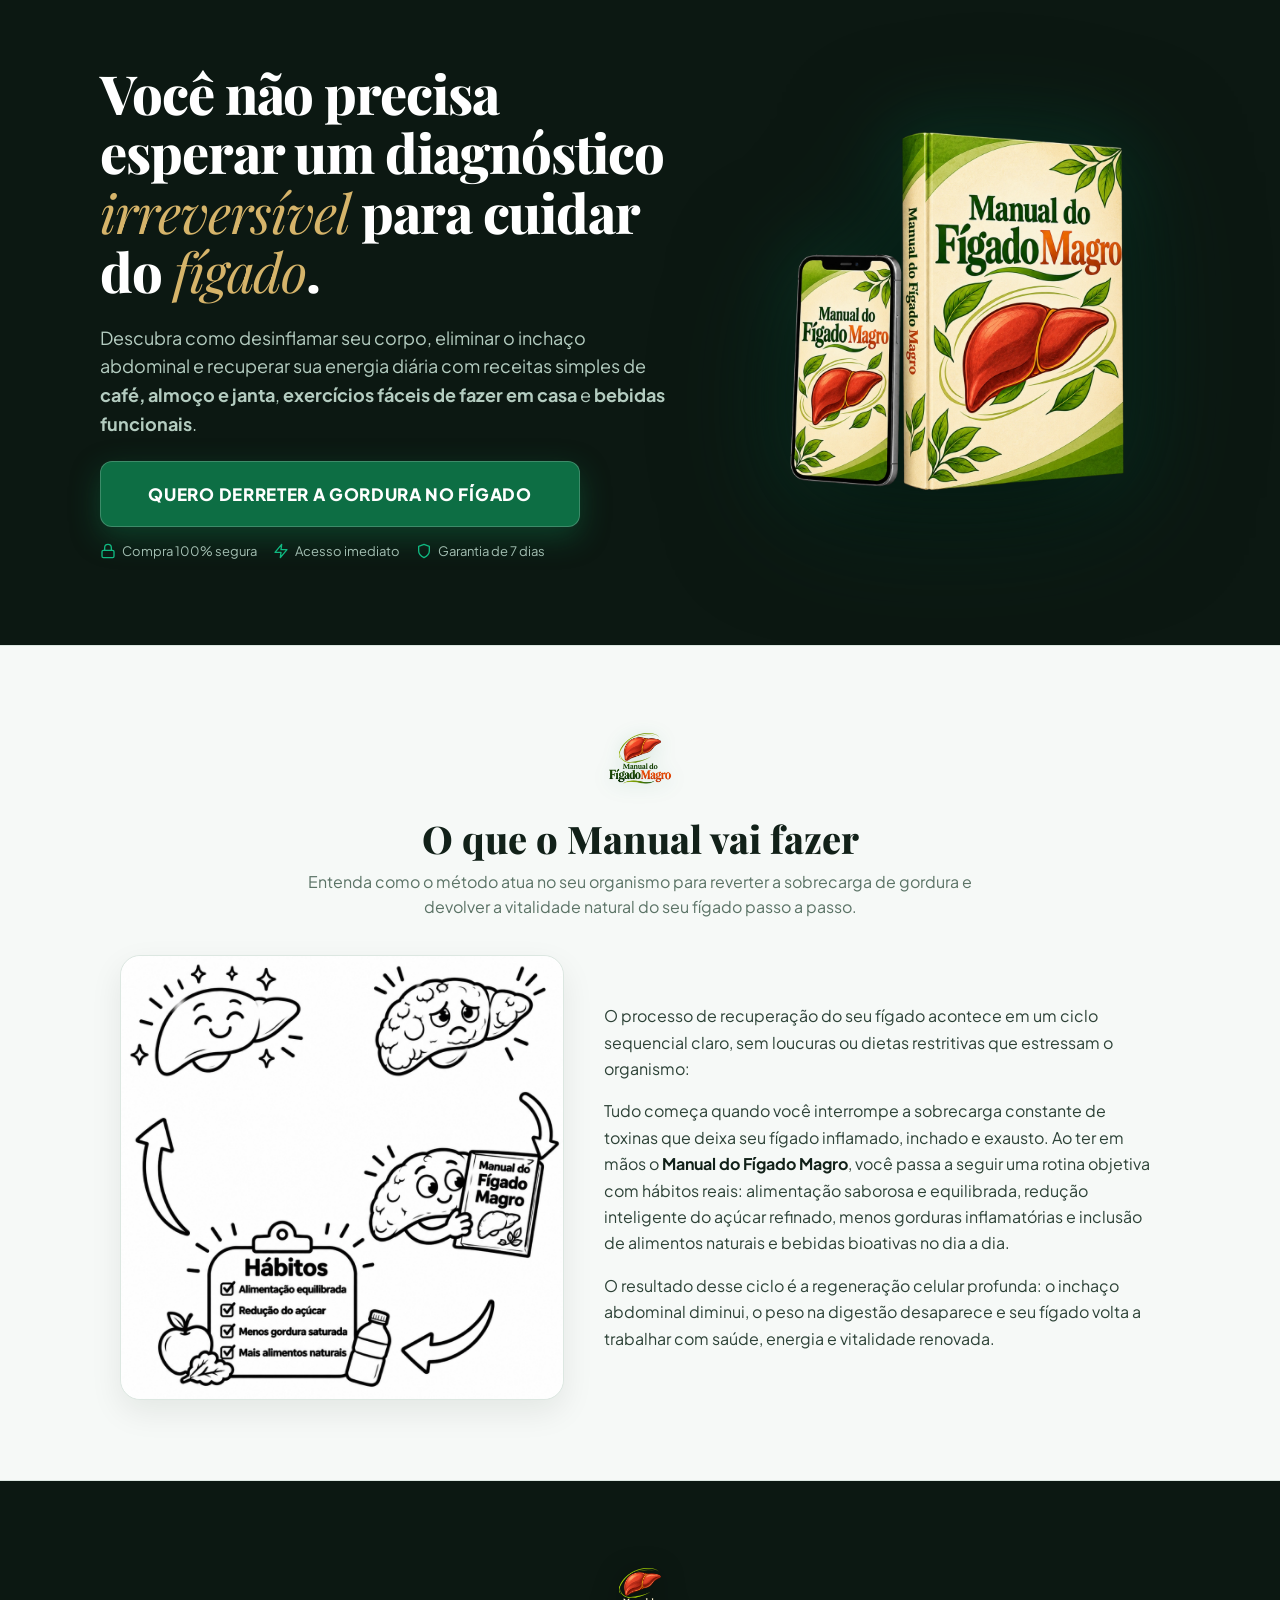
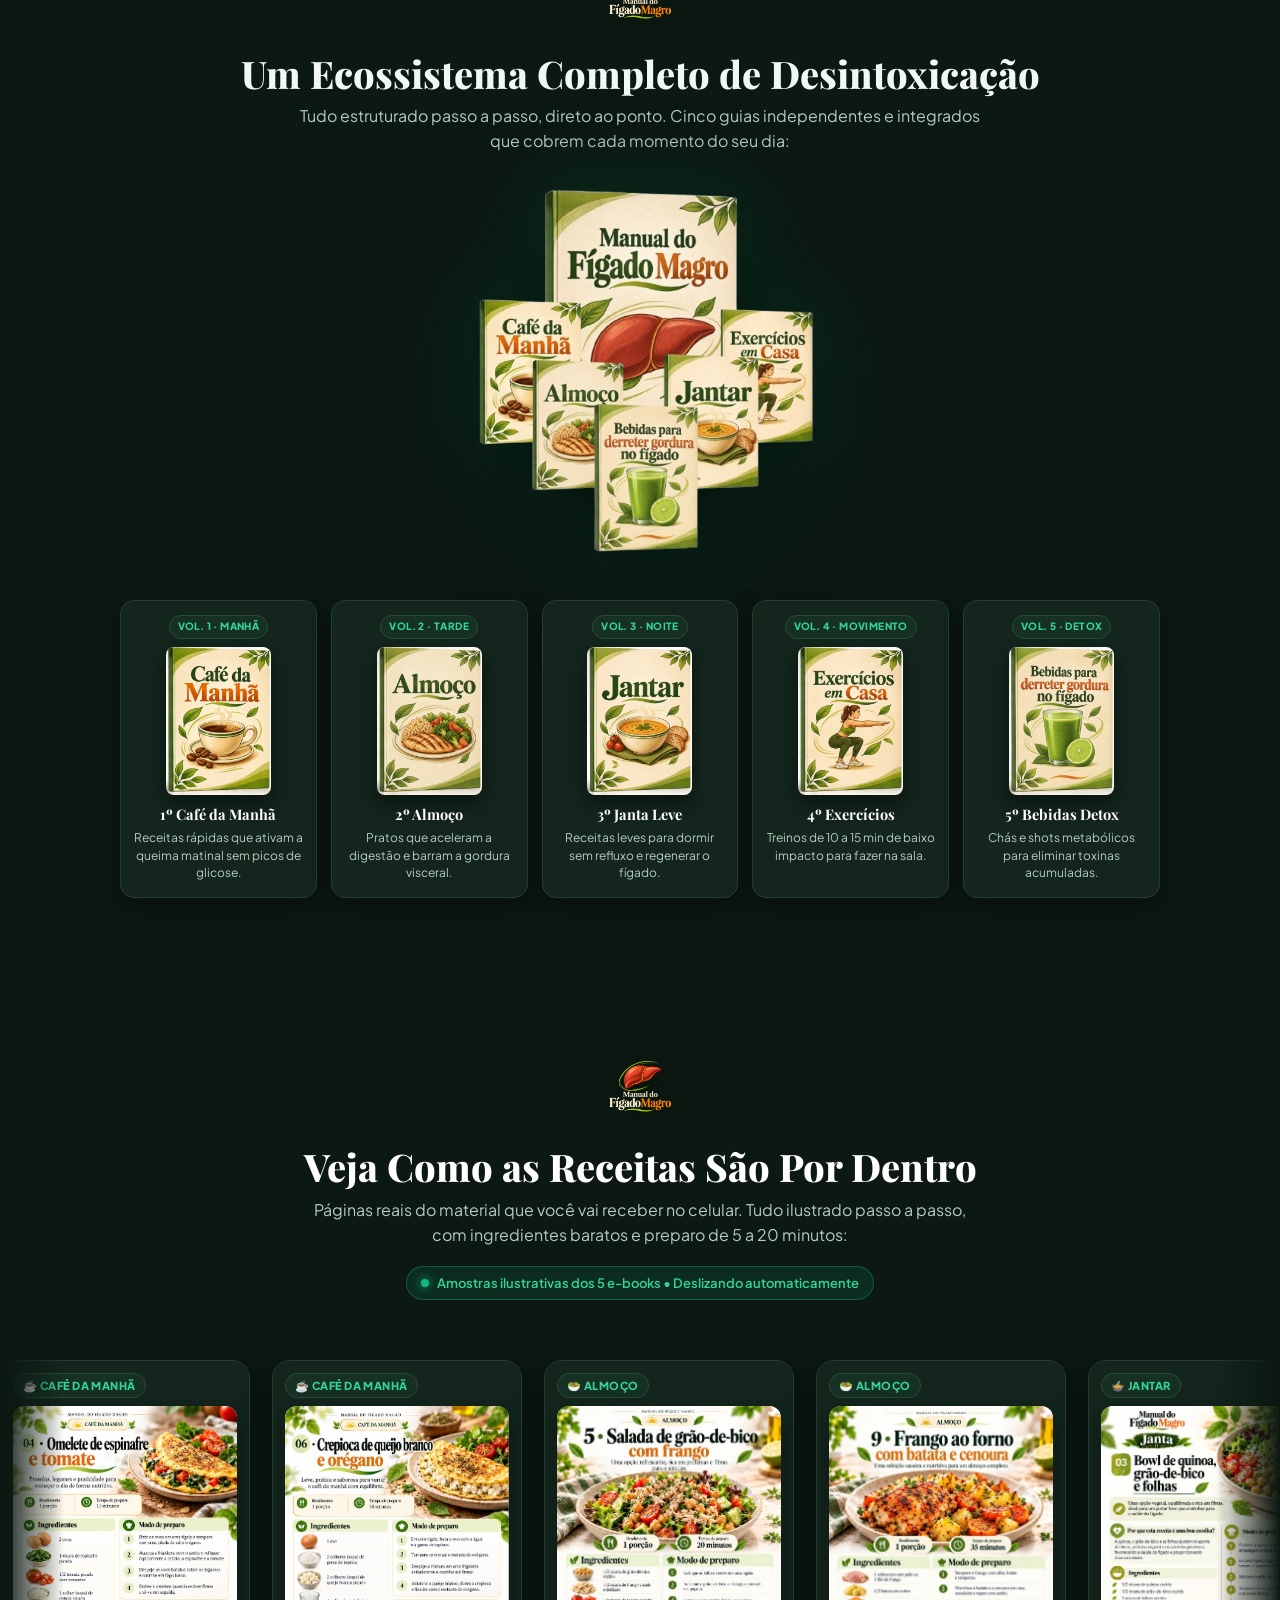
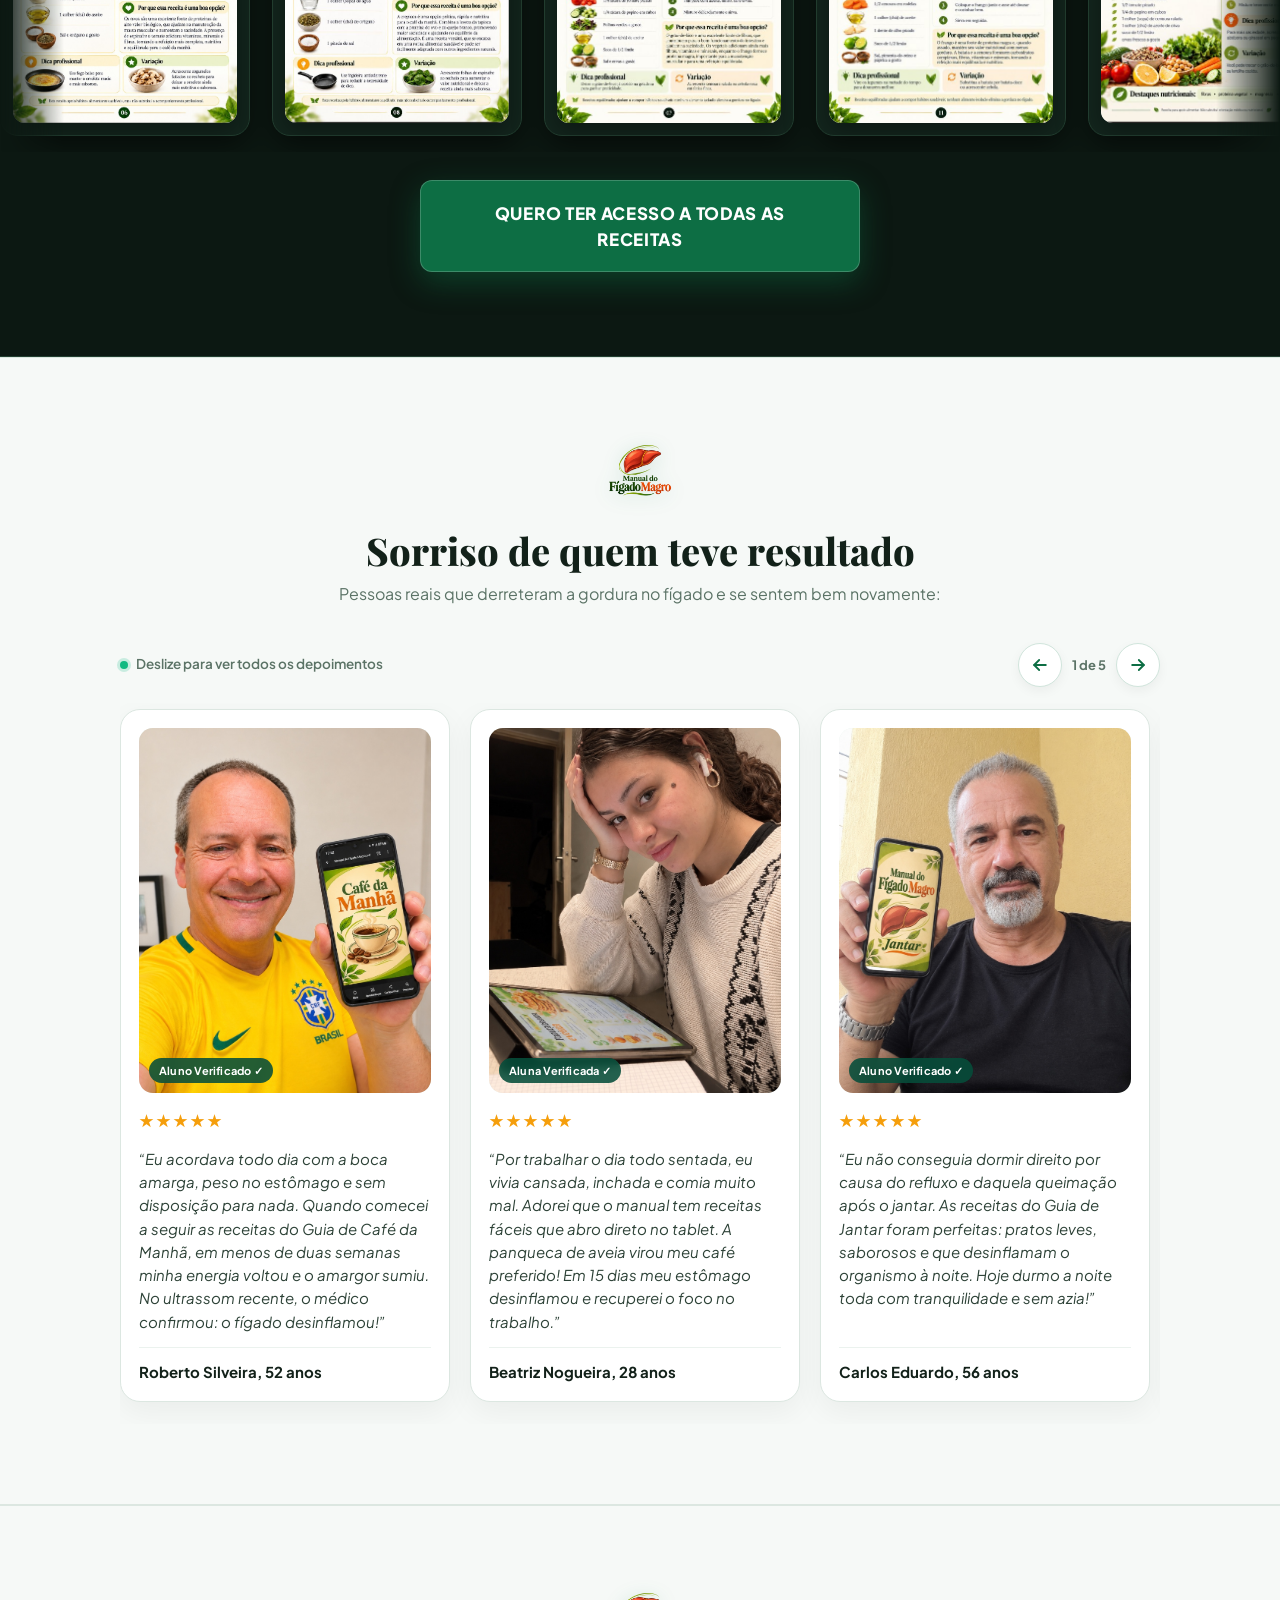
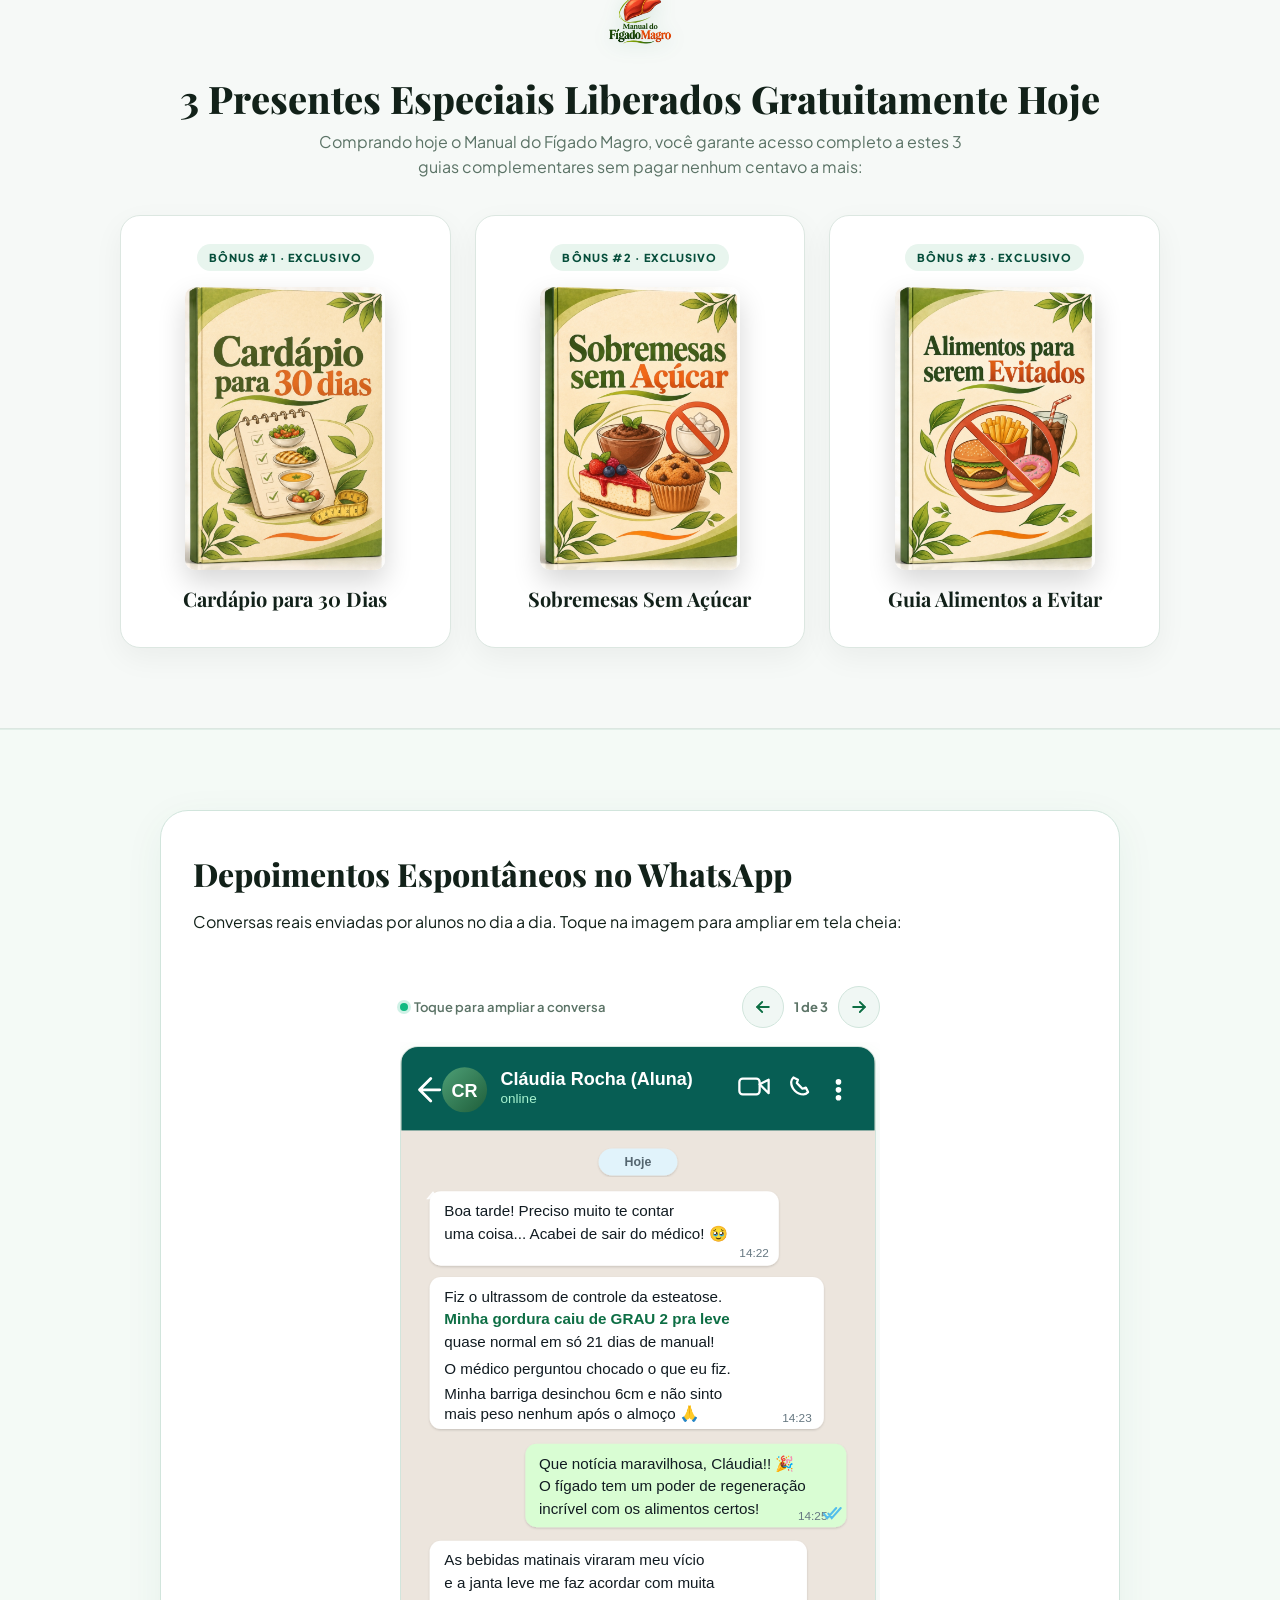
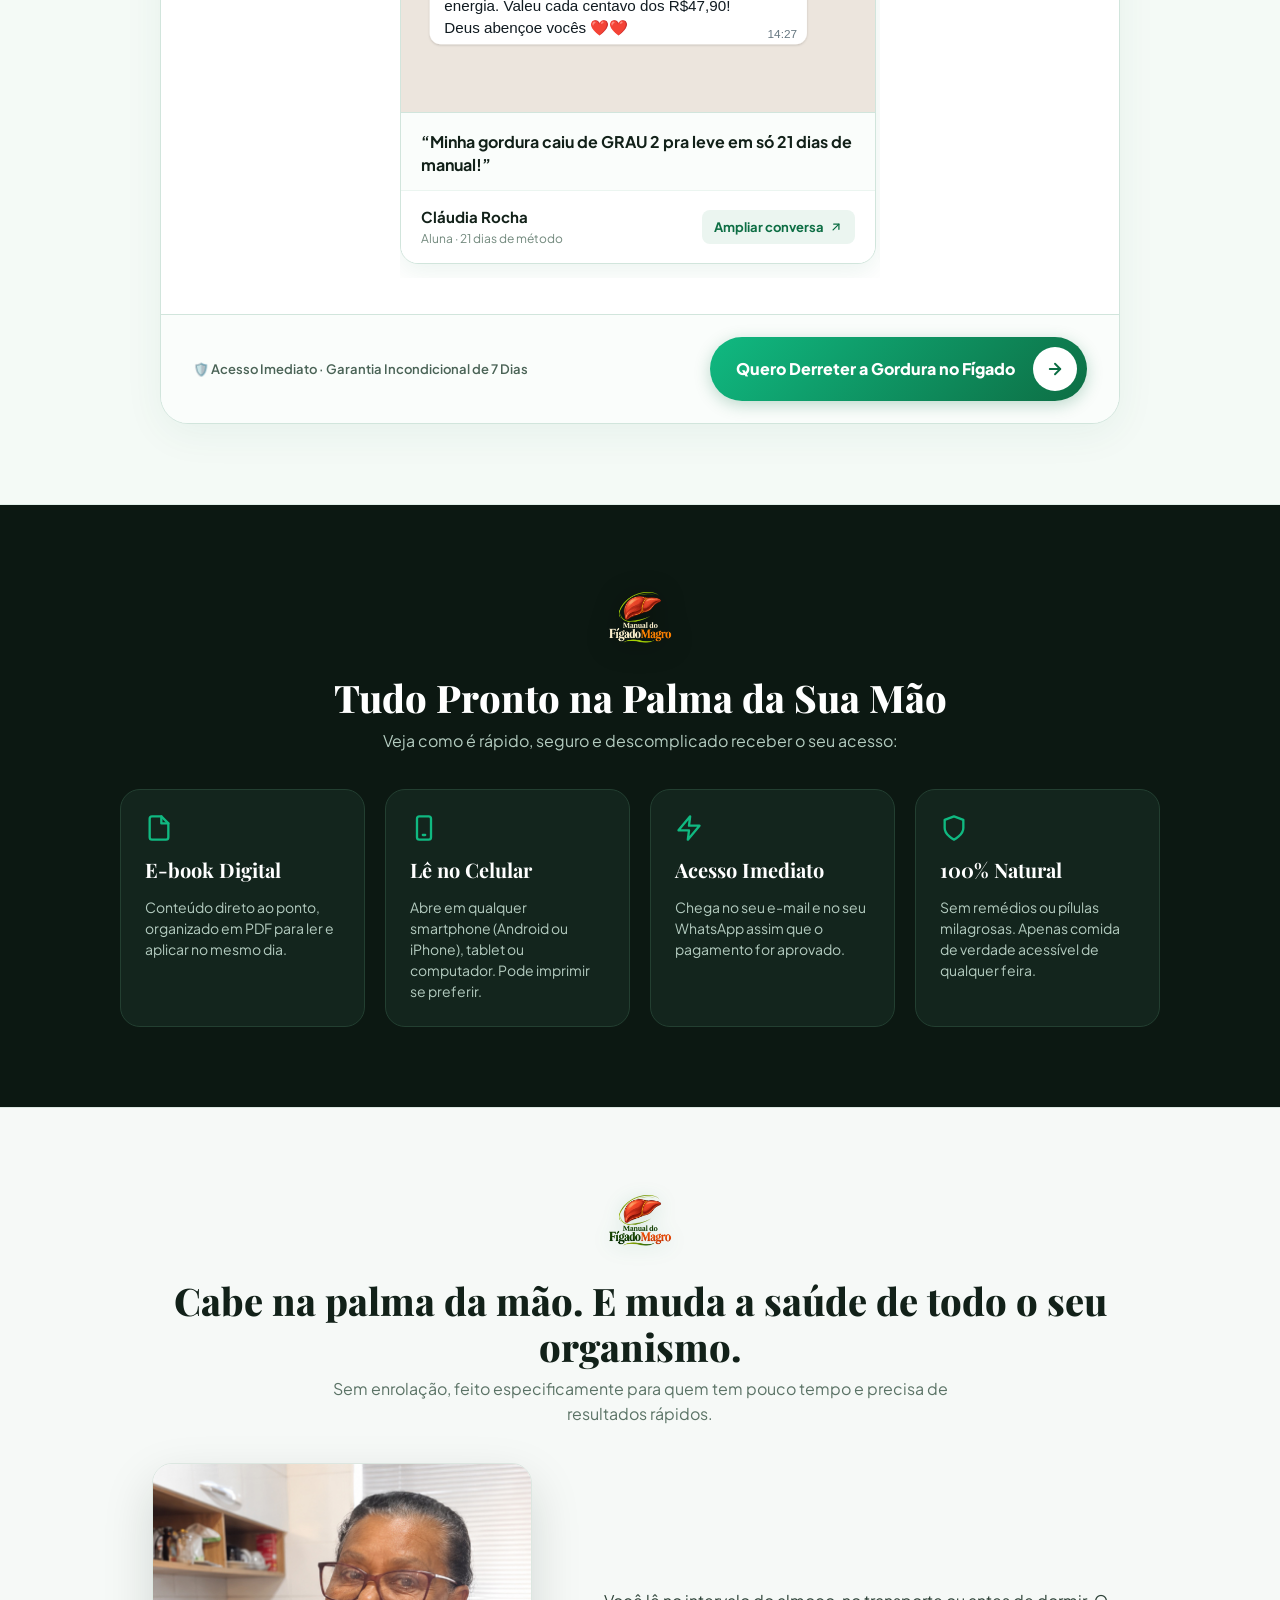
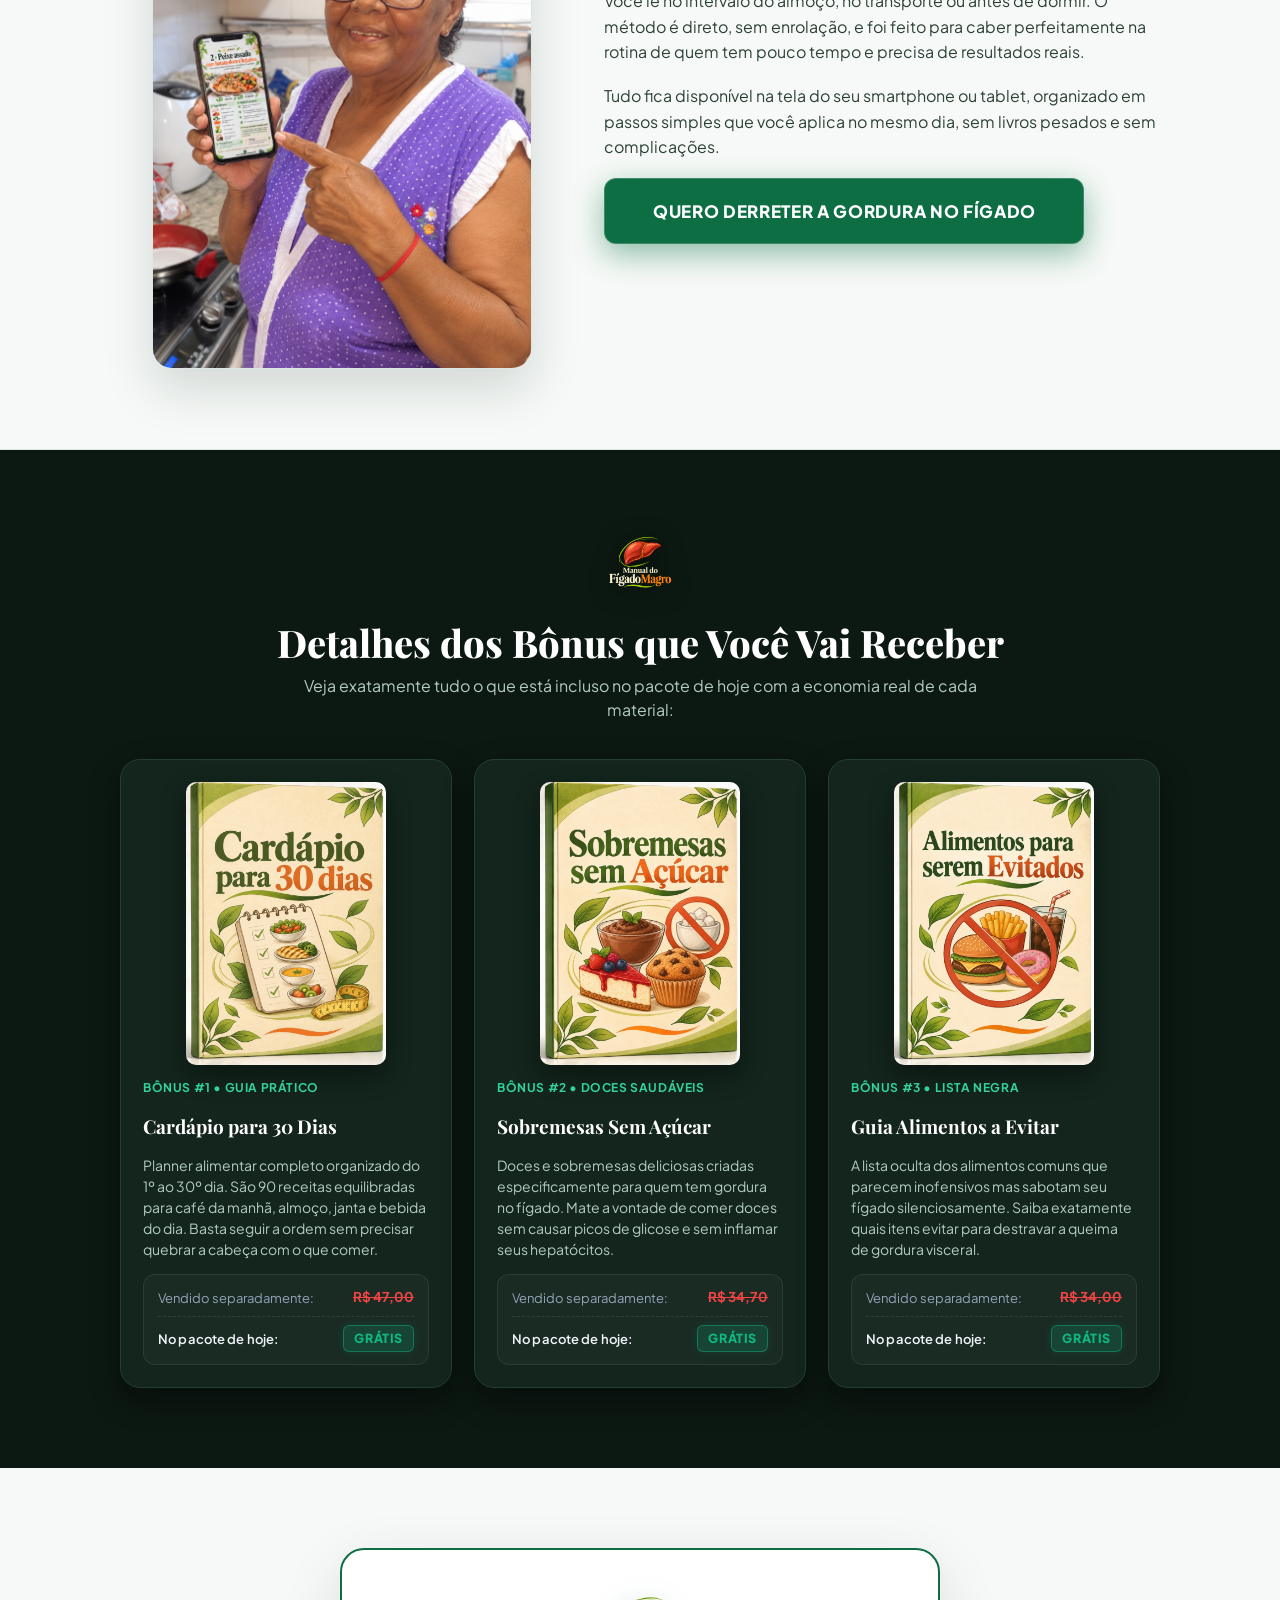
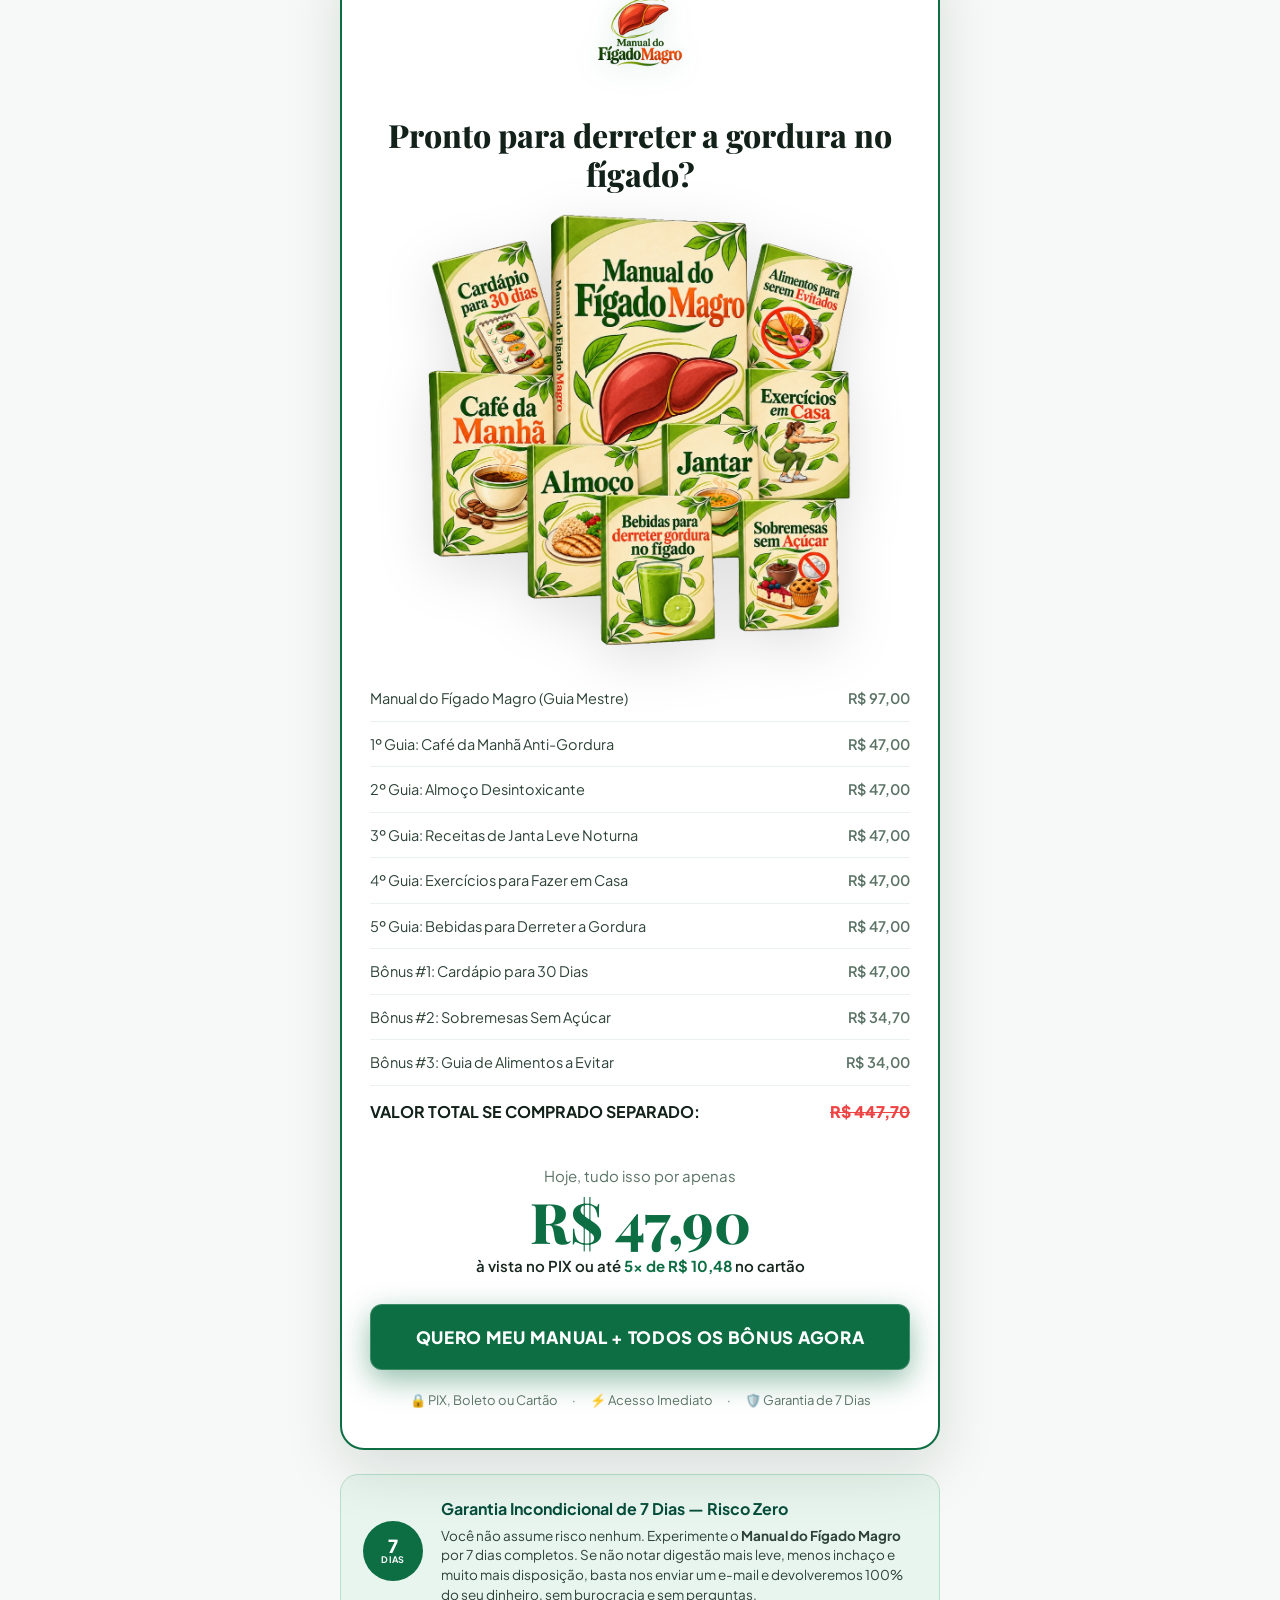
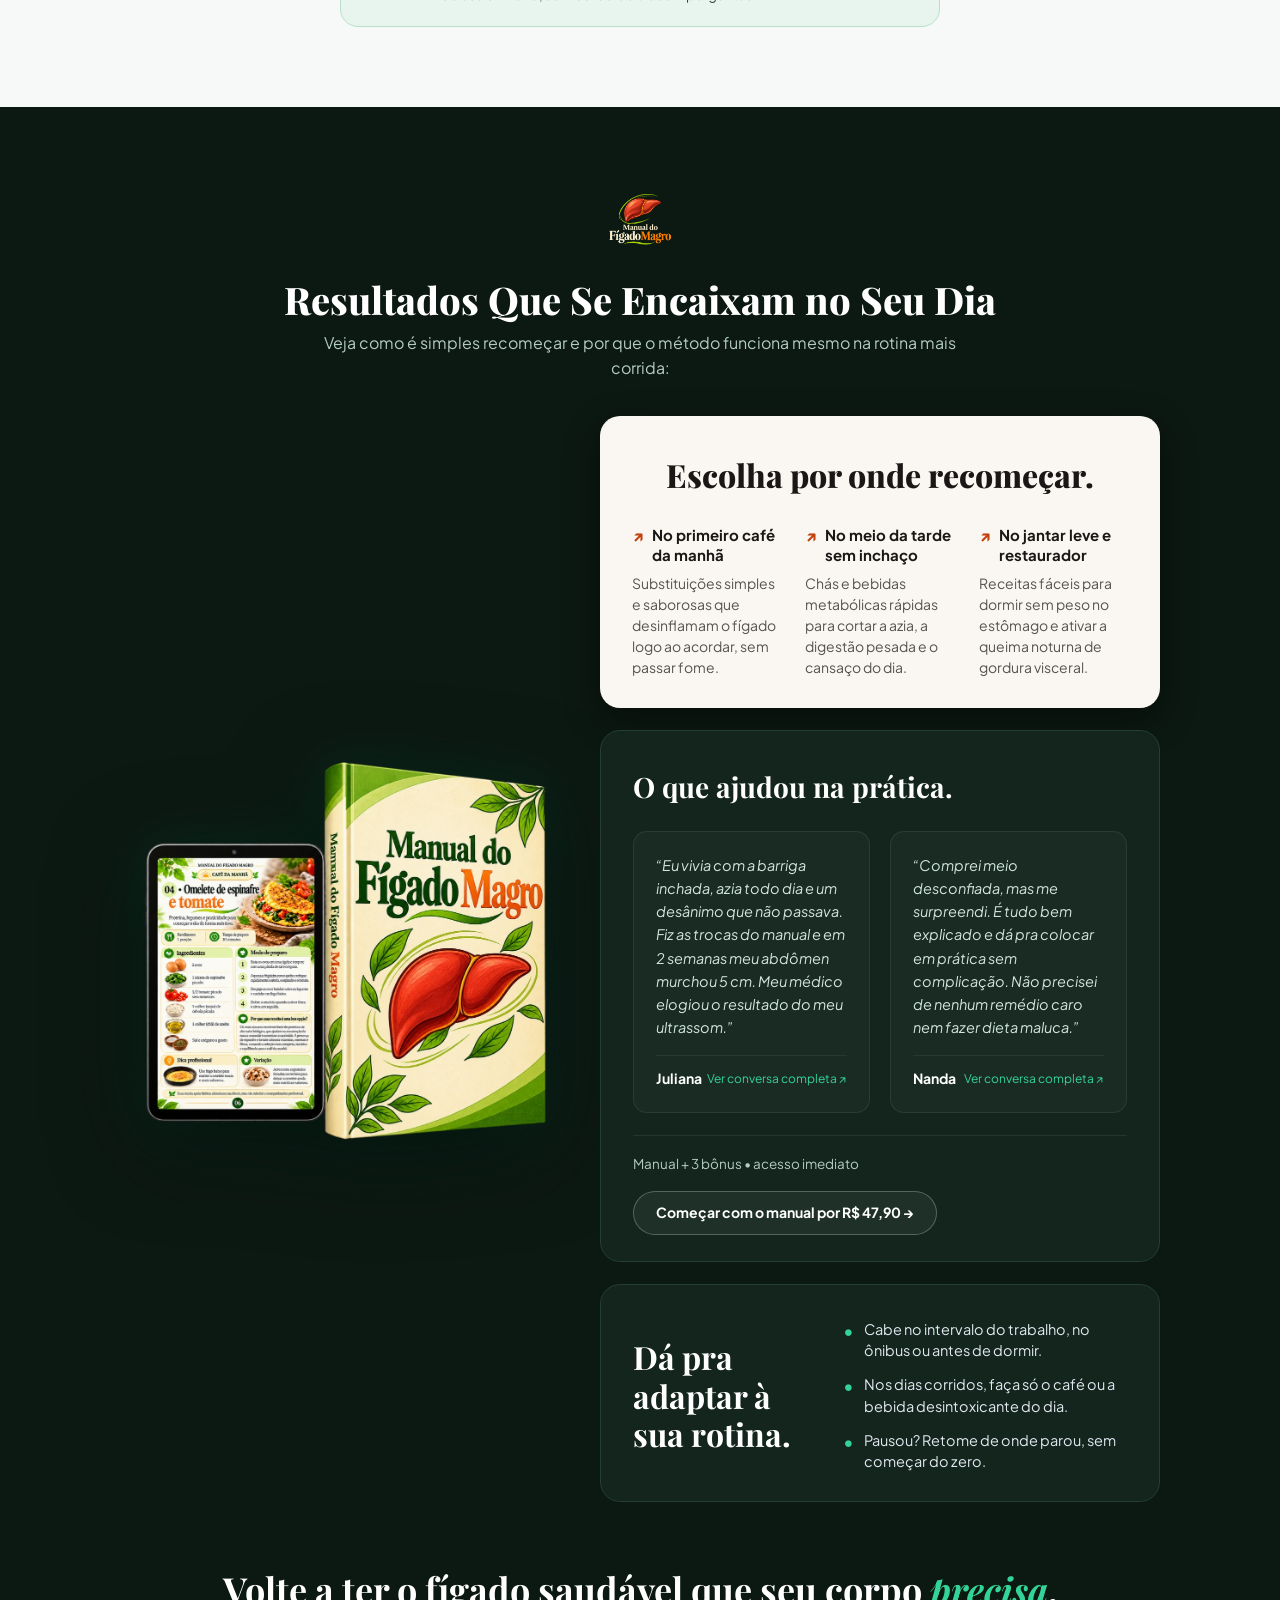
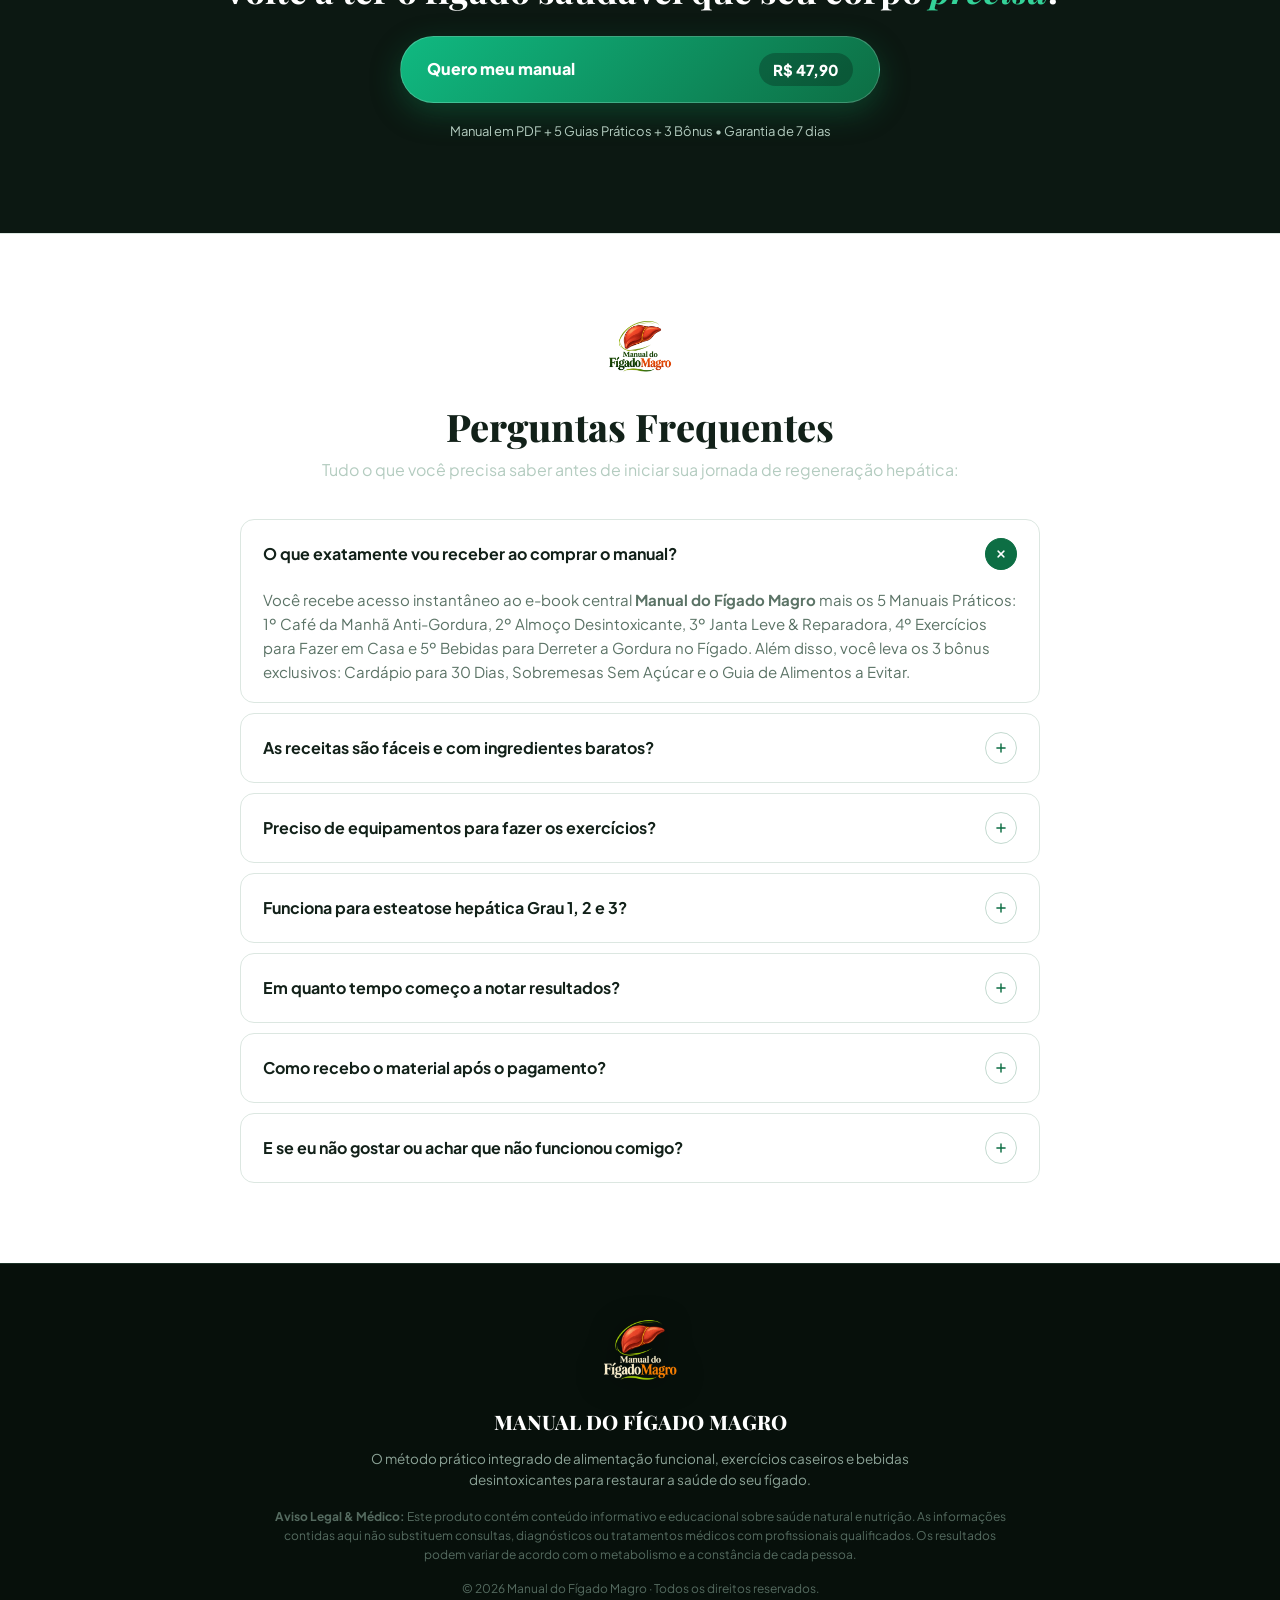
==== commit c3cb55f2: "Add files via upload" ====
--- a/site-completo-figado.html
+++ b/site-completo-figado.html
@@ -406,9 +406,8 @@
 
 .hero-mockup {
   display: block;
-  width: min(340px, 100%);
+  width: min(380px, 100%);
   height: auto;
-  border-radius: 16px;
   filter: drop-shadow(0 24px 60px rgba(0, 0, 0, 0.7)) drop-shadow(0 0 35px rgba(16, 185, 129, 0.25));
   transition: transform 0.3s ease;
 }
@@ -476,21 +475,44 @@
 /* --------------------------------------------------------------------------
    MÓDULO 3: OS 5 GUIAS PRÁTICOS (DARK FOREST)
    -------------------------------------------------------------------------- */
+.guides-hero-wrap {
+  display: flex;
+  justify-content: center;
+  align-items: center;
+  margin: 18px auto 30px;
+  max-width: 440px;
+}
+
+.guides-hero-mockup {
+  display: block;
+  width: 100%;
+  max-width: 380px;
+  height: auto;
+  filter: drop-shadow(0 22px 50px rgba(0, 0, 0, 0.75)) drop-shadow(0 0 35px rgba(16, 185, 129, 0.22));
+  transition: transform 0.3s ease;
+}
+
+.guides-hero-mockup:hover {
+  transform: translateY(-4px) scale(1.02);
+}
+
 .guides-grid {
   display: grid;
-  grid-template-columns: repeat(auto-fit, minmax(280px, 1fr));
-  gap: 22px;
-  margin-top: 28px;
+  grid-template-columns: repeat(5, 1fr);
+  gap: 14px;
+  margin-top: 10px;
 }
 
 .guide-card {
   background: var(--bg-dark-card);
   border: 1px solid var(--bg-dark-border);
-  border-radius: 20px;
-  padding: 22px;
+  border-radius: 14px;
+  padding: 14px 10px 16px;
   display: flex;
   flex-direction: column;
-  box-shadow: 0 12px 32px rgba(0, 0, 0, 0.4);
+  align-items: center;
+  text-align: center;
+  box-shadow: 0 8px 24px rgba(0, 0, 0, 0.35);
   transition: transform 0.25s ease, border-color 0.25s ease, box-shadow 0.25s ease;
   position: relative;
 }
@@ -498,85 +520,63 @@
 .guide-card:hover {
   transform: translateY(-4px);
   border-color: var(--emerald-bright);
-  box-shadow: 0 16px 40px rgba(16, 185, 129, 0.15);
+  box-shadow: 0 12px 30px rgba(16, 185, 129, 0.2);
 }
 
 .guide-badge {
   display: inline-block;
-  align-self: flex-start;
   background: #173024;
   color: var(--mint-light);
   border: 1px solid #284C3A;
-  font-size: 11px;
+  font-size: 10px;
   font-weight: 800;
   text-transform: uppercase;
-  padding: 4px 10px;
+  padding: 3px 8px;
   border-radius: 9999px;
-  margin-bottom: 14px;
-  letter-spacing: 0.05em;
+  margin-bottom: 8px;
+  letter-spacing: 0.04em;
+  align-self: center;
 }
 
 .guide-img-wrap {
   display: flex;
   justify-content: center;
   align-items: center;
-  margin-bottom: 16px;
+  margin-bottom: 10px;
 }
 
 .guide-cover {
   width: 100%;
-  max-width: 200px;
+  max-width: 105px;
   aspect-ratio: 724 / 1024;
   object-fit: cover;
-  border-radius: 12px;
-  box-shadow: 0 12px 28px rgba(0, 0, 0, 0.5);
+  border-radius: 8px;
+  box-shadow: 0 8px 18px rgba(0, 0, 0, 0.45);
   transition: transform 0.3s ease;
 }
 
 .guide-card:hover .guide-cover {
-  transform: scale(1.03);
+  transform: scale(1.04);
 }
 
 .guide-card-title {
-  margin: 0 0 8px;
+  margin: 0 0 6px;
   font-family: var(--font-serif);
-  font-size: 20px;
+  font-size: 14.5px;
   font-weight: 700;
   color: #FFFFFF;
   line-height: 1.25;
 }
 
 .guide-card-desc {
-  margin: 0 0 16px;
-  font-size: 14px;
+  margin: 0;
+  font-size: 12px;
   color: var(--muted-light);
-  line-height: 1.5;
-  flex-grow: 1;
+  line-height: 1.45;
 }
 
 .guide-highlights {
-  list-style: none;
-  border-top: 1px solid rgba(255, 255, 255, 0.08);
-  padding-top: 12px;
-  margin: auto 0 0;
-  display: flex;
-  flex-direction: column;
-  gap: 8px;
-}
-
-.guide-highlights li {
-  font-size: 13px;
-  color: #D1E5DC;
-  display: flex;
-  align-items: flex-start;
-  gap: 8px;
-  line-height: 1.35;
-}
-
-.guide-highlights li svg {
-  color: var(--emerald-bright);
-  flex-shrink: 0;
-  margin-top: 2px;
+  display: none;
 }
 
 /* --------------------------------------------------------------------------
@@ -1591,11 +1591,10 @@
 .offer-cover {
   display: block;
   width: 100%;
-  max-width: 320px;
+  max-width: 460px;
   height: auto;
   margin: 0 auto;
-  border-radius: 16px;
-  box-shadow: 0 16px 40px rgba(0, 0, 0, 0.15);
+  filter: drop-shadow(0 14px 28px rgba(0, 0, 0, 0.12));
 }
 
 .offer-table {
@@ -1729,7 +1728,7 @@
 }
 
 /* --------------------------------------------------------------------------
-   MÓDULO 12: RESULTADOS, DEPOIMENTOS & ROTINA REAL (PÓS-OFERTA) (DARK FOREST)
+   MÓDULO 11: RESULTADOS, DEPOIMENTOS & ROTINA REAL (PÓS-OFERTA) (DARK FOREST)
    -------------------------------------------------------------------------- */
 .po-section {
   padding: 80px 20px;
@@ -1737,12 +1736,42 @@
   color: var(--ink-light);
 }
 
+.po-layout {
+  display: grid;
+  grid-template-columns: minmax(320px, 440px) minmax(0, 1fr);
+  gap: 40px;
+  align-items: center;
+  max-width: 1160px;
+  margin: 0 auto 36px;
+}
+
+.po-mockup-col {
+  display: flex;
+  justify-content: center;
+  align-items: center;
+  position: sticky;
+  top: 90px;
+  align-self: center;
+}
+
+.po-mockup-img {
+  display: block;
+  width: 100%;
+  max-width: 440px;
+  height: auto;
+  filter: drop-shadow(0 20px 45px rgba(0, 0, 0, 0.6)) drop-shadow(0 0 25px rgba(16, 185, 129, 0.15));
+  transition: transform 0.3s ease;
+}
+
+.po-mockup-img:hover {
+  transform: translateY(-4px) scale(1.02);
+}
+
 .po-stack {
-  max-width: 960px;
-  margin: 0 auto;
   display: flex;
   flex-direction: column;
   gap: 22px;
+  width: 100%;
 }
 
 /* 7.1 RESULTADOS: Escolha por onde recomeçar */
@@ -2323,8 +2352,22 @@
 
   .hero-grid {
     flex-direction: column;
-    gap: 26px;
+    gap: 22px;
     align-items: center;
+  }
+
+  .hero-mockup-wrap {
+    order: -1;
+    flex: 0 0 auto;
+    width: 100%;
+    max-width: 260px;
+    margin: 0 auto;
+  }
+
+  .hero-mockup {
+    width: 100%;
+    max-width: 260px;
+    margin: 0 auto;
   }
 
   .hero-content {
@@ -2364,19 +2407,6 @@
     font-size: 12px;
   }
 
-  .hero-mockup-wrap {
-    flex: 1 1 100%;
-    width: 100%;
-    max-width: 300px;
-    margin: 4px auto 0;
-  }
-
-  .hero-mockup {
-    width: 100%;
-    max-width: 280px;
-    border-radius: 14px;
-  }
-
   /* ---------------- Módulo 2: O que o Manual vai fazer ---------------- */
   .protocol-img-card {
     max-width: 300px;
@@ -2389,34 +2419,44 @@
   }
 
   /* ---------------- Módulo 3: Os 5 Guias Práticos ---------------- */
+  .guides-hero-wrap {
+    margin: 10px auto 20px;
+    max-width: 280px;
+  }
+
+  .guides-hero-mockup {
+    max-width: 250px;
+  }
+
   .guides-grid {
-    grid-template-columns: 1fr;
-    gap: 18px;
-    margin-top: 20px;
+    grid-template-columns: repeat(2, 1fr);
+    gap: 10px;
+    margin-top: 10px;
+  }
+
+  .guides-grid .guide-card:last-child {
+    grid-column: 1 / -1;
+    max-width: 200px;
+    margin: 0 auto;
+    width: 100%;
   }
 
   .guide-card {
-    padding: 22px 18px;
-    border-radius: 18px;
-    align-items: center;
-    text-align: center;
-  }
-
-  .guide-badge {
-    align-self: center;
+    padding: 12px 8px 14px;
+    border-radius: 12px;
   }
 
   .guide-cover {
-    max-width: 180px;
+    max-width: 85px;
   }
 
   .guide-card-title {
-    font-size: 18px;
+    font-size: 13px;
   }
 
   .guide-card-desc {
-    font-size: 14px;
-    line-height: 1.5;
+    font-size: 11px;
+    line-height: 1.35;
   }
 
   /* ---------------- NOVO MÓDULO: Amostra das Receitas (Marquee Mobile) ---------------- */
@@ -2683,8 +2723,7 @@
   }
 
   .offer-cover {
-    max-width: 240px;
-    border-radius: 14px;
+    max-width: 320px;
   }
 
   .offer-table {
@@ -2752,6 +2791,22 @@
   /* ---------------- Módulo 11: Resultados / Pós-Oferta ---------------- */
   .po-section {
     padding: 44px 16px;
+  }
+
+  .po-layout {
+    grid-template-columns: 1fr;
+    gap: 24px;
+    margin-bottom: 24px;
+  }
+
+  .po-mockup-col {
+    position: static;
+    max-width: 300px;
+    margin: 0 auto;
+  }
+
+  .po-mockup-img {
+    max-width: 280px;
   }
 
   .po-recomecar,
@@ -2930,6 +2985,14 @@
    BREAKPOINT: SMARTPHONES COMPACTOS (<= 420px)
    ========================================================================== */
 @media (max-width: 420px) {
+  .hero-mockup-wrap {
+    max-width: 210px;
+  }
+
+  .hero-mockup {
+    max-width: 195px;
+  }
+
   .hero-title {
     font-size: 25px;
   }
@@ -3090,106 +3153,60 @@
           <p class="sec-sub">Tudo estruturado passo a passo, direto ao ponto. Cinco guias independentes e integrados que cobrem cada momento do seu dia:</p>
         </div>
 
+        <!-- Mockup Central em Destaque -->
+        <div class="guides-hero-wrap">
+          <img src="images/mockup-5guias.png" alt="Coleção Completa dos 5 Guias Práticos e Manual do Fígado Magro" class="guides-hero-mockup" loading="lazy">
+        </div>
+
         <div class="guides-grid">
           <!-- 1: Café da Manhã -->
           <div class="guide-card">
-            <span class="guide-badge">Volume 1 · Manhã</span>
+            <span class="guide-badge">Vol. 1 · Manhã</span>
             <div class="guide-img-wrap">
-              <img src="images/cafe-da-manha.jpg" alt="1º Café da Manhã" class="guide-cover" loading="lazy">
-            </div>
-            <h3 class="guide-card-title">1º Café da Manhã Anti-Gordura</h3>
-            <p class="guide-card-desc">Receitas rápidas de 5 a 10 minutos que ativam a queima de gordura logo ao acordar, sem picos de glicose e sem pães refinados.</p>
-            <ul class="guide-highlights">
-              <li>
-                <svg width="14" height="14" viewBox="0 0 24 24" fill="none" stroke="currentColor" stroke-width="2.5" aria-hidden="true"><polyline points="20 6 9 17 4 12" /></svg>
-                Sem farinhas brancas ou açúcares inflamatórios
-              </li>
-              <li>
-                <svg width="14" height="14" viewBox="0 0 24 24" fill="none" stroke="currentColor" stroke-width="2.5" aria-hidden="true"><polyline points="20 6 9 17 4 12" /></svg>
-                Preparo prático de 5 a 10 minutos
-              </li>
-            </ul>
+              <img src="images/cafe-da-manha.webp" alt="1º Café da Manhã" class="guide-cover" loading="lazy">
+            </div>
+            <h3 class="guide-card-title">1º Café da Manhã</h3>
+            <p class="guide-card-desc">Receitas rápidas que ativam a queima matinal sem picos de glicose.</p>
           </div>
 
           <!-- 2: Almoço -->
           <div class="guide-card">
-            <span class="guide-badge">Volume 2 · Tarde</span>
+            <span class="guide-badge">Vol. 2 · Tarde</span>
             <div class="guide-img-wrap">
-              <img src="images/almoco.jpg" alt="2º Almoço" class="guide-cover" loading="lazy">
-            </div>
-            <h3 class="guide-card-title">2º Almoço Desintoxicante</h3>
-            <p class="guide-card-desc">Combinações nutritivas com temperos funcionais que aceleram a digestão e impedem o armazenamento de gordura visceral após a refeição.</p>
-            <ul class="guide-highlights">
-              <li>
-                <svg width="14" height="14" viewBox="0 0 24 24" fill="none" stroke="currentColor" stroke-width="2.5" aria-hidden="true"><polyline points="20 6 9 17 4 12" /></svg>
-                Pratos saborosos com ingredientes do dia a dia
-              </li>
-              <li>
-                <svg width="14" height="14" viewBox="0 0 24 24" fill="none" stroke="currentColor" stroke-width="2.5" aria-hidden="true"><polyline points="20 6 9 17 4 12" /></svg>
-                Acaba com a sonolência e o estufamento pós-almoço
-              </li>
-            </ul>
+              <img src="images/almoco.webp" alt="2º Almoço" class="guide-cover" loading="lazy">
+            </div>
+            <h3 class="guide-card-title">2º Almoço</h3>
+            <p class="guide-card-desc">Pratos que aceleram a digestão e barram a gordura visceral.</p>
           </div>
 
           <!-- 3: Janta -->
           <div class="guide-card">
-            <span class="guide-badge">Volume 3 · Noite</span>
+            <span class="guide-badge">Vol. 3 · Noite</span>
             <div class="guide-img-wrap">
-              <img src="images/janta.jpg" alt="3º Receitas de Janta" class="guide-cover" loading="lazy">
-            </div>
-            <h3 class="guide-card-title">3º Receitas de Janta Leve Noturna</h3>
-            <p class="guide-card-desc">Refeições noturnas que não pesam no estômago e preparam o fígado para o ciclo biológico de regeneração celular profunda na madrugada.</p>
-            <ul class="guide-highlights">
-              <li>
-                <svg width="14" height="14" viewBox="0 0 24 24" fill="none" stroke="currentColor" stroke-width="2.5" aria-hidden="true"><polyline points="20 6 9 17 4 12" /></svg>
-                Refeições leves para dormir a noite inteira sem refluxo
-              </li>
-              <li>
-                <svg width="14" height="14" viewBox="0 0 24 24" fill="none" stroke="currentColor" stroke-width="2.5" aria-hidden="true"><polyline points="20 6 9 17 4 12" /></svg>
-                Ativa a queima de gordura hepática durante o sono
-              </li>
-            </ul>
+              <img src="images/janta.webp" alt="3º Receitas de Janta" class="guide-cover" loading="lazy">
+            </div>
+            <h3 class="guide-card-title">3º Janta Leve</h3>
+            <p class="guide-card-desc">Receitas leves para dormir sem refluxo e regenerar o fígado.</p>
           </div>
 
           <!-- 4: Exercícios -->
           <div class="guide-card">
-            <span class="guide-badge">Volume 4 · Movimento</span>
+            <span class="guide-badge">Vol. 4 · Movimento</span>
             <div class="guide-img-wrap">
-              <img src="images/exercicios.jpg" alt="4º Exercícios para Fazer em Casa" class="guide-cover" loading="lazy">
-            </div>
-            <h3 class="guide-card-title">4º Exercícios para Fazer em Casa</h3>
-            <p class="guide-card-desc">Roteiros de 10 a 15 minutos de baixo impacto para fazer na sala, sem pesos, sem esteira e respeitando as suas articulações.</p>
-            <ul class="guide-highlights">
-              <li>
-                <svg width="14" height="14" viewBox="0 0 24 24" fill="none" stroke="currentColor" stroke-width="2.5" aria-hidden="true"><polyline points="20 6 9 17 4 12" /></svg>
-                Apenas 10 a 15 minutos sem sair de casa
-              </li>
-              <li>
-                <svg width="14" height="14" viewBox="0 0 24 24" fill="none" stroke="currentColor" stroke-width="2.5" aria-hidden="true"><polyline points="20 6 9 17 4 12" /></svg>
-                Acelera o metabolismo sem cansaço extremo
-              </li>
-            </ul>
+              <img src="images/exercicios.webp" alt="4º Exercícios para Fazer em Casa" class="guide-cover" loading="lazy">
+            </div>
+            <h3 class="guide-card-title">4º Exercícios</h3>
+            <p class="guide-card-desc">Treinos de 10 a 15 min de baixo impacto para fazer na sala.</p>
           </div>
 
           <!-- 5: Bebidas -->
           <div class="guide-card">
-            <span class="guide-badge">Volume 5 · Detox</span>
+            <span class="guide-badge">Vol. 5 · Detox</span>
             <div class="guide-img-wrap">
               <img src="images/bebidas.jpg" alt="5º Bebidas para Derreter a Gordura no Fígado" class="guide-cover" loading="lazy">
             </div>
-            <h3 class="guide-card-title">5º Bebidas para Derreter a Gordura</h3>
-            <p class="guide-card-desc">Chás, shots matinais e infusões com compostos bioativos comprovados que desintoxicam os hepatócitos e aceleram a eliminação de toxinas.</p>
-            <ul class="guide-highlights">
-              <li>
-                <svg width="14" height="14" viewBox="0 0 24 24" fill="none" stroke="currentColor" stroke-width="2.5" aria-hidden="true"><polyline points="20 6 9 17 4 12" /></svg>
-                Atinge a gordura acumulada nas vias biliares
-              </li>
-              <li>
-                <svg width="14" height="14" viewBox="0 0 24 24" fill="none" stroke="currentColor" stroke-width="2.5" aria-hidden="true"><polyline points="20 6 9 17 4 12" /></svg>
-                Desincha o abdômen e melhora a disposição em 21 dias
-              </li>
-            </ul>
-          </div>
+            <h3 class="guide-card-title">5º Bebidas Detox</h3>
+            <p class="guide-card-desc">Chás e shots metabólicos para eliminar toxinas acumuladas.</p>
           </div>
         </div>
       </div>
@@ -3390,7 +3407,7 @@
                   <path d="M19 12H5"></path><path d="m11 6-6 6 6 6"></path>
                 </svg>
               </button>
-              <span class="car-count" aria-live="polite">1 de 6</span>
+              <span class="car-count" aria-live="polite">1 de 5</span>
               <button type="button" class="car-btn car-next" aria-label="Próximo depoimento">
                 <svg width="20" height="20" viewBox="0 0 24 24" fill="none" stroke="currentColor" stroke-width="2.2" stroke-linecap="round" stroke-linejoin="round" aria-hidden="true">
                   <path d="M5 12h14"></path><path d="m13 6 6 6-6 6"></path>
@@ -3417,27 +3434,44 @@
               </div>
             </div>
 
-            <!-- Depoimento 2: Juliana -->
+            <!-- Depoimento 2: Beatriz -->
             <div class="result-card" id="depoimento-2">
               <div class="result-photo-wrap">
-                <img src="images/depoimento-foto-2.jpg" alt="Juliana Mendes com o Guia de Almoço do Manual do Fígado Magro" class="result-photo" loading="lazy">
+                <img src="images/depoimento-foto-2.jpg" alt="Beatriz Nogueira lendo o Manual do Fígado Magro no tablet" class="result-photo" loading="lazy">
                 <span class="result-photo-badge">Aluna Verificada ✓</span>
               </div>
               <div class="result-stars">★★★★★</div>
               <p class="result-text">
-                “Na correria de trânsito e trabalho, eu comia qualquer besteira na rua e meu fígado foi para Grau 2 de esteatose. O Guia de Almoço salvou minha rotina: pratos deliciosos, rápidos e que não pesam na digestão. Minha barriga desinchou muito e perdi 4 kg sem sofrimento!”
+                “Por trabalhar o dia todo sentada, eu vivia cansada, inchada e comia muito mal. Adorei que o manual tem receitas fáceis que abro direto no tablet. A panqueca de aveia virou meu café preferido! Em 15 dias meu estômago desinflamou e recuperei o foco no trabalho.”
               </p>
               <div class="result-author">
                 <div class="result-info">
-                  <h5>Juliana Mendes, 41 anos</h5>
+                  <h5>Beatriz Nogueira, 28 anos</h5>
                 </div>
               </div>
             </div>
 
-            <!-- Depoimento 3: Mariana -->
+            <!-- Depoimento 3: Carlos Eduardo -->
             <div class="result-card" id="depoimento-3">
               <div class="result-photo-wrap">
-                <img src="images/depoimento-foto-3.jpg" alt="Mariana Vasconcelos com o Guia de Bebidas do Manual do Fígado Magro" class="result-photo" loading="lazy">
+                <img src="images/depoimento-foto-3.jpg" alt="Carlos Eduardo com o Guia de Jantar do Manual do Fígado Magro" class="result-photo" loading="lazy">
+                <span class="result-photo-badge">Aluno Verificado ✓</span>
+              </div>
+              <div class="result-stars">★★★★★</div>
+              <p class="result-text">
+                “Eu não conseguia dormir direito por causa do refluxo e daquela queimação após o jantar. As receitas do Guia de Jantar foram perfeitas: pratos leves, saborosos e que desinflamam o organismo à noite. Hoje durmo a noite toda com tranquilidade e sem azia!”
+              </p>
+              <div class="result-author">
+                <div class="result-info">
+                  <h5>Carlos Eduardo, 56 anos</h5>
+                </div>
+              </div>
+            </div>
+
+            <!-- Depoimento 4: Mariana -->
+            <div class="result-card" id="depoimento-4">
+              <div class="result-photo-wrap">
+                <img src="images/depoimento-foto-4.jpg" alt="Mariana Vasconcelos com o Guia de Bebidas do Manual do Fígado Magro" class="result-photo" loading="lazy">
                 <span class="result-photo-badge">Aluna Verificada ✓</span>
               </div>
               <div class="result-stars">★★★★★</div>
@@ -3451,53 +3485,19 @@
               </div>
             </div>
 
-            <!-- Depoimento 4: Patrícia -->
-            <div class="result-card" id="depoimento-4">
+            <!-- Depoimento 5: Patrícia -->
+            <div class="result-card" id="depoimento-5">
               <div class="result-photo-wrap">
-                <img src="images/depoimento-foto-4.jpg" alt="Patrícia Ramos com o Guia de Almoço do Manual do Fígado Magro" class="result-photo" loading="lazy">
+                <img src="images/depoimento-foto-5.jpg" alt="Patrícia Ramos com o Guia de Almoço do Manual do Fígado Magro" class="result-photo" loading="lazy">
                 <span class="result-photo-badge">Aluna Verificada ✓</span>
               </div>
               <div class="result-stars">★★★★★</div>
               <p class="result-text">
-                “Meu TGP estava em 84 e o TGO em 76. Já estava apavorada com medo do fígado piorar. Usei os 5 guias do Manual do Fígado Magro e quando repeti os exames depois de 3 semanas, as taxas normalizaram completamente. Valeu cada centavo investido!”
+                “Na correria entre filhos e trabalho, meu almoço era sempre um desastre e meu fígado foi para Grau 2 de esteatose. O Guia de Almoço salvou minha rotina: pratos deliciosos, rápidos e que não pesam na digestão. Minha barriga desinchou muito e perdi 4 kg sem sofrimento!”
               </p>
               <div class="result-author">
                 <div class="result-info">
-                  <h5>Patrícia Ramos, 47 anos</h5>
-                </div>
-              </div>
-            </div>
-
-            <!-- Depoimento 5: Carlos Eduardo -->
-            <div class="result-card" id="depoimento-5">
-              <div class="result-photo-wrap">
-                <img src="images/depoimento-foto-5.jpg" alt="Carlos Eduardo com o Guia de Jantar do Manual do Fígado Magro" class="result-photo" loading="lazy">
-                <span class="result-photo-badge">Aluno Verificado ✓</span>
-              </div>
-              <div class="result-stars">★★★★★</div>
-              <p class="result-text">
-                “Eu não conseguia dormir direito por causa do refluxo e daquela queimação após o jantar. As receitas do Guia de Jantar foram perfeitas: pratos leves, saborosos e que desinflamam o organismo à noite. Hoje durmo a noite toda com tranquilidade e sem azia!”
-              </p>
-              <div class="result-author">
-                <div class="result-info">
-                  <h5>Carlos Eduardo, 56 anos</h5>
-                </div>
-              </div>
-            </div>
-
-            <!-- Depoimento 6: Sandra -->
-            <div class="result-card" id="depoimento-6">
-              <div class="result-photo-wrap">
-                <img src="images/depoimento-foto-6.jpg" alt="Sandra Albuquerque com o Guia de Exercícios em Casa do Manual do Fígado Magro" class="result-photo" loading="lazy">
-                <span class="result-photo-badge">Aluna Verificada ✓</span>
-              </div>
-              <div class="result-stars">★★★★★</div>
-              <p class="result-text">
-                “Sempre tive pavor de academia, mas os exercícios de 15 minutos em casa são extremamente práticos. Fazendo na sala e comendo as receitas do manual, a gordura visceral reduziu rápido e me sinto outra pessoa, com muito mais vitalidade e ânimo!”
-              </p>
-              <div class="result-author">
-                <div class="result-info">
-                  <h5>Sandra Albuquerque, 49 anos</h5>
+                  <h5>Patrícia Ramos, 44 anos</h5>
                 </div>
               </div>
             </div>
@@ -3713,7 +3713,7 @@
 
         <div class="palma-grid">
           <div class="palma-photo-wrap">
-            <img src="images/mulher-celular.jpg" alt="Aluna segurando o celular com o Manual do Fígado Magro" class="palma-photo" loading="lazy">
+            <img src="images/mulher-celular.jpg" alt="Maria de Lourdes preparando receitas práticas do Manual do Fígado Magro na cozinha" class="palma-photo" loading="lazy">
           </div>
 
           <div class="palma-content">
@@ -3807,7 +3807,7 @@
         <img src="images/mockup-verde-escuro.png" alt="Manual do Fígado Magro" class="offer-mockup-seal" loading="lazy">
         <h2 class="offer-title" id="h-oferta">Pronto para derreter a gordura no fígado?</h2>
 
-        <img loading="lazy" src="images/capa-oferta.jpg" alt="Manual do Fígado Magro - Livro Oficial" class="offer-cover">
+        <img loading="lazy" src="images/capa-oferta.png" alt="Manual do Fígado Magro - Coleção Completa Oficial" class="offer-cover">
 
         <div class="offer-table" aria-label="Discriminação de valores inclusos">
           <div class="offer-row"><span>Manual do Fígado Magro (Guia Mestre)</span><span class="offer-val">R$ 97,00</span></div>
@@ -3865,69 +3865,75 @@
           <p class="sec-sub">Veja como é simples recomeçar e por que o método funciona mesmo na rotina mais corrida:</p>
         </div>
 
-        <div class="po-stack">
-          <!-- 7.1 RESULTADOS: Escolha por onde recomeçar -->
-          <div class="po-recomecar">
-            <h3 class="po-title-serif">Escolha por onde recomeçar.</h3>
-            <div class="po-tri-grid">
-              <div class="po-tri-item">
-                <div class="po-tri-head"><span class="po-arrow">↗</span> No primeiro café da manhã</div>
-                <p class="po-tri-desc">Substituições simples e saborosas que desinflamam o fígado logo ao acordar, sem passar fome.</p>
-              </div>
-              <div class="po-tri-item">
-                <div class="po-tri-head"><span class="po-arrow">↗</span> No meio da tarde sem inchaço</div>
-                <p class="po-tri-desc">Chás e bebidas metabólicas rápidas para cortar a azia, a digestão pesada e o cansaço do dia.</p>
-              </div>
-              <div class="po-tri-item">
-                <div class="po-tri-head"><span class="po-arrow">↗</span> No jantar leve e restaurador</div>
-                <p class="po-tri-desc">Receitas fáceis para dormir sem peso no estômago e ativar a queima noturna de gordura visceral.</p>
-              </div>
-            </div>
-          </div>
-
-          <!-- 7.2 DEPOIMENTOS + 7.3 BOTAO DE COMPRA: O que ajudou na prática -->
-          <div class="po-depoimentos">
-            <h3 class="po-box-title">O que ajudou na prática.</h3>
-            <div class="po-dep-grid">
-              <div class="po-dep-card">
-                <p class="po-dep-text">“Eu vivia com a barriga inchada, azia todo dia e um desânimo que não passava. Fiz as trocas do manual e em 2 semanas meu abdômen murchou 5 cm. Meu médico elogiou o resultado do meu ultrassom.”</p>
-                <div class="po-dep-foot">
-                  <span class="po-dep-author">Juliana</span>
-                  <a href="#whatsapp" class="po-dep-link">Ver conversa completa ↗</a>
+        <div class="po-layout">
+          <div class="po-mockup-col">
+            <img src="images/mockup-rotina.png" alt="Manual do Fígado Magro e Guia de Receitas no Tablet" class="po-mockup-img" loading="lazy">
+          </div>
+
+          <div class="po-stack">
+            <!-- 7.1 RESULTADOS: Escolha por onde recomeçar -->
+            <div class="po-recomecar">
+              <h3 class="po-title-serif">Escolha por onde recomeçar.</h3>
+              <div class="po-tri-grid">
+                <div class="po-tri-item">
+                  <div class="po-tri-head"><span class="po-arrow">↗</span> No primeiro café da manhã</div>
+                  <p class="po-tri-desc">Substituições simples e saborosas que desinflamam o fígado logo ao acordar, sem passar fome.</p>
+                </div>
+                <div class="po-tri-item">
+                  <div class="po-tri-head"><span class="po-arrow">↗</span> No meio da tarde sem inchaço</div>
+                  <p class="po-tri-desc">Chás e bebidas metabólicas rápidas para cortar a azia, a digestão pesada e o cansaço do dia.</p>
+                </div>
+                <div class="po-tri-item">
+                  <div class="po-tri-head"><span class="po-arrow">↗</span> No jantar leve e restaurador</div>
+                  <p class="po-tri-desc">Receitas fáceis para dormir sem peso no estômago e ativar a queima noturna de gordura visceral.</p>
                 </div>
               </div>
-              <div class="po-dep-card">
-                <p class="po-dep-text">“Comprei meio desconfiada, mas me surpreendi. É tudo bem explicado e dá pra colocar em prática sem complicação. Não precisei de nenhum remédio caro nem fazer dieta maluca.”</p>
-                <div class="po-dep-foot">
-                  <span class="po-dep-author">Nanda</span>
-                  <a href="#whatsapp" class="po-dep-link">Ver conversa completa ↗</a>
+            </div>
+
+            <!-- 7.2 DEPOIMENTOS + 7.3 BOTAO DE COMPRA: O que ajudou na prática -->
+            <div class="po-depoimentos">
+              <h3 class="po-box-title">O que ajudou na prática.</h3>
+              <div class="po-dep-grid">
+                <div class="po-dep-card">
+                  <p class="po-dep-text">“Eu vivia com a barriga inchada, azia todo dia e um desânimo que não passava. Fiz as trocas do manual e em 2 semanas meu abdômen murchou 5 cm. Meu médico elogiou o resultado do meu ultrassom.”</p>
+                  <div class="po-dep-foot">
+                    <span class="po-dep-author">Juliana</span>
+                    <a href="#whatsapp" class="po-dep-link">Ver conversa completa ↗</a>
+                  </div>
+                </div>
+                <div class="po-dep-card">
+                  <p class="po-dep-text">“Comprei meio desconfiada, mas me surpreendi. É tudo bem explicado e dá pra colocar em prática sem complicação. Não precisei de nenhum remédio caro nem fazer dieta maluca.”</p>
+                  <div class="po-dep-foot">
+                    <span class="po-dep-author">Nanda</span>
+                    <a href="#whatsapp" class="po-dep-link">Ver conversa completa ↗</a>
+                  </div>
                 </div>
               </div>
-            </div>
-
-            <!-- 7.3 BOTAO DE COMPRA -->
-            <div class="po-dep-bar">
-              <span class="po-dep-summary">Manual + 3 bônus • acesso imediato</span>
-              <a href="#checkout" class="po-btn-outline">Começar com o manual por R$ 47,90 →</a>
-            </div>
-          </div>
-
-          <!-- 7.4 COISAS BOAS DE TER COMPRADO O PRODUTO: Dá pra adaptar à sua rotina -->
-          <div class="po-rotina">
-            <div class="po-rotina-flex">
-              <div class="po-rotina-col-left">
-                <h3 class="po-rotina-title">Dá pra adaptar à sua rotina.</h3>
+
+              <!-- 7.3 BOTAO DE COMPRA -->
+              <div class="po-dep-bar">
+                <span class="po-dep-summary">Manual + 3 bônus • acesso imediato</span>
+                <a href="#checkout" class="po-btn-outline">Começar com o manual por R$ 47,90 →</a>
               </div>
-              <div class="po-rotina-col-right">
-                <ul class="po-bullets">
-                  <li><span class="po-bullet-dot">•</span> <span>Cabe no intervalo do trabalho, no ônibus ou antes de dormir.</span></li>
-                  <li><span class="po-bullet-dot">•</span> <span>Nos dias corridos, faça só o café ou a bebida desintoxicante do dia.</span></li>
-                  <li><span class="po-bullet-dot">•</span> <span>Pausou? Retome de onde parou, sem começar do zero.</span></li>
-                </ul>
+            </div>
+
+            <!-- 7.4 COISAS BOAS DE TER COMPRADO O PRODUTO: Dá pra adaptar à sua rotina -->
+            <div class="po-rotina">
+              <div class="po-rotina-flex">
+                <div class="po-rotina-col-left">
+                  <h3 class="po-rotina-title">Dá pra adaptar à sua rotina.</h3>
+                </div>
+                <div class="po-rotina-col-right">
+                  <ul class="po-bullets">
+                    <li><span class="po-bullet-dot">•</span> <span>Cabe no intervalo do trabalho, no ônibus ou antes de dormir.</span></li>
+                    <li><span class="po-bullet-dot">•</span> <span>Nos dias corridos, faça só o café ou a bebida desintoxicante do dia.</span></li>
+                    <li><span class="po-bullet-dot">•</span> <span>Pausou? Retome de onde parou, sem começar do zero.</span></li>
+                  </ul>
+                </div>
               </div>
             </div>
           </div>
-          </div>
+        </div>
 
           <!-- 7.5 BOTAO DE COMPRA: Volte a ter o fígado saudável que seu corpo precisa -->
           <div class="po-final-block">
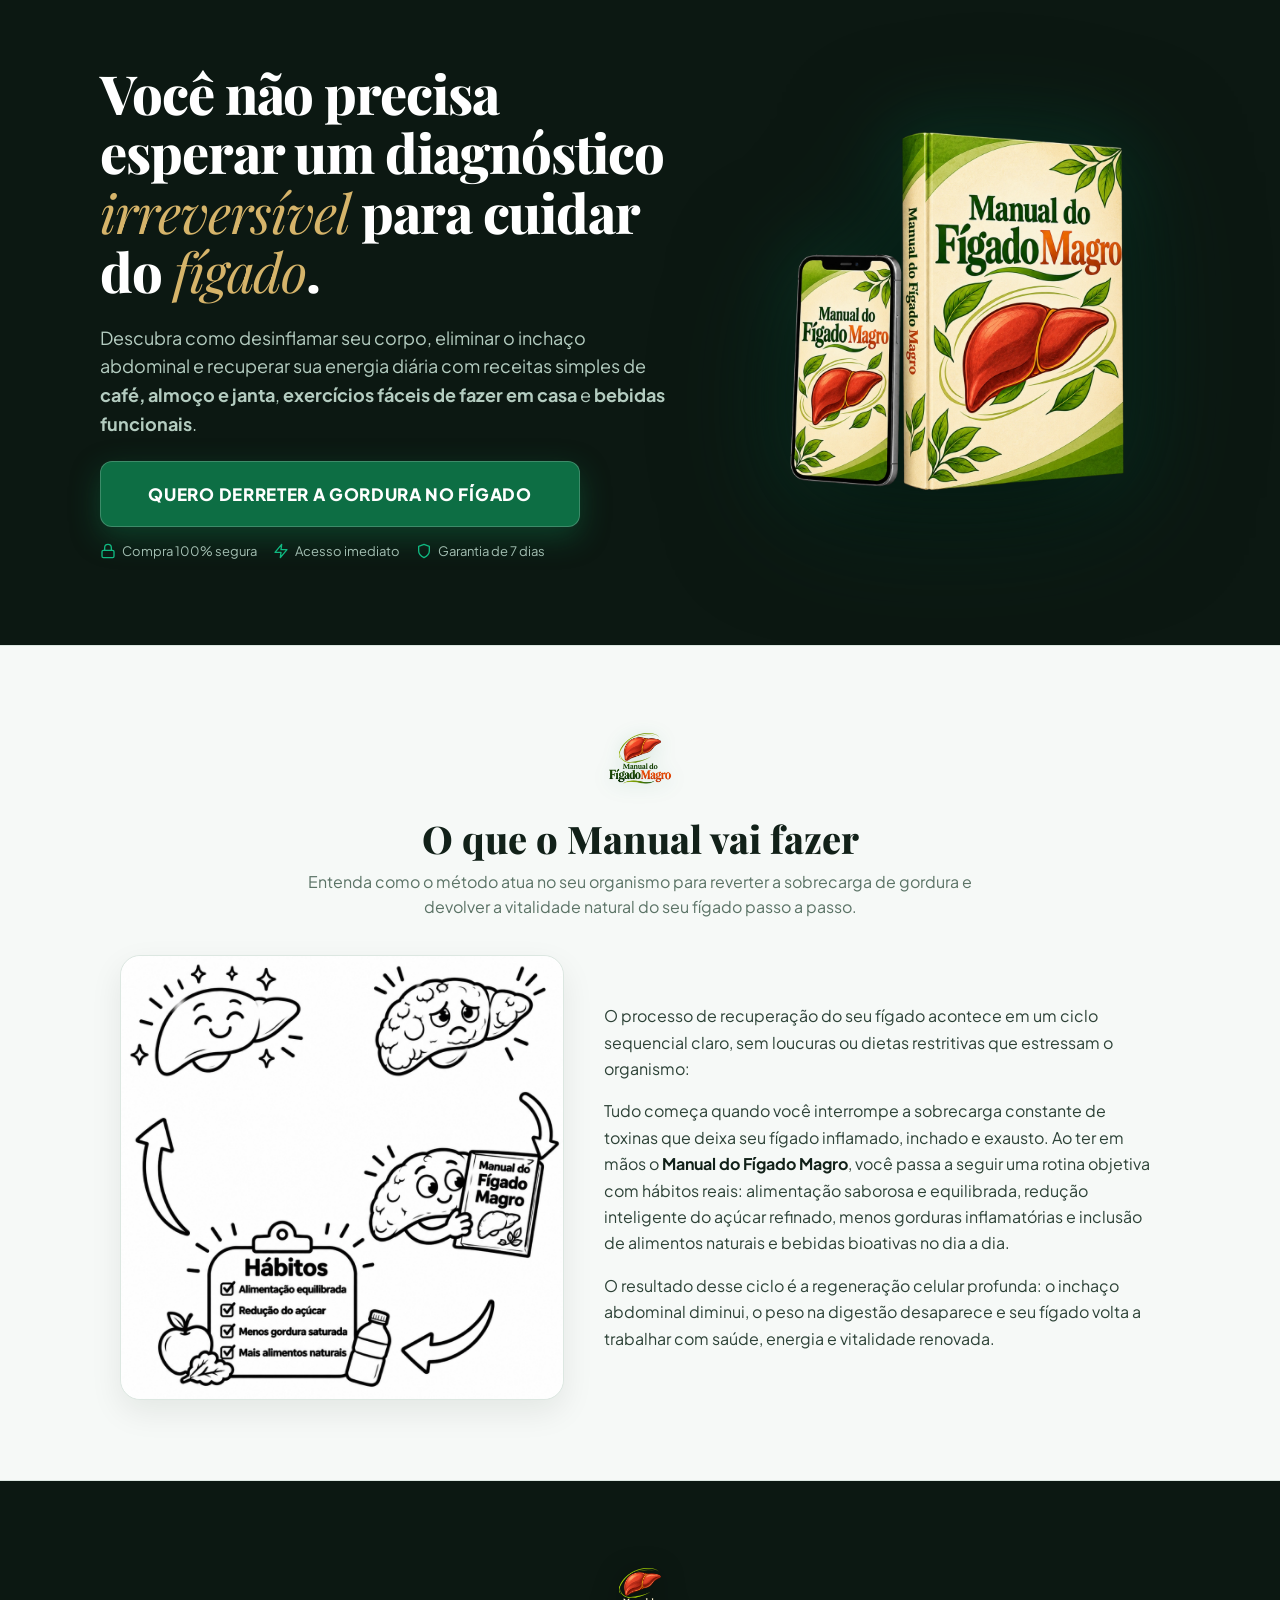
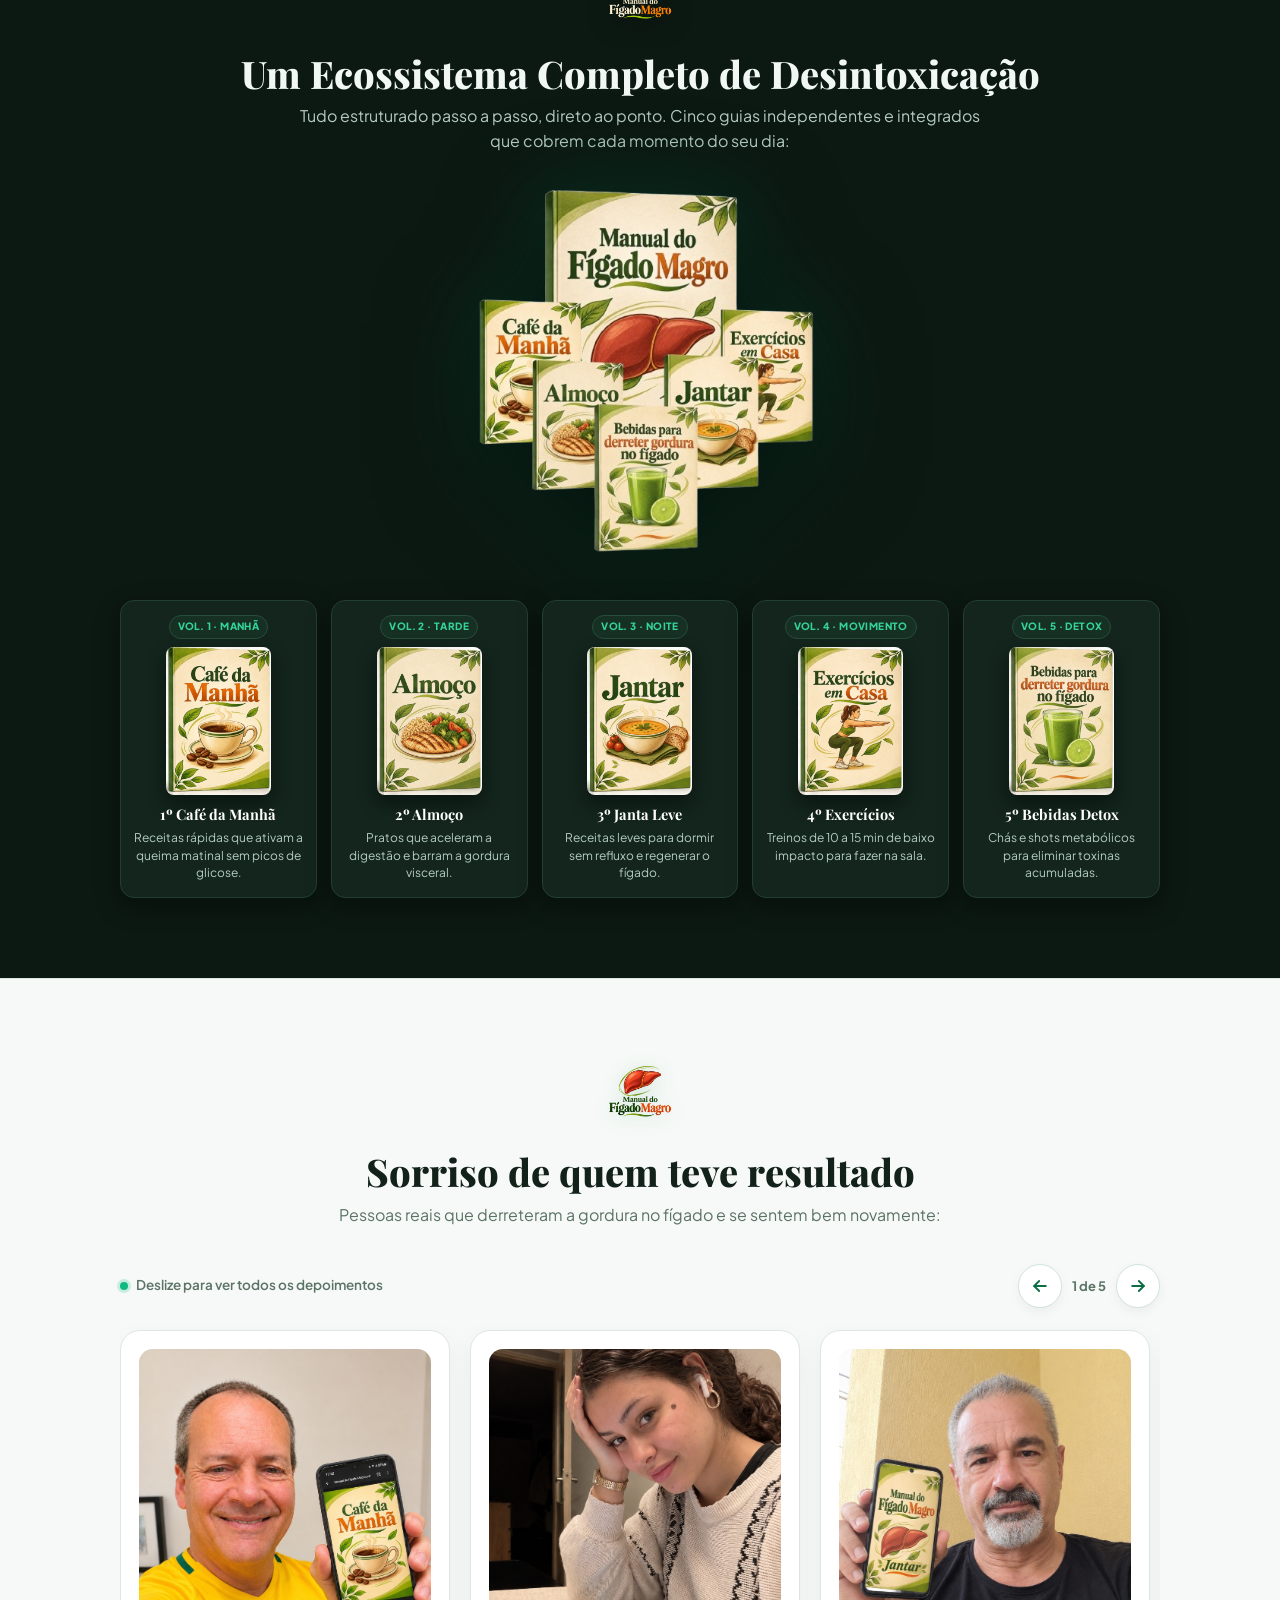
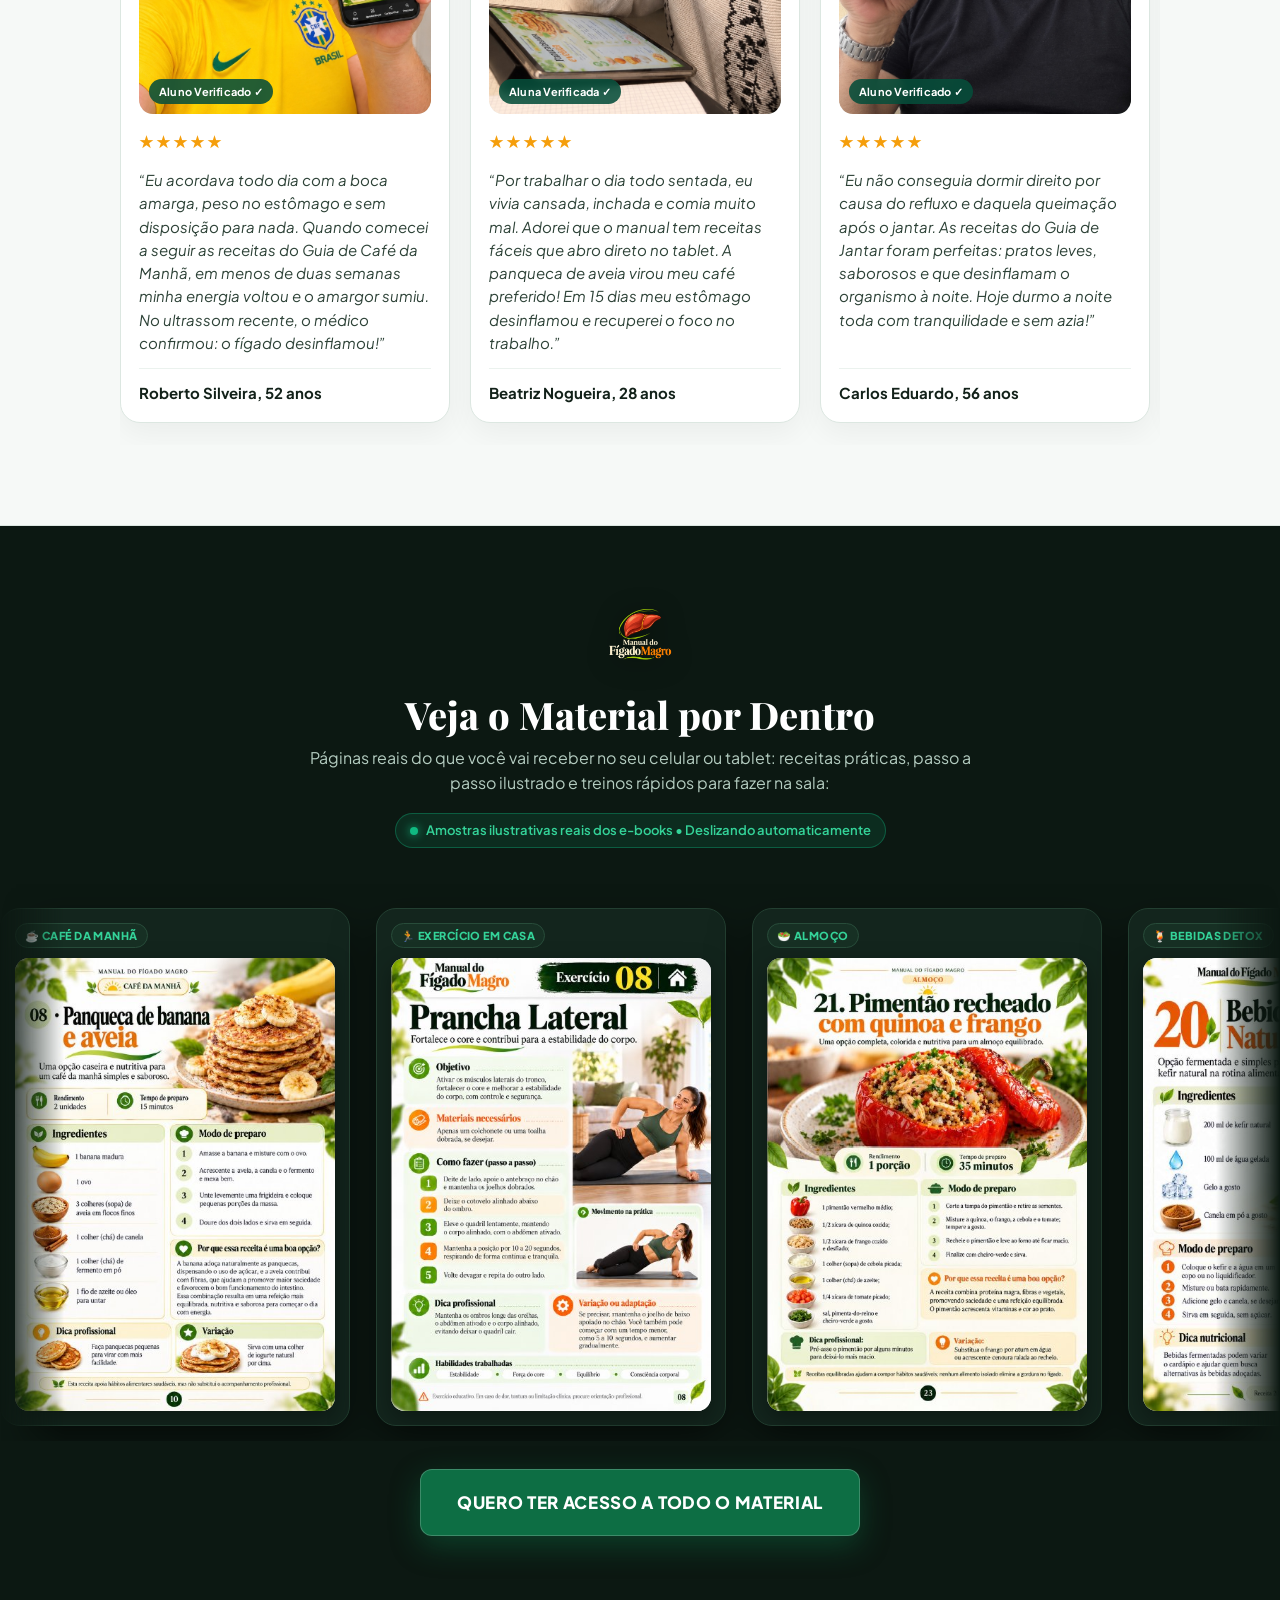
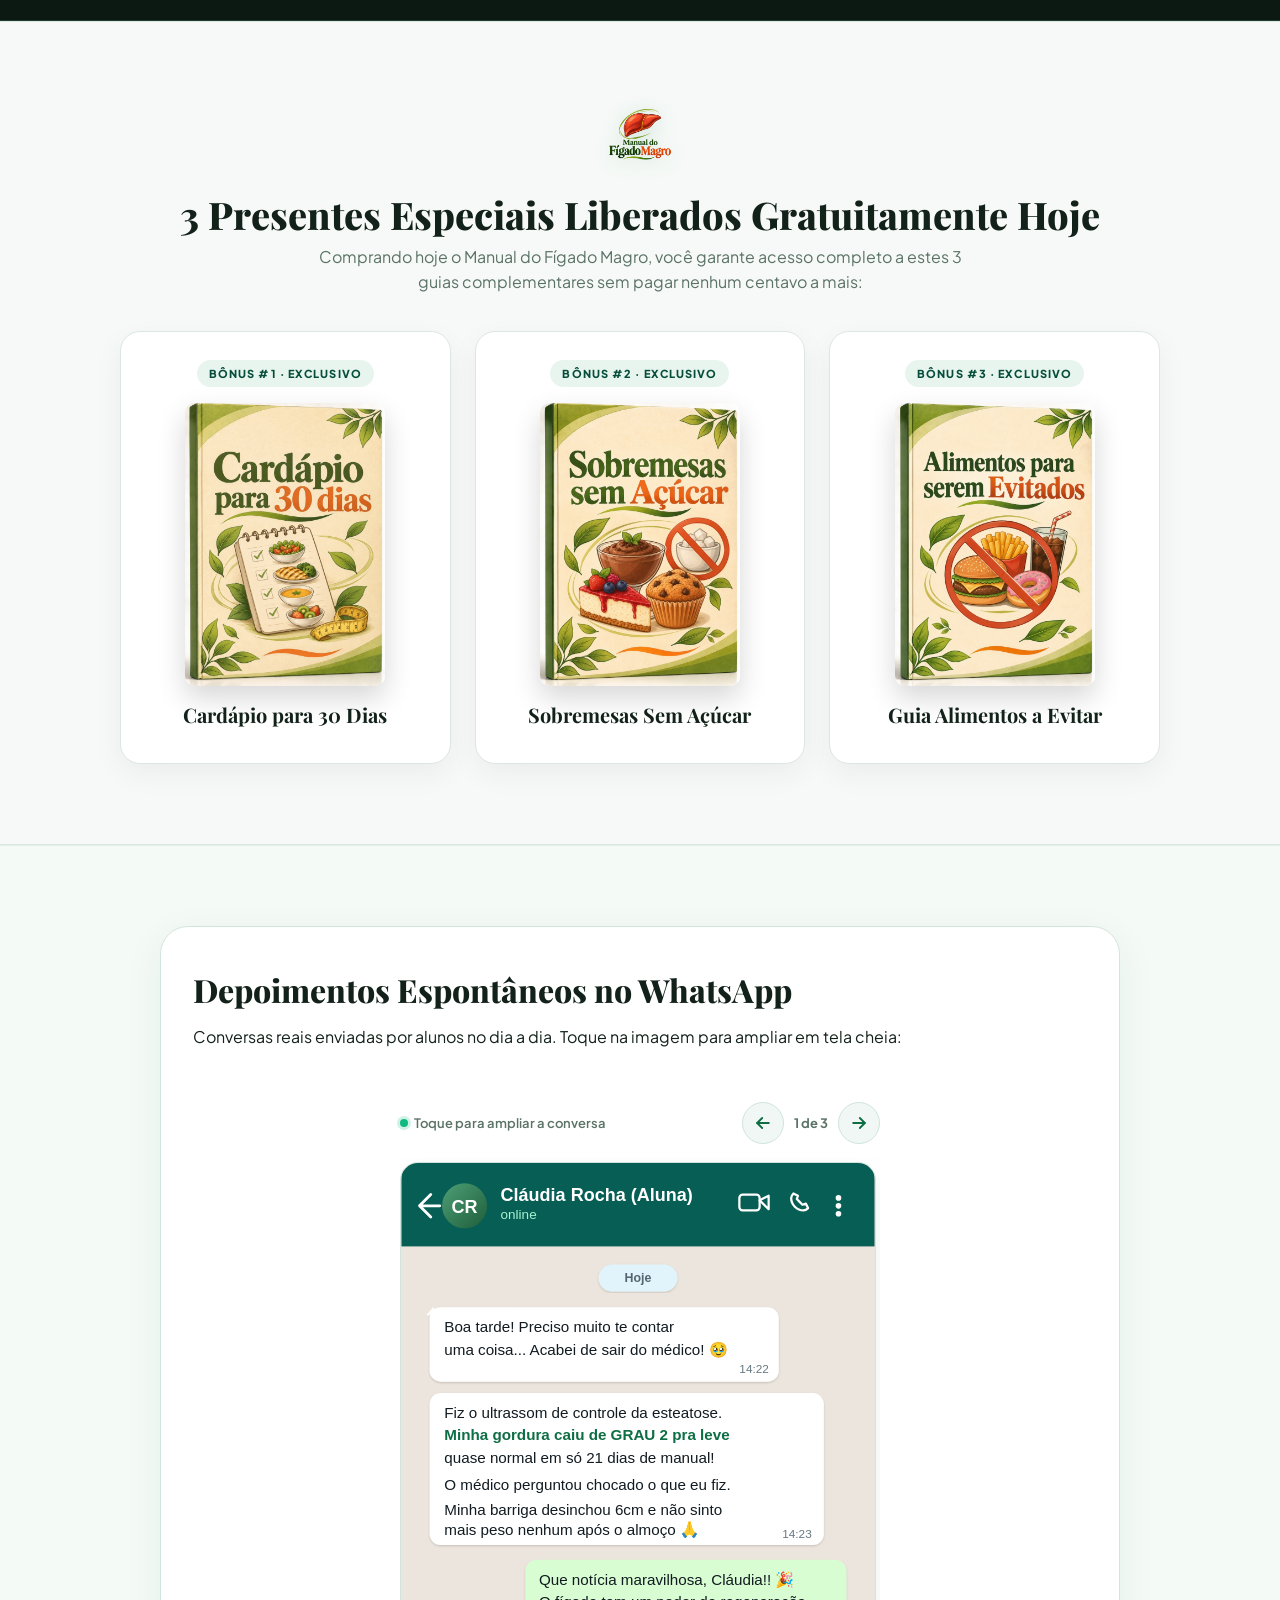
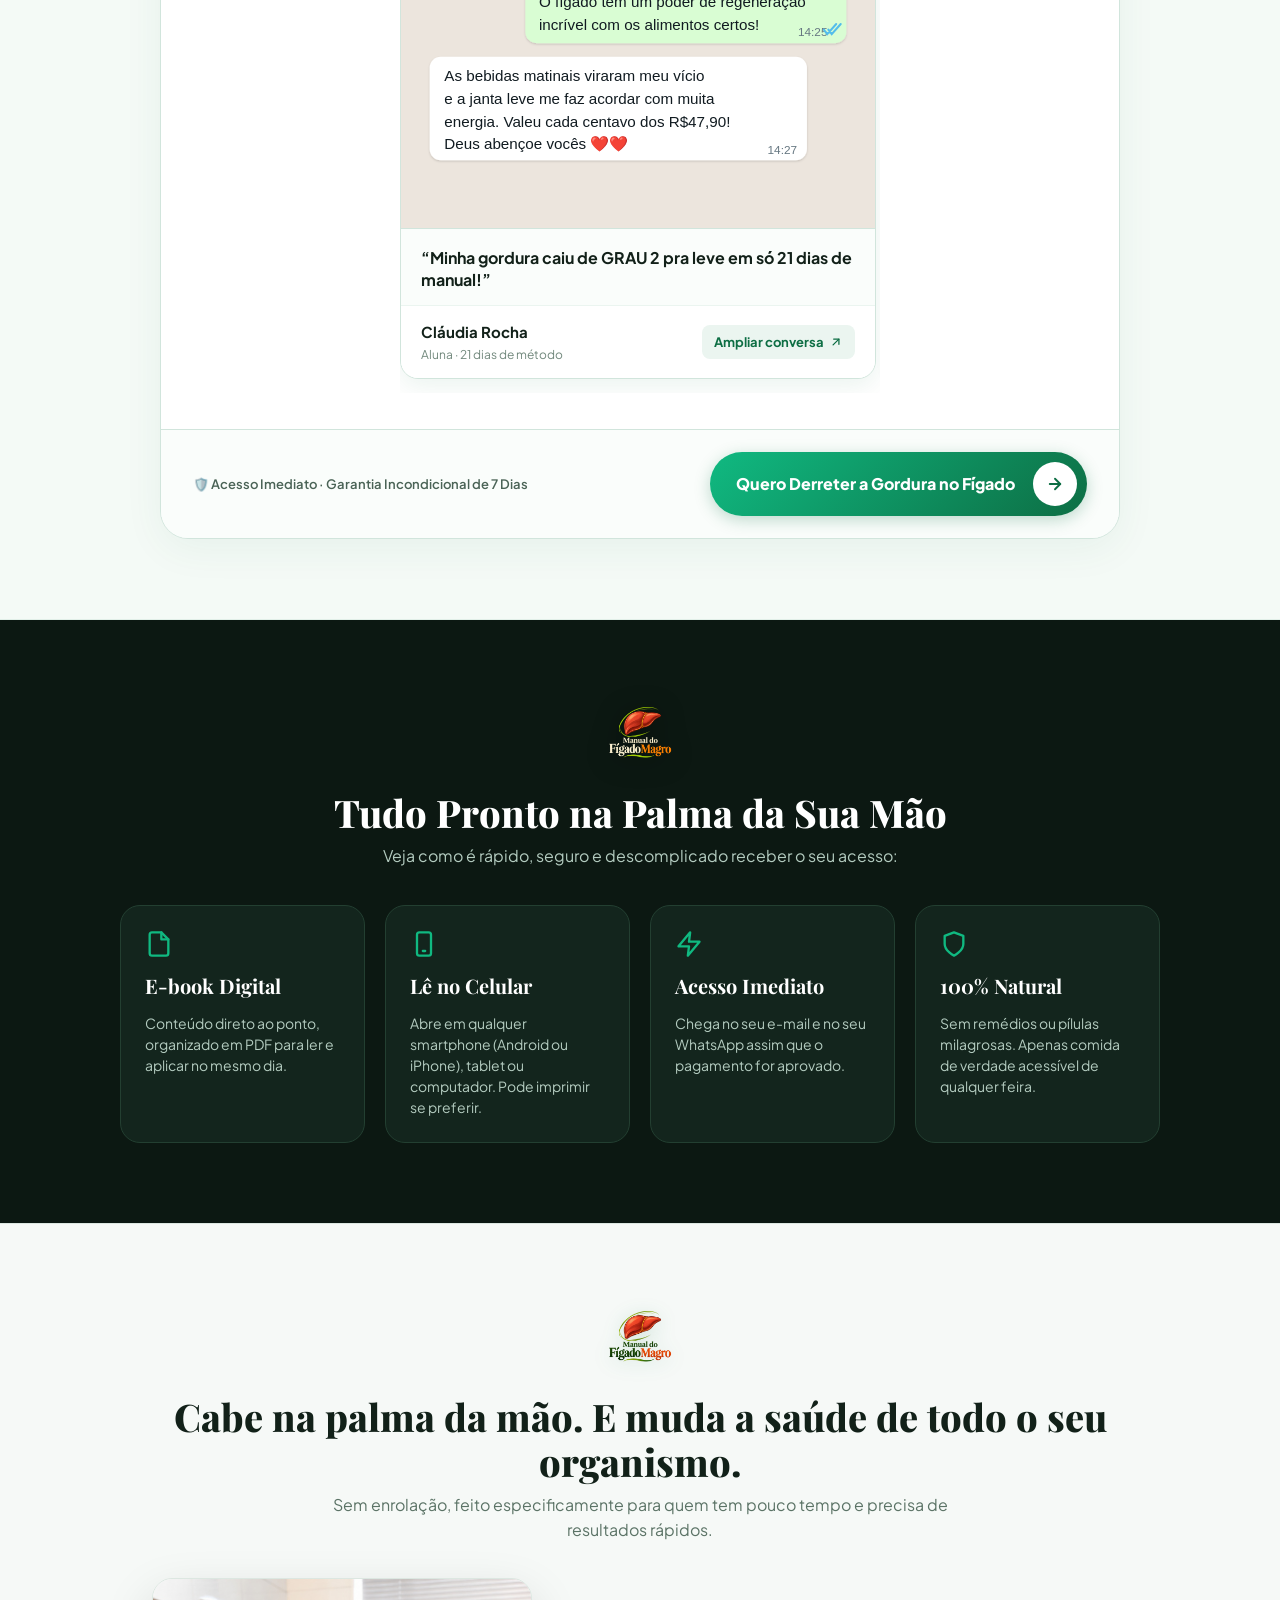
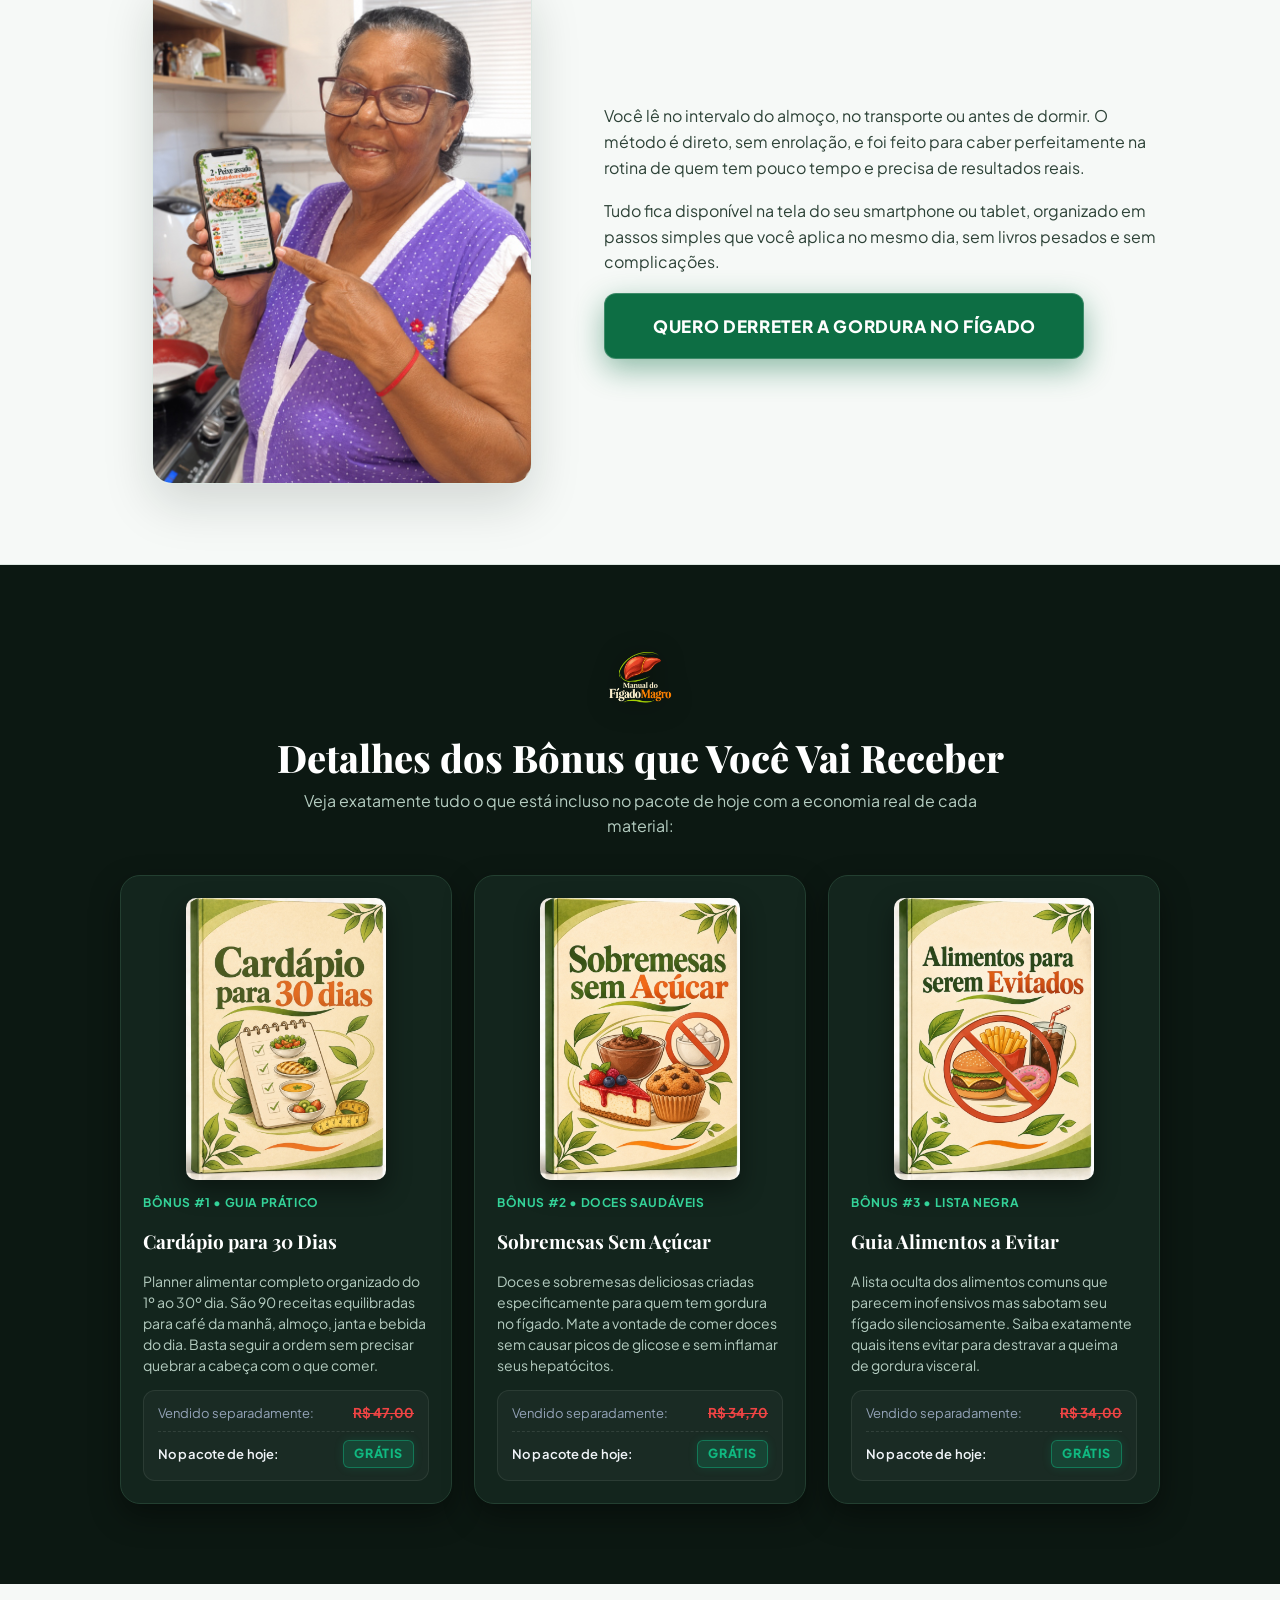
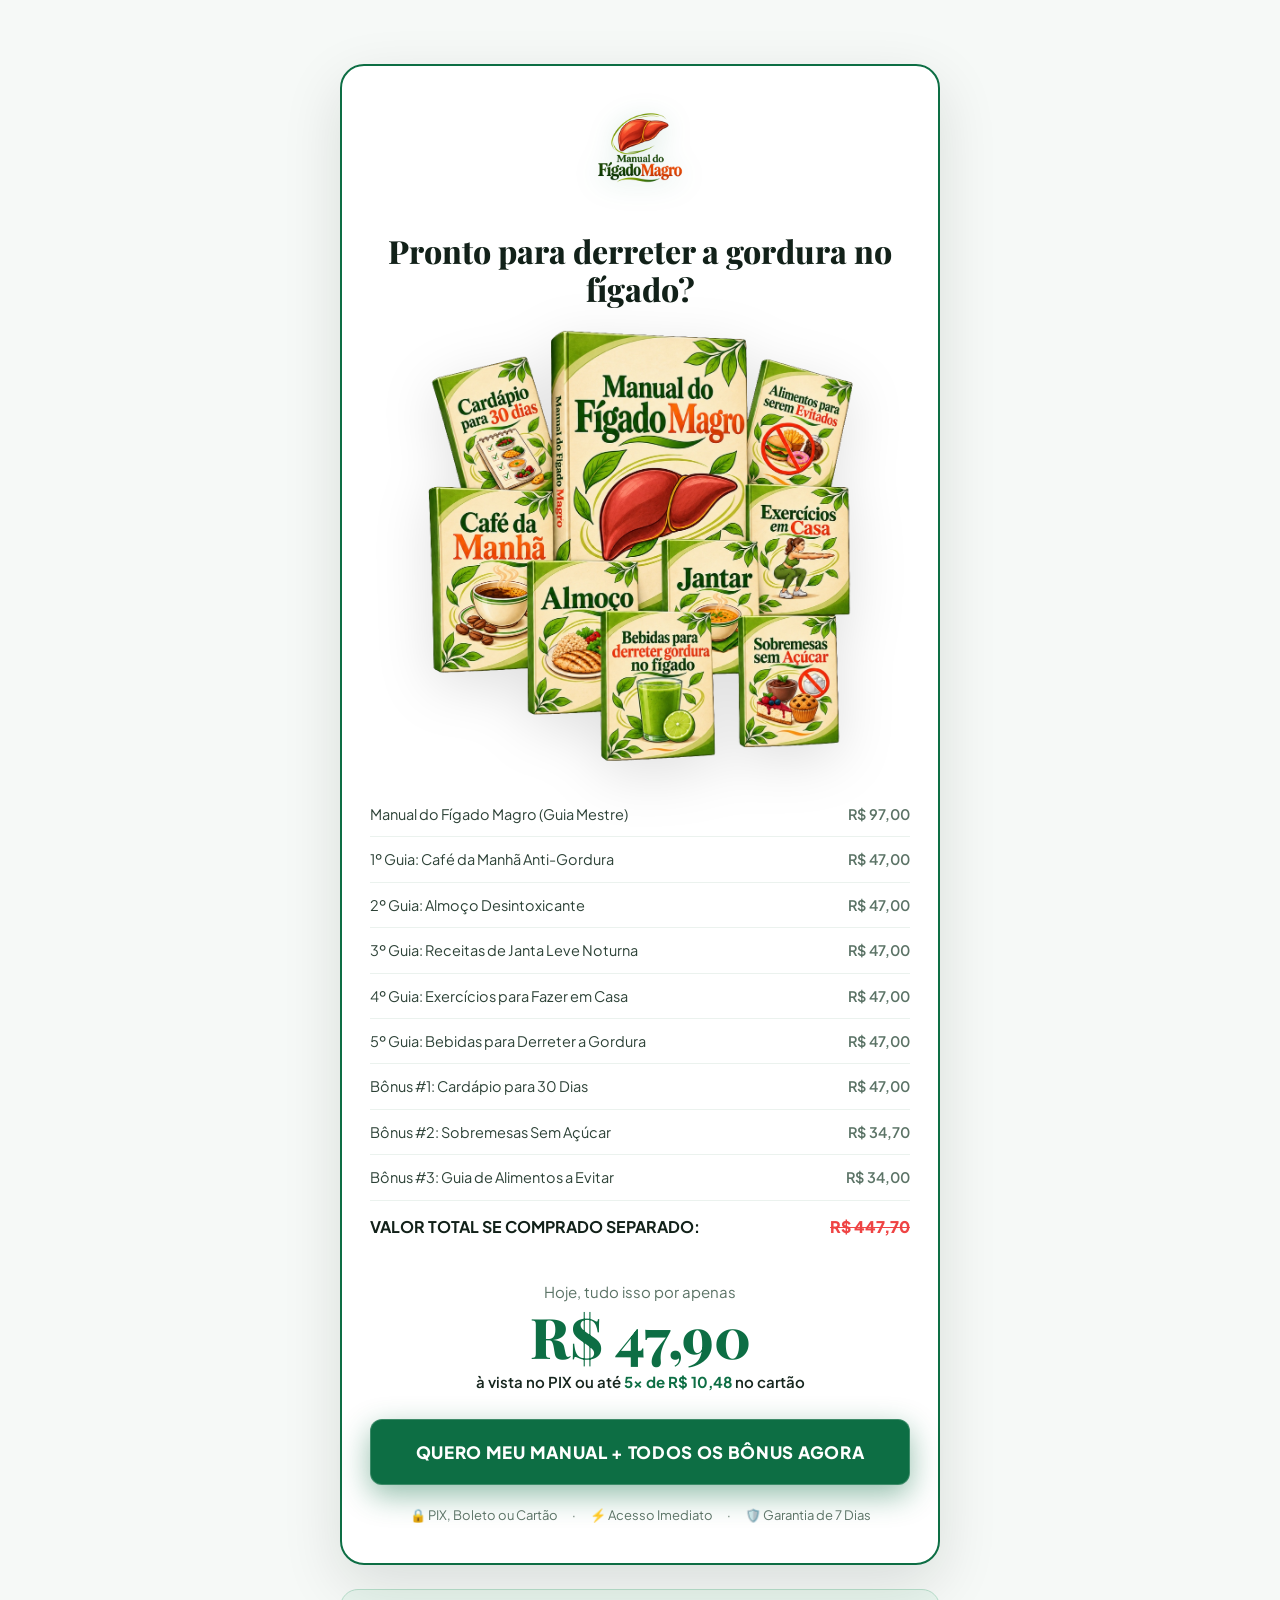
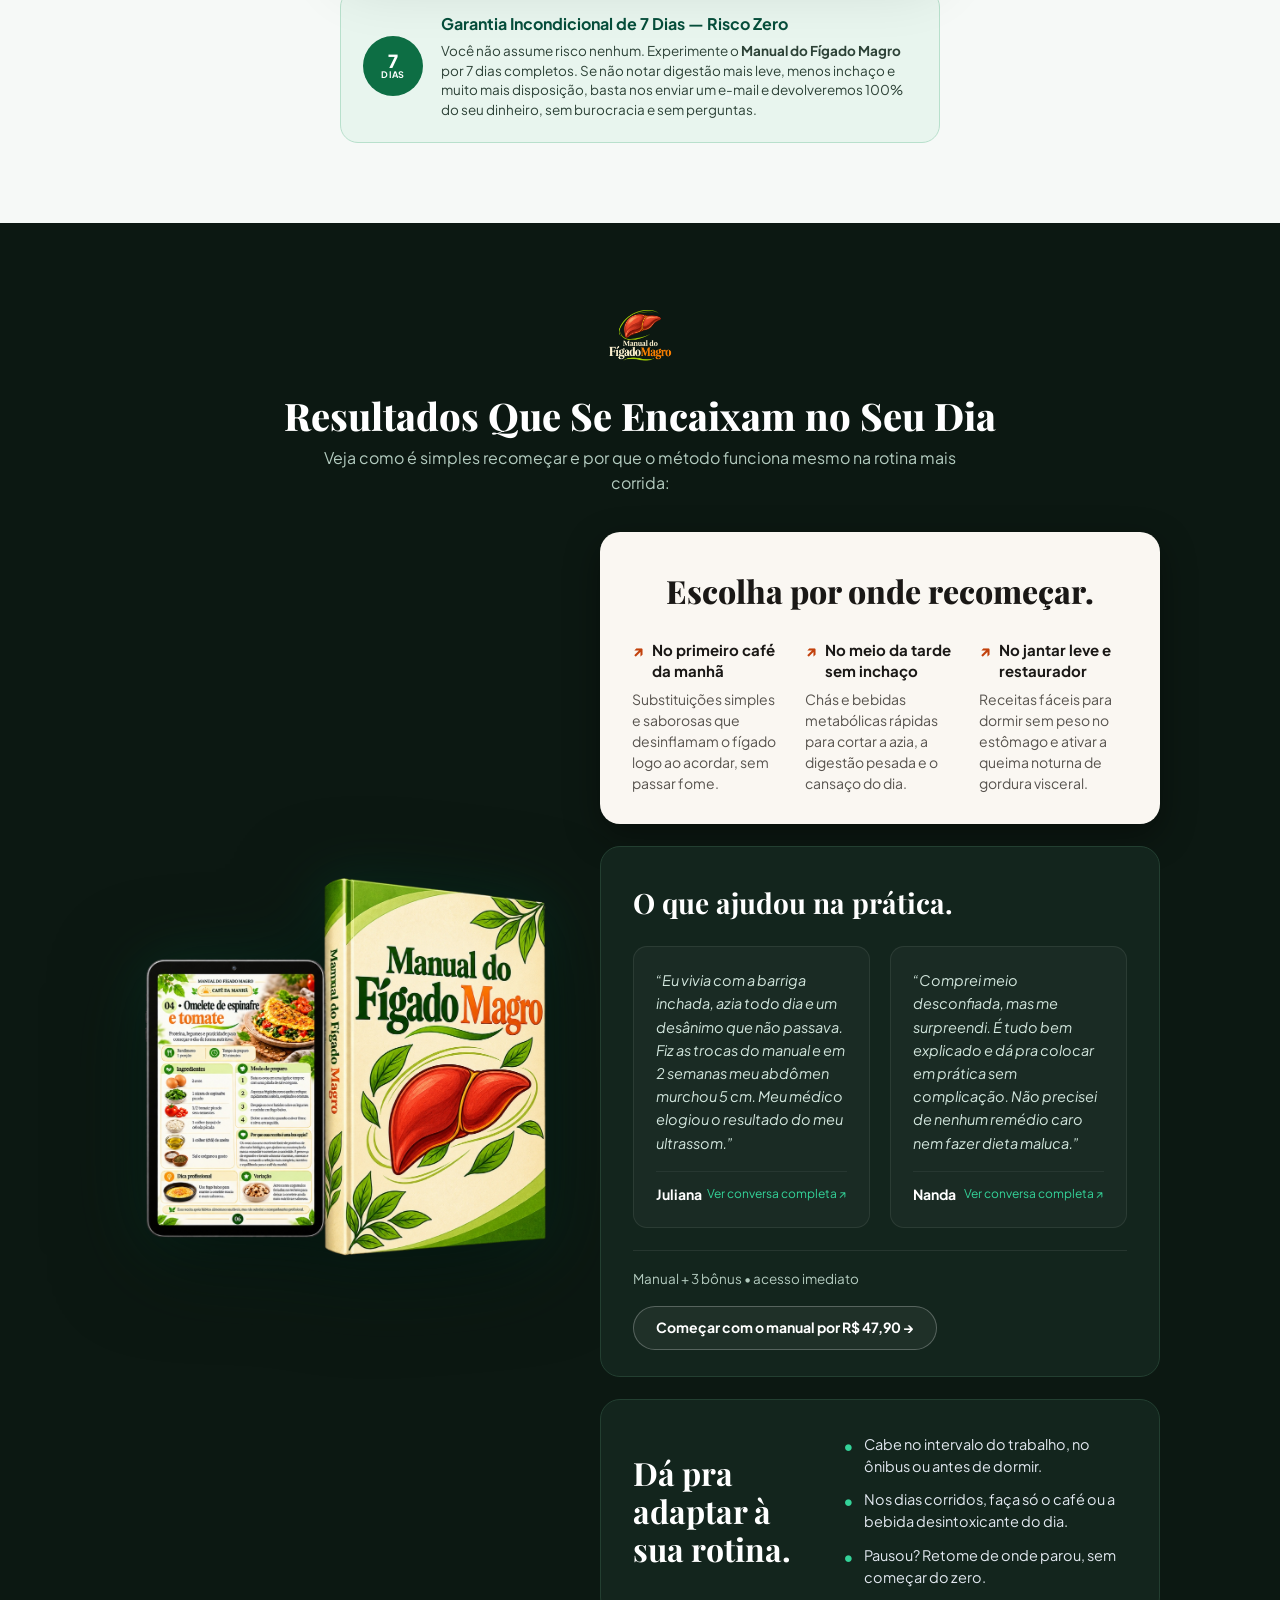
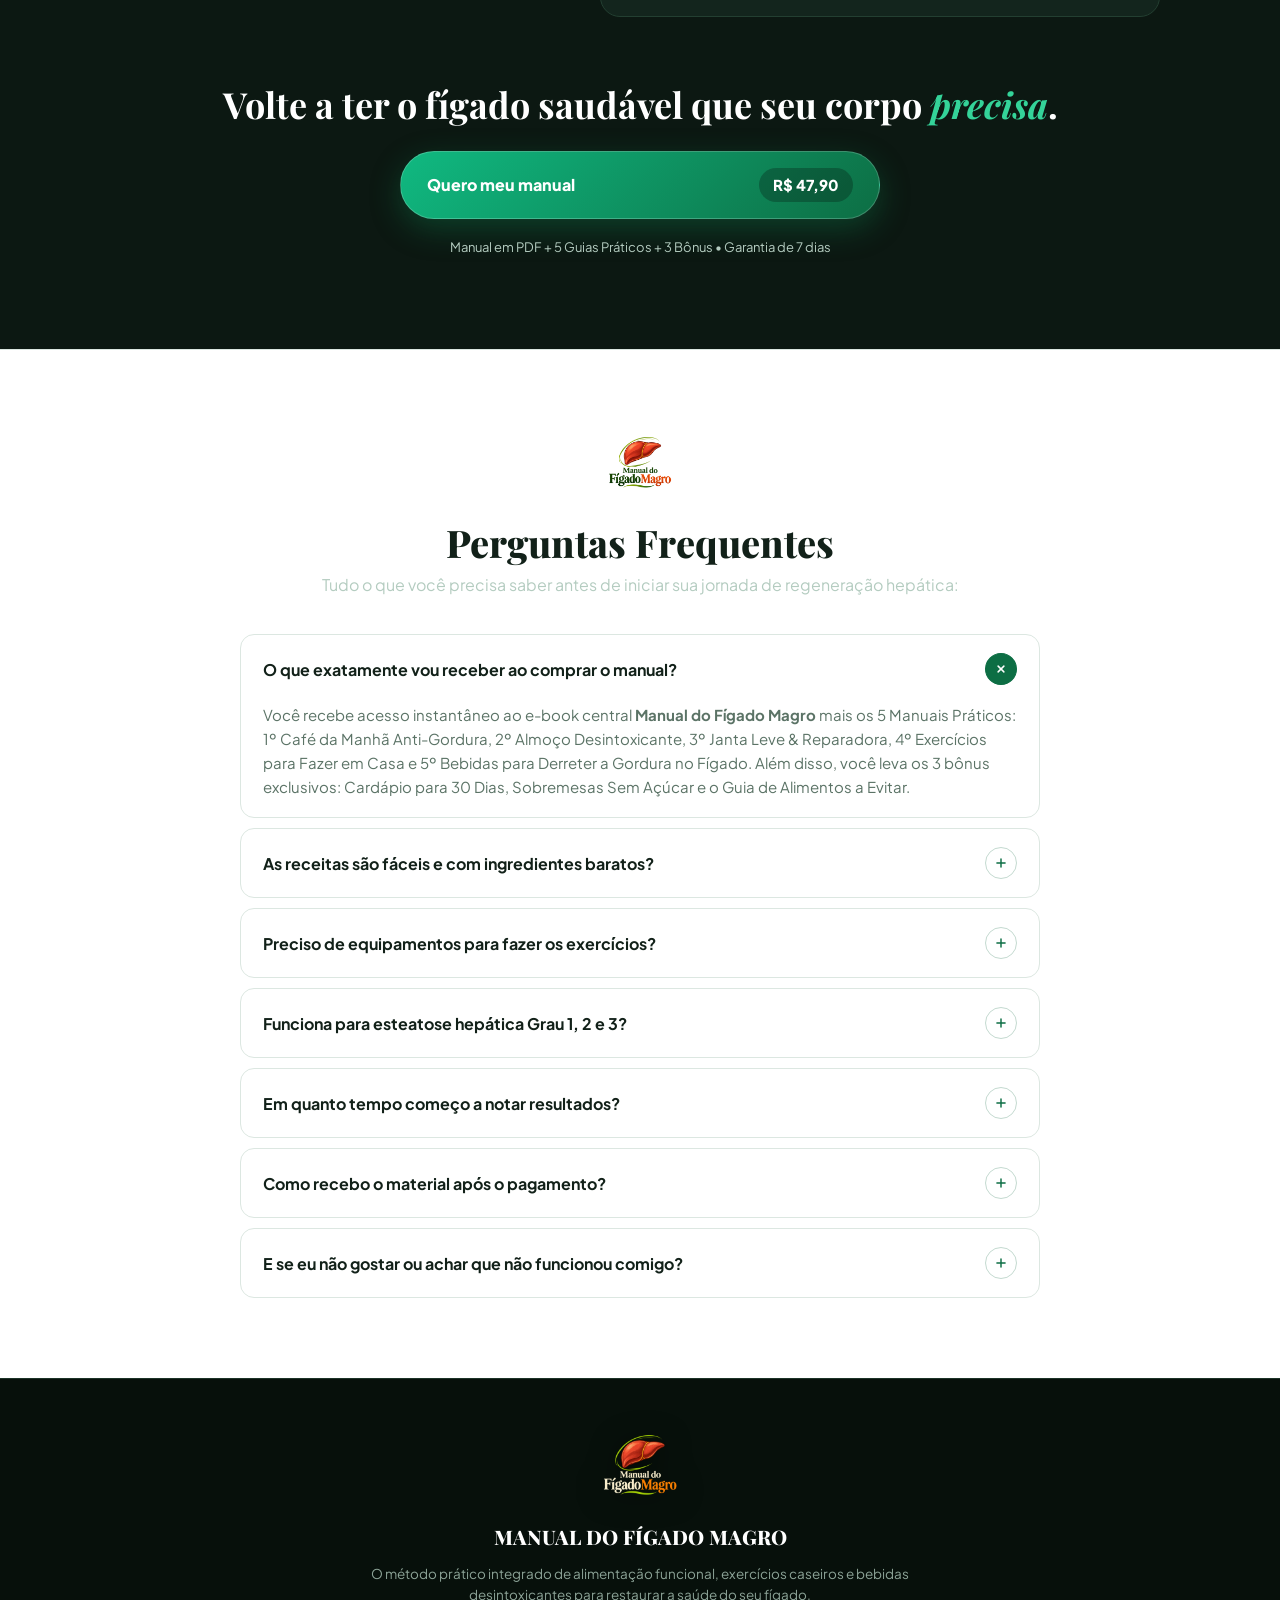
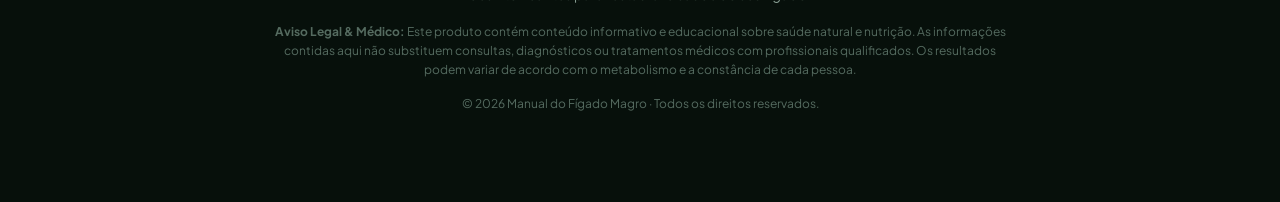
==== commit b5043aac: "Add files via upload" ====
--- a/site-completo-figado.html
+++ b/site-completo-figado.html
@@ -625,7 +625,7 @@
   width: 100%;
   overflow: hidden;
   display: flex;
-  gap: 22px;
+  gap: 26px;
   padding: 24px 0 16px;
   user-select: none;
   pointer-events: none; /* Imagens ilustrativas não interativas */
@@ -637,9 +637,9 @@
   flex-shrink: 0;
   display: flex;
   align-items: stretch;
-  gap: 22px;
+  gap: 26px;
   min-width: 100%;
-  animation: marquee-scroll-left 46s linear infinite;
+  animation: marquee-scroll-left 52s linear infinite;
   will-change: transform;
 }
 
@@ -648,21 +648,21 @@
     transform: translateX(0);
   }
   to {
-    transform: translateX(calc(-100% - 22px));
+    transform: translateX(calc(-100% - 26px));
   }
 }
 
 .recipe-card {
-  width: 250px;
+  width: 350px;
   flex-shrink: 0;
   background: var(--bg-dark-card);
   border: 1px solid var(--bg-dark-border);
-  border-radius: 18px;
-  padding: 12px;
+  border-radius: 20px;
+  padding: 14px;
   display: flex;
   flex-direction: column;
-  gap: 8px;
-  box-shadow: 0 12px 30px rgba(0, 0, 0, 0.45);
+  gap: 10px;
+  box-shadow: 0 16px 40px rgba(0, 0, 0, 0.5);
 }
 
 .recipe-card-badge {
@@ -682,8 +682,8 @@
 .recipe-card-img-wrap {
   position: relative;
   width: 100%;
-  aspect-ratio: 420 / 594;
-  border-radius: 12px;
+  aspect-ratio: 454 / 642;
+  border-radius: 14px;
   overflow: hidden;
   background: #FFFFFF;
   box-shadow: 0 8px 22px rgba(0, 0, 0, 0.35);
@@ -2465,15 +2465,15 @@
   }
 
   .recipes-marquee-wrap {
-    gap: 16px;
+    gap: 18px;
     padding: 18px 0 14px;
     mask-image: linear-gradient(to right, transparent 0%, black 6%, black 94%, transparent 100%);
     -webkit-mask-image: linear-gradient(to right, transparent 0%, black 6%, black 94%, transparent 100%);
   }
 
   .recipes-marquee-group {
-    gap: 16px;
-    animation: marquee-scroll-left-mobile 36s linear infinite;
+    gap: 18px;
+    animation: marquee-scroll-left-mobile 40s linear infinite;
   }
 
   @keyframes marquee-scroll-left-mobile {
@@ -2481,12 +2481,12 @@
       transform: translateX(0);
     }
     to {
-      transform: translateX(calc(-100% - 16px));
+      transform: translateX(calc(-100% - 18px));
     }
   }
 
   .recipe-card {
-    width: 210px;
+    width: 285px;
     padding: 12px;
     border-radius: 16px;
     gap: 8px;
@@ -3212,180 +3212,7 @@
       </div>
     </section>
 
-    <!-- ========================================================================
-         NOVO MÓDULO: AMOSTRA DAS RECEITAS / CARROSSEL CONTÍNUO IMPARÁVEL (DARK FOREST)
-         ======================================================================== -->
-    <section class="sec-dark recipes-preview-section" id="amostra-receitas" aria-labelledby="h-amostra-receitas">
-      <div class="container">
-        <div class="sec-head">
-          <img src="images/mockup-letras-claras.png" alt="Selo Oficial Manual do Fígado Magro" class="sec-brand-seal" loading="lazy">
-          <h2 class="sec-title" id="h-amostra-receitas" style="color:#FFFFFF;">Veja Como as Receitas São Por Dentro</h2>
-          <p class="sec-sub">Páginas reais do material que você vai receber no celular. Tudo ilustrado passo a passo, com ingredientes baratos e preparo de 5 a 20 minutos:</p>
-          <div class="marquee-hint-badge">
-            <span class="pulse-dot"></span>
-            <span>Amostras ilustrativas dos 5 e-books • Deslizando automaticamente</span>
-          </div>
-        </div>
-      </div>
-
-      <!-- Marquee Infinito Imparável (Passa automaticamente da direita para a esquerda) -->
-      <div class="recipes-marquee-wrap" aria-roledescription="carrossel contínuo de receitas" aria-label="Amostra de páginas das receitas do Manual">
-        <!-- Grupo 1 -->
-        <div class="recipes-marquee-group">
-          <!-- 1: Café - Omelete -->
-          <div class="recipe-card">
-            <span class="recipe-card-badge">☕ Café da Manhã</span>
-            <div class="recipe-card-img-wrap">
-              <img src="images/receita-cafe-omelete.jpg" alt="Receita de Café da Manhã: Omelete de espinafre e tomate" class="recipe-page-img" loading="lazy">
-            </div>
-          </div>
-
-          <!-- 2: Café - Crepioca -->
-          <div class="recipe-card">
-            <span class="recipe-card-badge">☕ Café da Manhã</span>
-            <div class="recipe-card-img-wrap">
-              <img src="images/receita-cafe-crepioca.jpg" alt="Receita de Café da Manhã: Crepioca de queijo branco e orégano" class="recipe-page-img" loading="lazy">
-            </div>
-          </div>
-
-          <!-- 3: Almoço - Salada -->
-          <div class="recipe-card">
-            <span class="recipe-card-badge">🥗 Almoço</span>
-            <div class="recipe-card-img-wrap">
-              <img src="images/receita-almoco-salada.jpg" alt="Receita de Almoço: Salada de grão-de-bico com frango" class="recipe-page-img" loading="lazy">
-            </div>
-          </div>
-
-          <!-- 4: Almoço - Frango ao Forno -->
-          <div class="recipe-card">
-            <span class="recipe-card-badge">🥗 Almoço</span>
-            <div class="recipe-card-img-wrap">
-              <img src="images/receita-almoco-frango.jpg" alt="Receita de Almoço: Frango ao forno com batata e cenoura" class="recipe-page-img" loading="lazy">
-            </div>
-          </div>
-
-          <!-- 5: Jantar - Bowl de Quinoa -->
-          <div class="recipe-card">
-            <span class="recipe-card-badge">🍲 Jantar</span>
-            <div class="recipe-card-img-wrap">
-              <img src="images/receita-janta-quinoa.jpg" alt="Receita de Jantar: Bowl de quinoa, grão-de-bico e folhas" class="recipe-page-img" loading="lazy">
-            </div>
-          </div>
-
-          <!-- 6: Jantar - Abobrinha Recheada -->
-          <div class="recipe-card">
-            <span class="recipe-card-badge">🍲 Jantar</span>
-            <div class="recipe-card-img-wrap">
-              <img src="images/receita-janta-abobrinha.jpg" alt="Receita de Jantar: Abobrinha recheada com frango" class="recipe-page-img" loading="lazy">
-            </div>
-          </div>
-
-          <!-- 7: Jantar - Peixe Ensopado -->
-          <div class="recipe-card">
-            <span class="recipe-card-badge">🍲 Jantar</span>
-            <div class="recipe-card-img-wrap">
-              <img src="images/receita-janta-peixe.jpg" alt="Receita de Jantar: Peixe ensopado com legumes" class="recipe-page-img" loading="lazy">
-            </div>
-          </div>
-
-          <!-- 8: Bebidas - Suco Cenoura Laranja -->
-          <div class="recipe-card">
-            <span class="recipe-card-badge">🍹 Bebidas</span>
-            <div class="recipe-card-img-wrap">
-              <img src="images/receita-bebida-cenoura.jpg" alt="Receita de Bebidas: Bebida de Cenoura com Laranja" class="recipe-page-img" loading="lazy">
-            </div>
-          </div>
-
-          <!-- 9: Bebidas - Chá Gelado de Limão -->
-          <div class="recipe-card">
-            <span class="recipe-card-badge">🍹 Bebidas</span>
-            <div class="recipe-card-img-wrap">
-              <img src="images/receita-bebida-cha.jpg" alt="Receita de Bebidas: Chá Gelado de Limão sem Açúcar" class="recipe-page-img" loading="lazy">
-            </div>
-          </div>
-        </div>
-
-        <!-- Grupo 2 (Duplicado para loop infinito sem interrupções) -->
-        <div class="recipes-marquee-group" aria-hidden="true">
-          <!-- 1: Café - Omelete -->
-          <div class="recipe-card">
-            <span class="recipe-card-badge">☕ Café da Manhã</span>
-            <div class="recipe-card-img-wrap">
-              <img src="images/receita-cafe-omelete.jpg" alt="Receita de Café da Manhã: Omelete de espinafre e tomate" class="recipe-page-img" loading="lazy">
-            </div>
-          </div>
-
-          <!-- 2: Café - Crepioca -->
-          <div class="recipe-card">
-            <span class="recipe-card-badge">☕ Café da Manhã</span>
-            <div class="recipe-card-img-wrap">
-              <img src="images/receita-cafe-crepioca.jpg" alt="Receita de Café da Manhã: Crepioca de queijo branco e orégano" class="recipe-page-img" loading="lazy">
-            </div>
-          </div>
-
-          <!-- 3: Almoço - Salada -->
-          <div class="recipe-card">
-            <span class="recipe-card-badge">🥗 Almoço</span>
-            <div class="recipe-card-img-wrap">
-              <img src="images/receita-almoco-salada.jpg" alt="Receita de Almoço: Salada de grão-de-bico com frango" class="recipe-page-img" loading="lazy">
-            </div>
-          </div>
-
-          <!-- 4: Almoço - Frango ao Forno -->
-          <div class="recipe-card">
-            <span class="recipe-card-badge">🥗 Almoço</span>
-            <div class="recipe-card-img-wrap">
-              <img src="images/receita-almoco-frango.jpg" alt="Receita de Almoço: Frango ao forno com batata e cenoura" class="recipe-page-img" loading="lazy">
-            </div>
-          </div>
-
-          <!-- 5: Jantar - Bowl de Quinoa -->
-          <div class="recipe-card">
-            <span class="recipe-card-badge">🍲 Jantar</span>
-            <div class="recipe-card-img-wrap">
-              <img src="images/receita-janta-quinoa.jpg" alt="Receita de Jantar: Bowl de quinoa, grão-de-bico e folhas" class="recipe-page-img" loading="lazy">
-            </div>
-          </div>
-
-          <!-- 6: Jantar - Abobrinha Recheada -->
-          <div class="recipe-card">
-            <span class="recipe-card-badge">🍲 Jantar</span>
-            <div class="recipe-card-img-wrap">
-              <img src="images/receita-janta-abobrinha.jpg" alt="Receita de Jantar: Abobrinha recheada com frango" class="recipe-page-img" loading="lazy">
-            </div>
-          </div>
-
-          <!-- 7: Jantar - Peixe Ensopado -->
-          <div class="recipe-card">
-            <span class="recipe-card-badge">🍲 Jantar</span>
-            <div class="recipe-card-img-wrap">
-              <img src="images/receita-janta-peixe.jpg" alt="Receita de Jantar: Peixe ensopado com legumes" class="recipe-page-img" loading="lazy">
-            </div>
-          </div>
-
-          <!-- 8: Bebidas - Suco Cenoura Laranja -->
-          <div class="recipe-card">
-            <span class="recipe-card-badge">🍹 Bebidas</span>
-            <div class="recipe-card-img-wrap">
-              <img src="images/receita-bebida-cenoura.jpg" alt="Receita de Bebidas: Bebida de Cenoura com Laranja" class="recipe-page-img" loading="lazy">
-            </div>
-          </div>
-
-          <!-- 9: Bebidas - Chá Gelado de Limão -->
-          <div class="recipe-card">
-            <span class="recipe-card-badge">🍹 Bebidas</span>
-            <div class="recipe-card-img-wrap">
-              <img src="images/receita-bebida-cha.jpg" alt="Receita de Bebidas: Chá Gelado de Limão sem Açúcar" class="recipe-page-img" loading="lazy">
-            </div>
-          </div>
-        </div>
-      </div>
-
-      <!-- Botão de Ação -->
-      <div class="container" style="margin-top: 28px; text-align: center; padding: 0 16px;">
-        <a href="#oferta" class="btn-cta" style="max-width: 440px; margin: 0 auto;">Quero ter acesso a todas as receitas</a>
-      </div>
-    </section>
+
 
     <!-- ========================================================================
          MÓDULO 4: RESULTADOS REAIS & PROVA SOCIAL (LIGHT CREAM)
@@ -3503,6 +3330,165 @@
             </div>
           </div>
         </div>
+      </div>
+    </section>
+
+    <!-- ========================================================================
+         AMOSTRA DO PRODUTO: CARROSSEL CONTÍNUO DE PRINTS REAIS (DARK FOREST)
+         ======================================================================== -->
+    <section class="sec-dark recipes-preview-section" id="amostra-receitas" aria-labelledby="h-amostra-receitas">
+      <div class="container">
+        <div class="sec-head">
+          <img src="images/mockup-letras-claras.png" alt="Selo Oficial Manual do Fígado Magro" class="sec-brand-seal" loading="lazy">
+          <h2 class="sec-title" id="h-amostra-receitas" style="color:#FFFFFF;">Veja o Material por Dentro</h2>
+          <p class="sec-sub">Páginas reais do que você vai receber no seu celular ou tablet: receitas práticas, passo a passo ilustrado e treinos rápidos para fazer na sala:</p>
+          <div class="marquee-hint-badge">
+            <span class="pulse-dot"></span>
+            <span>Amostras ilustrativas reais dos e-books • Deslizando automaticamente</span>
+          </div>
+        </div>
+      </div>
+
+      <!-- Marquee Infinito Imparável (Passa automaticamente da direita para a esquerda) -->
+      <div class="recipes-marquee-wrap" aria-roledescription="carrossel contínuo de amostras do produto" aria-label="Amostra de páginas reais dos e-books do Manual">
+        <!-- Grupo 1 -->
+        <div class="recipes-marquee-group">
+          <!-- 1: Café da Manhã - Panqueca -->
+          <div class="recipe-card">
+            <span class="recipe-card-badge">☕ Café da Manhã</span>
+            <div class="recipe-card-img-wrap">
+              <img src="images/print-cafe-panqueca.jpg" alt="Receita de Café da Manhã: Panqueca de banana e aveia" class="recipe-page-img" loading="lazy">
+            </div>
+          </div>
+
+          <!-- 2: Exercício - Prancha -->
+          <div class="recipe-card">
+            <span class="recipe-card-badge">🏃 Exercício em Casa</span>
+            <div class="recipe-card-img-wrap">
+              <img src="images/print-exercicio-prancha.jpg" alt="Exercício em Casa: Prancha Lateral para o abdômen" class="recipe-page-img" loading="lazy">
+            </div>
+          </div>
+
+          <!-- 3: Almoço - Pimentão Recheado -->
+          <div class="recipe-card">
+            <span class="recipe-card-badge">🥗 Almoço</span>
+            <div class="recipe-card-img-wrap">
+              <img src="images/print-almoco-pimentao.jpg" alt="Receita de Almoço: Pimentão recheado com quinoa e frango" class="recipe-page-img" loading="lazy">
+            </div>
+          </div>
+
+          <!-- 4: Bebida - Kefir -->
+          <div class="recipe-card">
+            <span class="recipe-card-badge">🍹 Bebidas Detox</span>
+            <div class="recipe-card-img-wrap">
+              <img src="images/print-bebida-kefir.jpg" alt="Receita de Bebidas: Bebida de Kefir Natural sem Açúcar" class="recipe-page-img" loading="lazy">
+            </div>
+          </div>
+
+          <!-- 5: Café da Manhã - Bolo -->
+          <div class="recipe-card">
+            <span class="recipe-card-badge">☕ Café da Manhã</span>
+            <div class="recipe-card-img-wrap">
+              <img src="images/print-cafe-bolo.jpg" alt="Receita de Café da Manhã: Bolo caseiro de banana e aveia sem açúcar" class="recipe-page-img" loading="lazy">
+            </div>
+          </div>
+
+          <!-- 6: Exercício - Elevação de Joelhos -->
+          <div class="recipe-card">
+            <span class="recipe-card-badge">🏃 Exercício em Casa</span>
+            <div class="recipe-card-img-wrap">
+              <img src="images/print-exercicio-elevacao.jpg" alt="Exercício em Casa: Elevação de Joelhos para queima metabólica" class="recipe-page-img" loading="lazy">
+            </div>
+          </div>
+
+          <!-- 7: Almoço - Abóbora Recheada -->
+          <div class="recipe-card">
+            <span class="recipe-card-badge">🥗 Almoço</span>
+            <div class="recipe-card-img-wrap">
+              <img src="images/print-almoco-abobora.jpg" alt="Receita de Almoço: Abóbora recheada com grão-de-bico" class="recipe-page-img" loading="lazy">
+            </div>
+          </div>
+
+          <!-- 8: Jantar - Sopa Cremosa -->
+          <div class="recipe-card">
+            <span class="recipe-card-badge">🍲 Jantar Leve</span>
+            <div class="recipe-card-img-wrap">
+              <img src="images/print-jantar-sopa.jpg" alt="Receita de Jantar: Sopa cremosa de abóbora com gengibre" class="recipe-page-img" loading="lazy">
+            </div>
+          </div>
+        </div>
+
+        <!-- Grupo 2 (Duplicado para loop infinito suave) -->
+        <div class="recipes-marquee-group" aria-hidden="true">
+          <!-- 1: Café da Manhã - Panqueca -->
+          <div class="recipe-card">
+            <span class="recipe-card-badge">☕ Café da Manhã</span>
+            <div class="recipe-card-img-wrap">
+              <img src="images/print-cafe-panqueca.jpg" alt="Receita de Café da Manhã: Panqueca de banana e aveia" class="recipe-page-img" loading="lazy">
+            </div>
+          </div>
+
+          <!-- 2: Exercício - Prancha -->
+          <div class="recipe-card">
+            <span class="recipe-card-badge">🏃 Exercício em Casa</span>
+            <div class="recipe-card-img-wrap">
+              <img src="images/print-exercicio-prancha.jpg" alt="Exercício em Casa: Prancha Lateral para o abdômen" class="recipe-page-img" loading="lazy">
+            </div>
+          </div>
+
+          <!-- 3: Almoço - Pimentão Recheado -->
+          <div class="recipe-card">
+            <span class="recipe-card-badge">🥗 Almoço</span>
+            <div class="recipe-card-img-wrap">
+              <img src="images/print-almoco-pimentao.jpg" alt="Receita de Almoço: Pimentão recheado com quinoa e frango" class="recipe-page-img" loading="lazy">
+            </div>
+          </div>
+
+          <!-- 4: Bebida - Kefir -->
+          <div class="recipe-card">
+            <span class="recipe-card-badge">🍹 Bebidas Detox</span>
+            <div class="recipe-card-img-wrap">
+              <img src="images/print-bebida-kefir.jpg" alt="Receita de Bebidas: Bebida de Kefir Natural sem Açúcar" class="recipe-page-img" loading="lazy">
+            </div>
+          </div>
+
+          <!-- 5: Café da Manhã - Bolo -->
+          <div class="recipe-card">
+            <span class="recipe-card-badge">☕ Café da Manhã</span>
+            <div class="recipe-card-img-wrap">
+              <img src="images/print-cafe-bolo.jpg" alt="Receita de Café da Manhã: Bolo caseiro de banana e aveia sem açúcar" class="recipe-page-img" loading="lazy">
+            </div>
+          </div>
+
+          <!-- 6: Exercício - Elevação de Joelhos -->
+          <div class="recipe-card">
+            <span class="recipe-card-badge">🏃 Exercício em Casa</span>
+            <div class="recipe-card-img-wrap">
+              <img src="images/print-exercicio-elevacao.jpg" alt="Exercício em Casa: Elevação de Joelhos para queima metabólica" class="recipe-page-img" loading="lazy">
+            </div>
+          </div>
+
+          <!-- 7: Almoço - Abóbora Recheada -->
+          <div class="recipe-card">
+            <span class="recipe-card-badge">🥗 Almoço</span>
+            <div class="recipe-card-img-wrap">
+              <img src="images/print-almoco-abobora.jpg" alt="Receita de Almoço: Abóbora recheada com grão-de-bico" class="recipe-page-img" loading="lazy">
+            </div>
+          </div>
+
+          <!-- 8: Jantar - Sopa Cremosa -->
+          <div class="recipe-card">
+            <span class="recipe-card-badge">🍲 Jantar Leve</span>
+            <div class="recipe-card-img-wrap">
+              <img src="images/print-jantar-sopa.jpg" alt="Receita de Jantar: Sopa cremosa de abóbora com gengibre" class="recipe-page-img" loading="lazy">
+            </div>
+          </div>
+        </div>
+      </div>
+
+      <!-- Botão de Ação -->
+      <div class="container" style="margin-top: 28px; text-align: center; padding: 0 16px;">
+        <a href="#oferta" class="btn-cta" style="max-width: 440px; margin: 0 auto;">Quero ter acesso a todo o material</a>
       </div>
     </section>
 
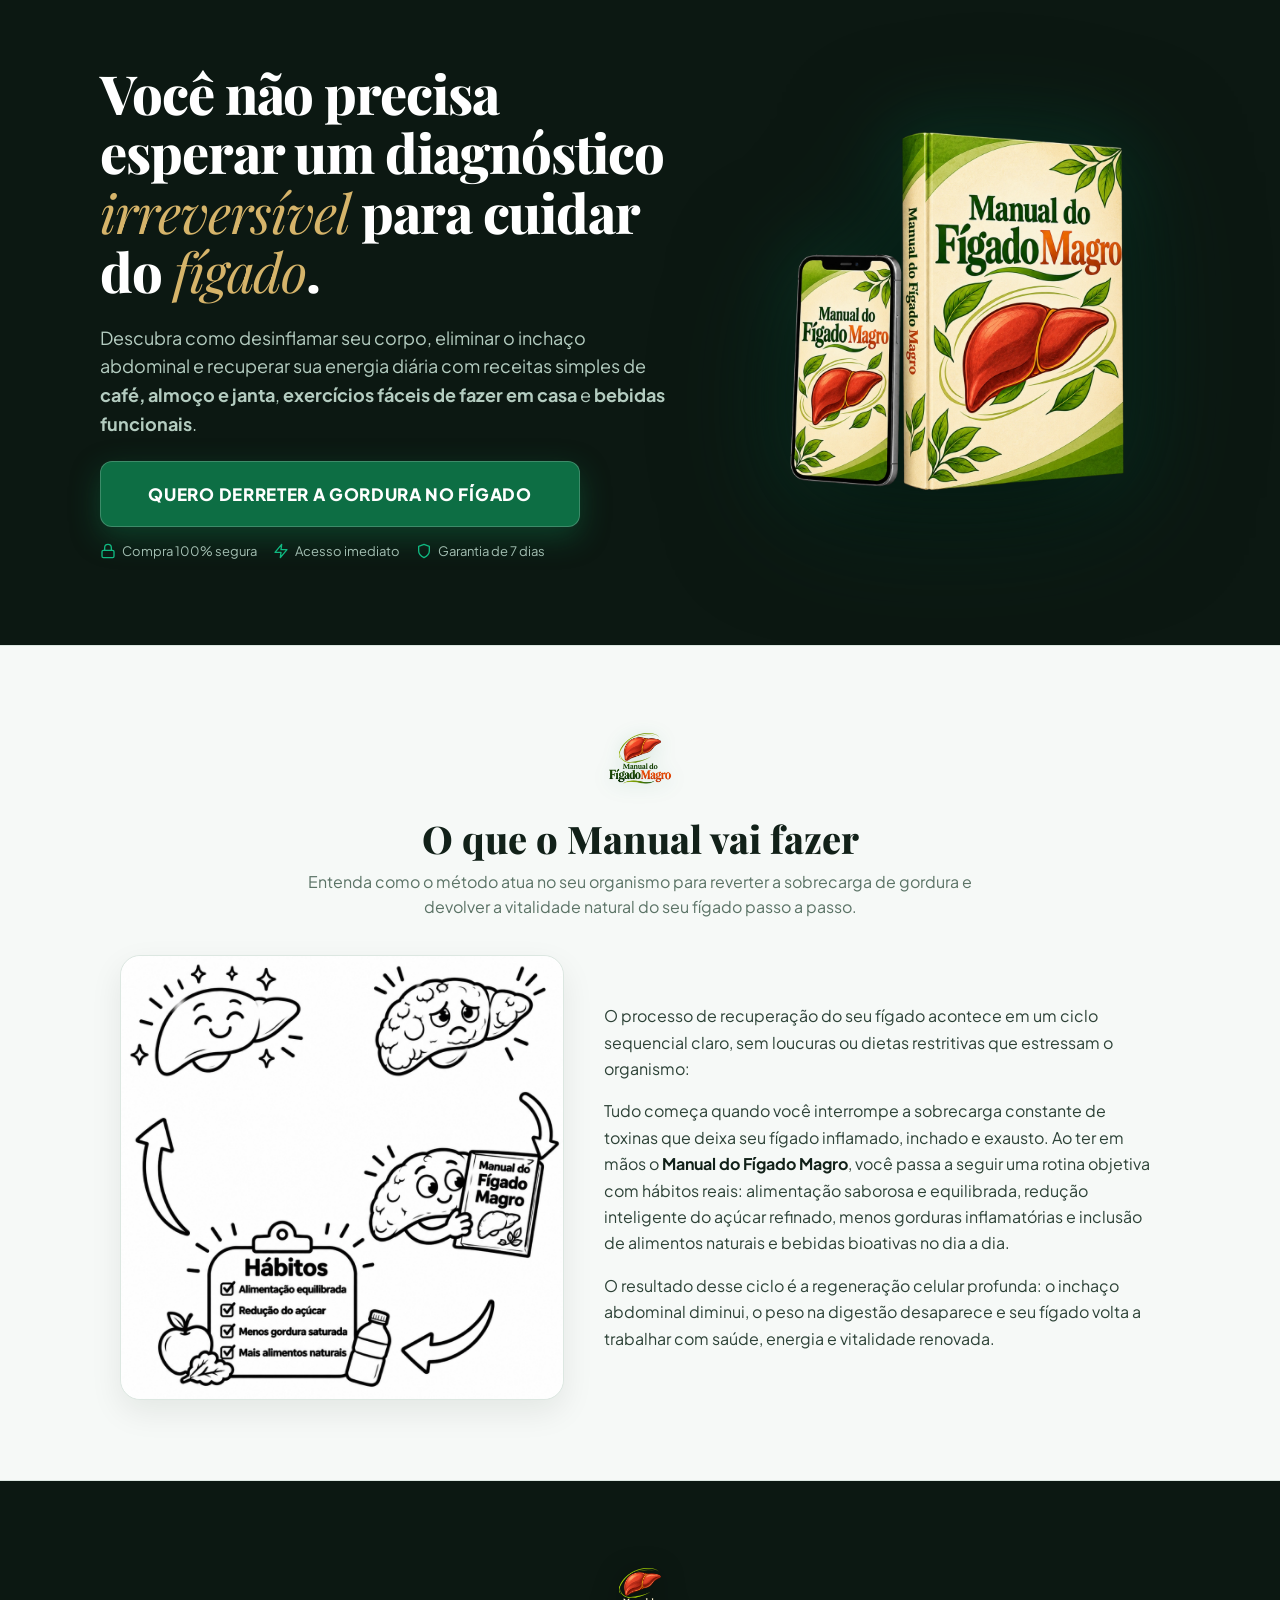
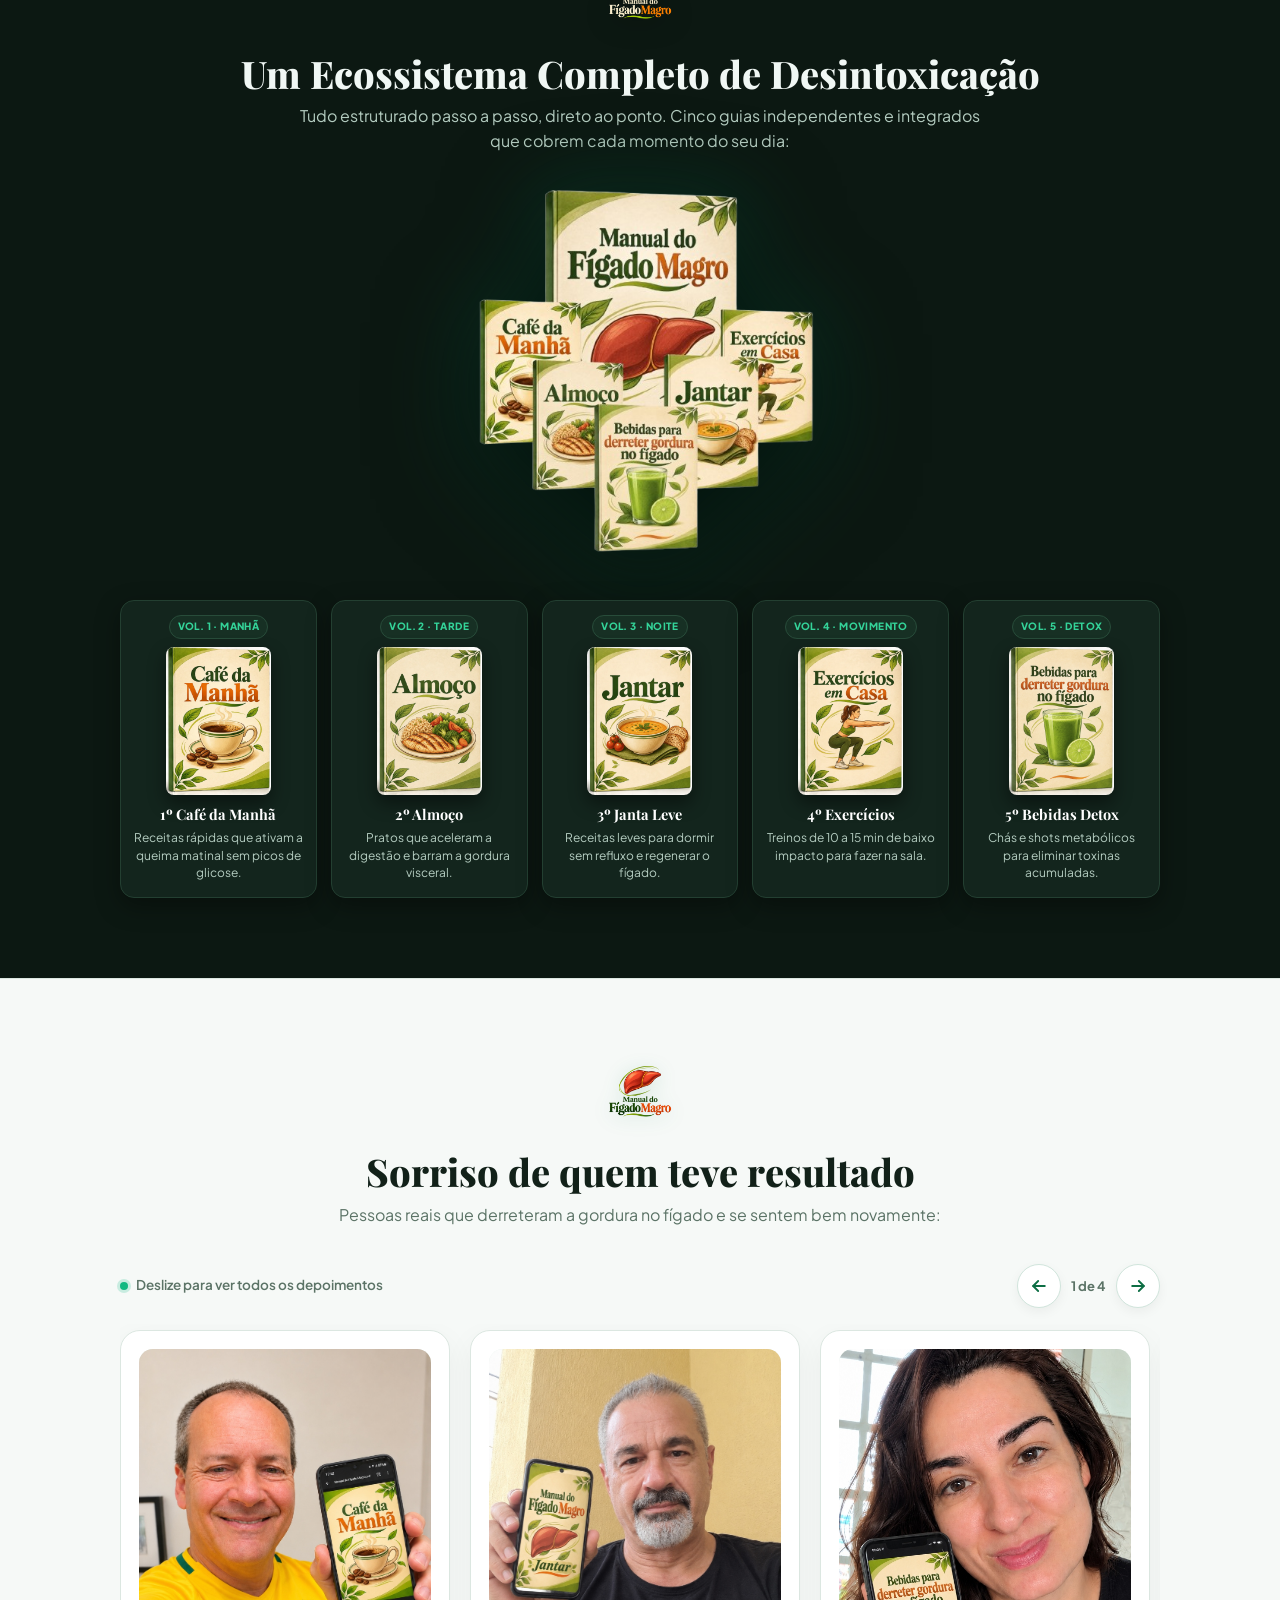
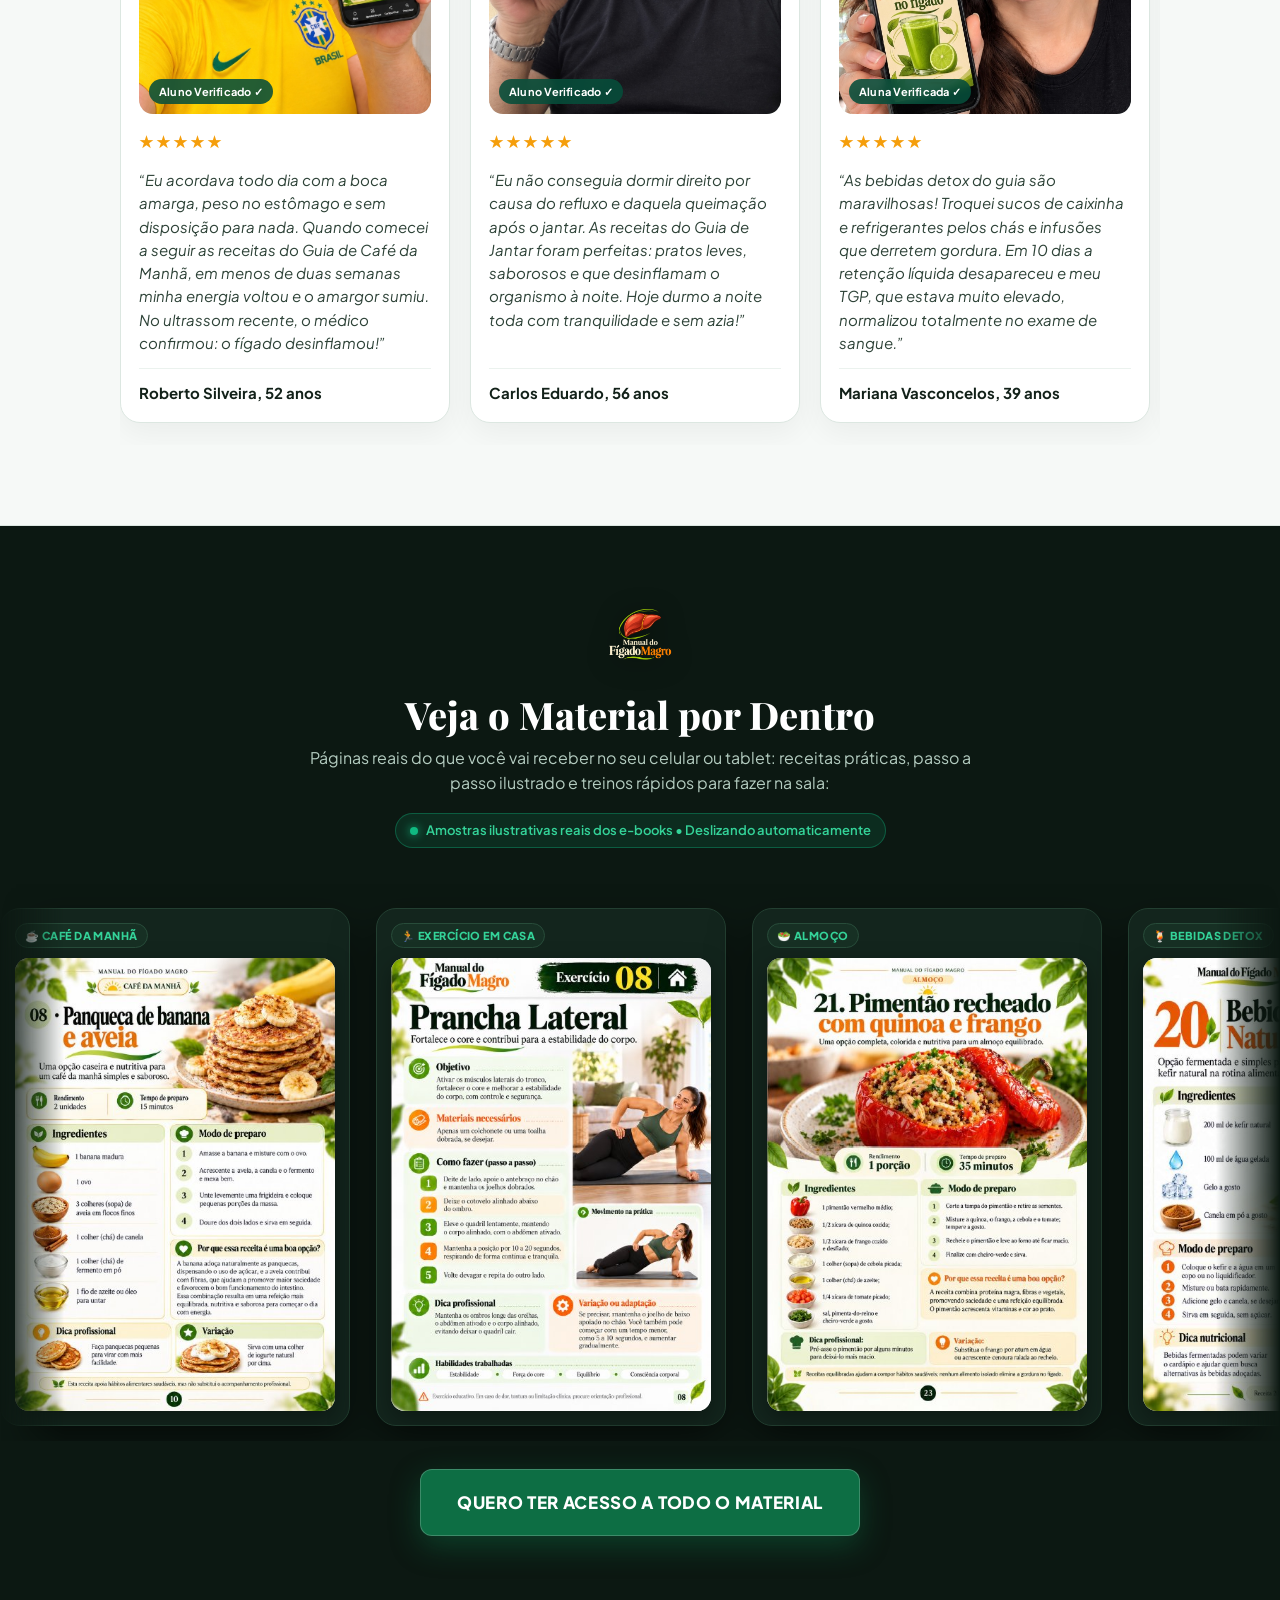
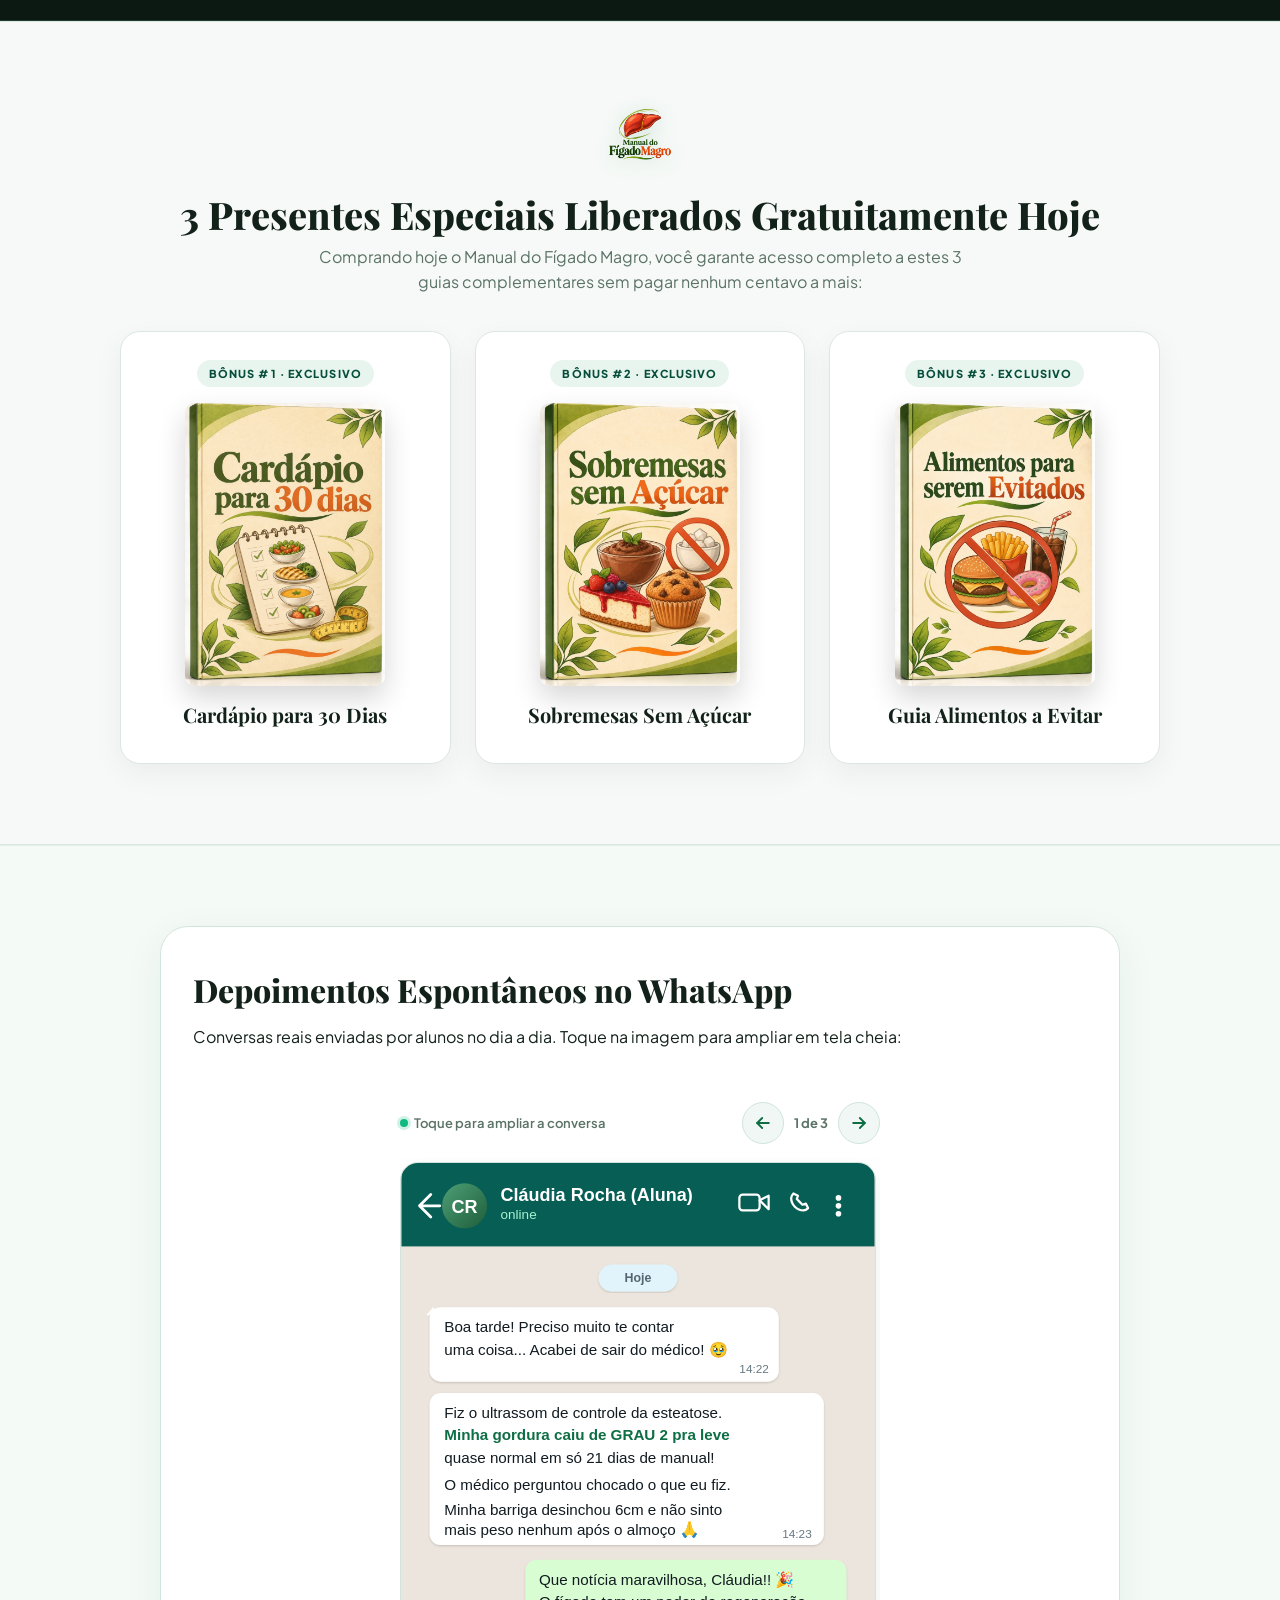
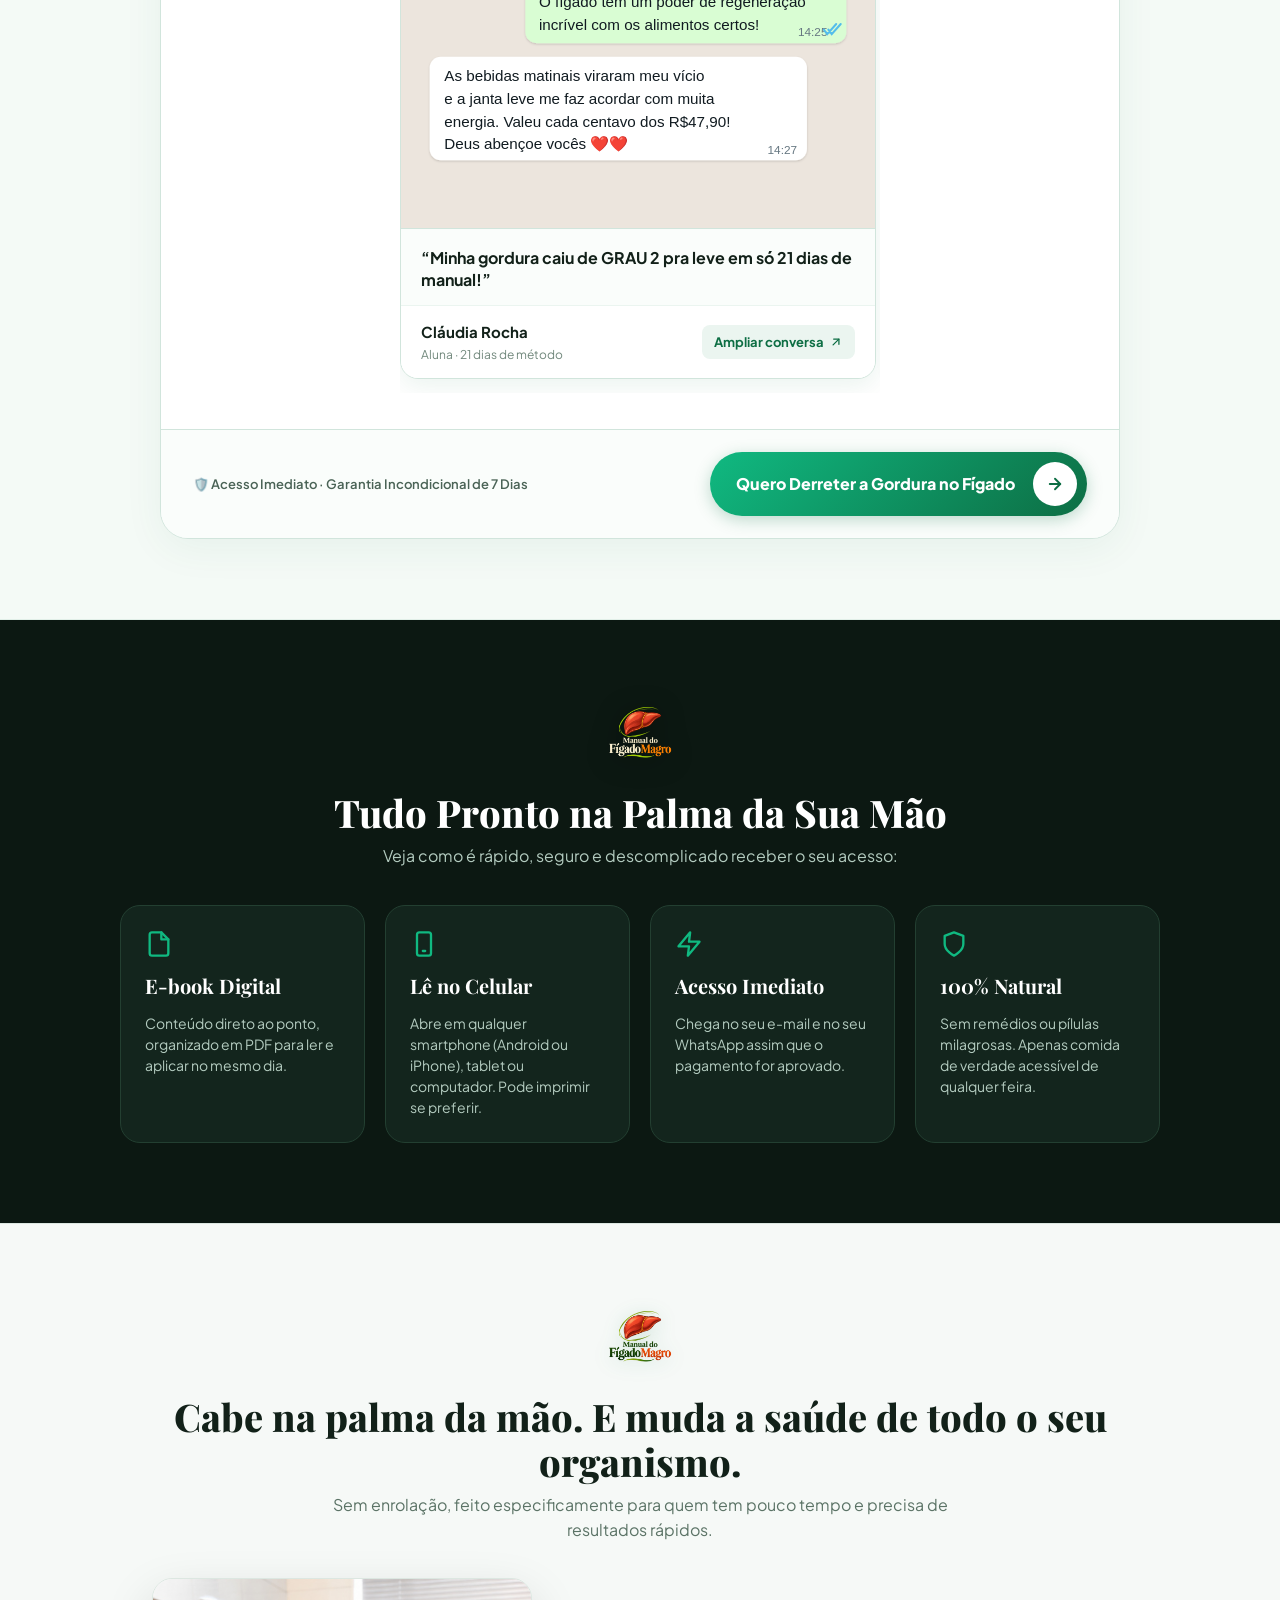
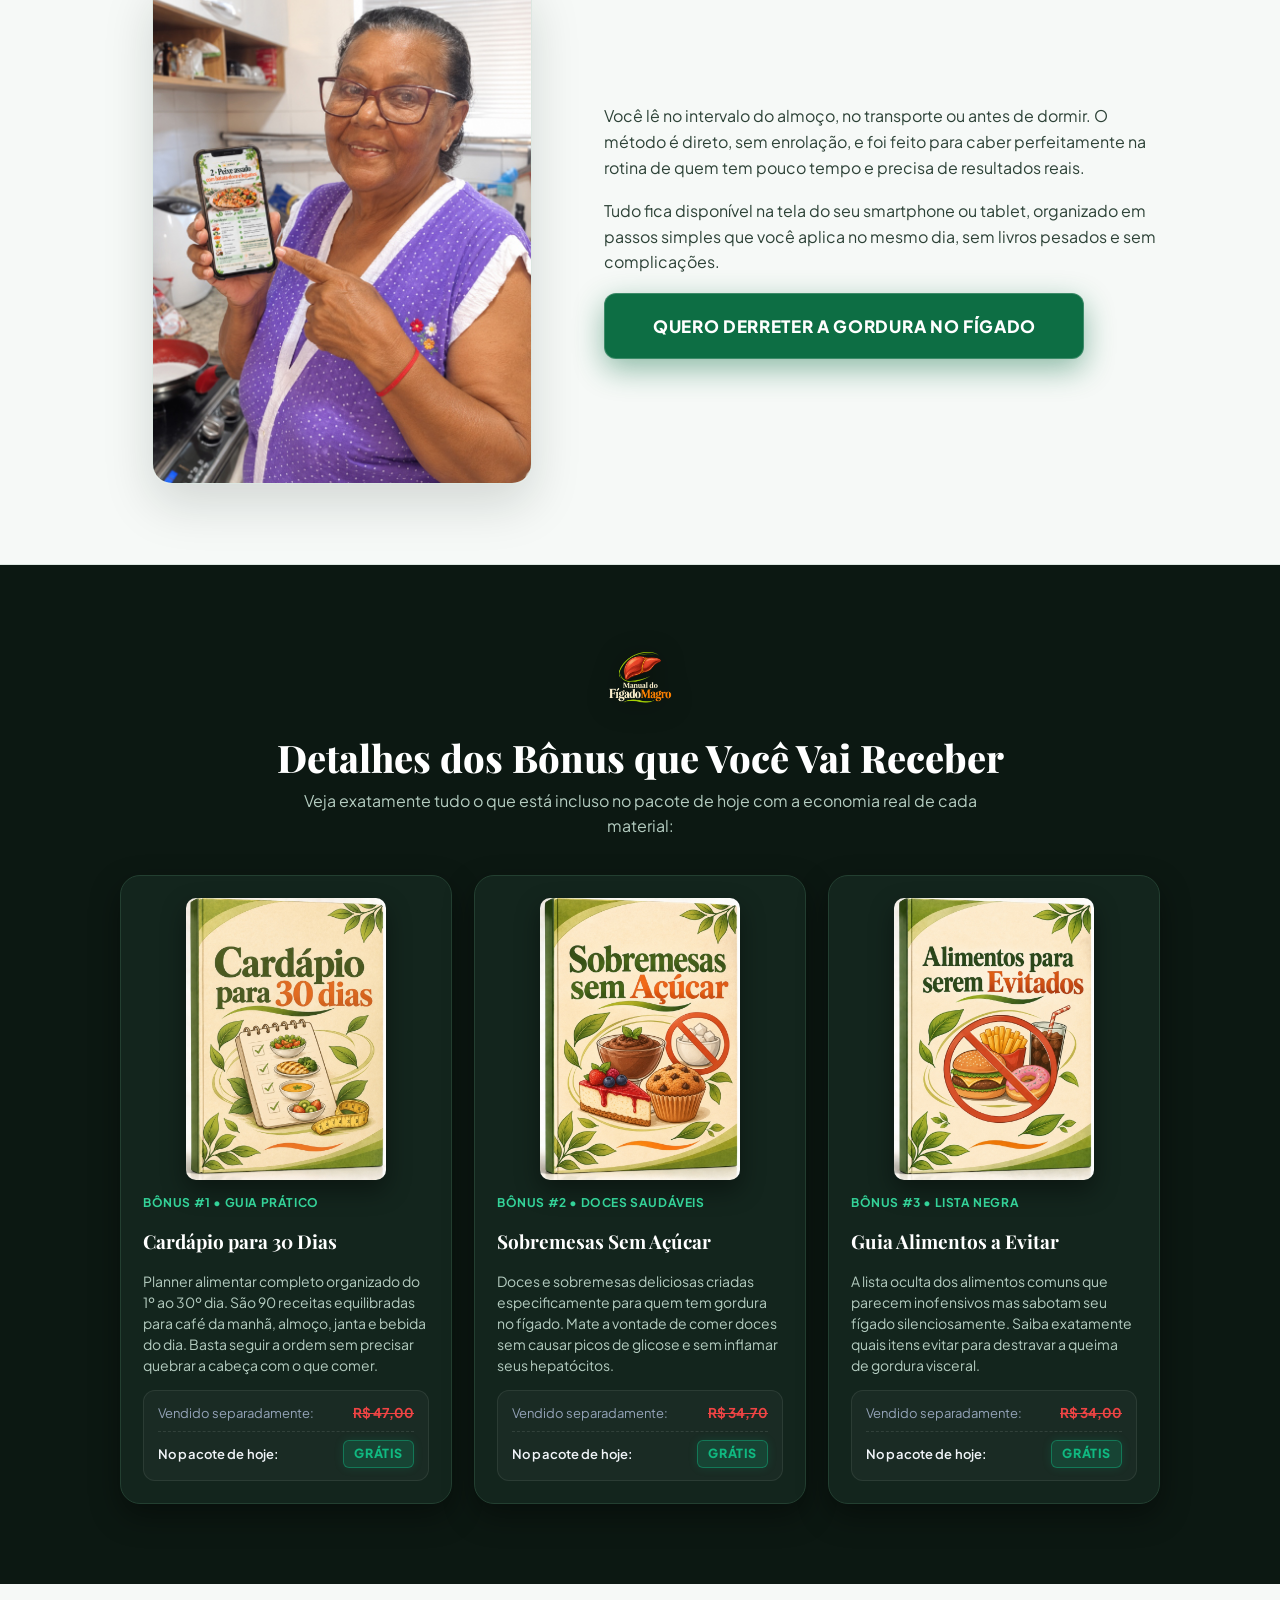
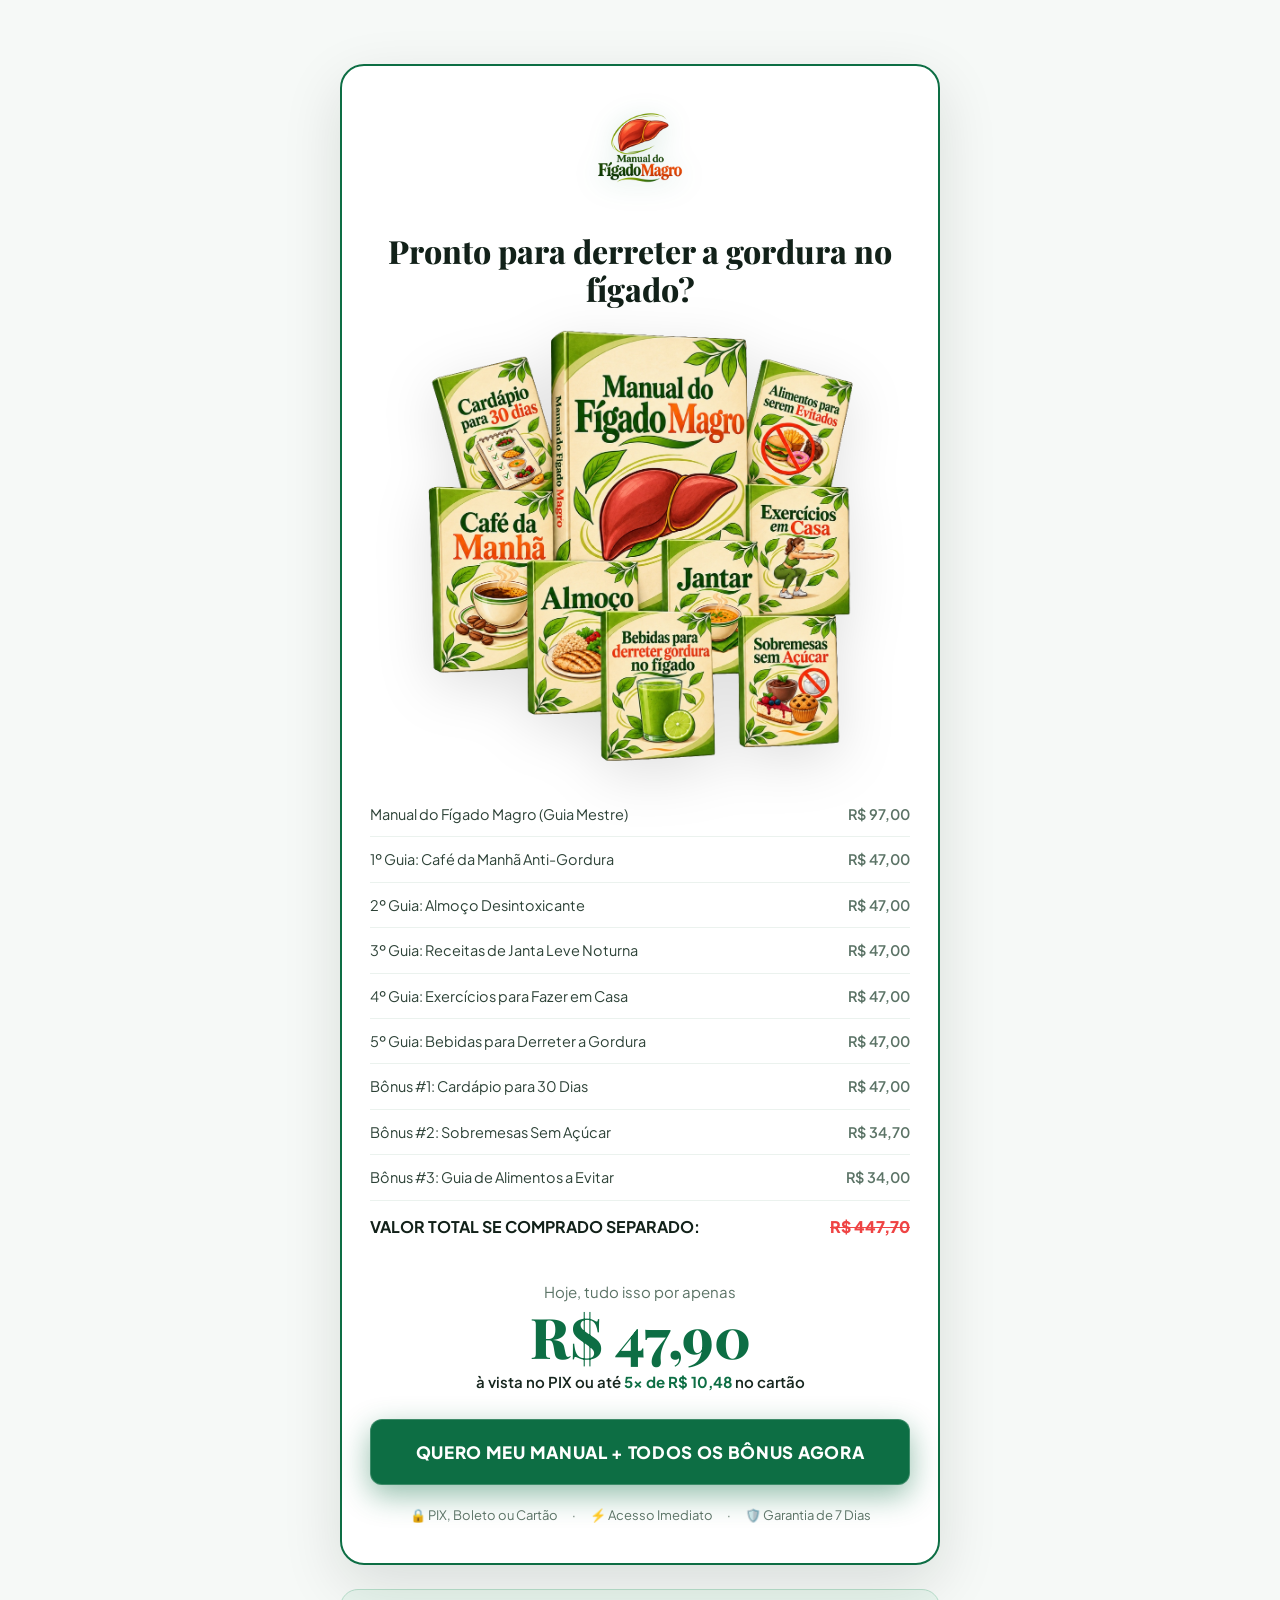
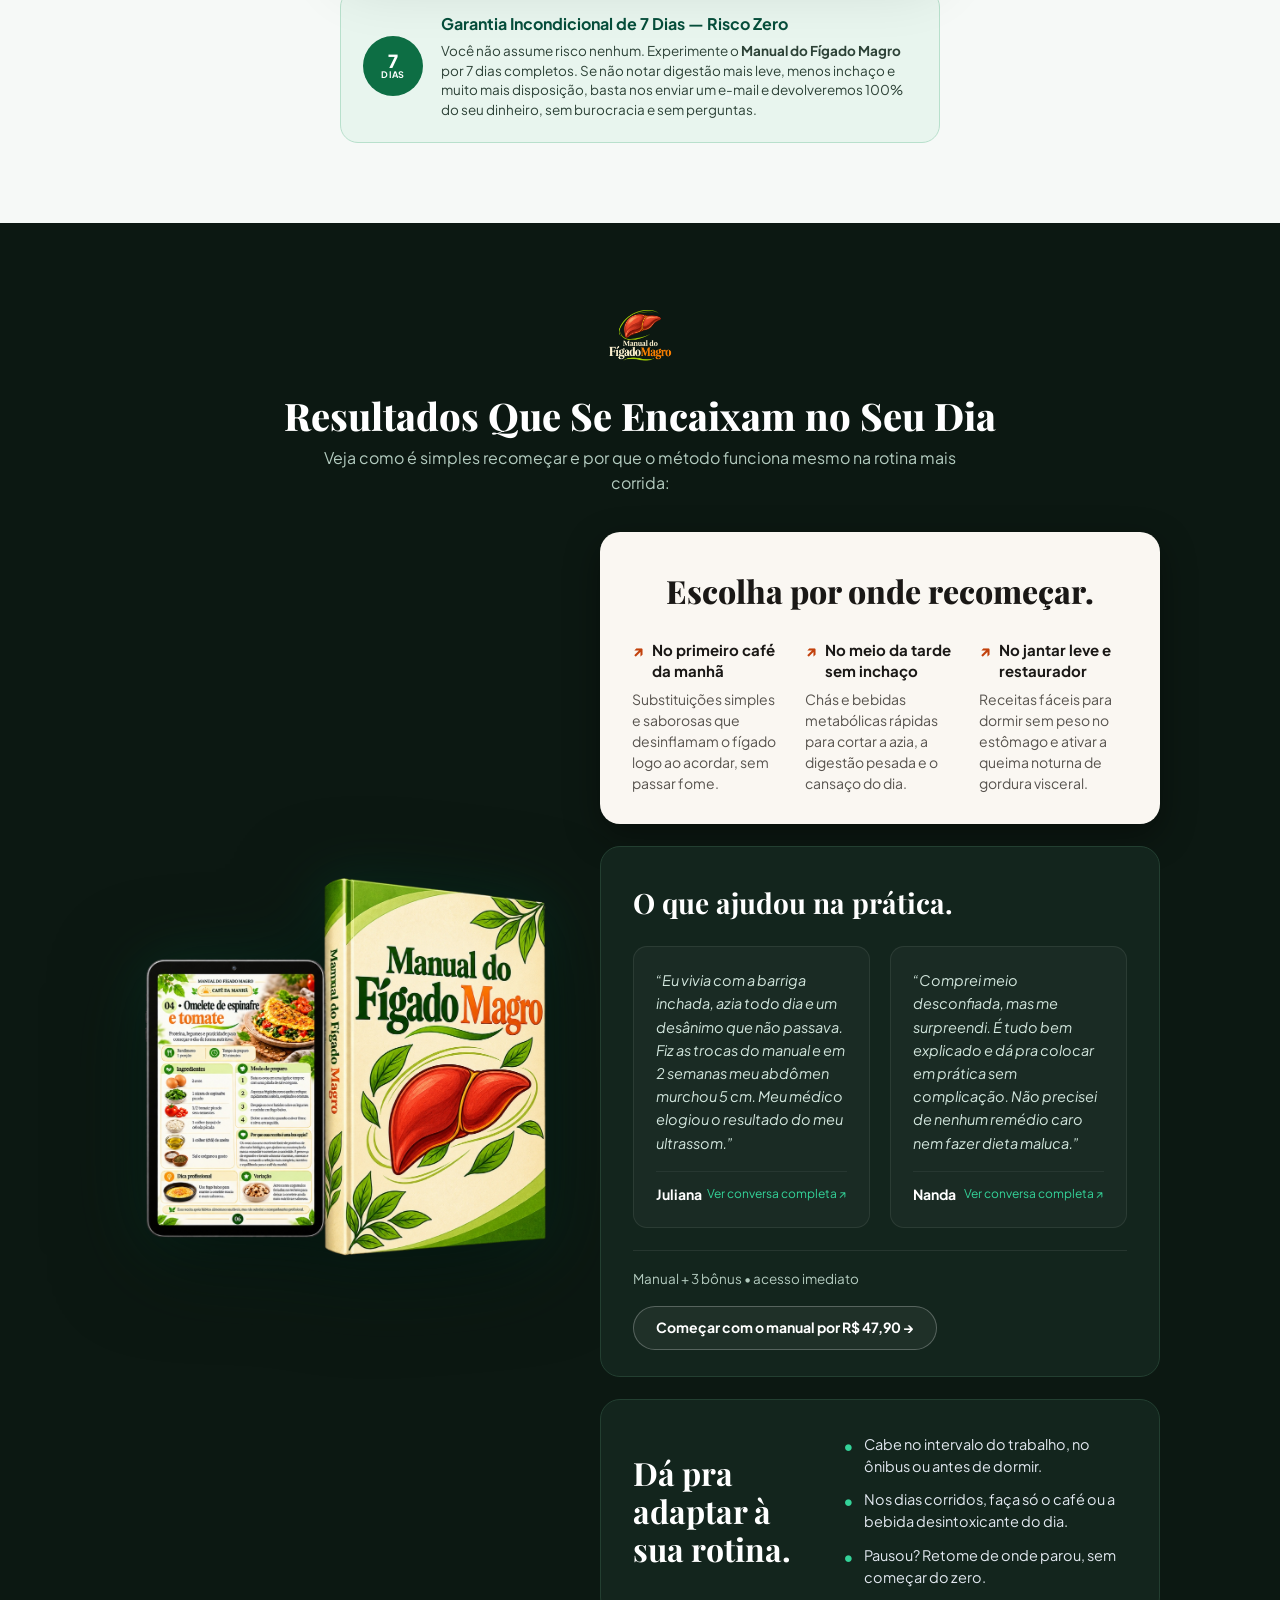
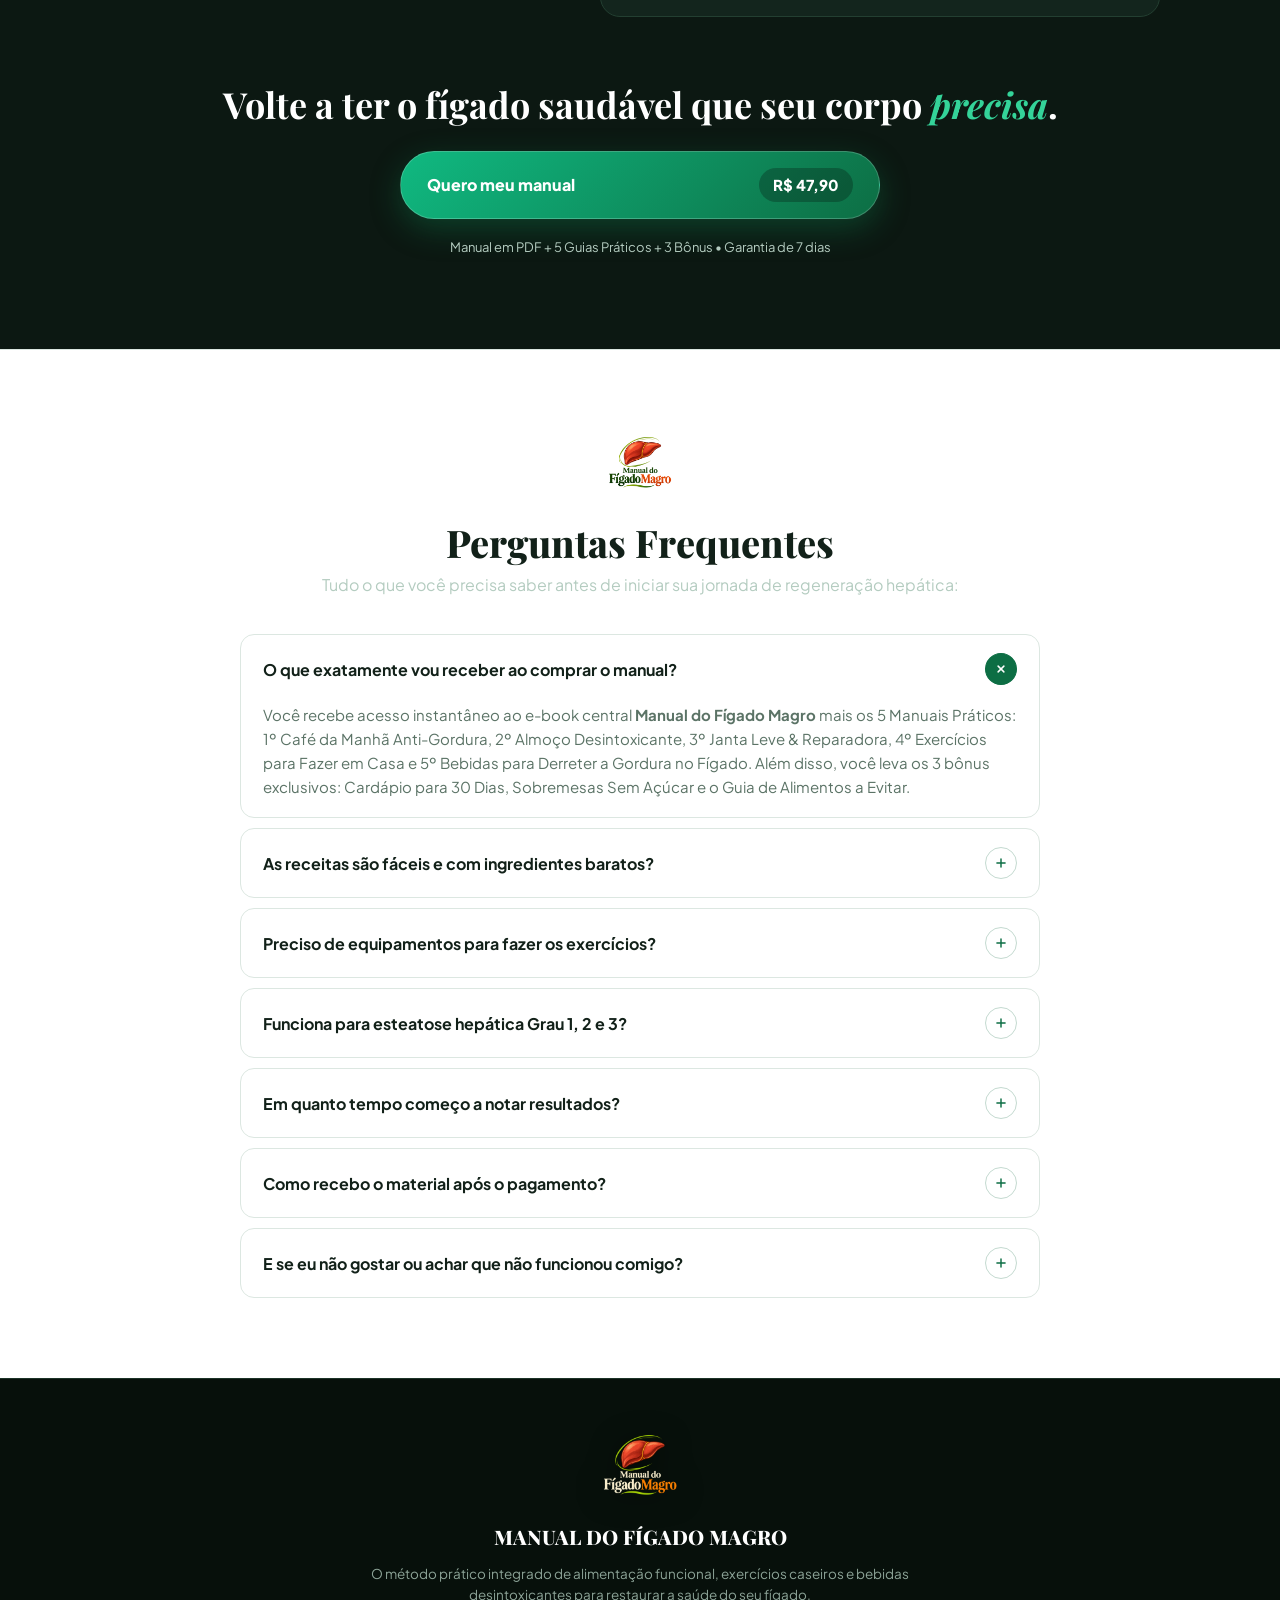
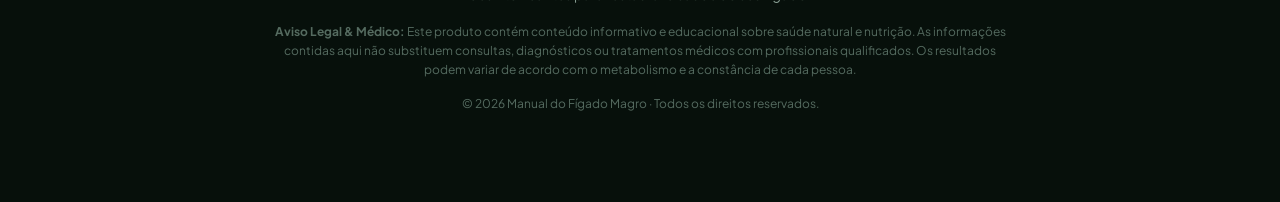
==== commit 9d4cd737: "Add files via upload" ====
--- a/site-completo-figado.html
+++ b/site-completo-figado.html
@@ -3234,7 +3234,7 @@
                   <path d="M19 12H5"></path><path d="m11 6-6 6 6 6"></path>
                 </svg>
               </button>
-              <span class="car-count" aria-live="polite">1 de 5</span>
+              <span class="car-count" aria-live="polite">1 de 4</span>
               <button type="button" class="car-btn car-next" aria-label="Próximo depoimento">
                 <svg width="20" height="20" viewBox="0 0 24 24" fill="none" stroke="currentColor" stroke-width="2.2" stroke-linecap="round" stroke-linejoin="round" aria-hidden="true">
                   <path d="M5 12h14"></path><path d="m13 6 6 6-6 6"></path>
@@ -3261,25 +3261,8 @@
               </div>
             </div>
 
-            <!-- Depoimento 2: Beatriz -->
+            <!-- Depoimento 2: Carlos Eduardo -->
             <div class="result-card" id="depoimento-2">
-              <div class="result-photo-wrap">
-                <img src="images/depoimento-foto-2.jpg" alt="Beatriz Nogueira lendo o Manual do Fígado Magro no tablet" class="result-photo" loading="lazy">
-                <span class="result-photo-badge">Aluna Verificada ✓</span>
-              </div>
-              <div class="result-stars">★★★★★</div>
-              <p class="result-text">
-                “Por trabalhar o dia todo sentada, eu vivia cansada, inchada e comia muito mal. Adorei que o manual tem receitas fáceis que abro direto no tablet. A panqueca de aveia virou meu café preferido! Em 15 dias meu estômago desinflamou e recuperei o foco no trabalho.”
-              </p>
-              <div class="result-author">
-                <div class="result-info">
-                  <h5>Beatriz Nogueira, 28 anos</h5>
-                </div>
-              </div>
-            </div>
-
-            <!-- Depoimento 3: Carlos Eduardo -->
-            <div class="result-card" id="depoimento-3">
               <div class="result-photo-wrap">
                 <img src="images/depoimento-foto-3.jpg" alt="Carlos Eduardo com o Guia de Jantar do Manual do Fígado Magro" class="result-photo" loading="lazy">
                 <span class="result-photo-badge">Aluno Verificado ✓</span>
@@ -3295,8 +3278,8 @@
               </div>
             </div>
 
-            <!-- Depoimento 4: Mariana -->
-            <div class="result-card" id="depoimento-4">
+            <!-- Depoimento 3: Mariana -->
+            <div class="result-card" id="depoimento-3">
               <div class="result-photo-wrap">
                 <img src="images/depoimento-foto-4.jpg" alt="Mariana Vasconcelos com o Guia de Bebidas do Manual do Fígado Magro" class="result-photo" loading="lazy">
                 <span class="result-photo-badge">Aluna Verificada ✓</span>
@@ -3312,8 +3295,8 @@
               </div>
             </div>
 
-            <!-- Depoimento 5: Patrícia -->
-            <div class="result-card" id="depoimento-5">
+            <!-- Depoimento 4: Patrícia -->
+            <div class="result-card" id="depoimento-4">
               <div class="result-photo-wrap">
                 <img src="images/depoimento-foto-5.jpg" alt="Patrícia Ramos com o Guia de Almoço do Manual do Fígado Magro" class="result-photo" loading="lazy">
                 <span class="result-photo-badge">Aluna Verificada ✓</span>
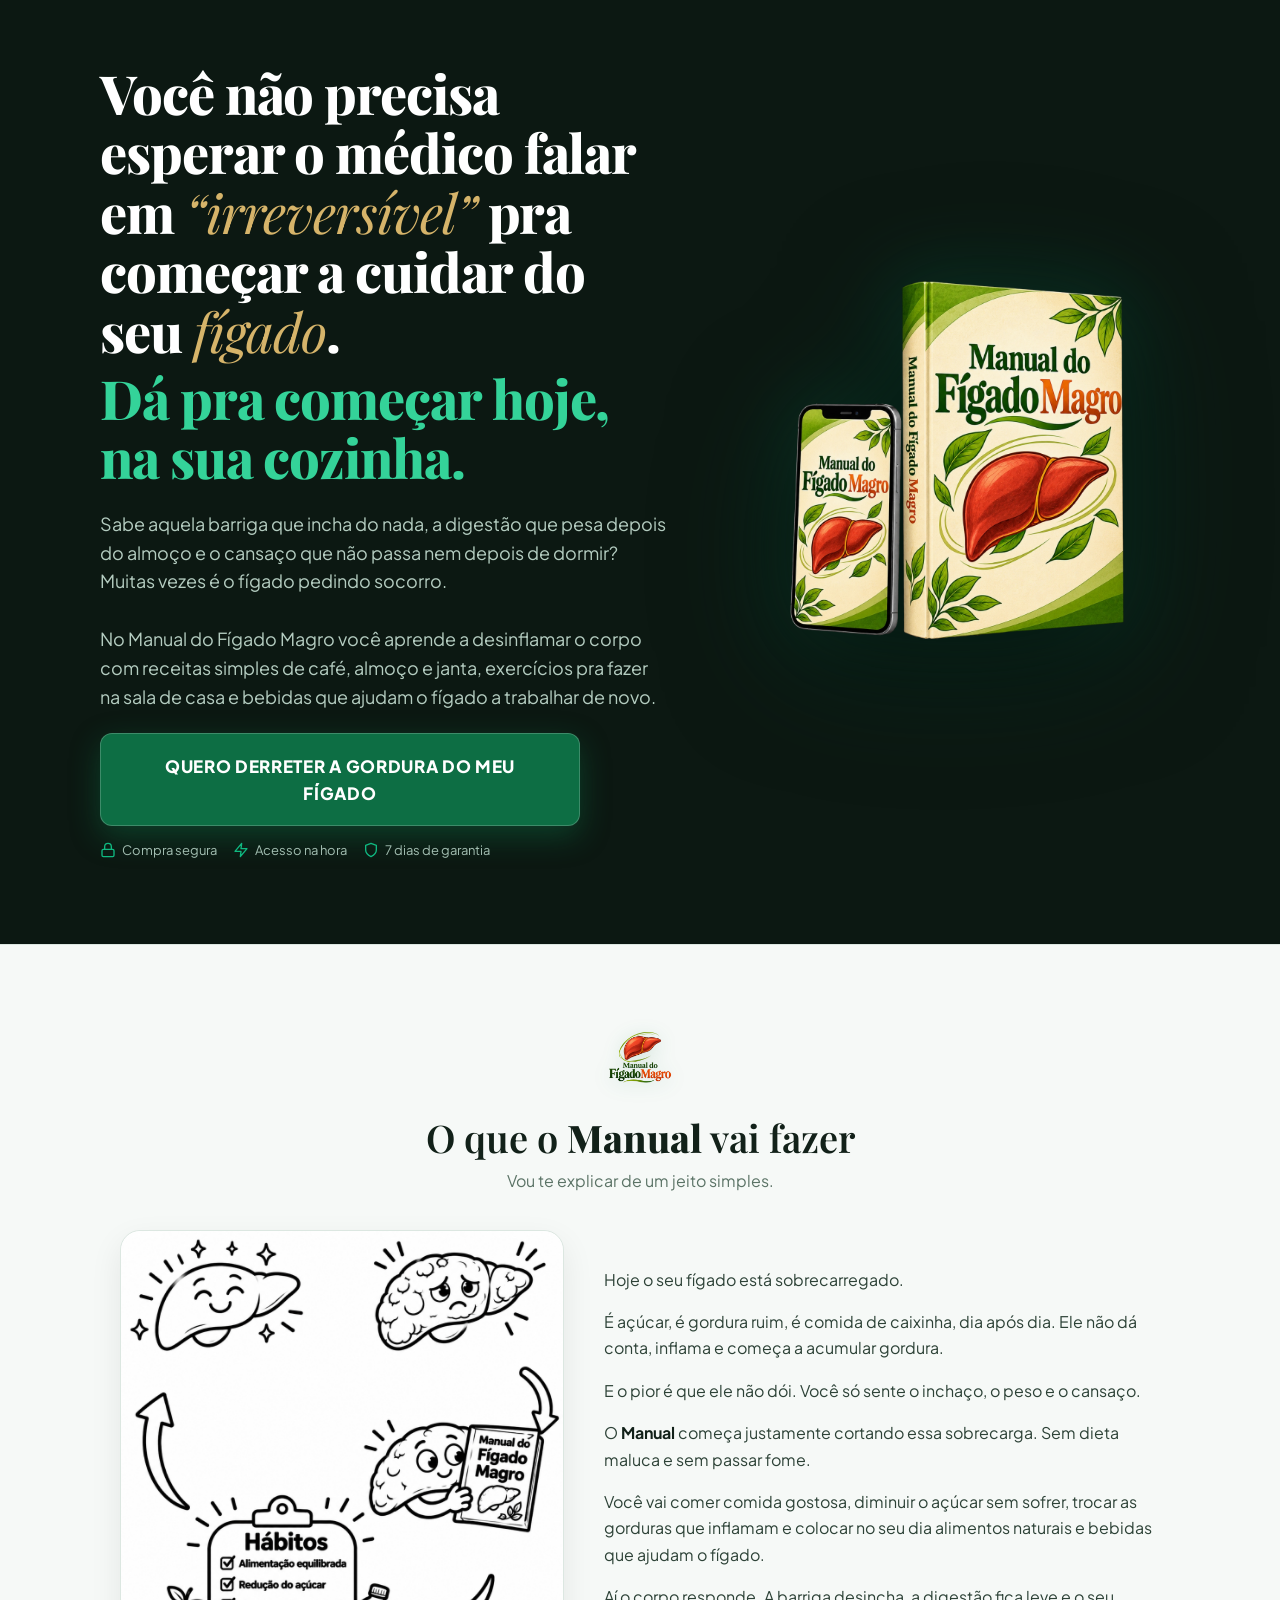
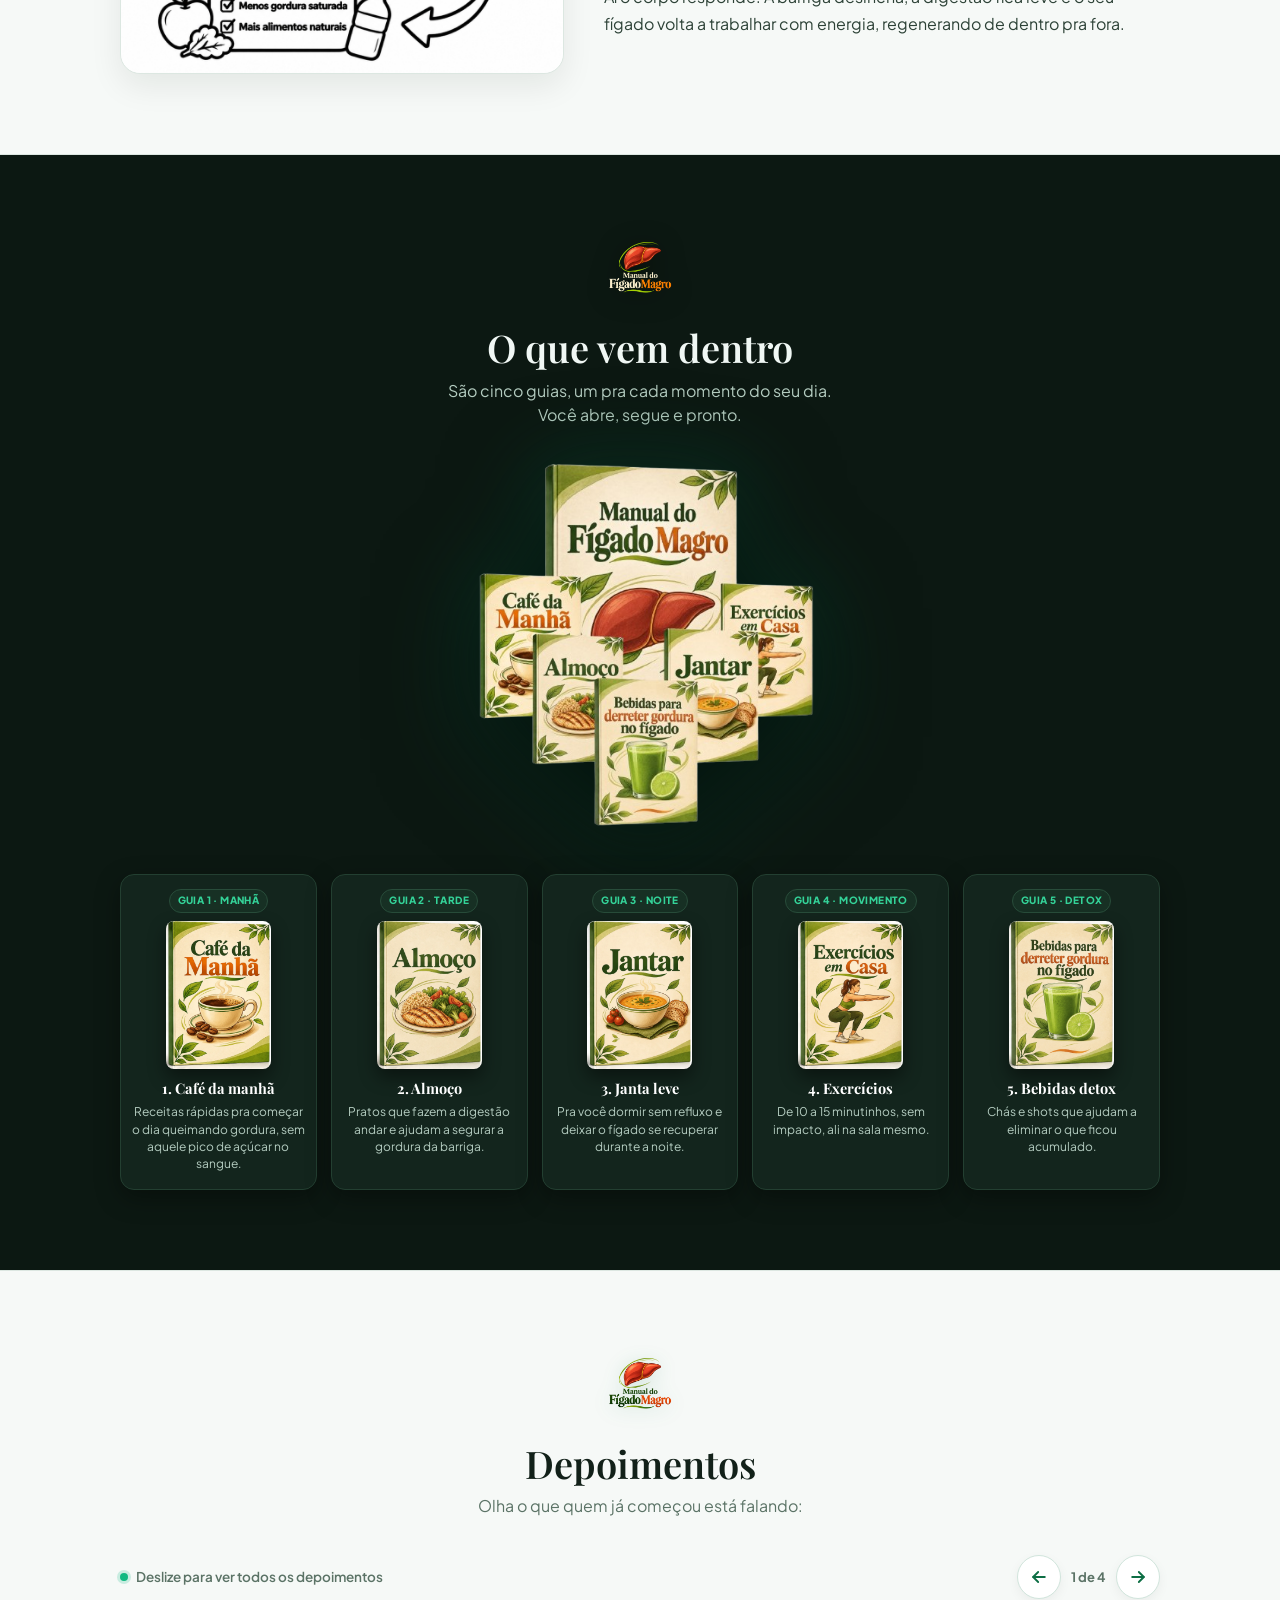
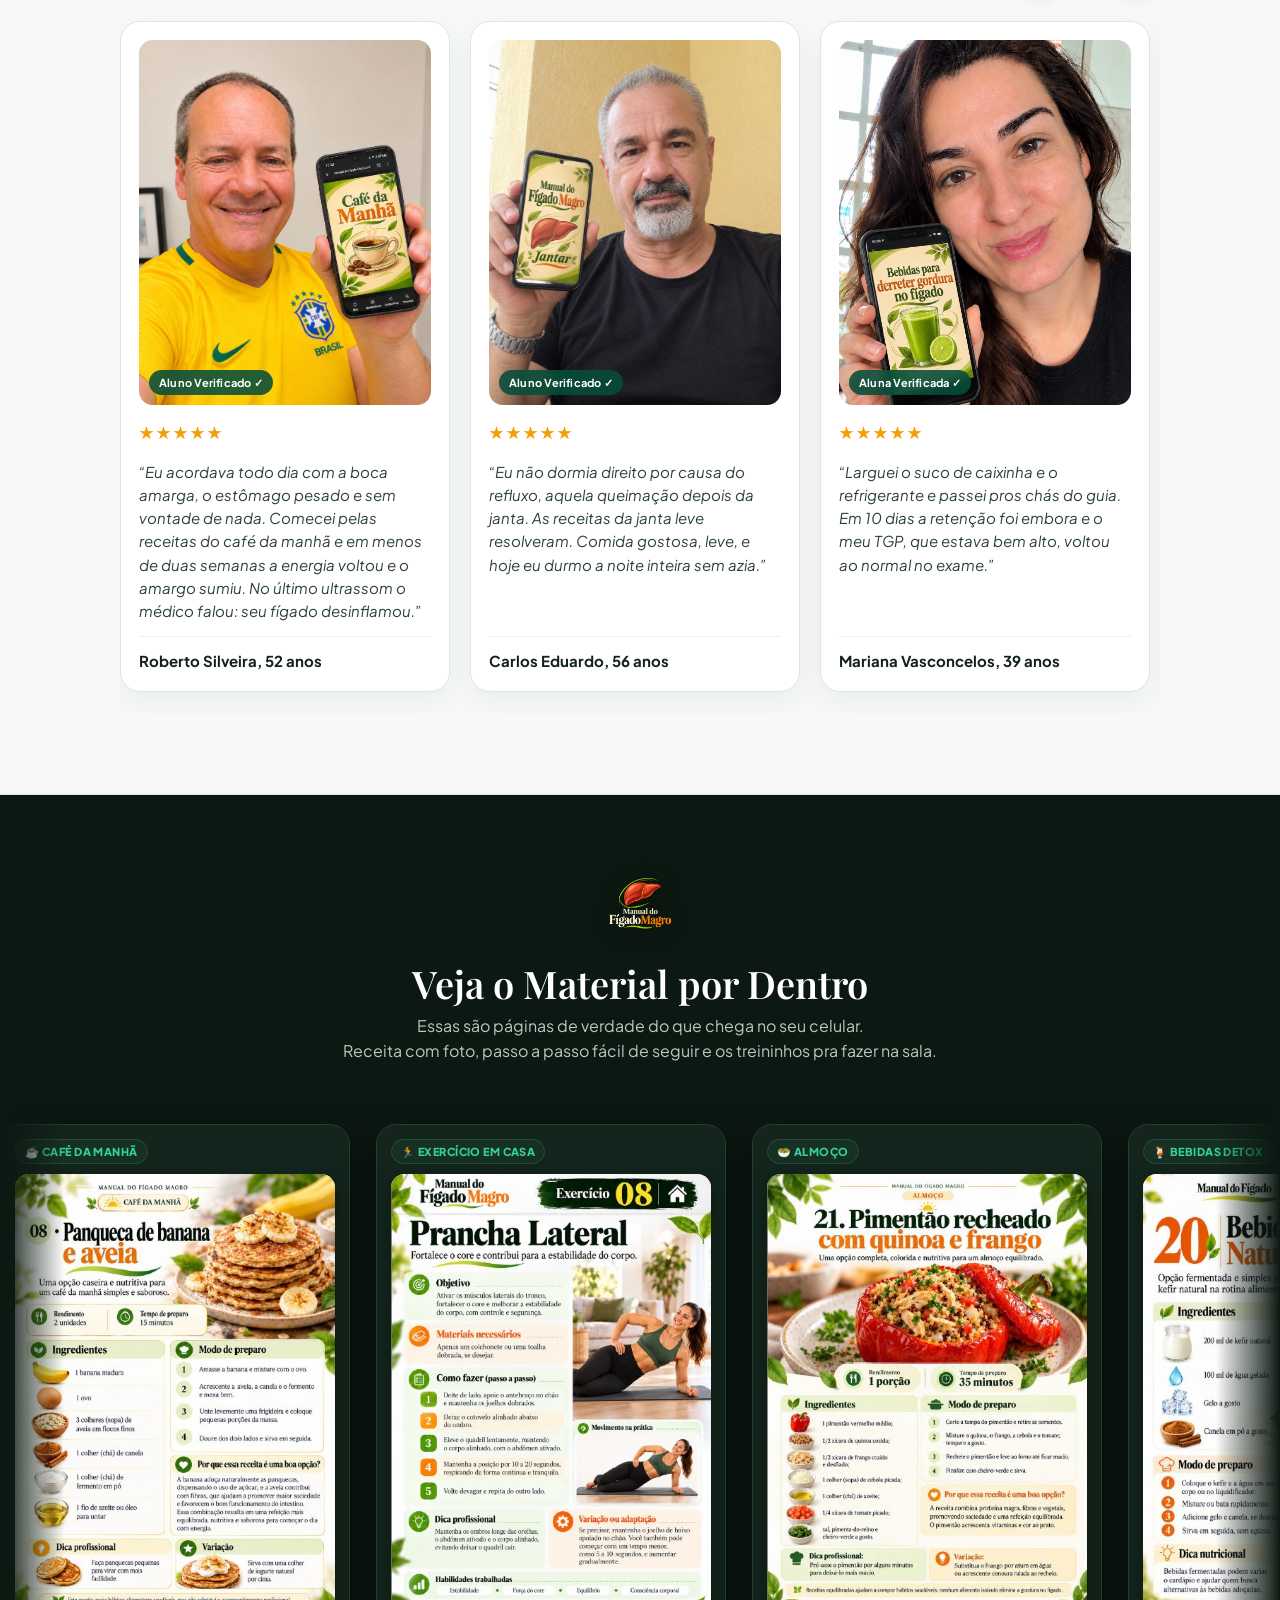
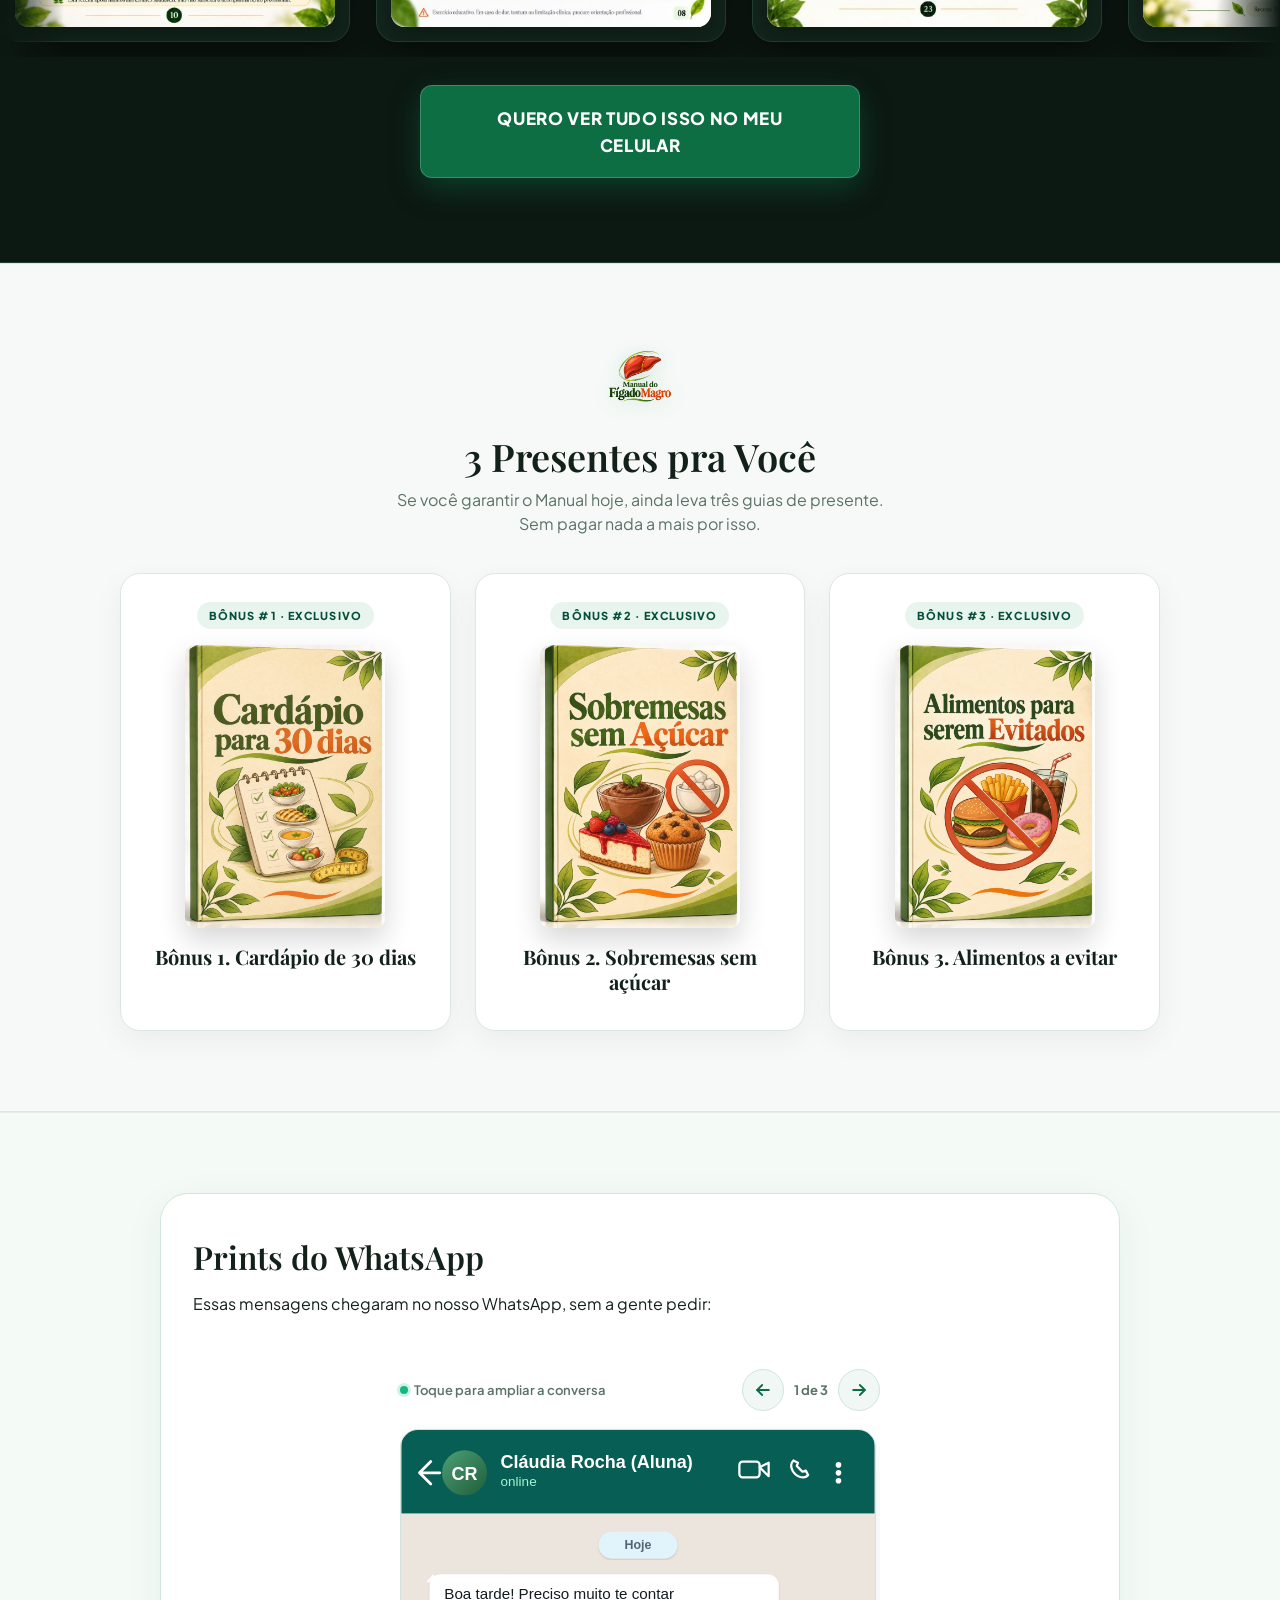
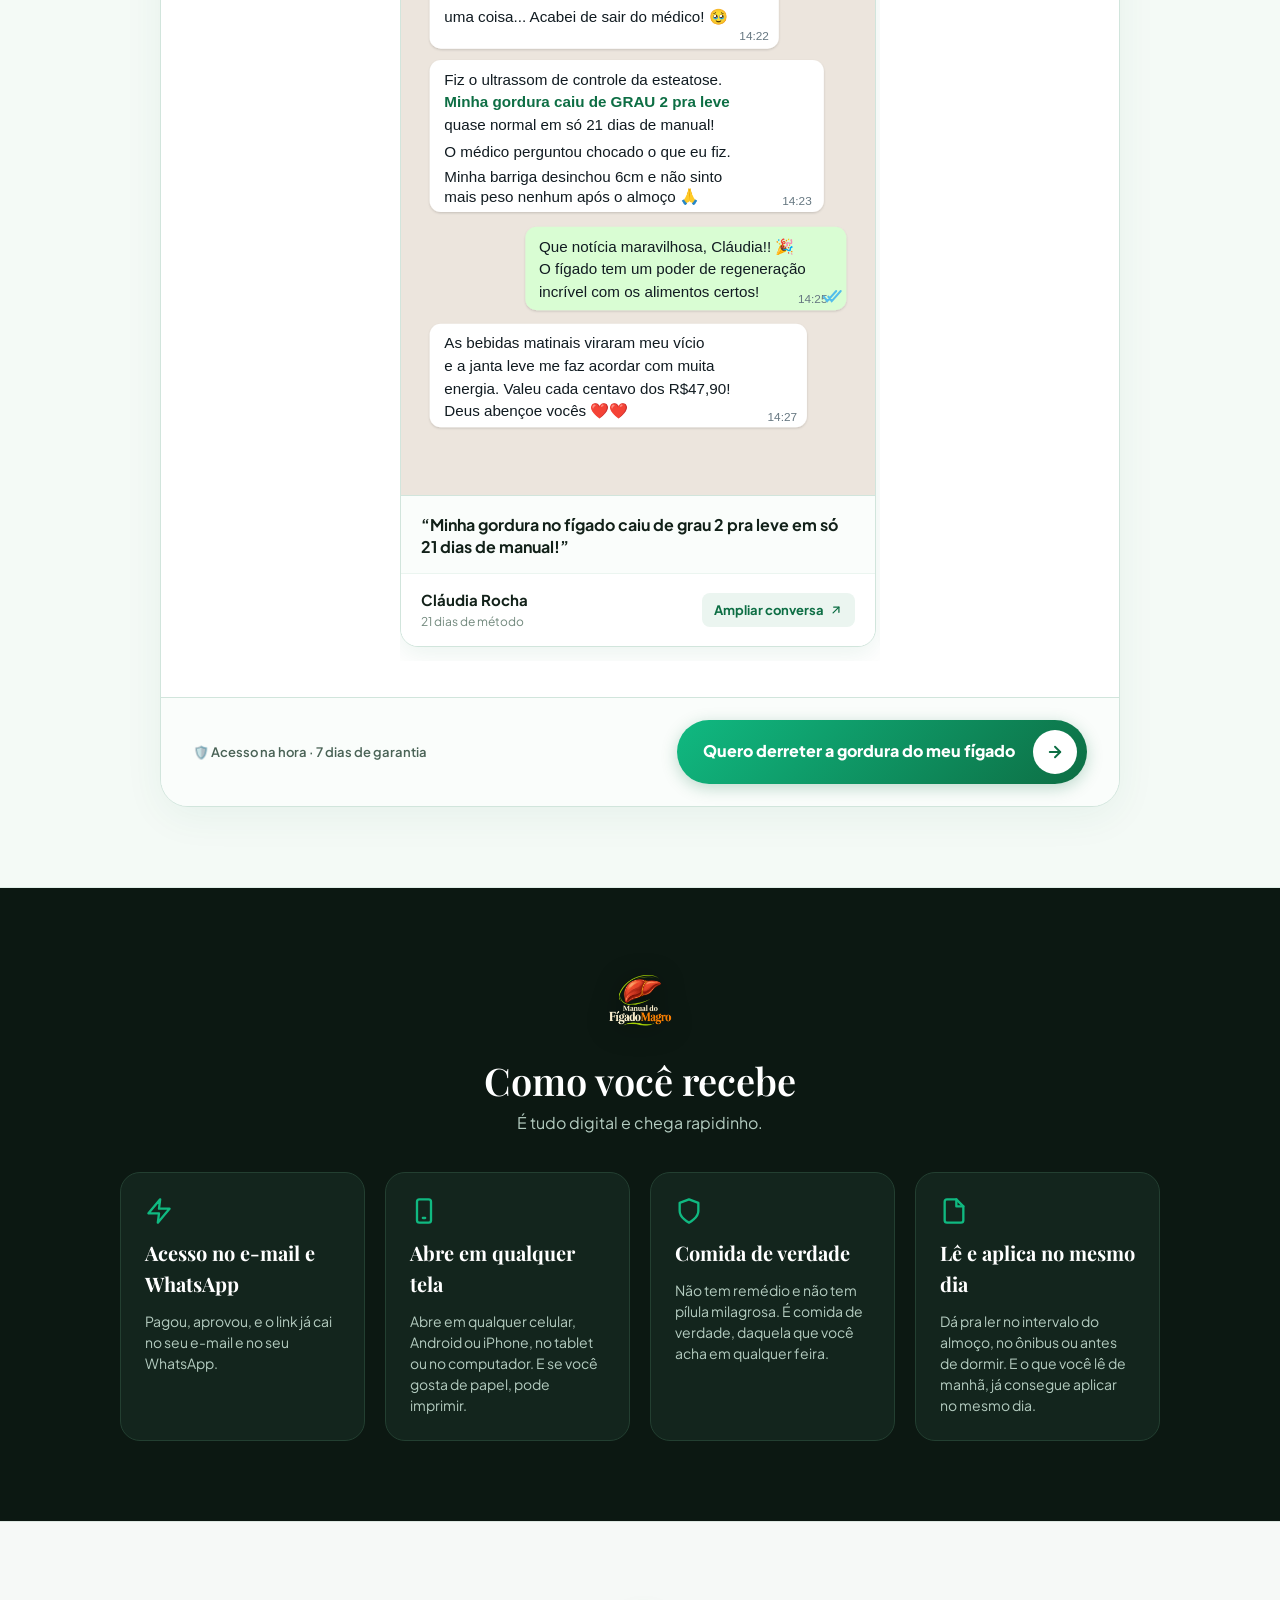
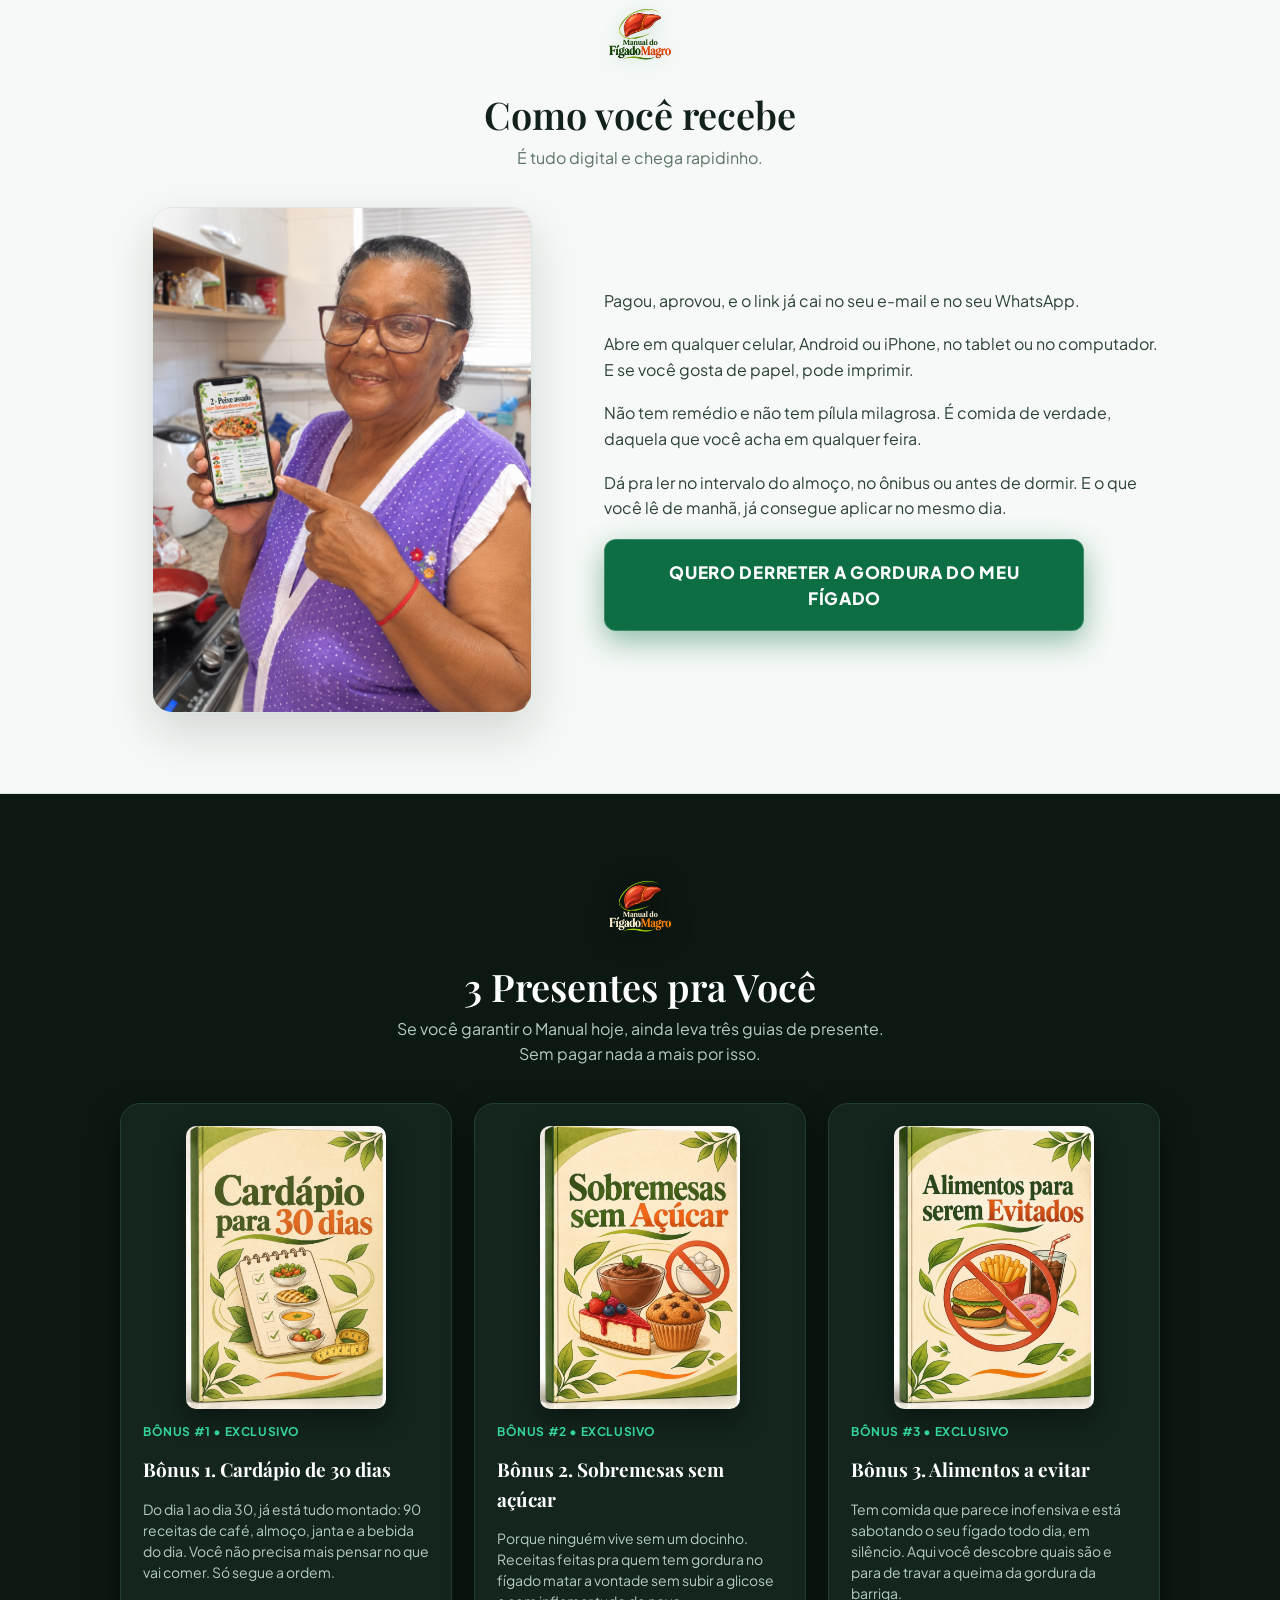
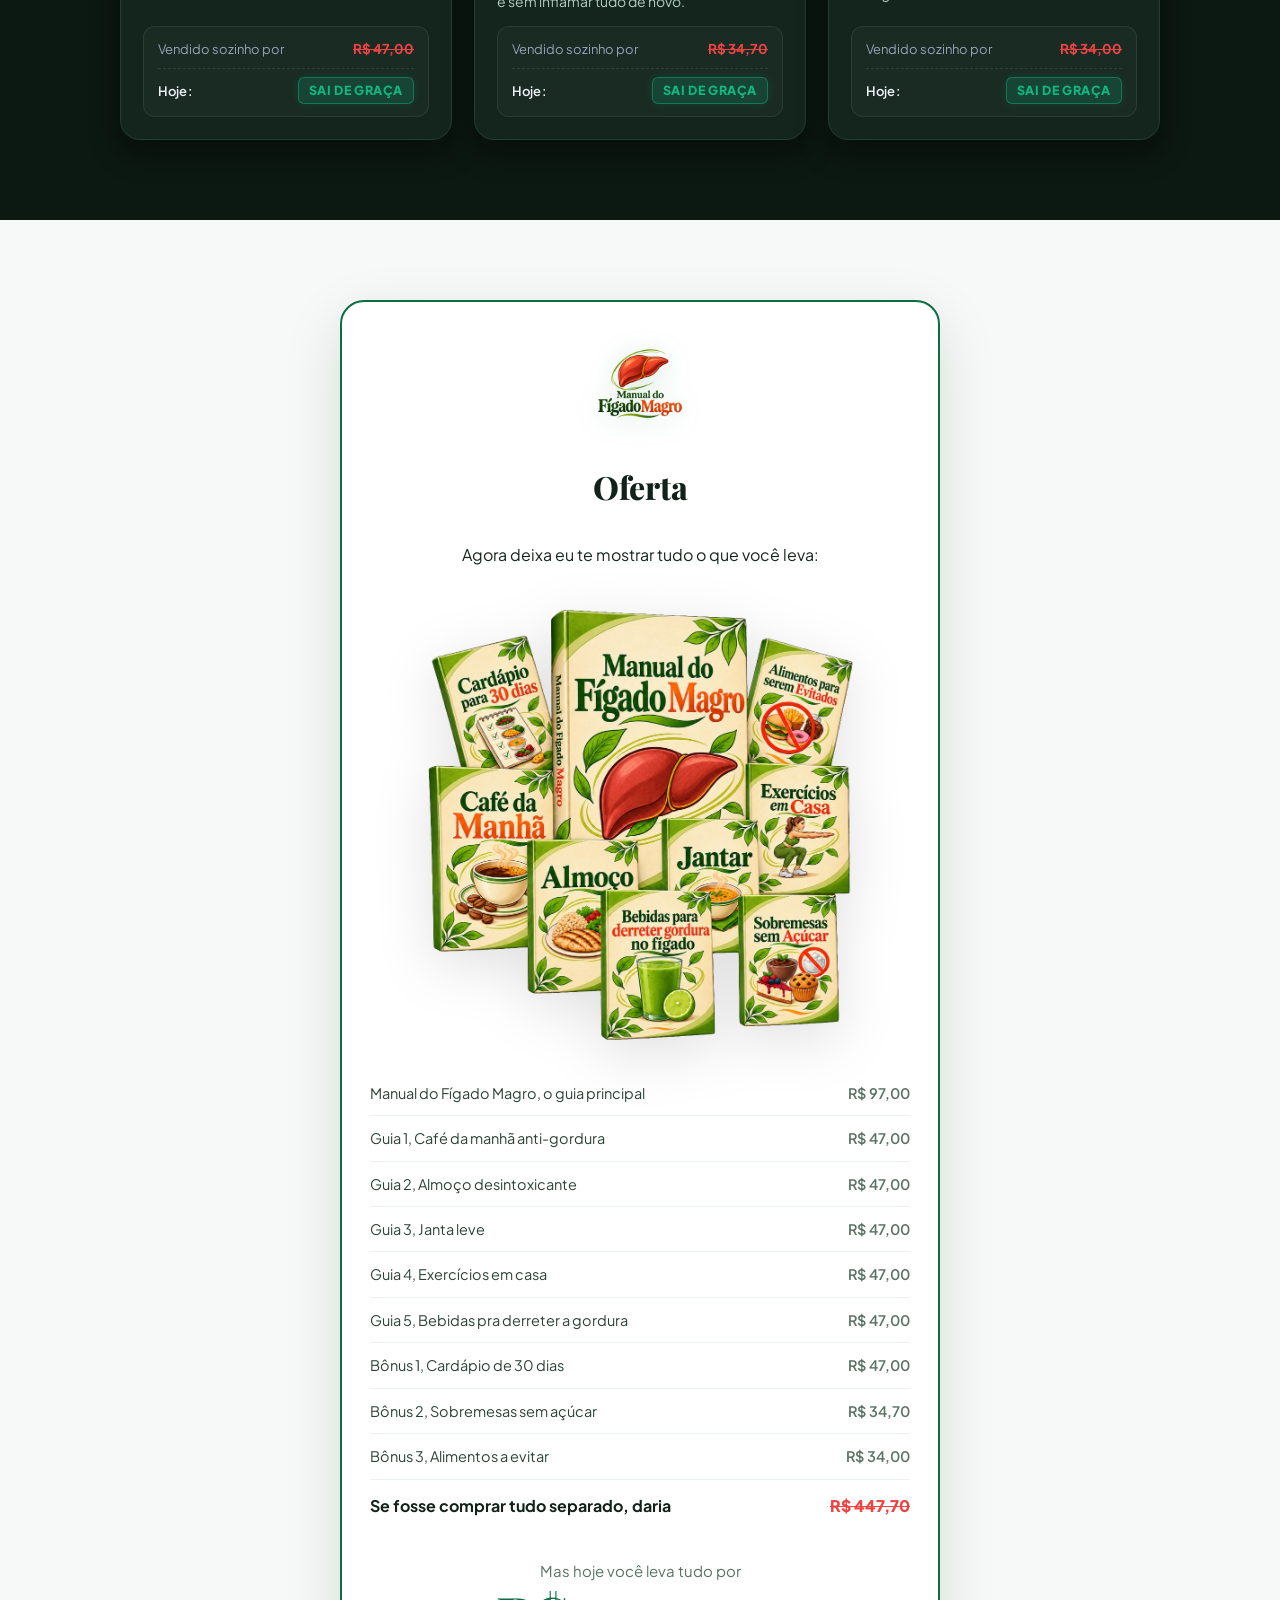
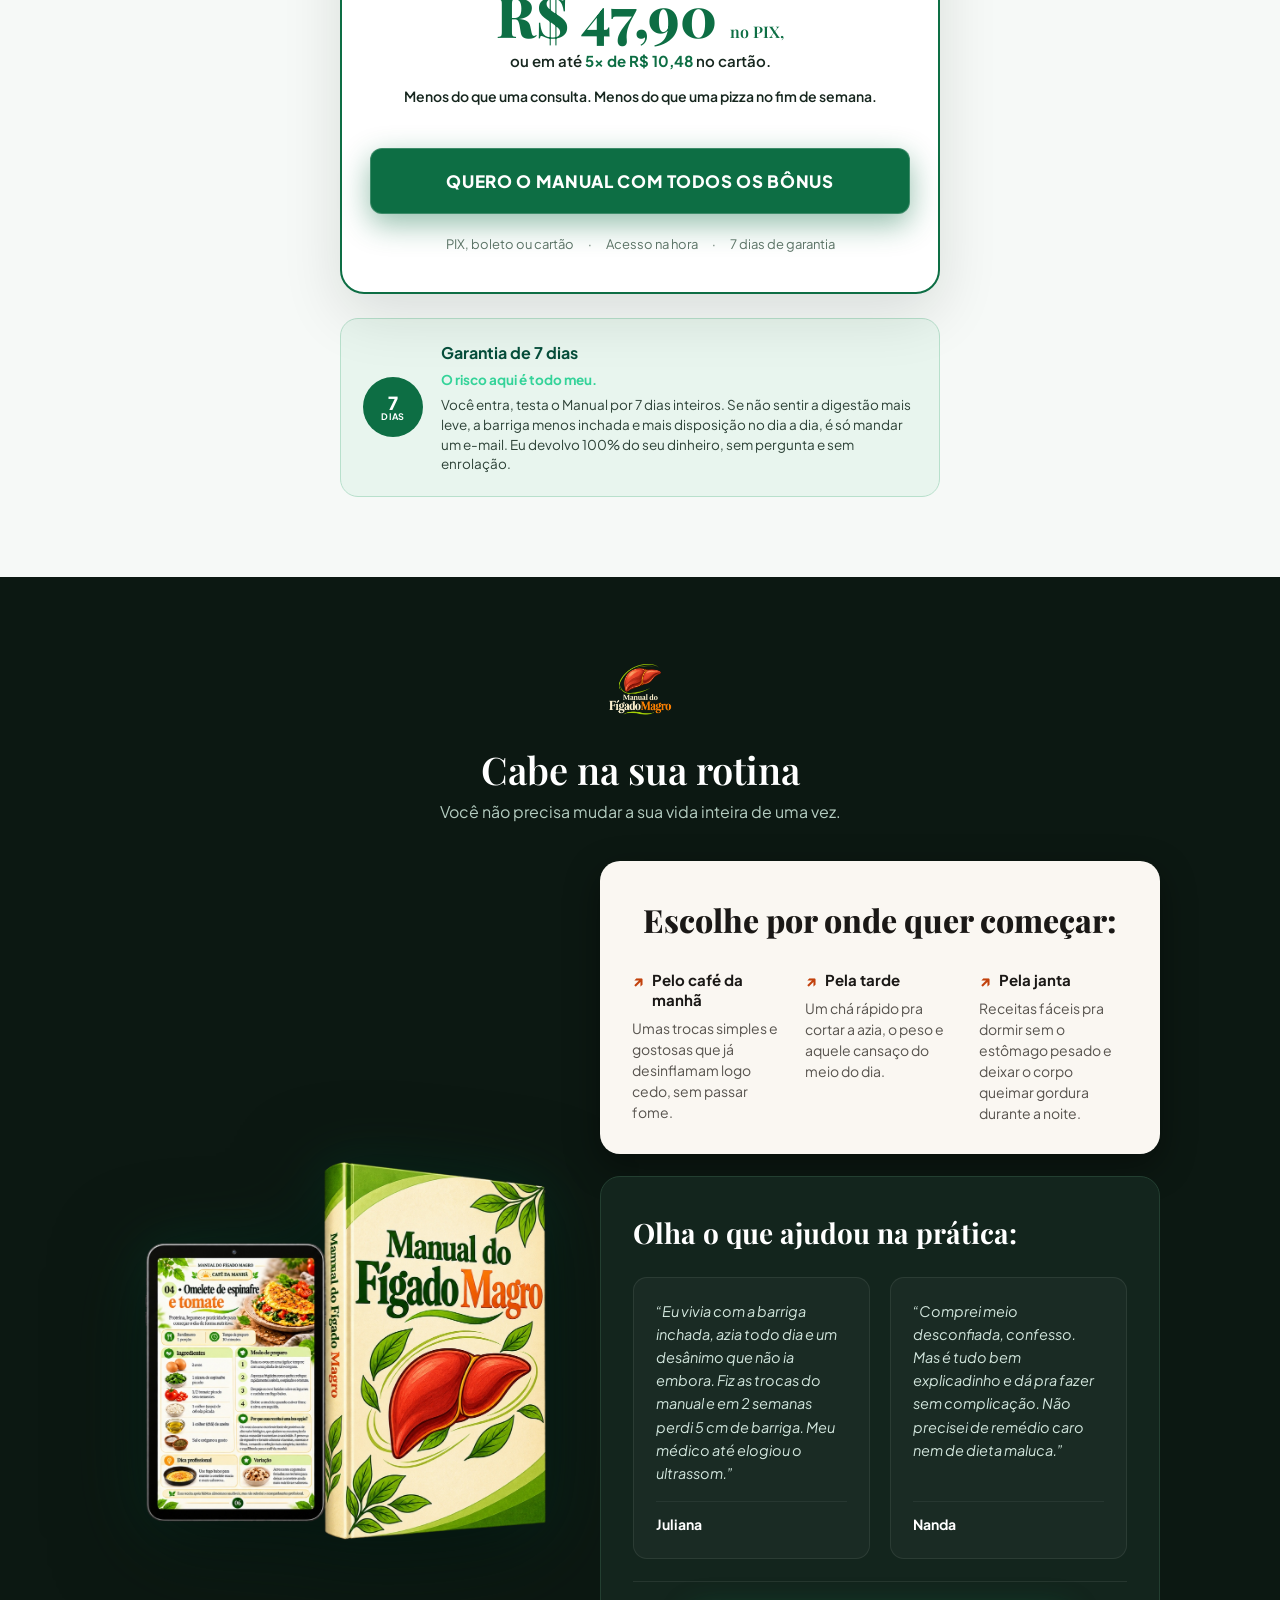
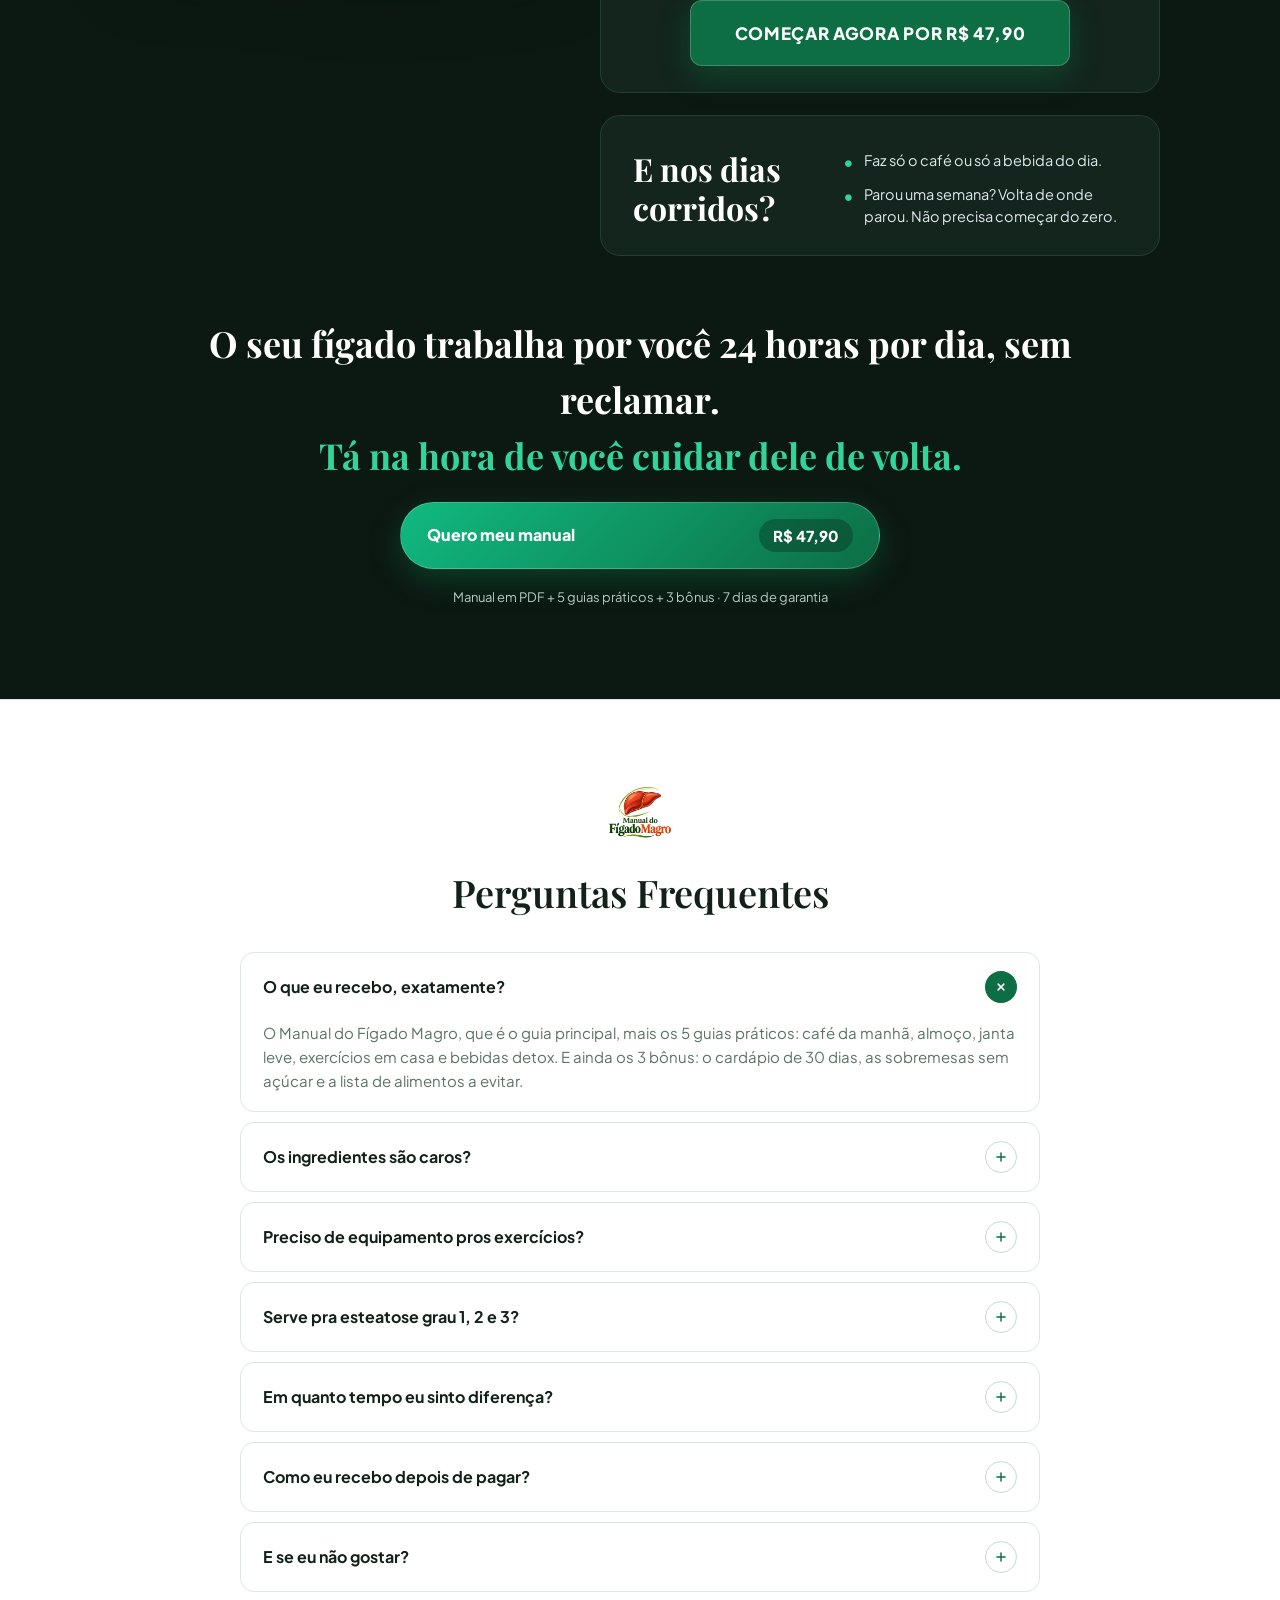
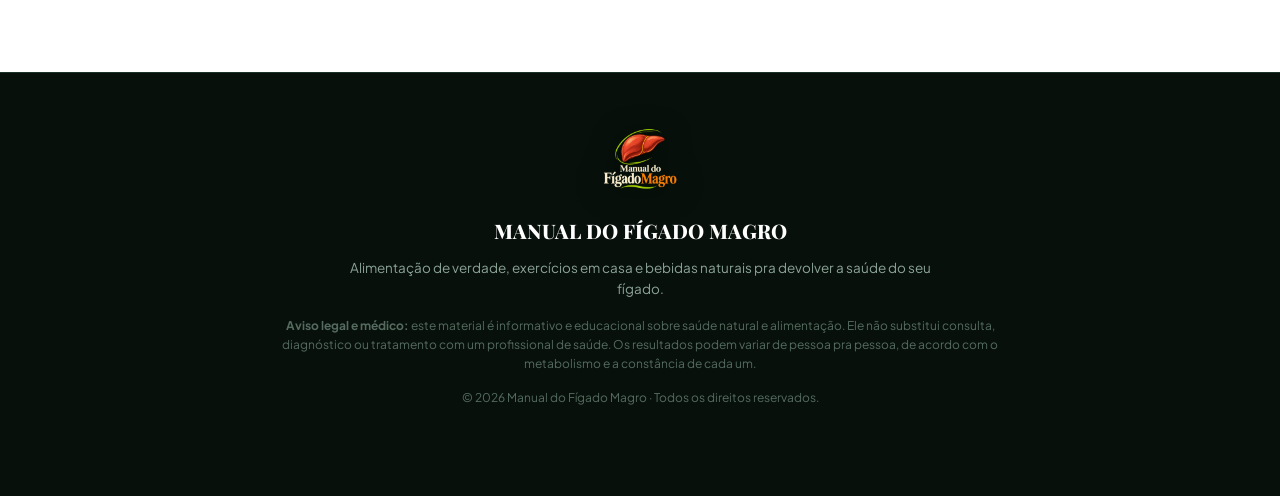
==== commit 42f7cb2e: "Add files via upload" ====
--- a/site-completo-figado.html
+++ b/site-completo-figado.html
@@ -145,8 +145,13 @@
   font-family: var(--font-serif);
   font-size: clamp(26px, 3.8vw, 38px);
   line-height: 1.2;
+  font-weight: 600;
+  color: inherit;
+}
+
+.sec-title strong,
+.sec-title b {
   font-weight: 800;
-  color: inherit;
 }
 
 .sec-sub {
@@ -3066,17 +3071,18 @@
     <div class="hero-grid">
       <div class="hero-content">
         <h1 class="hero-title">
-          Você não precisa esperar um diagnóstico <em>irreversível</em> para cuidar do <em>fígado</em>.
+          Você não precisa esperar o médico falar em <em>“irreversível”</em> pra começar a cuidar do seu <em>fígado</em>.<br>
+          <span style="display:block; margin-top:8px; color:var(--mint-light);">Dá pra começar hoje, na sua cozinha.</span>
         </h1>
 
         <p class="hero-sub">
-          Descubra como desinflamar seu corpo, eliminar o inchaço abdominal e recuperar sua energia diária com receitas
-          simples de <strong>café, almoço e janta</strong>, <strong>exercícios fáceis de fazer em casa</strong> e
-          <strong>bebidas funcionais</strong>.
+          Sabe aquela barriga que incha do nada, a digestão que pesa depois do almoço e o cansaço que não passa nem depois de dormir?<br>
+          Muitas vezes é o fígado pedindo socorro.<br><br>
+          No Manual do Fígado Magro você aprende a desinflamar o corpo com receitas simples de café, almoço e janta, exercícios pra fazer na sala de casa e bebidas que ajudam o fígado a trabalhar de novo.
         </p>
 
         <div class="hero-actions">
-          <a href="#oferta" class="btn-cta">Quero derreter a gordura no fígado</a>
+          <a href="#oferta" class="btn-cta">Quero derreter a gordura do meu fígado</a>
           <div class="hero-security">
             <span class="hero-sec-item">
               <svg width="16" height="16" viewBox="0 0 24 24" fill="none" stroke="#10B981" stroke-width="2"
@@ -3084,21 +3090,21 @@
                 <rect x="3" y="11" width="18" height="11" rx="2" ry="2"></rect>
                 <path d="M7 11V7a5 5 0 0 1 10 0v4"></path>
               </svg>
-              Compra 100% segura
+              Compra segura
             </span>
             <span class="hero-sec-item">
               <svg width="16" height="16" viewBox="0 0 24 24" fill="none" stroke="#10B981" stroke-width="2"
                 stroke-linecap="round" stroke-linejoin="round" aria-hidden="true">
                 <path d="M13 2 3 14h9l-1 8 10-12h-9l1-8z"></path>
               </svg>
-              Acesso imediato
+              Acesso na hora
             </span>
             <span class="hero-sec-item">
               <svg width="16" height="16" viewBox="0 0 24 24" fill="none" stroke="#10B981" stroke-width="2"
                 stroke-linecap="round" stroke-linejoin="round" aria-hidden="true">
                 <path d="M12 22s8-4 8-10V5l-8-3-8 3v7c0 6 8 10 8 10z"></path>
               </svg>
-              Garantia de 7 dias
+              7 dias de garantia
             </span>
           </div>
         </div>
@@ -3118,8 +3124,8 @@
       <div class="container">
         <div class="sec-head">
           <img src="images/mockup-verde-escuro.png" alt="Selo Oficial Manual do Fígado Magro" class="sec-brand-seal" loading="lazy">
-          <h2 class="sec-title" id="h-protocolo">O que o Manual vai fazer</h2>
-          <p class="sec-sub">Entenda como o método atua no seu organismo para reverter a sobrecarga de gordura e devolver a vitalidade natural do seu fígado passo a passo.</p>
+          <h2 class="sec-title" id="h-protocolo">O que o <strong>Manual</strong> vai fazer</h2>
+          <p class="sec-sub">Vou te explicar de um jeito simples.</p>
         </div>
 
         <div class="protocol-grid">
@@ -3129,13 +3135,22 @@
 
           <div class="protocol-body">
             <p>
-              O processo de recuperação do seu fígado acontece em um ciclo sequencial claro, sem loucuras ou dietas restritivas que estressam o organismo:
+              Hoje o seu fígado está sobrecarregado.
             </p>
             <p>
-              Tudo começa quando você interrompe a sobrecarga constante de toxinas que deixa seu fígado inflamado, inchado e exausto. Ao ter em mãos o <strong>Manual do Fígado Magro</strong>, você passa a seguir uma rotina objetiva com hábitos reais: alimentação saborosa e equilibrada, redução inteligente do açúcar refinado, menos gorduras inflamatórias e inclusão de alimentos naturais e bebidas bioativas no dia a dia.
+              É açúcar, é gordura ruim, é comida de caixinha, dia após dia. Ele não dá conta, inflama e começa a acumular gordura.
             </p>
             <p>
-              O resultado desse ciclo é a regeneração celular profunda: o inchaço abdominal diminui, o peso na digestão desaparece e seu fígado volta a trabalhar com saúde, energia e vitalidade renovada.
+              E o pior é que ele não dói. Você só sente o inchaço, o peso e o cansaço.
+            </p>
+            <p>
+              O <strong>Manual</strong> começa justamente cortando essa sobrecarga. Sem dieta maluca e sem passar fome.
+            </p>
+            <p>
+              Você vai comer comida gostosa, diminuir o açúcar sem sofrer, trocar as gorduras que inflamam e colocar no seu dia alimentos naturais e bebidas que ajudam o fígado.
+            </p>
+            <p>
+              Aí o corpo responde. A barriga desincha, a digestão fica leve e o seu fígado volta a trabalhar com energia, regenerando de dentro pra fora.
             </p>
           </div>
         </div>
@@ -3149,8 +3164,8 @@
       <div class="container">
         <div class="sec-head">
           <img src="images/mockup-letras-claras.png" alt="Manual do Fígado Magro" class="sec-brand-seal" loading="lazy">
-          <h2 class="sec-title" id="h-volumes">Um Ecossistema Completo de Desintoxicação</h2>
-          <p class="sec-sub">Tudo estruturado passo a passo, direto ao ponto. Cinco guias independentes e integrados que cobrem cada momento do seu dia:</p>
+          <h2 class="sec-title" id="h-volumes">O que vem dentro</h2>
+          <p class="sec-sub">São cinco guias, um pra cada momento do seu dia.<br>Você abre, segue e pronto.</p>
         </div>
 
         <!-- Mockup Central em Destaque -->
@@ -3161,58 +3176,56 @@
         <div class="guides-grid">
           <!-- 1: Café da Manhã -->
           <div class="guide-card">
-            <span class="guide-badge">Vol. 1 · Manhã</span>
+            <span class="guide-badge">Guia 1 · Manhã</span>
             <div class="guide-img-wrap">
-              <img src="images/cafe-da-manha.webp" alt="1º Café da Manhã" class="guide-cover" loading="lazy">
+              <img src="images/cafe-da-manha.webp" alt="1. Café da manhã" class="guide-cover" loading="lazy">
             </div>
-            <h3 class="guide-card-title">1º Café da Manhã</h3>
-            <p class="guide-card-desc">Receitas rápidas que ativam a queima matinal sem picos de glicose.</p>
+            <h3 class="guide-card-title">1. Café da manhã</h3>
+            <p class="guide-card-desc">Receitas rápidas pra começar o dia queimando gordura, sem aquele pico de açúcar no sangue.</p>
           </div>
 
           <!-- 2: Almoço -->
           <div class="guide-card">
-            <span class="guide-badge">Vol. 2 · Tarde</span>
+            <span class="guide-badge">Guia 2 · Tarde</span>
             <div class="guide-img-wrap">
-              <img src="images/almoco.webp" alt="2º Almoço" class="guide-cover" loading="lazy">
+              <img src="images/almoco.webp" alt="2. Almoço" class="guide-cover" loading="lazy">
             </div>
-            <h3 class="guide-card-title">2º Almoço</h3>
-            <p class="guide-card-desc">Pratos que aceleram a digestão e barram a gordura visceral.</p>
+            <h3 class="guide-card-title">2. Almoço</h3>
+            <p class="guide-card-desc">Pratos que fazem a digestão andar e ajudam a segurar a gordura da barriga.</p>
           </div>
 
           <!-- 3: Janta -->
           <div class="guide-card">
-            <span class="guide-badge">Vol. 3 · Noite</span>
+            <span class="guide-badge">Guia 3 · Noite</span>
             <div class="guide-img-wrap">
-              <img src="images/janta.webp" alt="3º Receitas de Janta" class="guide-cover" loading="lazy">
+              <img src="images/janta.webp" alt="3. Janta leve" class="guide-cover" loading="lazy">
             </div>
-            <h3 class="guide-card-title">3º Janta Leve</h3>
-            <p class="guide-card-desc">Receitas leves para dormir sem refluxo e regenerar o fígado.</p>
+            <h3 class="guide-card-title">3. Janta leve</h3>
+            <p class="guide-card-desc">Pra você dormir sem refluxo e deixar o fígado se recuperar durante a noite.</p>
           </div>
 
           <!-- 4: Exercícios -->
           <div class="guide-card">
-            <span class="guide-badge">Vol. 4 · Movimento</span>
+            <span class="guide-badge">Guia 4 · Movimento</span>
             <div class="guide-img-wrap">
-              <img src="images/exercicios.webp" alt="4º Exercícios para Fazer em Casa" class="guide-cover" loading="lazy">
+              <img src="images/exercicios.webp" alt="4. Exercícios" class="guide-cover" loading="lazy">
             </div>
-            <h3 class="guide-card-title">4º Exercícios</h3>
-            <p class="guide-card-desc">Treinos de 10 a 15 min de baixo impacto para fazer na sala.</p>
+            <h3 class="guide-card-title">4. Exercícios</h3>
+            <p class="guide-card-desc">De 10 a 15 minutinhos, sem impacto, ali na sala mesmo.</p>
           </div>
 
           <!-- 5: Bebidas -->
           <div class="guide-card">
-            <span class="guide-badge">Vol. 5 · Detox</span>
+            <span class="guide-badge">Guia 5 · Detox</span>
             <div class="guide-img-wrap">
-              <img src="images/bebidas.jpg" alt="5º Bebidas para Derreter a Gordura no Fígado" class="guide-cover" loading="lazy">
+              <img src="images/bebidas.jpg" alt="5. Bebidas detox" class="guide-cover" loading="lazy">
             </div>
-            <h3 class="guide-card-title">5º Bebidas Detox</h3>
-            <p class="guide-card-desc">Chás e shots metabólicos para eliminar toxinas acumuladas.</p>
+            <h3 class="guide-card-title">5. Bebidas detox</h3>
+            <p class="guide-card-desc">Chás e shots que ajudam a eliminar o que ficou acumulado.</p>
           </div>
         </div>
       </div>
     </section>
-
-
 
     <!-- ========================================================================
          MÓDULO 4: RESULTADOS REAIS & PROVA SOCIAL (LIGHT CREAM)
@@ -3221,8 +3234,8 @@
       <div class="container">
         <div class="sec-head">
           <img src="images/mockup-verde-escuro.png" alt="Selo Oficial Manual do Fígado Magro" class="sec-brand-seal" loading="lazy">
-          <h2 class="sec-title" id="h-depoimentos">Sorriso de quem teve resultado</h2>
-          <p class="sec-sub">Pessoas reais que derreteram a gordura no fígado e se sentem bem novamente:</p>
+          <h2 class="sec-title" id="h-depoimentos">Depoimentos</h2>
+          <p class="sec-sub">Olha o que quem já começou está falando:</p>
         </div>
 
         <div class="carousel testimonials-carousel" aria-roledescription="carrossel" aria-label="Depoimentos de Alunos com Foto">
@@ -3252,7 +3265,7 @@
               </div>
               <div class="result-stars">★★★★★</div>
               <p class="result-text">
-                “Eu acordava todo dia com a boca amarga, peso no estômago e sem disposição para nada. Quando comecei a seguir as receitas do Guia de Café da Manhã, em menos de duas semanas minha energia voltou e o amargor sumiu. No ultrassom recente, o médico confirmou: o fígado desinflamou!”
+                “Eu acordava todo dia com a boca amarga, o estômago pesado e sem vontade de nada. Comecei pelas receitas do café da manhã e em menos de duas semanas a energia voltou e o amargo sumiu. No último ultrassom o médico falou: seu fígado desinflamou.”
               </p>
               <div class="result-author">
                 <div class="result-info">
@@ -3269,7 +3282,7 @@
               </div>
               <div class="result-stars">★★★★★</div>
               <p class="result-text">
-                “Eu não conseguia dormir direito por causa do refluxo e daquela queimação após o jantar. As receitas do Guia de Jantar foram perfeitas: pratos leves, saborosos e que desinflamam o organismo à noite. Hoje durmo a noite toda com tranquilidade e sem azia!”
+                “Eu não dormia direito por causa do refluxo, aquela queimação depois da janta. As receitas da janta leve resolveram. Comida gostosa, leve, e hoje eu durmo a noite inteira sem azia.”
               </p>
               <div class="result-author">
                 <div class="result-info">
@@ -3286,7 +3299,7 @@
               </div>
               <div class="result-stars">★★★★★</div>
               <p class="result-text">
-                “As bebidas detox do guia são maravilhosas! Troquei sucos de caixinha e refrigerantes pelos chás e infusões que derretem gordura. Em 10 dias a retenção líquida desapareceu e meu TGP, que estava muito elevado, normalizou totalmente no exame de sangue.”
+                “Larguei o suco de caixinha e o refrigerante e passei pros chás do guia. Em 10 dias a retenção foi embora e o meu TGP, que estava bem alto, voltou ao normal no exame.”
               </p>
               <div class="result-author">
                 <div class="result-info">
@@ -3303,7 +3316,7 @@
               </div>
               <div class="result-stars">★★★★★</div>
               <p class="result-text">
-                “Na correria entre filhos e trabalho, meu almoço era sempre um desastre e meu fígado foi para Grau 2 de esteatose. O Guia de Almoço salvou minha rotina: pratos deliciosos, rápidos e que não pesam na digestão. Minha barriga desinchou muito e perdi 4 kg sem sofrimento!”
+                “Entre filho e trabalho, meu almoço era qualquer coisa. Resultado: esteatose grau 2. O guia de almoço salvou minha rotina. É rápido, é gostoso e não pesa. Desinchei muito e perdi 4 quilos sem sofrer.”
               </p>
               <div class="result-author">
                 <div class="result-info">
@@ -3324,11 +3337,7 @@
         <div class="sec-head">
           <img src="images/mockup-letras-claras.png" alt="Selo Oficial Manual do Fígado Magro" class="sec-brand-seal" loading="lazy">
           <h2 class="sec-title" id="h-amostra-receitas" style="color:#FFFFFF;">Veja o Material por Dentro</h2>
-          <p class="sec-sub">Páginas reais do que você vai receber no seu celular ou tablet: receitas práticas, passo a passo ilustrado e treinos rápidos para fazer na sala:</p>
-          <div class="marquee-hint-badge">
-            <span class="pulse-dot"></span>
-            <span>Amostras ilustrativas reais dos e-books • Deslizando automaticamente</span>
-          </div>
+          <p class="sec-sub">Essas são páginas de verdade do que chega no seu celular.<br>Receita com foto, passo a passo fácil de seguir e os treininhos pra fazer na sala.</p>
         </div>
       </div>
 
@@ -3471,7 +3480,7 @@
 
       <!-- Botão de Ação -->
       <div class="container" style="margin-top: 28px; text-align: center; padding: 0 16px;">
-        <a href="#oferta" class="btn-cta" style="max-width: 440px; margin: 0 auto;">Quero ter acesso a todo o material</a>
+        <a href="#oferta" class="btn-cta" style="max-width: 440px; margin: 0 auto;">Quero ver tudo isso no meu celular</a>
       </div>
     </section>
 
@@ -3482,8 +3491,8 @@
       <div class="container">
         <div class="sec-head">
           <img src="images/mockup-verde-escuro.png" alt="Selo Oficial Manual do Fígado Magro" class="sec-brand-seal" loading="lazy">
-          <h2 class="sec-title" id="h-bonus">3 Presentes Especiais Liberados Gratuitamente Hoje</h2>
-          <p class="sec-sub">Comprando hoje o Manual do Fígado Magro, você garante acesso completo a estes 3 guias complementares sem pagar nenhum centavo a mais:</p>
+          <h2 class="sec-title" id="h-bonus">3 Presentes pra Você</h2>
+          <p class="sec-sub">Se você garantir o Manual hoje, ainda leva três guias de presente.<br>Sem pagar nada a mais por isso.</p>
         </div>
 
         <div class="bonuses-grid">
@@ -3491,27 +3500,27 @@
           <div class="bonus-card">
             <span class="bonus-badge">Bônus #1 · Exclusivo</span>
             <div class="bonus-img-wrap">
-              <img src="images/bonus-cardapio-30dias.jpg" alt="1º Bônus: Cardápio para 30 Dias" class="bonus-img" loading="lazy">
+              <img src="images/bonus-cardapio-30dias.jpg" alt="Bônus 1. Cardápio de 30 dias" class="bonus-img" loading="lazy">
             </div>
-            <h4>Cardápio para 30 Dias</h4>
+            <h4>Bônus 1. Cardápio de 30 dias</h4>
           </div>
 
           <!-- Bônus 2 -->
           <div class="bonus-card">
             <span class="bonus-badge">Bônus #2 · Exclusivo</span>
             <div class="bonus-img-wrap">
-              <img src="images/bonus-sobremesas.jpg" alt="2º Bônus: Sobremesas Sem Açúcar" class="bonus-img" loading="lazy">
+              <img src="images/bonus-sobremesas.jpg" alt="Bônus 2. Sobremesas sem açúcar" class="bonus-img" loading="lazy">
             </div>
-            <h4>Sobremesas Sem Açúcar</h4>
+            <h4>Bônus 2. Sobremesas sem açúcar</h4>
           </div>
 
           <!-- Bônus 3 -->
           <div class="bonus-card">
             <span class="bonus-badge">Bônus #3 · Exclusivo</span>
             <div class="bonus-img-wrap">
-              <img src="images/bonus-alimentos-evitar.jpg" alt="3º Bônus: Guia Alimentos a Evitar" class="bonus-img" loading="lazy">
+              <img src="images/bonus-alimentos-evitar.jpg" alt="Bônus 3. Alimentos a evitar" class="bonus-img" loading="lazy">
             </div>
-            <h4>Guia Alimentos a Evitar</h4>
+            <h4>Bônus 3. Alimentos a evitar</h4>
           </div>
         </div>
       </div>
@@ -3524,8 +3533,8 @@
       <div class="s170">
         <div class="s171">
           <div>
-            <h2 class="sec-title" id="h-whatsapp" style="color:var(--ink-dark); font-size: clamp(24px, 3.2vw, 32px);">Depoimentos Espontâneos no WhatsApp</h2>
-            <p class="prints-sub">Conversas reais enviadas por alunos no dia a dia. Toque na imagem para ampliar em tela cheia:</p>
+            <h2 class="sec-title" id="h-whatsapp" style="color:var(--ink-dark); font-size: clamp(24px, 3.2vw, 32px);">Prints do WhatsApp</h2>
+            <p class="prints-sub">Essas mensagens chegaram no nosso WhatsApp, sem a gente pedir:</p>
           </div>
 
           <div class="carousel car2" data-autoplay="4500" aria-roledescription="carrossel" aria-label="Depoimentos no WhatsApp">
@@ -3550,11 +3559,11 @@
               <!-- Print 1: Cláudia Rocha -->
               <div class="s174">
                 <img loading="lazy" src="images/print-whatsapp-1.svg" alt="Conversa com Cláudia Rocha relatando regressão de esteatose grau 2" class="s175 lightbox-trigger">
-                <p class="s176">“Minha gordura caiu de GRAU 2 pra leve em só 21 dias de manual!”</p>
+                <p class="s176">“Minha gordura no fígado caiu de grau 2 pra leve em só 21 dias de manual!”</p>
                 <div class="s177">
                   <div class="s178">
                     <strong class="s179">Cláudia Rocha</strong>
-                    <span class="s180">Aluna · 21 dias de método</span>
+                    <span class="s180">21 dias de método</span>
                   </div>
                   <a href="images/print-whatsapp-1.svg" class="s181" aria-label="Ampliar conversa de Cláudia Rocha">
                     Ampliar conversa
@@ -3568,11 +3577,11 @@
               <!-- Print 2: Marcos Vinícius -->
               <div class="s174">
                 <img loading="lazy" src="images/print-whatsapp-2.svg" alt="Conversa com Marcos Vinícius mostrando exames TGO e TGP normalizados" class="s175 lightbox-trigger">
-                <p class="s176">“TGO caiu de 84 pra 26 e TGP de 92 pra 29... Tudo dentro do normal!”</p>
+                <p class="s176">“TGO foi de 84 pra 26 e TGP de 92 pra 29. Tudo normal!”</p>
                 <div class="s177">
                   <div class="s178">
                     <strong class="s179">Marcos Vinícius</strong>
-                    <span class="s180">Aluno · Exames normalizados</span>
+                    <span class="s180">Exames normalizados</span>
                   </div>
                   <a href="images/print-whatsapp-2.svg" class="s181" aria-label="Ampliar conversa de Marcos Vinícius">
                     Ampliar conversa
@@ -3586,11 +3595,11 @@
               <!-- Print 3: Dona Neide -->
               <div class="s174">
                 <img loading="lazy" src="images/print-whatsapp-3.svg" alt="Conversa com Dona Neide relatando digestão leve e 5kg a menos" class="s175 lightbox-trigger">
-                <p class="s176">“Com 3 semanas minha digestão mudou 100% e desinchei 5kg!”</p>
+                <p class="s176">“Com 3 semanas minha digestão mudou completamente e desinchei 5 quilos!”</p>
                 <div class="s177">
                   <div class="s178">
                     <strong class="s179">Dona Neide Silveira</strong>
-                    <span class="s180">58 anos · Adeus estufamento</span>
+                    <span class="s180">58 anos</span>
                   </div>
                   <a href="images/print-whatsapp-3.svg" class="s181" aria-label="Ampliar conversa de Dona Neide">
                     Ampliar conversa
@@ -3606,9 +3615,9 @@
 
         <!-- Barra de Ação inferior -->
         <div class="s182">
-          <span class="s183">🛡️ Acesso Imediato · Garantia Incondicional de 7 Dias</span>
+          <span class="s183">🛡️ Acesso na hora · 7 dias de garantia</span>
           <a href="#oferta" class="s184">
-            <span>Quero Derreter a Gordura no Fígado</span>
+            <span>Quero derreter a gordura do meu fígado</span>
             <span class="s185">
               <svg width="18" height="18" viewBox="0 0 24 24" fill="none" stroke="currentColor" stroke-width="2.5" stroke-linecap="round" stroke-linejoin="round" aria-hidden="true">
                 <line x1="5" y1="12" x2="19" y2="12"></line>
@@ -3627,43 +3636,43 @@
       <div class="container">
         <div class="sec-head">
           <img src="images/mockup-letras-claras.png" alt="Selo Oficial Manual do Fígado Magro" class="sec-brand-seal" loading="lazy">
-          <h2 class="sec-title" id="h-entrega" style="color:#FFFFFF;">Tudo Pronto na Palma da Sua Mão</h2>
-          <p class="sec-sub">Veja como é rápido, seguro e descomplicado receber o seu acesso:</p>
+          <h2 class="sec-title" id="h-entrega" style="color:#FFFFFF;">Como você recebe</h2>
+          <p class="sec-sub">É tudo digital e chega rapidinho.</p>
         </div>
 
         <div class="delivery-grid">
+          <div class="delivery-card">
+            <svg width="28" height="28" viewBox="0 0 24 24" fill="none" stroke="currentColor" stroke-width="2" stroke-linecap="round" stroke-linejoin="round" aria-hidden="true">
+              <path d="M13 2 3 14h9l-1 8 10-12h-9l1-8z"></path>
+            </svg>
+            <h3>Acesso no e-mail e WhatsApp</h3>
+            <p>Pagou, aprovou, e o link já cai no seu e-mail e no seu WhatsApp.</p>
+          </div>
+
+          <div class="delivery-card">
+            <svg width="28" height="28" viewBox="0 0 24 24" fill="none" stroke="currentColor" stroke-width="2" stroke-linecap="round" stroke-linejoin="round" aria-hidden="true">
+              <rect x="6" y="2" width="12" height="20" rx="2"></rect>
+              <path d="M11 18h2"></path>
+            </svg>
+            <h3>Abre em qualquer tela</h3>
+            <p>Abre em qualquer celular, Android ou iPhone, no tablet ou no computador. E se você gosta de papel, pode imprimir.</p>
+          </div>
+
+          <div class="delivery-card">
+            <svg width="28" height="28" viewBox="0 0 24 24" fill="none" stroke="currentColor" stroke-width="2" stroke-linecap="round" stroke-linejoin="round" aria-hidden="true">
+              <path d="M12 22s8-4 8-10V5l-8-3-8 3v7c0 6 8 10 8 10z"></path>
+            </svg>
+            <h3>Comida de verdade</h3>
+            <p>Não tem remédio e não tem pílula milagrosa. É comida de verdade, daquela que você acha em qualquer feira.</p>
+          </div>
+
           <div class="delivery-card">
             <svg width="28" height="28" viewBox="0 0 24 24" fill="none" stroke="currentColor" stroke-width="2" stroke-linecap="round" stroke-linejoin="round" aria-hidden="true">
               <path d="M14 2H6a2 2 0 0 0-2 2v16a2 2 0 0 0 2 2h12a2 2 0 0 0 2-2V8z"></path>
               <path d="M14 2v6h6"></path>
             </svg>
-            <h3>E-book Digital</h3>
-            <p>Conteúdo direto ao ponto, organizado em PDF para ler e aplicar no mesmo dia.</p>
-          </div>
-
-          <div class="delivery-card">
-            <svg width="28" height="28" viewBox="0 0 24 24" fill="none" stroke="currentColor" stroke-width="2" stroke-linecap="round" stroke-linejoin="round" aria-hidden="true">
-              <rect x="6" y="2" width="12" height="20" rx="2"></rect>
-              <path d="M11 18h2"></path>
-            </svg>
-            <h3>Lê no Celular</h3>
-            <p>Abre em qualquer smartphone (Android ou iPhone), tablet ou computador. Pode imprimir se preferir.</p>
-          </div>
-
-          <div class="delivery-card">
-            <svg width="28" height="28" viewBox="0 0 24 24" fill="none" stroke="currentColor" stroke-width="2" stroke-linecap="round" stroke-linejoin="round" aria-hidden="true">
-              <path d="M13 2 3 14h9l-1 8 10-12h-9l1-8z"></path>
-            </svg>
-            <h3>Acesso Imediato</h3>
-            <p>Chega no seu e-mail e no seu WhatsApp assim que o pagamento for aprovado.</p>
-          </div>
-
-          <div class="delivery-card">
-            <svg width="28" height="28" viewBox="0 0 24 24" fill="none" stroke="currentColor" stroke-width="2" stroke-linecap="round" stroke-linejoin="round" aria-hidden="true">
-              <path d="M12 22s8-4 8-10V5l-8-3-8 3v7c0 6 8 10 8 10z"></path>
-            </svg>
-            <h3>100% Natural</h3>
-            <p>Sem remédios ou pílulas milagrosas. Apenas comida de verdade acessível de qualquer feira.</p>
+            <h3>Lê e aplica no mesmo dia</h3>
+            <p>Dá pra ler no intervalo do almoço, no ônibus ou antes de dormir. E o que você lê de manhã, já consegue aplicar no mesmo dia.</p>
           </div>
         </div>
       </div>
@@ -3676,24 +3685,30 @@
       <div class="container">
         <div class="sec-head">
           <img src="images/mockup-verde-escuro.png" alt="Selo Oficial Manual do Fígado Magro" class="sec-brand-seal" loading="lazy">
-          <h2 class="sec-title" id="h-praticidade">Cabe na palma da mão. E muda a saúde de todo o seu organismo.</h2>
-          <p class="sec-sub">Sem enrolação, feito especificamente para quem tem pouco tempo e precisa de resultados rápidos.</p>
+          <h2 class="sec-title" id="h-praticidade">Como você recebe</h2>
+          <p class="sec-sub">É tudo digital e chega rapidinho.</p>
         </div>
 
         <div class="palma-grid">
           <div class="palma-photo-wrap">
-            <img src="images/mulher-celular.jpg" alt="Maria de Lourdes preparando receitas práticas do Manual do Fígado Magro na cozinha" class="palma-photo" loading="lazy">
+            <img src="images/mulher-celular.jpg" alt="Acesso fácil e imediato ao Manual do Fígado Magro" class="palma-photo" loading="lazy">
           </div>
 
           <div class="palma-content">
             <p>
-              Você lê no intervalo do almoço, no transporte ou antes de dormir. O método é direto, sem enrolação, e foi feito para caber perfeitamente na rotina de quem tem pouco tempo e precisa de resultados reais.
+              Pagou, aprovou, e o link já cai no seu e-mail e no seu WhatsApp.
             </p>
             <p>
-              Tudo fica disponível na tela do seu smartphone ou tablet, organizado em passos simples que você aplica no mesmo dia, sem livros pesados e sem complicações.
+              Abre em qualquer celular, Android ou iPhone, no tablet ou no computador. E se você gosta de papel, pode imprimir.
             </p>
-
-            <a href="#oferta" class="btn-cta">Quero derreter a gordura no fígado</a>
+            <p>
+              Não tem remédio e não tem pílula milagrosa. É comida de verdade, daquela que você acha em qualquer feira.
+            </p>
+            <p>
+              Dá pra ler no intervalo do almoço, no ônibus ou antes de dormir. E o que você lê de manhã, já consegue aplicar no mesmo dia.
+            </p>
+
+            <a href="#oferta" class="btn-cta">Quero derreter a gordura do meu fígado</a>
           </div>
         </div>
       </div>
@@ -3706,61 +3721,61 @@
       <div class="container">
         <div class="sec-head">
           <img src="images/mockup-letras-claras.png" alt="Selo Oficial Manual do Fígado Magro" class="sec-brand-seal" loading="lazy">
-          <h2 class="sec-title" id="h-detalhes-bonus" style="color:#FFFFFF;">Detalhes dos Bônus que Você Vai Receber</h2>
-          <p class="sec-sub">Veja exatamente tudo o que está incluso no pacote de hoje com a economia real de cada material:</p>
+          <h2 class="sec-title" id="h-detalhes-bonus" style="color:#FFFFFF;">3 Presentes pra Você</h2>
+          <p class="sec-sub">Se você garantir o Manual hoje, ainda leva três guias de presente.<br>Sem pagar nada a mais por isso.</p>
         </div>
 
         <div class="bonus-detail-grid">
           <!-- Bônus 1 -->
           <div class="bd-card">
-            <img src="images/bonus-cardapio-30dias.jpg" class="bd-cover" alt="Bônus 1: Cardápio para 30 Dias" loading="lazy">
-            <span class="bd-tag">Bônus #1 • Guia Prático</span>
-            <h4>Cardápio para 30 Dias</h4>
-            <p>Planner alimentar completo organizado do 1º ao 30º dia. São 90 receitas equilibradas para café da manhã, almoço, janta e bebida do dia. Basta seguir a ordem sem precisar quebrar a cabeça com o que comer.</p>
+            <img src="images/bonus-cardapio-30dias.jpg" class="bd-cover" alt="Bônus 1. Cardápio de 30 dias" loading="lazy">
+            <span class="bd-tag">Bônus #1 • Exclusivo</span>
+            <h4>Bônus 1. Cardápio de 30 dias</h4>
+            <p>Do dia 1 ao dia 30, já está tudo montado: 90 receitas de café, almoço, janta e a bebida do dia. Você não precisa mais pensar no que vai comer. Só segue a ordem.</p>
             <div class="bd-anchor">
               <div class="bd-anchor-line bd-anchor-original">
-                <span class="bd-anchor-text">Vendido separadamente:</span>
+                <span class="bd-anchor-text">Vendido sozinho por</span>
                 <del class="bd-anchor-price">R$ 47,00</del>
               </div>
               <div class="bd-anchor-line bd-anchor-promo">
-                <span class="bd-anchor-today">No pacote de hoje:</span>
-                <strong class="bd-anchor-badge">GRÁTIS</strong>
+                <span class="bd-anchor-today">Hoje:</span>
+                <strong class="bd-anchor-badge">Sai de graça</strong>
               </div>
             </div>
           </div>
 
           <!-- Bônus 2 -->
           <div class="bd-card">
-            <img src="images/bonus-sobremesas.jpg" class="bd-cover" alt="Bônus 2: Sobremesas Sem Açúcar" loading="lazy">
-            <span class="bd-tag">Bônus #2 • Doces Saudáveis</span>
-            <h4>Sobremesas Sem Açúcar</h4>
-            <p>Doces e sobremesas deliciosas criadas especificamente para quem tem gordura no fígado. Mate a vontade de comer doces sem causar picos de glicose e sem inflamar seus hepatócitos.</p>
+            <img src="images/bonus-sobremesas.jpg" class="bd-cover" alt="Bônus 2. Sobremesas sem açúcar" loading="lazy">
+            <span class="bd-tag">Bônus #2 • Exclusivo</span>
+            <h4>Bônus 2. Sobremesas sem açúcar</h4>
+            <p>Porque ninguém vive sem um docinho. Receitas feitas pra quem tem gordura no fígado matar a vontade sem subir a glicose e sem inflamar tudo de novo.</p>
             <div class="bd-anchor">
               <div class="bd-anchor-line bd-anchor-original">
-                <span class="bd-anchor-text">Vendido separadamente:</span>
+                <span class="bd-anchor-text">Vendido sozinho por</span>
                 <del class="bd-anchor-price">R$ 34,70</del>
               </div>
               <div class="bd-anchor-line bd-anchor-promo">
-                <span class="bd-anchor-today">No pacote de hoje:</span>
-                <strong class="bd-anchor-badge">GRÁTIS</strong>
+                <span class="bd-anchor-today">Hoje:</span>
+                <strong class="bd-anchor-badge">Sai de graça</strong>
               </div>
             </div>
           </div>
 
           <!-- Bônus 3 -->
           <div class="bd-card">
-            <img src="images/bonus-alimentos-evitar.jpg" class="bd-cover" alt="Bônus 3: Guia Alimentos a Evitar" loading="lazy">
-            <span class="bd-tag">Bônus #3 • Lista Negra</span>
-            <h4>Guia Alimentos a Evitar</h4>
-            <p>A lista oculta dos alimentos comuns que parecem inofensivos mas sabotam seu fígado silenciosamente. Saiba exatamente quais itens evitar para destravar a queima de gordura visceral.</p>
+            <img src="images/bonus-alimentos-evitar.jpg" class="bd-cover" alt="Bônus 3. Alimentos a evitar" loading="lazy">
+            <span class="bd-tag">Bônus #3 • Exclusivo</span>
+            <h4>Bônus 3. Alimentos a evitar</h4>
+            <p>Tem comida que parece inofensiva e está sabotando o seu fígado todo dia, em silêncio. Aqui você descobre quais são e para de travar a queima da gordura da barriga.</p>
             <div class="bd-anchor">
               <div class="bd-anchor-line bd-anchor-original">
-                <span class="bd-anchor-text">Vendido separadamente:</span>
+                <span class="bd-anchor-text">Vendido sozinho por</span>
                 <del class="bd-anchor-price">R$ 34,00</del>
               </div>
               <div class="bd-anchor-line bd-anchor-promo">
-                <span class="bd-anchor-today">No pacote de hoje:</span>
-                <strong class="bd-anchor-badge">GRÁTIS</strong>
+                <span class="bd-anchor-today">Hoje:</span>
+                <strong class="bd-anchor-badge">Sai de graça</strong>
               </div>
             </div>
           </div>
@@ -3774,37 +3789,39 @@
     <section class="offer-section" id="oferta" aria-labelledby="h-oferta">
       <div class="offer-master-card">
         <img src="images/mockup-verde-escuro.png" alt="Manual do Fígado Magro" class="offer-mockup-seal" loading="lazy">
-        <h2 class="offer-title" id="h-oferta">Pronto para derreter a gordura no fígado?</h2>
+        <h2 class="offer-title" id="h-oferta">Oferta</h2>
+        <p style="text-align:center; color:var(--ink-muted); margin-bottom:20px; font-size:16px;">Agora deixa eu te mostrar tudo o que você leva:</p>
 
         <img loading="lazy" src="images/capa-oferta.png" alt="Manual do Fígado Magro - Coleção Completa Oficial" class="offer-cover">
 
         <div class="offer-table" aria-label="Discriminação de valores inclusos">
-          <div class="offer-row"><span>Manual do Fígado Magro (Guia Mestre)</span><span class="offer-val">R$ 97,00</span></div>
-          <div class="offer-row"><span>1º Guia: Café da Manhã Anti-Gordura</span><span class="offer-val">R$ 47,00</span></div>
-          <div class="offer-row"><span>2º Guia: Almoço Desintoxicante</span><span class="offer-val">R$ 47,00</span></div>
-          <div class="offer-row"><span>3º Guia: Receitas de Janta Leve Noturna</span><span class="offer-val">R$ 47,00</span></div>
-          <div class="offer-row"><span>4º Guia: Exercícios para Fazer em Casa</span><span class="offer-val">R$ 47,00</span></div>
-          <div class="offer-row"><span>5º Guia: Bebidas para Derreter a Gordura</span><span class="offer-val">R$ 47,00</span></div>
-          <div class="offer-row"><span>Bônus #1: Cardápio para 30 Dias</span><span class="offer-val">R$ 47,00</span></div>
-          <div class="offer-row"><span>Bônus #2: Sobremesas Sem Açúcar</span><span class="offer-val">R$ 34,70</span></div>
-          <div class="offer-row"><span>Bônus #3: Guia de Alimentos a Evitar</span><span class="offer-val">R$ 34,00</span></div>
-          <div class="offer-row-total"><span>VALOR TOTAL SE COMPRADO SEPARADO:</span><span class="offer-total-strike">R$ 447,70</span></div>
+          <div class="offer-row"><span>Manual do Fígado Magro, o guia principal</span><span class="offer-val">R$ 97,00</span></div>
+          <div class="offer-row"><span>Guia 1, Café da manhã anti-gordura</span><span class="offer-val">R$ 47,00</span></div>
+          <div class="offer-row"><span>Guia 2, Almoço desintoxicante</span><span class="offer-val">R$ 47,00</span></div>
+          <div class="offer-row"><span>Guia 3, Janta leve</span><span class="offer-val">R$ 47,00</span></div>
+          <div class="offer-row"><span>Guia 4, Exercícios em casa</span><span class="offer-val">R$ 47,00</span></div>
+          <div class="offer-row"><span>Guia 5, Bebidas pra derreter a gordura</span><span class="offer-val">R$ 47,00</span></div>
+          <div class="offer-row"><span>Bônus 1, Cardápio de 30 dias</span><span class="offer-val">R$ 47,00</span></div>
+          <div class="offer-row"><span>Bônus 2, Sobremesas sem açúcar</span><span class="offer-val">R$ 34,70</span></div>
+          <div class="offer-row"><span>Bônus 3, Alimentos a evitar</span><span class="offer-val">R$ 34,00</span></div>
+          <div class="offer-row-total"><span>Se fosse comprar tudo separado, daria</span><span class="offer-total-strike">R$ 447,70</span></div>
         </div>
 
         <div class="offer-price-box">
-          <span class="offer-price-label">Hoje, tudo isso por apenas</span>
-          <span class="offer-price-main">R$ 47,90</span>
-          <span class="offer-price-inst">à vista no PIX ou até <b>5x de R$ 10,48</b> no cartão</span>
+          <span class="offer-price-label">Mas hoje você leva tudo por</span>
+          <span class="offer-price-main">R$ 47,90 <small style="font-size:16px; font-weight:600; color:var(--ink-muted);">no PIX,</small></span>
+          <span class="offer-price-inst">ou em até <b>5x de R$ 10,48</b> no cartão.</span>
+          <p style="margin-top:10px; font-size:14px; color:var(--ink-muted); font-weight:600;">Menos do que uma consulta. Menos do que uma pizza no fim de semana.</p>
         </div>
 
-        <a href="#checkout" class="btn-cta" style="width:100%; max-width:100%;">QUERO MEU MANUAL + TODOS OS BÔNUS AGORA</a>
+        <a href="#checkout" class="btn-cta" style="width:100%; max-width:100%;">Quero o manual com todos os bônus</a>
 
         <div class="offer-security-strip">
-          <span>🔒 PIX, Boleto ou Cartão</span>
+          <span>PIX, boleto ou cartão</span>
           <span>·</span>
-          <span>⚡ Acesso Imediato</span>
+          <span>Acesso na hora</span>
           <span>·</span>
-          <span>🛡️ Garantia de 7 Dias</span>
+          <span>7 dias de garantia</span>
         </div>
       </div>
 
@@ -3815,9 +3832,10 @@
           <small>DIAS</small>
         </div>
         <div class="guarantee-text">
-          <h4>Garantia Incondicional de 7 Dias — Risco Zero</h4>
+          <h4>Garantia de 7 dias</h4>
+          <p style="font-weight:700; color:var(--mint-light); margin-bottom:6px;">O risco aqui é todo meu.</p>
           <p>
-            Você não assume risco nenhum. Experimente o <strong>Manual do Fígado Magro</strong> por 7 dias completos. Se não notar digestão mais leve, menos inchaço e muito mais disposição, basta nos enviar um e-mail e devolveremos 100% do seu dinheiro, sem burocracia e sem perguntas.
+            Você entra, testa o Manual por 7 dias inteiros. Se não sentir a digestão mais leve, a barriga menos inchada e mais disposição no dia a dia, é só mandar um e-mail. Eu devolvo 100% do seu dinheiro, sem pergunta e sem enrolação.
           </p>
         </div>
       </div>
@@ -3830,8 +3848,8 @@
       <div class="container">
         <div class="sec-head">
           <img src="images/mockup-letras-claras.png" alt="Selo Oficial Manual do Fígado Magro" class="sec-brand-seal" loading="lazy">
-          <h2 class="sec-title" id="h-rotina-resultados" style="color:#FFFFFF;">Resultados Que Se Encaixam no Seu Dia</h2>
-          <p class="sec-sub">Veja como é simples recomeçar e por que o método funciona mesmo na rotina mais corrida:</p>
+          <h2 class="sec-title" id="h-rotina-resultados" style="color:#FFFFFF;">Cabe na sua rotina</h2>
+          <p class="sec-sub">Você não precisa mudar a sua vida inteira de uma vez.</p>
         </div>
 
         <div class="po-layout">
@@ -3840,63 +3858,59 @@
           </div>
 
           <div class="po-stack">
-            <!-- 7.1 RESULTADOS: Escolha por onde recomeçar -->
+            <!-- 7.1 RESULTADOS: Escolhe por onde quer começar -->
             <div class="po-recomecar">
-              <h3 class="po-title-serif">Escolha por onde recomeçar.</h3>
+              <h3 class="po-title-serif">Escolhe por onde quer começar:</h3>
               <div class="po-tri-grid">
                 <div class="po-tri-item">
-                  <div class="po-tri-head"><span class="po-arrow">↗</span> No primeiro café da manhã</div>
-                  <p class="po-tri-desc">Substituições simples e saborosas que desinflamam o fígado logo ao acordar, sem passar fome.</p>
+                  <div class="po-tri-head"><span class="po-arrow">↗</span> Pelo café da manhã</div>
+                  <p class="po-tri-desc">Umas trocas simples e gostosas que já desinflamam logo cedo, sem passar fome.</p>
                 </div>
                 <div class="po-tri-item">
-                  <div class="po-tri-head"><span class="po-arrow">↗</span> No meio da tarde sem inchaço</div>
-                  <p class="po-tri-desc">Chás e bebidas metabólicas rápidas para cortar a azia, a digestão pesada e o cansaço do dia.</p>
+                  <div class="po-tri-head"><span class="po-arrow">↗</span> Pela tarde</div>
+                  <p class="po-tri-desc">Um chá rápido pra cortar a azia, o peso e aquele cansaço do meio do dia.</p>
                 </div>
                 <div class="po-tri-item">
-                  <div class="po-tri-head"><span class="po-arrow">↗</span> No jantar leve e restaurador</div>
-                  <p class="po-tri-desc">Receitas fáceis para dormir sem peso no estômago e ativar a queima noturna de gordura visceral.</p>
+                  <div class="po-tri-head"><span class="po-arrow">↗</span> Pela janta</div>
+                  <p class="po-tri-desc">Receitas fáceis pra dormir sem o estômago pesado e deixar o corpo queimar gordura durante a noite.</p>
                 </div>
               </div>
             </div>
 
-            <!-- 7.2 DEPOIMENTOS + 7.3 BOTAO DE COMPRA: O que ajudou na prática -->
+            <!-- 7.2 DEPOIMENTOS + 7.3 BOTAO DE COMPRA: Olha o que ajudou na prática -->
             <div class="po-depoimentos">
-              <h3 class="po-box-title">O que ajudou na prática.</h3>
+              <h3 class="po-box-title">Olha o que ajudou na prática:</h3>
               <div class="po-dep-grid">
                 <div class="po-dep-card">
-                  <p class="po-dep-text">“Eu vivia com a barriga inchada, azia todo dia e um desânimo que não passava. Fiz as trocas do manual e em 2 semanas meu abdômen murchou 5 cm. Meu médico elogiou o resultado do meu ultrassom.”</p>
+                  <p class="po-dep-text">“Eu vivia com a barriga inchada, azia todo dia e um desânimo que não ia embora. Fiz as trocas do manual e em 2 semanas perdi 5 cm de barriga. Meu médico até elogiou o ultrassom.”</p>
                   <div class="po-dep-foot">
                     <span class="po-dep-author">Juliana</span>
-                    <a href="#whatsapp" class="po-dep-link">Ver conversa completa ↗</a>
                   </div>
                 </div>
                 <div class="po-dep-card">
-                  <p class="po-dep-text">“Comprei meio desconfiada, mas me surpreendi. É tudo bem explicado e dá pra colocar em prática sem complicação. Não precisei de nenhum remédio caro nem fazer dieta maluca.”</p>
+                  <p class="po-dep-text">“Comprei meio desconfiada, confesso. Mas é tudo bem explicadinho e dá pra fazer sem complicação. Não precisei de remédio caro nem de dieta maluca.”</p>
                   <div class="po-dep-foot">
                     <span class="po-dep-author">Nanda</span>
-                    <a href="#whatsapp" class="po-dep-link">Ver conversa completa ↗</a>
                   </div>
                 </div>
               </div>
 
               <!-- 7.3 BOTAO DE COMPRA -->
-              <div class="po-dep-bar">
-                <span class="po-dep-summary">Manual + 3 bônus • acesso imediato</span>
-                <a href="#checkout" class="po-btn-outline">Começar com o manual por R$ 47,90 →</a>
+              <div class="po-dep-bar" style="justify-content:center;">
+                <a href="#checkout" class="btn-cta" style="width:100%; max-width:380px; text-align:center;">Começar agora por R$ 47,90</a>
               </div>
             </div>
 
-            <!-- 7.4 COISAS BOAS DE TER COMPRADO O PRODUTO: Dá pra adaptar à sua rotina -->
+            <!-- 7.4 COISAS BOAS DE TER COMPRADO O PRODUTO: E nos dias corridos? -->
             <div class="po-rotina">
               <div class="po-rotina-flex">
                 <div class="po-rotina-col-left">
-                  <h3 class="po-rotina-title">Dá pra adaptar à sua rotina.</h3>
+                  <h3 class="po-rotina-title">E nos dias corridos?</h3>
                 </div>
                 <div class="po-rotina-col-right">
                   <ul class="po-bullets">
-                    <li><span class="po-bullet-dot">•</span> <span>Cabe no intervalo do trabalho, no ônibus ou antes de dormir.</span></li>
-                    <li><span class="po-bullet-dot">•</span> <span>Nos dias corridos, faça só o café ou a bebida desintoxicante do dia.</span></li>
-                    <li><span class="po-bullet-dot">•</span> <span>Pausou? Retome de onde parou, sem começar do zero.</span></li>
+                    <li><span class="po-bullet-dot">•</span> <span>Faz só o café ou só a bebida do dia.</span></li>
+                    <li><span class="po-bullet-dot">•</span> <span>Parou uma semana? Volta de onde parou. Não precisa começar do zero.</span></li>
                   </ul>
                 </div>
               </div>
@@ -3904,15 +3918,14 @@
           </div>
         </div>
 
-          <!-- 7.5 BOTAO DE COMPRA: Volte a ter o fígado saudável que seu corpo precisa -->
-          <div class="po-final-block">
-            <h3 class="po-final-heading">Volte a ter o fígado saudável que seu corpo <em>precisa</em>.</h3>
-            <a href="#checkout" class="po-final-btn">
-              <span class="po-final-text">Quero meu manual</span>
-              <span class="po-final-price">R$ 47,90</span>
-            </a>
-            <p class="po-final-micro">Manual em PDF + 5 Guias Práticos + 3 Bônus • Garantia de 7 dias</p>
-          </div>
+        <!-- FECHAMENTO -->
+        <div class="po-final-block">
+          <h3 class="po-final-heading">O seu fígado trabalha por você 24 horas por dia, sem reclamar.<br><span style="color:var(--mint-light);">Tá na hora de você cuidar dele de volta.</span></h3>
+          <a href="#checkout" class="po-final-btn">
+            <span class="po-final-text">Quero meu manual</span>
+            <span class="po-final-price">R$ 47,90</span>
+          </a>
+          <p class="po-final-micro">Manual em PDF + 5 guias práticos + 3 bônus · 7 dias de garantia</p>
         </div>
       </div>
     </section>
@@ -3925,14 +3938,13 @@
         <div class="sec-head">
           <img src="images/mockup-verde-escuro.png" alt="Selo Oficial Manual do Fígado Magro" class="sec-brand-seal" loading="lazy">
           <h2 class="sec-title" id="h-faq">Perguntas Frequentes</h2>
-          <p class="sec-sub">Tudo o que você precisa saber antes de iniciar sua jornada de regeneração hepática:</p>
         </div>
 
         <div class="faq-list">
           <!-- FAQ 1 -->
           <div class="faq-item">
             <button type="button" class="faq-q" aria-expanded="true">
-              <span>O que exatamente vou receber ao comprar o manual?</span>
+              <span>O que eu recebo, exatamente?</span>
               <span class="faq-icon" aria-hidden="true">
                 <svg width="14" height="14" viewBox="0 0 24 24" fill="none" stroke="currentColor" stroke-width="2.5" stroke-linecap="round">
                   <path d="M12 5v14"></path>
@@ -3941,14 +3953,14 @@
               </span>
             </button>
             <div class="faq-a">
-              <p>Você recebe acesso instantâneo ao e-book central <strong>Manual do Fígado Magro</strong> mais os 5 Manuais Práticos: 1º Café da Manhã Anti-Gordura, 2º Almoço Desintoxicante, 3º Janta Leve & Reparadora, 4º Exercícios para Fazer em Casa e 5º Bebidas para Derreter a Gordura no Fígado. Além disso, você leva os 3 bônus exclusivos: Cardápio para 30 Dias, Sobremesas Sem Açúcar e o Guia de Alimentos a Evitar.</p>
+              <p>O Manual do Fígado Magro, que é o guia principal, mais os 5 guias práticos: café da manhã, almoço, janta leve, exercícios em casa e bebidas detox. E ainda os 3 bônus: o cardápio de 30 dias, as sobremesas sem açúcar e a lista de alimentos a evitar.</p>
             </div>
           </div>
 
           <!-- FAQ 2 -->
           <div class="faq-item">
             <button type="button" class="faq-q" aria-expanded="false">
-              <span>As receitas são fáceis e com ingredientes baratos?</span>
+              <span>Os ingredientes são caros?</span>
               <span class="faq-icon" aria-hidden="true">
                 <svg width="14" height="14" viewBox="0 0 24 24" fill="none" stroke="currentColor" stroke-width="2.5" stroke-linecap="round">
                   <path d="M12 5v14"></path>
@@ -3957,14 +3969,14 @@
               </span>
             </button>
             <div class="faq-a" hidden>
-              <p>Sim! Não usamos nenhum ingrediente caro, importado ou difícil de achar. São receitas pensadas para o bolso comum, com alimentos simples encontrados em qualquer feira livre ou supermercado de bairro.</p>
+              <p>Não. Nada importado, nada difícil de achar. É coisa que tem na feira e no mercadinho do bairro, pensada pro bolso de todo mundo.</p>
             </div>
           </div>
 
           <!-- FAQ 3 -->
           <div class="faq-item">
             <button type="button" class="faq-q" aria-expanded="false">
-              <span>Preciso de equipamentos para fazer os exercícios?</span>
+              <span>Preciso de equipamento pros exercícios?</span>
               <span class="faq-icon" aria-hidden="true">
                 <svg width="14" height="14" viewBox="0 0 24 24" fill="none" stroke="currentColor" stroke-width="2.5" stroke-linecap="round">
                   <path d="M12 5v14"></path>
@@ -3973,14 +3985,14 @@
               </span>
             </button>
             <div class="faq-a" hidden>
-              <p>Não! Os exercícios foram elaborados especificamente para serem feitos no chão da sala, sem pesos, sem esteira e sem mensalidade de academia. São sequências fáceis de 10 a 15 minutos que respeitam as suas articulações.</p>
+              <p>Nenhum. Nada de peso, esteira ou academia. É o chão da sala e de 10 a 15 minutos, com movimentos que respeitam as suas articulações.</p>
             </div>
           </div>
 
           <!-- FAQ 4 -->
           <div class="faq-item">
             <button type="button" class="faq-q" aria-expanded="false">
-              <span>Funciona para esteatose hepática Grau 1, 2 e 3?</span>
+              <span>Serve pra esteatose grau 1, 2 e 3?</span>
               <span class="faq-icon" aria-hidden="true">
                 <svg width="14" height="14" viewBox="0 0 24 24" fill="none" stroke="currentColor" stroke-width="2.5" stroke-linecap="round">
                   <path d="M12 5v14"></path>
@@ -3989,14 +4001,14 @@
               </span>
             </button>
             <div class="faq-a" hidden>
-              <p>Sim! O método atua diretamente na raiz do acúmulo de gordura nos hepatócitos. Nos graus 1 e 2, os resultados costumam ser muito rápidos. No grau 3, o protocolo atua freando o avanço inflamatório e auxiliando na regeneração celular profunda.</p>
+              <p>Serve. O método vai direto na causa do acúmulo de gordura no fígado. No grau 1 e no 2, o resultado costuma vir rápido. No grau 3, ele ajuda a frear a inflamação e a regenerar o fígado.</p>
             </div>
           </div>
 
           <!-- FAQ 5 -->
           <div class="faq-item">
             <button type="button" class="faq-q" aria-expanded="false">
-              <span>Em quanto tempo começo a notar resultados?</span>
+              <span>Em quanto tempo eu sinto diferença?</span>
               <span class="faq-icon" aria-hidden="true">
                 <svg width="14" height="14" viewBox="0 0 24 24" fill="none" stroke="currentColor" stroke-width="2.5" stroke-linecap="round">
                   <path d="M12 5v14"></path>
@@ -4005,14 +4017,14 @@
               </span>
             </button>
             <div class="faq-a" hidden>
-              <p>A maioria dos alunos relata alívio imediato no inchaço da barriga, na azia e no cansaço logo na primeira semana de aplicação. Entre 21 e 30 dias, as taxas de exames como TGO e TGP e a redução de medidas na cintura costumam ser expressivas.</p>
+              <p>A maioria das pessoas já sente a barriga menos inchada, menos azia e menos cansaço na primeira semana. Entre 21 e 30 dias, a diferença costuma aparecer nos exames de TGO e TGP e na medida da cintura.</p>
             </div>
           </div>
 
           <!-- FAQ 6 -->
           <div class="faq-item">
             <button type="button" class="faq-q" aria-expanded="false">
-              <span>Como recebo o material após o pagamento?</span>
+              <span>Como eu recebo depois de pagar?</span>
               <span class="faq-icon" aria-hidden="true">
                 <svg width="14" height="14" viewBox="0 0 24 24" fill="none" stroke="currentColor" stroke-width="2.5" stroke-linecap="round">
                   <path d="M12 5v14"></path>
@@ -4021,14 +4033,14 @@
               </span>
             </button>
             <div class="faq-a" hidden>
-              <p>O acesso é imediato! Assim que o seu pagamento for confirmado (no PIX ou Cartão em menos de 1 minuto), você receberá um e-mail e uma mensagem no WhatsApp com o link para baixar todos os materiais em formato digital (PDF).</p>
+              <p>Na hora. No PIX ou no cartão, a aprovação sai em menos de um minuto e você recebe o link por e-mail e por WhatsApp pra baixar tudo em PDF.</p>
             </div>
           </div>
 
           <!-- FAQ 7 -->
           <div class="faq-item">
             <button type="button" class="faq-q" aria-expanded="false">
-              <span>E se eu não gostar ou achar que não funcionou comigo?</span>
+              <span>E se eu não gostar?</span>
               <span class="faq-icon" aria-hidden="true">
                 <svg width="14" height="14" viewBox="0 0 24 24" fill="none" stroke="currentColor" stroke-width="2.5" stroke-linecap="round">
                   <path d="M12 5v14"></path>
@@ -4037,7 +4049,7 @@
               </span>
             </button>
             <div class="faq-a" hidden>
-              <p>Você tem 7 dias completos de garantia incondicional de risco zero. Se dentro de 7 dias você achar que o conteúdo não é para você, basta nos enviar um e-mail e devolveremos 100% do seu dinheiro, sem questionamentos.</p>
+              <p>Você tem 7 dias de garantia. Se achar que não é pra você, manda um e-mail e a gente devolve todo o seu dinheiro, sem fazer pergunta nenhuma.</p>
             </div>
           </div>
         </div>
@@ -4052,14 +4064,11 @@
     <img src="images/mockup-letras-claras.png" alt="Manual do Fígado Magro" class="footer-mockup-logo" loading="lazy">
     <div class="footer-brand">MANUAL DO FÍGADO MAGRO</div>
     <p class="footer-desc">
-      O método prático integrado de alimentação funcional, exercícios caseiros e bebidas desintoxicantes para restaurar
-      a saúde do seu fígado.
+      Alimentação de verdade, exercícios em casa e bebidas naturais pra devolver a saúde do seu fígado.
     </p>
 
     <div class="footer-disclaimer">
-      <strong>Aviso Legal & Médico:</strong> Este produto contém conteúdo informativo e educacional sobre saúde natural
-      e nutrição. As informações contidas aqui não substituem consultas, diagnósticos ou tratamentos médicos com
-      profissionais qualificados. Os resultados podem variar de acordo com o metabolismo e a constância de cada pessoa.
+      <strong>Aviso legal e médico:</strong> este material é informativo e educacional sobre saúde natural e alimentação. Ele não substitui consulta, diagnóstico ou tratamento com um profissional de saúde. Os resultados podem variar de pessoa pra pessoa, de acordo com o metabolismo e a constância de cada um.
     </div>
 
     <div class="footer-copy">
